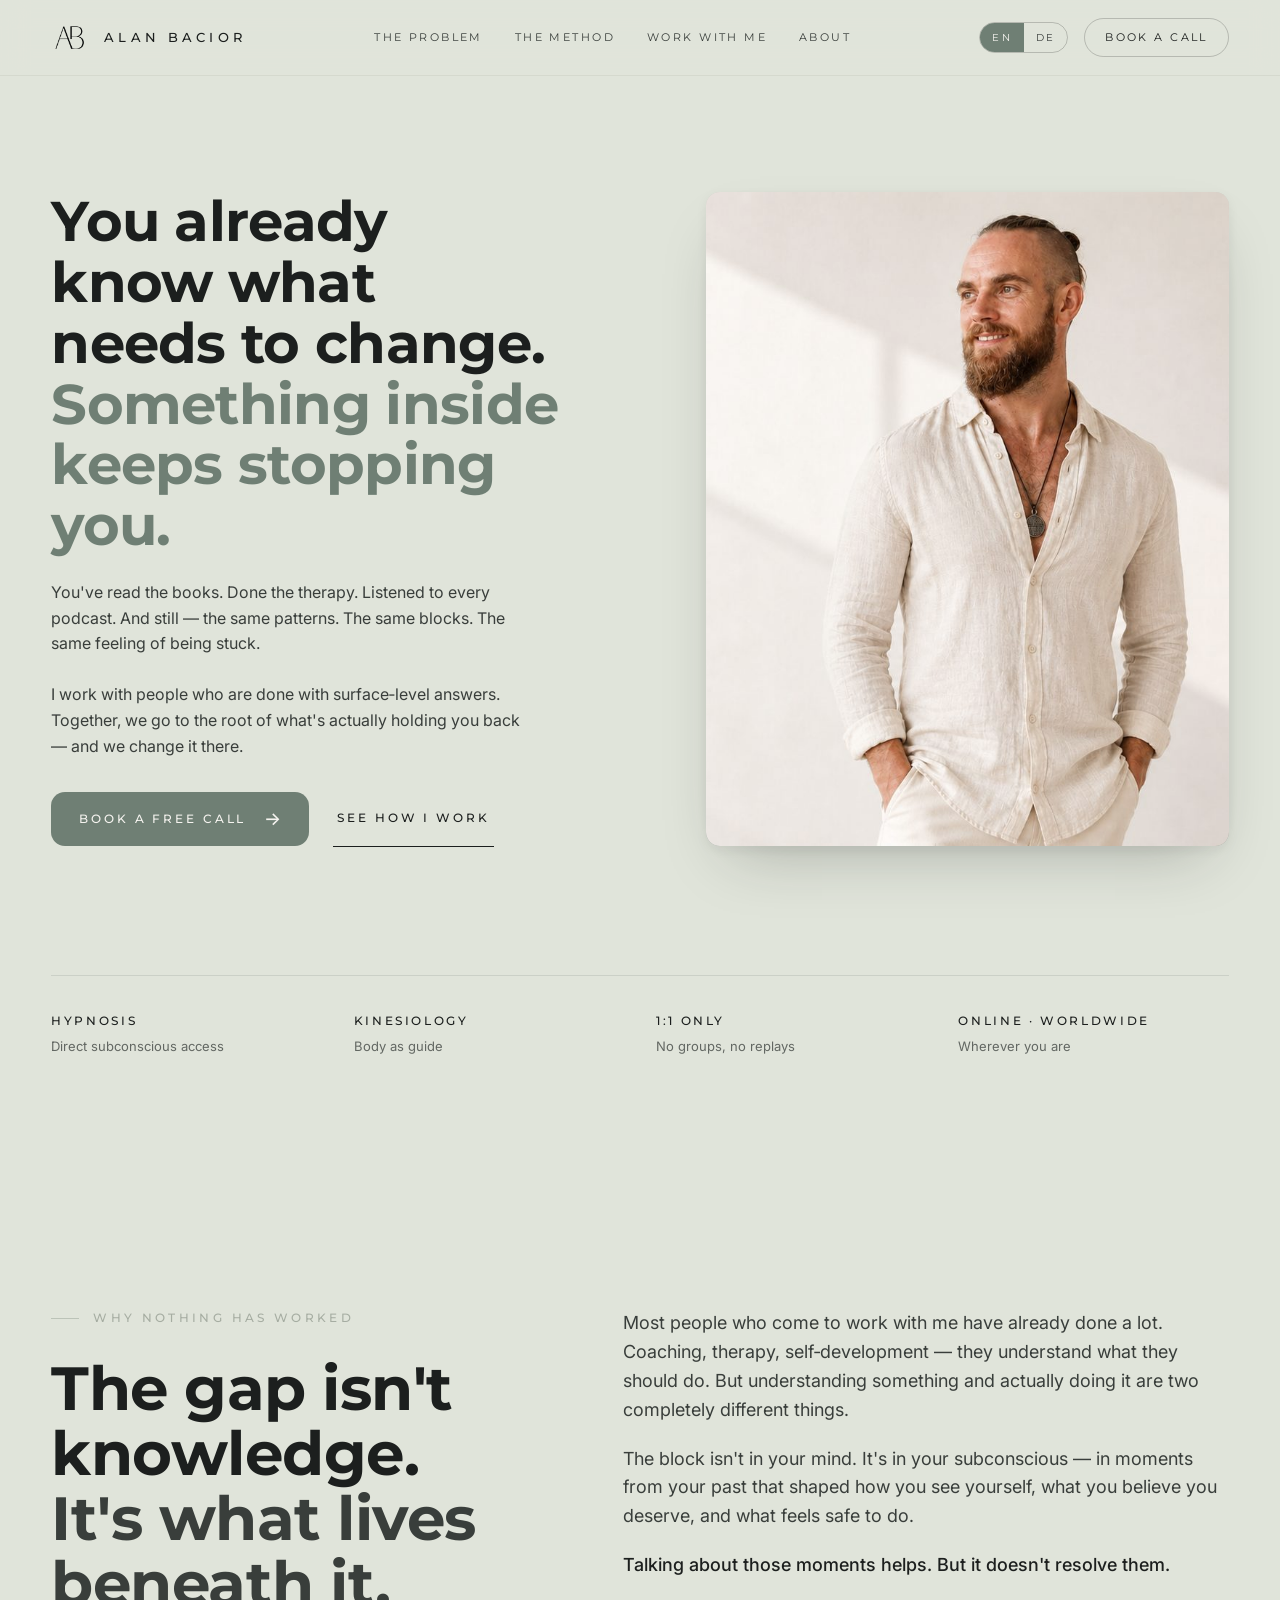
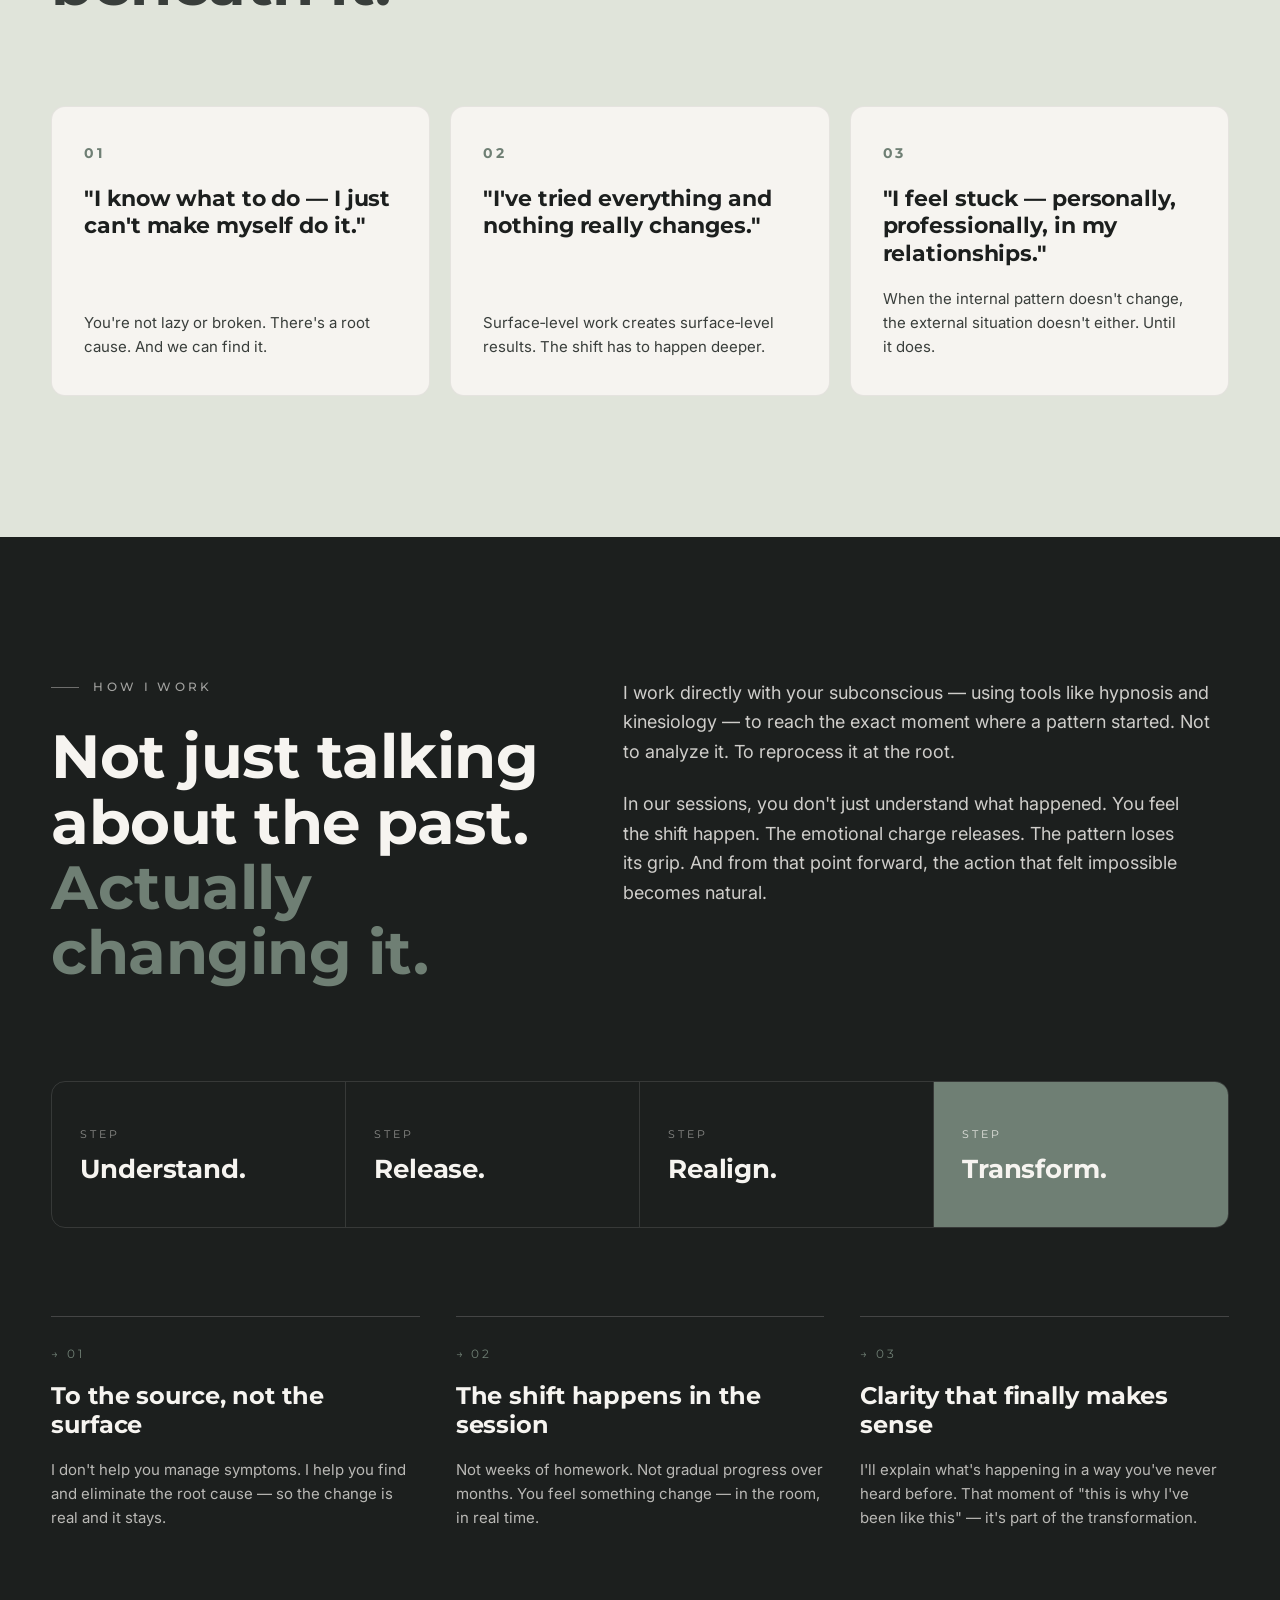
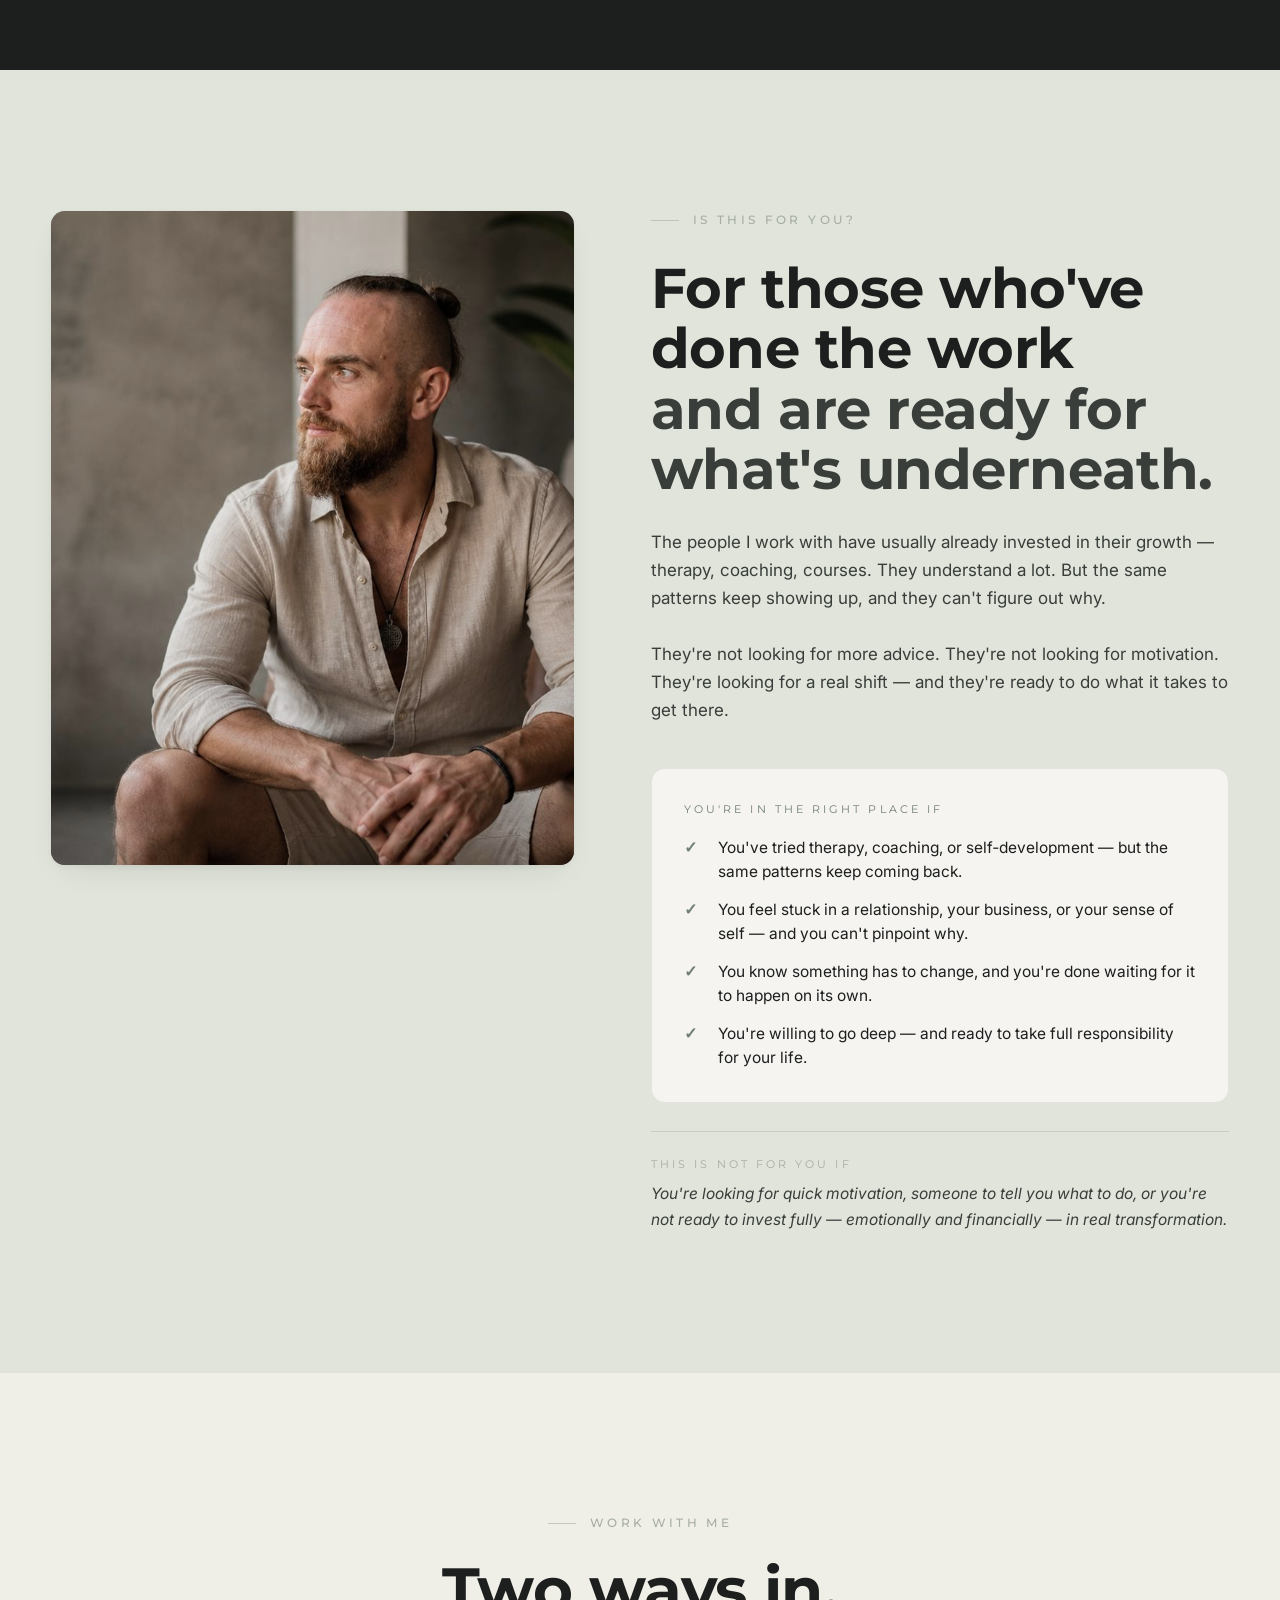
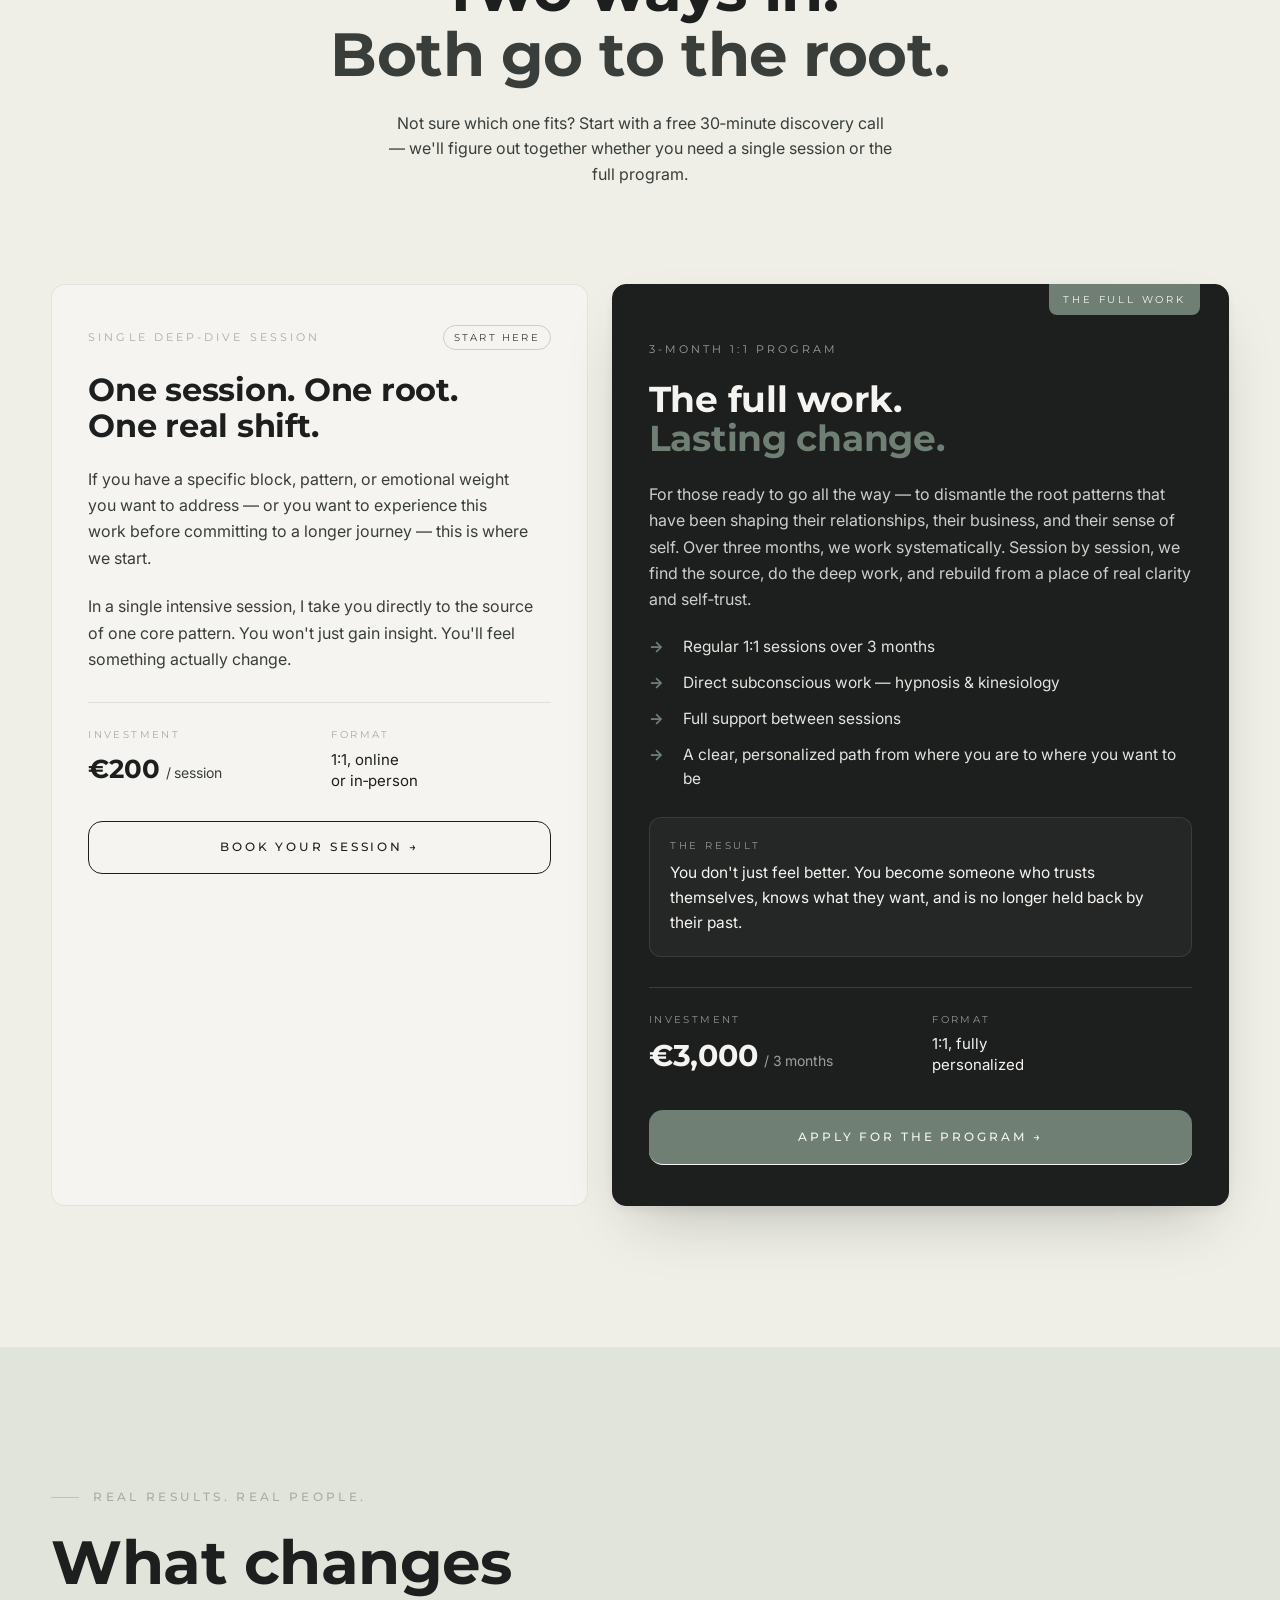
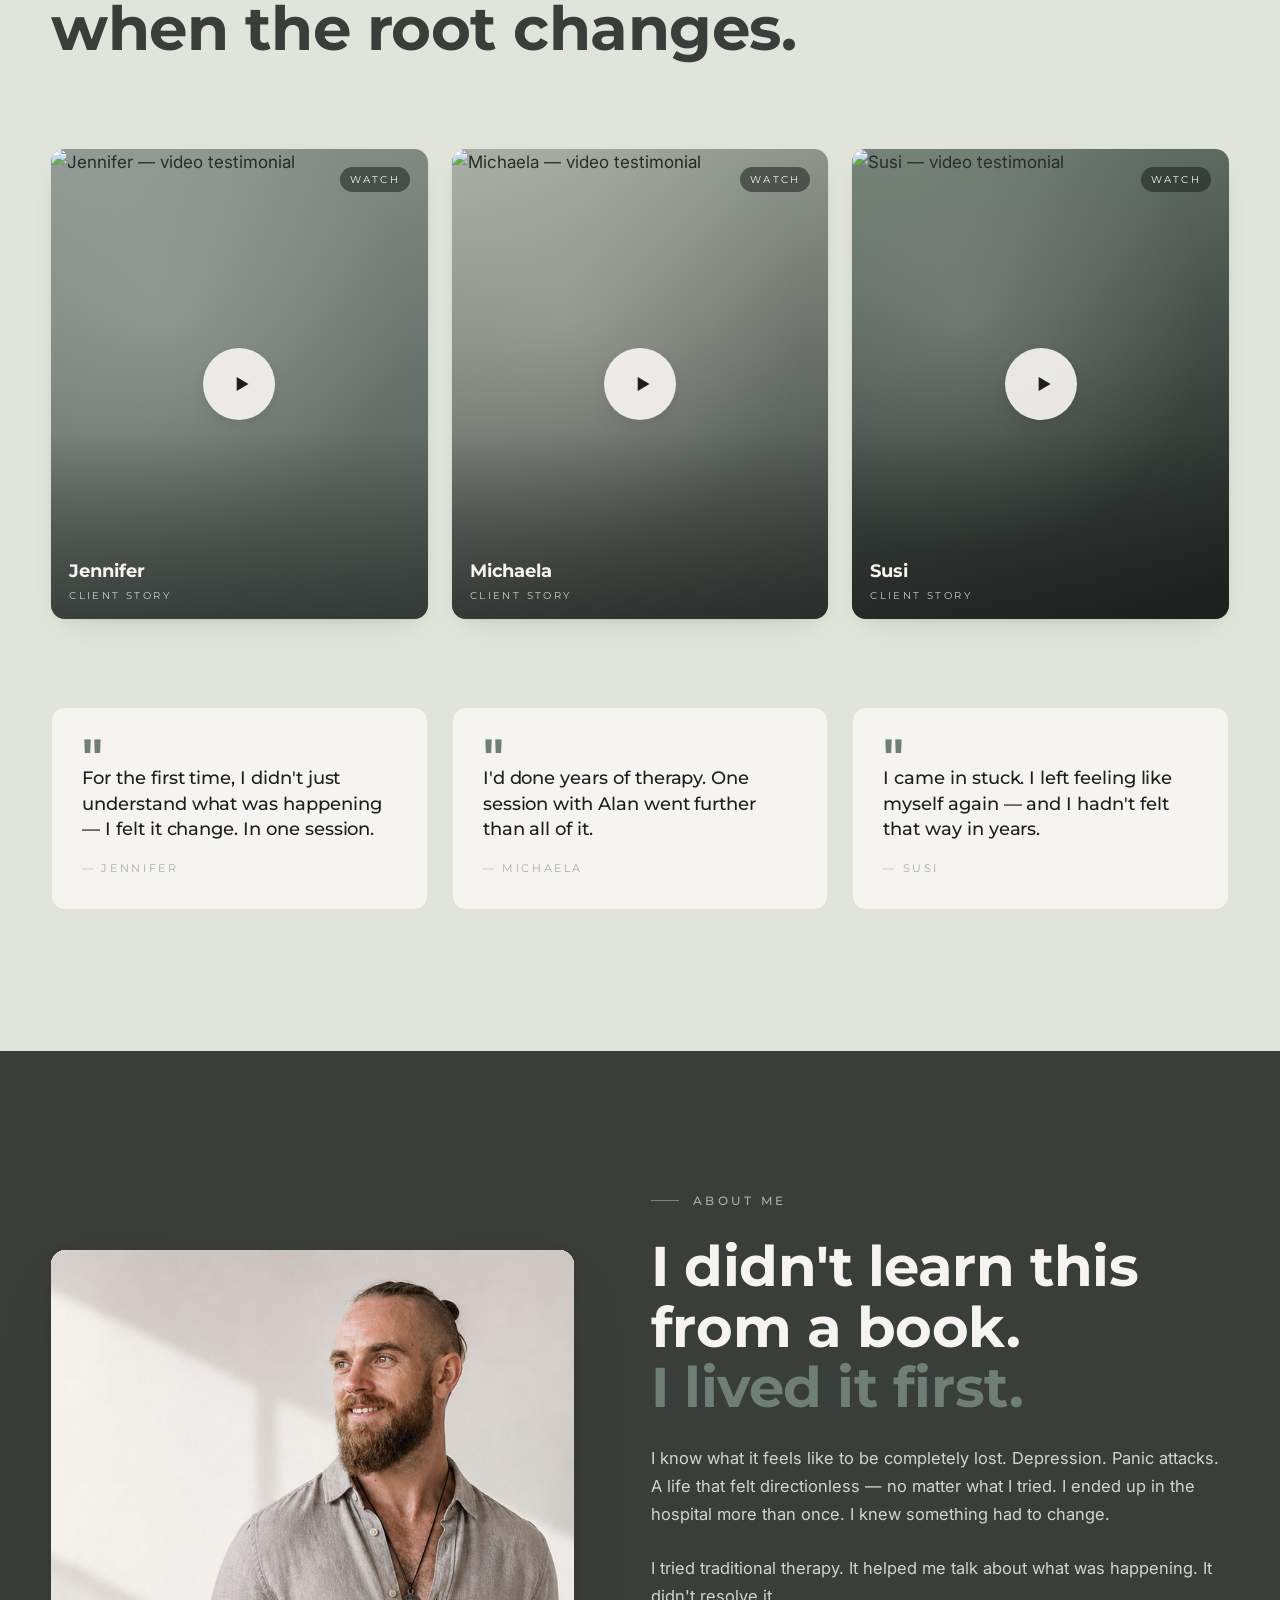
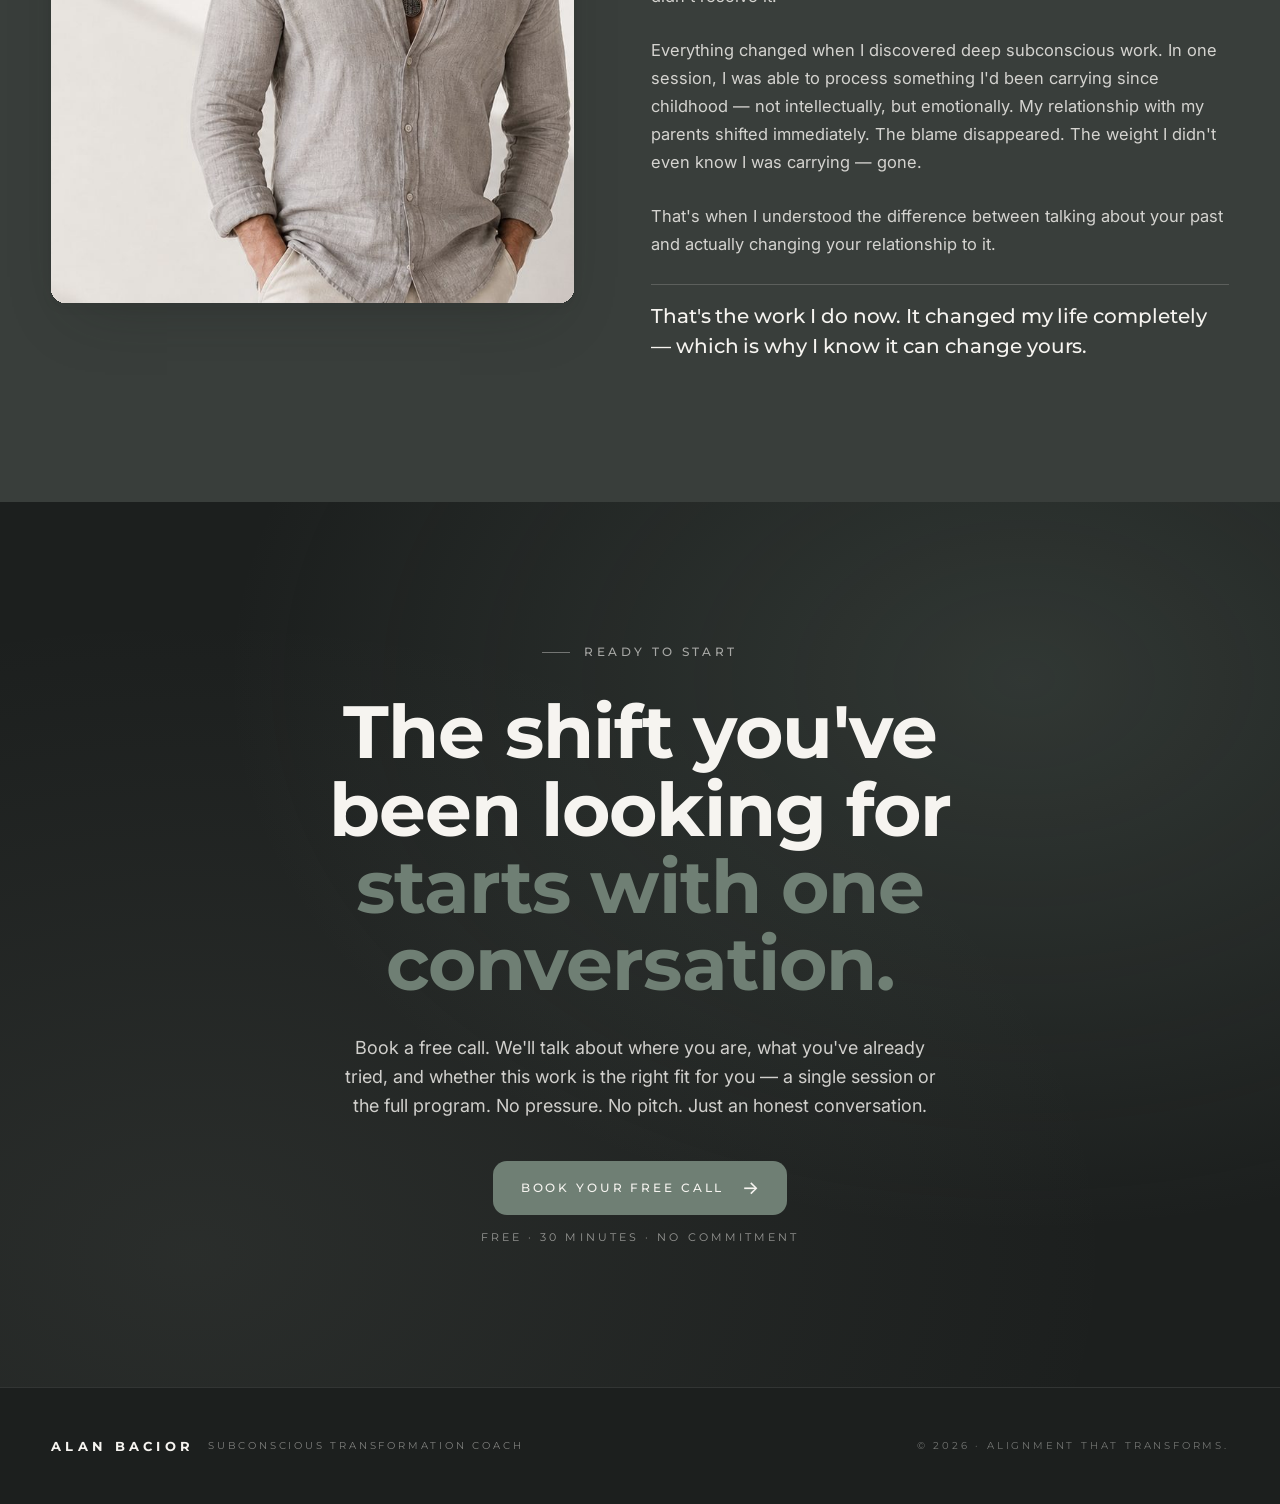
==== index.html @ 5c7761fe "Install and configure Vercel Web Analytics ## Vercel Web Analytics Implementation  Successfully inst" ====
<!DOCTYPE html>
<html lang="en">
<head>
  <meta charset="UTF-8" />
  <meta name="viewport" content="width=device-width, initial-scale=1.0" />
  <title data-i18n="meta.title">Alan Bacior — Subconscious Transformation Coach</title>
  <meta name="description" content="You already know what needs to change. Something inside keeps stopping you. I work directly with the subconscious — hypnosis and kinesiology — to go to the root of what's holding you back, and change it there." />

  <!-- Open Graph / social sharing -->
  <meta property="og:type" content="website" />
  <meta property="og:title" content="Alan Bacior — Subconscious Transformation Coach" />
  <meta property="og:description" content="Not just talking about the past. Actually changing it. 1:1 subconscious transformation work. Book a free 30-minute call." />
  <meta property="og:image" content="assets/alan-portrait.jpg" />
  <meta name="twitter:card" content="summary_large_image" />

  <!-- Vercel Web Analytics -->
  <script>
    window.va = window.va || function () { (window.vaq = window.vaq || []).push(arguments); };
  </script>
  <script defer src="/_vercel/insights/script.js"></script>

  <link rel="icon" href="assets/logo-ab-black.png" />
  <link rel="preconnect" href="https://fonts.googleapis.com" />
  <link rel="preconnect" href="https://fonts.gstatic.com" crossorigin />
  <link href="https://fonts.googleapis.com/css2?family=Inter:wght@400&family=Montserrat:wght@500;700&display=swap" rel="stylesheet" />
  <link rel="stylesheet" href="styles/colors_and_type.css" />

  <style>
    *, *::before, *::after { box-sizing: border-box; }
    body { margin: 0; }
    img { display: block; max-width: 100%; }

    /* CTAs ------------------------------------------------------- */
    .cta-primary {
      display: inline-flex; align-items: center; gap: 18px;
      font-family: var(--font-sub); font-weight: 500; font-size: 12px;
      letter-spacing: 0.24em; text-transform: uppercase;
      color: var(--c-ivory); background: var(--c-mist-green);
      border: 0; border-radius: 14px; padding: 18px 28px; cursor: pointer;
      text-decoration: none;
      transition: background 180ms var(--ease-soft), transform 90ms;
    }
    .cta-primary:hover { background: var(--c-mist-green-700); opacity: 1; }
    .cta-primary .arrow {
      font-family: var(--font-body); letter-spacing: 0; font-size: 18px;
      line-height: 1; transition: transform 220ms var(--ease-soft);
    }
    .cta-primary:hover .arrow { transform: translateX(3px); }

    .cta-ghost {
      font-family: var(--font-sub); font-weight: 500; font-size: 12px;
      letter-spacing: 0.24em; text-transform: uppercase;
      color: var(--c-charcoal); background: transparent; border: 0;
      padding: 18px 4px; cursor: pointer;
      border-bottom: 1px solid var(--c-charcoal); text-decoration: none;
    }
    .cta-ghost.dark { color: var(--c-ivory); border-bottom-color: var(--c-ivory); }

    .cta-outline {
      font-family: var(--font-sub); font-weight: 500; font-size: 12px;
      letter-spacing: 0.24em; text-transform: uppercase;
      color: var(--c-charcoal); text-decoration: none;
      border: 1px solid var(--c-charcoal); border-radius: 14px;
      padding: 16px 22px; text-align: center; margin-top: 8px;
      transition: background 180ms var(--ease-soft);
    }
    .cta-outline:hover { background: var(--c-charcoal); color: var(--c-ivory); opacity: 1; }

    .cta-filled {
      font-family: var(--font-sub); font-weight: 500; font-size: 12px;
      letter-spacing: 0.24em; text-transform: uppercase;
      color: var(--c-ivory); text-decoration: none; background: var(--c-mist-green);
      border-radius: 14px; padding: 18px 22px; text-align: center; margin-top: 8px;
      transition: background 180ms var(--ease-soft);
    }
    .cta-filled:hover { background: var(--c-mist-green-700); opacity: 1; }

    a.nav-link, a.header-book { transition: opacity 180ms var(--ease-soft); }
    a.nav-link:hover, a.header-book:hover { opacity: 0.66; }

    /* Language switch ------------------------------------------- */
    .lang-switch {
      display: inline-flex; align-items: center;
      border: 1px solid rgba(28,31,30,0.22); border-radius: 999px;
      overflow: hidden;
    }
    .lang-switch button {
      font-family: var(--font-sub); font-size: 10px; letter-spacing: 0.22em;
      text-transform: uppercase; color: var(--c-graphite);
      background: transparent; border: 0; padding: 8px 12px; cursor: pointer;
      transition: background 160ms var(--ease-soft), color 160ms var(--ease-soft);
    }
    .lang-switch button[aria-pressed="true"] {
      background: var(--c-mist-green); color: var(--c-ivory);
    }

    .eyebrow-line {
      font-family: var(--font-sub); font-weight: 500; font-size: 12px;
      letter-spacing: 0.28em; text-transform: uppercase;
      display: inline-flex; align-items: center; gap: 14px;
      color: var(--c-sage-gray);
    }
    .eyebrow-line.dark { color: rgba(246,244,240,0.62); }
    .eyebrow-line::before {
      content: ""; display: inline-block; width: 28px; height: 1px;
      background: currentColor; opacity: 0.6;
    }

    /* Grids — responsive ---------------------------------------- */
    .hero-grid   { display: grid; grid-template-columns: 1.05fr 0.95fr; gap: clamp(40px,6vw,96px); align-items: center; }
    .split-grid  { display: grid; grid-template-columns: 0.9fr 1.1fr;  gap: clamp(40px,6vw,96px); align-items: start; }
    .who-grid    { display: grid; grid-template-columns: 0.95fr 1.05fr; gap: clamp(40px,6vw,96px); align-items: start; }
    .about-grid  { display: grid; grid-template-columns: 0.95fr 1.05fr; gap: clamp(40px,6vw,96px); align-items: center; }
    .offers-grid { display: grid; grid-template-columns: 1fr 1.15fr;    gap: 24px; align-items: stretch; }
    .cols-3      { display: grid; grid-template-columns: repeat(3,1fr);  gap: 24px; }
    .cols-3.tight{ gap: 20px; }
    .method-diffs{ display: grid; grid-template-columns: repeat(3,1fr);  gap: 36px; }
    .step-row    { display: grid; grid-template-columns: repeat(4,1fr);  gap: 0; }
    .trust-grid  { display: grid; grid-template-columns: repeat(4,1fr);  gap: 32px; align-items: start; }

    @media (max-width: 960px) {
      .hero-grid, .split-grid, .who-grid, .about-grid, .offers-grid { grid-template-columns: 1fr; }
      .who-sticky { position: static !important; }
      .main-nav { display: none !important; }
    }
    @media (max-width: 720px) {
      .cols-3, .method-diffs, .step-row, .trust-grid { grid-template-columns: 1fr 1fr; }
      .step-row > div { border-right: none !important; border-bottom: 1px solid rgba(246,244,240,0.12); }
    }
    @media (max-width: 480px) {
      .cols-3, .method-diffs, .trust-grid { grid-template-columns: 1fr; }
      .header-book { display: none !important; }
    }
  </style>
</head>
<body>
  <div id="root">

    <!-- ============================ HEADER ============================ -->
    <header style="position:sticky; top:0; z-index:50; backdrop-filter:blur(14px); -webkit-backdrop-filter:blur(14px); background:rgba(224,228,218,0.78); border-bottom:1px solid rgba(28,31,30,0.06);">
      <div style="display:flex; align-items:center; justify-content:space-between; max-width:1280px; margin:0 auto; padding:18px clamp(20px,4vw,72px);">
        <a href="#top" style="display:flex; align-items:center; gap:14px; text-decoration:none; border:0;">
          <img src="assets/logo-ab-black.png" alt="AB" style="height:26px; width:auto;" />
          <span style="font-family:var(--font-display); font-weight:500; font-size:13px; letter-spacing:0.32em; color:var(--c-charcoal); text-transform:uppercase;">Alan Bacior</span>
        </a>
        <nav class="main-nav" style="display:flex; align-items:center; gap:32px;">
          <a class="nav-link" data-i18n="nav.problem" href="#problem" style="font-family:var(--font-sub); font-size:11px; letter-spacing:0.22em; text-transform:uppercase; color:var(--c-graphite); text-decoration:none; border:0;">The problem</a>
          <a class="nav-link" data-i18n="nav.method" href="#method" style="font-family:var(--font-sub); font-size:11px; letter-spacing:0.22em; text-transform:uppercase; color:var(--c-graphite); text-decoration:none; border:0;">The method</a>
          <a class="nav-link" data-i18n="nav.work" href="#offers" style="font-family:var(--font-sub); font-size:11px; letter-spacing:0.22em; text-transform:uppercase; color:var(--c-graphite); text-decoration:none; border:0;">Work with me</a>
          <a class="nav-link" data-i18n="nav.about" href="#about" style="font-family:var(--font-sub); font-size:11px; letter-spacing:0.22em; text-transform:uppercase; color:var(--c-graphite); text-decoration:none; border:0;">About</a>
        </nav>
        <div style="display:flex; align-items:center; gap:16px;">
          <div class="lang-switch" role="group" aria-label="Language">
            <button type="button" data-lang="en" aria-pressed="true">EN</button>
            <button type="button" data-lang="de" aria-pressed="false">DE</button>
          </div>
          <a class="header-book" data-i18n="header.book" href="https://calendly.com/alanbacior/1-1-mentoring-free-call?month=2026-05" target="_blank" rel="noopener noreferrer" style="font-family:var(--font-sub); font-size:11px; letter-spacing:0.22em; text-transform:uppercase; color:var(--c-charcoal); background:transparent; border:1px solid rgba(28,31,30,0.22); border-radius:999px; padding:10px 20px; text-decoration:none;">Book a call</a>
        </div>
      </div>
    </header>

    <!-- ============================ HERO ============================ -->
    <section id="top" style="background:var(--c-sand); padding:clamp(64px,9vw,128px) clamp(20px,4vw,72px) clamp(64px,9vw,112px);">
      <div class="hero-grid" style="max-width:1280px; margin:0 auto;">
        <div style="display:flex; flex-direction:column; gap:24px;">
          <h1 class="hero" data-i18n="hero.h1" style="font-family:var(--font-display); font-weight:700; font-size:clamp(34px,4.4vw,60px); line-height:1.08; letter-spacing:-0.012em; color:var(--c-charcoal); margin:0; text-wrap:balance;">
            You already know what needs to change.<br />
            <span style="color:var(--c-mist-green);">Something inside keeps stopping you.</span>
          </h1>
          <p data-i18n="hero.body" style="font-family:var(--font-body); font-size:16px; line-height:1.6; color:var(--c-graphite); max-width:480px; margin:0;">
            You've read the books. Done the therapy. Listened to every podcast. And still — the same patterns. The same blocks. The same feeling of being stuck.<br /><br />
            I work with people who are done with surface‑level answers. Together, we go to the root of what's actually holding you back — and we change it there.
          </p>
          <div style="display:flex; gap:24px; align-items:center; flex-wrap:wrap; margin-top:8px;">
            <a class="cta-primary" href="https://calendly.com/alanbacior/1-1-mentoring-free-call?month=2026-05" target="_blank" rel="noopener noreferrer"><span data-i18n="hero.cta1">Book a free call</span> <span class="arrow">→</span></a>
            <a class="cta-ghost" data-i18n="hero.cta2" href="#method">See how I work</a>
          </div>
        </div>
        <div style="position:relative;">
          <div style="position:relative; width:100%; aspect-ratio:4 / 5; border-radius:14px; overflow:hidden; background:linear-gradient(180deg,#C9CDC6 0%, #8E9890 100%); box-shadow:var(--shadow-3);">
            <img src="assets/alan-portrait.jpg" alt="Alan Bacior" style="width:100%; height:100%; object-fit:cover; object-position:82% 22%; filter:saturate(0.92);" />
          </div>
        </div>
      </div>

      <!-- Trust strip -->
      <div class="trust-grid" style="max-width:1280px; margin:clamp(72px,10vw,128px) auto 0; padding-top:36px; border-top:1px solid rgba(28,31,30,0.10);">
        <div style="display:flex; flex-direction:column; gap:6px;">
          <span data-i18n="trust.1.l" style="font-family:var(--font-sub); font-weight:500; font-size:12px; letter-spacing:0.22em; text-transform:uppercase; color:var(--c-charcoal);">Hypnosis</span>
          <span data-i18n="trust.1.s" style="font-family:var(--font-body); font-size:13px; color:var(--c-graphite); opacity:0.75;">Direct subconscious access</span>
        </div>
        <div style="display:flex; flex-direction:column; gap:6px;">
          <span data-i18n="trust.2.l" style="font-family:var(--font-sub); font-weight:500; font-size:12px; letter-spacing:0.22em; text-transform:uppercase; color:var(--c-charcoal);">Kinesiology</span>
          <span data-i18n="trust.2.s" style="font-family:var(--font-body); font-size:13px; color:var(--c-graphite); opacity:0.75;">Body as guide</span>
        </div>
        <div style="display:flex; flex-direction:column; gap:6px;">
          <span data-i18n="trust.3.l" style="font-family:var(--font-sub); font-weight:500; font-size:12px; letter-spacing:0.22em; text-transform:uppercase; color:var(--c-charcoal);">1:1 only</span>
          <span data-i18n="trust.3.s" style="font-family:var(--font-body); font-size:13px; color:var(--c-graphite); opacity:0.75;">No groups, no replays</span>
        </div>
        <div style="display:flex; flex-direction:column; gap:6px;">
          <span data-i18n="trust.4.l" style="font-family:var(--font-sub); font-weight:500; font-size:12px; letter-spacing:0.22em; text-transform:uppercase; color:var(--c-charcoal);">Online · worldwide</span>
          <span data-i18n="trust.4.s" style="font-family:var(--font-body); font-size:13px; color:var(--c-graphite); opacity:0.75;">Wherever you are</span>
        </div>
      </div>
    </section>

    <!-- ============================ PROBLEM ============================ -->
    <section id="problem" style="background:var(--c-sand); padding:clamp(72px,11vw,144px) clamp(20px,4vw,72px);">
      <div style="max-width:1280px; margin:0 auto;">
        <div class="split-grid" style="margin-bottom:clamp(48px,7vw,96px);">
          <div style="display:flex; flex-direction:column; gap:28px;">
            <span class="eyebrow-line" data-i18n="problem.eyebrow">Why nothing has worked</span>
            <h2 data-i18n="problem.h2" style="font-family:var(--font-display); font-weight:700; font-size:clamp(34px,4.8vw,64px); line-height:1.06; letter-spacing:-0.008em; margin:0; color:var(--c-charcoal); text-wrap:balance;">
              The gap isn't knowledge.<br />
              <span style="color:var(--c-graphite);">It's what lives beneath it.</span>
            </h2>
          </div>
          <div style="display:flex; flex-direction:column; gap:20px;">
            <p data-i18n="problem.p1" style="font-family:var(--font-body); font-size:18px; line-height:1.6; color:var(--c-graphite); margin:0; max-width:58ch;">Most people who come to work with me have already done a lot. Coaching, therapy, self‑development — they understand what they should do. But understanding something and actually doing it are two completely different things.</p>
            <p data-i18n="problem.p2" style="font-family:var(--font-body); font-size:18px; line-height:1.6; color:var(--c-graphite); margin:0; max-width:58ch;">The block isn't in your mind. It's in your subconscious — in moments from your past that shaped how you see yourself, what you believe you deserve, and what feels safe to do.</p>
            <p data-i18n="problem.p3" style="font-family:var(--font-body); font-size:18px; line-height:1.6; color:var(--c-charcoal); font-weight:500; margin:0; max-width:58ch;">Talking about those moments helps. But it doesn't resolve them.</p>
          </div>
        </div>

        <div class="cols-3 tight">
          <article style="background:var(--c-ivory); border:1px solid rgba(28,31,30,0.08); border-radius:14px; padding:36px 32px; display:flex; flex-direction:column; gap:20px; min-height:280px;">
            <div style="font-family:var(--font-display); font-weight:700; font-size:14px; letter-spacing:0.18em; color:var(--c-mist-green);">01</div>
            <h3 data-i18n="problem.c1.t" style="font-family:var(--font-display); font-weight:700; font-size:22px; line-height:1.25; letter-spacing:-0.005em; color:var(--c-charcoal); margin:0;">"I know what to do — I just can't make myself do it."</h3>
            <p data-i18n="problem.c1.b" style="font-family:var(--font-body); font-size:15px; line-height:1.6; color:var(--c-graphite); margin:0; margin-top:auto;">You're not lazy or broken. There's a root cause. And we can find it.</p>
          </article>
          <article style="background:var(--c-ivory); border:1px solid rgba(28,31,30,0.08); border-radius:14px; padding:36px 32px; display:flex; flex-direction:column; gap:20px; min-height:280px;">
            <div style="font-family:var(--font-display); font-weight:700; font-size:14px; letter-spacing:0.18em; color:var(--c-mist-green);">02</div>
            <h3 data-i18n="problem.c2.t" style="font-family:var(--font-display); font-weight:700; font-size:22px; line-height:1.25; letter-spacing:-0.005em; color:var(--c-charcoal); margin:0;">"I've tried everything and nothing really changes."</h3>
            <p data-i18n="problem.c2.b" style="font-family:var(--font-body); font-size:15px; line-height:1.6; color:var(--c-graphite); margin:0; margin-top:auto;">Surface‑level work creates surface‑level results. The shift has to happen deeper.</p>
          </article>
          <article style="background:var(--c-ivory); border:1px solid rgba(28,31,30,0.08); border-radius:14px; padding:36px 32px; display:flex; flex-direction:column; gap:20px; min-height:280px;">
            <div style="font-family:var(--font-display); font-weight:700; font-size:14px; letter-spacing:0.18em; color:var(--c-mist-green);">03</div>
            <h3 data-i18n="problem.c3.t" style="font-family:var(--font-display); font-weight:700; font-size:22px; line-height:1.25; letter-spacing:-0.005em; color:var(--c-charcoal); margin:0;">"I feel stuck — personally, professionally, in my relationships."</h3>
            <p data-i18n="problem.c3.b" style="font-family:var(--font-body); font-size:15px; line-height:1.6; color:var(--c-graphite); margin:0; margin-top:auto;">When the internal pattern doesn't change, the external situation doesn't either. Until it does.</p>
          </article>
        </div>
      </div>
    </section>

    <!-- ============================ METHOD (dark) ============================ -->
    <section id="method" style="background:var(--c-charcoal); color:var(--c-ivory); padding:clamp(72px,11vw,144px) clamp(20px,4vw,72px);">
      <div style="max-width:1280px; margin:0 auto;">
        <div class="split-grid" style="margin-bottom:clamp(56px,8vw,96px);">
          <div style="display:flex; flex-direction:column; gap:28px;">
            <span class="eyebrow-line dark" data-i18n="method.eyebrow">How I work</span>
            <h2 data-i18n="method.h2" style="font-family:var(--font-display); font-weight:700; font-size:clamp(34px,4.8vw,64px); line-height:1.06; letter-spacing:-0.008em; margin:0; color:var(--c-ivory); text-wrap:balance;">
              Not just talking<br />about the past.<br />
              <span style="color:var(--c-mist-green);">Actually changing it.</span>
            </h2>
          </div>
          <div style="display:flex; flex-direction:column; gap:22px;">
            <p data-i18n="method.p1" style="font-family:var(--font-body); font-size:18px; line-height:1.65; color:rgba(246,244,240,0.82); margin:0; max-width:58ch;">I work directly with your subconscious — using tools like hypnosis and kinesiology — to reach the exact moment where a pattern started. Not to analyze it. To reprocess it at the root.</p>
            <p data-i18n="method.p2" style="font-family:var(--font-body); font-size:18px; line-height:1.65; color:rgba(246,244,240,0.82); margin:0; max-width:58ch;">In our sessions, you don't just understand what happened. You feel the shift happen. The emotional charge releases. The pattern loses its grip. And from that point forward, the action that felt impossible becomes natural.</p>
          </div>
        </div>

        <!-- Process diagram -->
        <div class="step-row" style="border:1px solid rgba(246,244,240,0.12); border-radius:14px; overflow:hidden; margin-bottom:clamp(56px,8vw,88px);">
          <div style="padding:44px 28px; background:transparent; color:var(--c-ivory); border-right:1px solid rgba(246,244,240,0.12); display:flex; flex-direction:column; gap:12px;">
            <span data-i18n="method.step" style="font-family:var(--font-sub); font-size:11px; letter-spacing:0.28em; text-transform:uppercase; opacity:0.5;">Step</span><span style="display:none"> </span>
            <span data-i18n="method.s1" style="font-family:var(--font-display); font-weight:700; font-size:26px; letter-spacing:-0.005em; line-height:1.1;">Understand.</span>
          </div>
          <div style="padding:44px 28px; background:transparent; color:var(--c-ivory); border-right:1px solid rgba(246,244,240,0.12); display:flex; flex-direction:column; gap:12px;">
            <span data-i18n="method.step" style="font-family:var(--font-sub); font-size:11px; letter-spacing:0.28em; text-transform:uppercase; opacity:0.5;">Step</span>
            <span data-i18n="method.s2" style="font-family:var(--font-display); font-weight:700; font-size:26px; letter-spacing:-0.005em; line-height:1.1;">Release.</span>
          </div>
          <div style="padding:44px 28px; background:transparent; color:var(--c-ivory); border-right:1px solid rgba(246,244,240,0.12); display:flex; flex-direction:column; gap:12px;">
            <span data-i18n="method.step" style="font-family:var(--font-sub); font-size:11px; letter-spacing:0.28em; text-transform:uppercase; opacity:0.5;">Step</span>
            <span data-i18n="method.s3" style="font-family:var(--font-display); font-weight:700; font-size:26px; letter-spacing:-0.005em; line-height:1.1;">Realign.</span>
          </div>
          <div style="padding:44px 28px; background:var(--c-mist-green); color:var(--c-ivory); display:flex; flex-direction:column; gap:12px;">
            <span data-i18n="method.step" style="font-family:var(--font-sub); font-size:11px; letter-spacing:0.28em; text-transform:uppercase; opacity:0.85;">Step</span>
            <span data-i18n="method.s4" style="font-family:var(--font-display); font-weight:700; font-size:26px; letter-spacing:-0.005em; line-height:1.1;">Transform.</span>
          </div>
        </div>

        <!-- Differentiators -->
        <div class="method-diffs">
          <div style="display:flex; flex-direction:column; gap:18px; padding-top:28px; border-top:1px solid rgba(246,244,240,0.18);">
            <div style="font-family:var(--font-sub); font-size:12px; letter-spacing:0.24em; text-transform:uppercase; color:var(--c-mist-green);">→ 01</div>
            <h3 data-i18n="method.d1.t" style="font-family:var(--font-display); font-weight:700; font-size:24px; line-height:1.2; letter-spacing:-0.005em; color:var(--c-ivory); margin:0;">To the source, not the surface</h3>
            <p data-i18n="method.d1.b" style="font-family:var(--font-body); font-size:15px; line-height:1.6; color:rgba(246,244,240,0.72); margin:0;">I don't help you manage symptoms. I help you find and eliminate the root cause — so the change is real and it stays.</p>
          </div>
          <div style="display:flex; flex-direction:column; gap:18px; padding-top:28px; border-top:1px solid rgba(246,244,240,0.18);">
            <div style="font-family:var(--font-sub); font-size:12px; letter-spacing:0.24em; text-transform:uppercase; color:var(--c-mist-green);">→ 02</div>
            <h3 data-i18n="method.d2.t" style="font-family:var(--font-display); font-weight:700; font-size:24px; line-height:1.2; letter-spacing:-0.005em; color:var(--c-ivory); margin:0;">The shift happens in the session</h3>
            <p data-i18n="method.d2.b" style="font-family:var(--font-body); font-size:15px; line-height:1.6; color:rgba(246,244,240,0.72); margin:0;">Not weeks of homework. Not gradual progress over months. You feel something change — in the room, in real time.</p>
          </div>
          <div style="display:flex; flex-direction:column; gap:18px; padding-top:28px; border-top:1px solid rgba(246,244,240,0.18);">
            <div style="font-family:var(--font-sub); font-size:12px; letter-spacing:0.24em; text-transform:uppercase; color:var(--c-mist-green);">→ 03</div>
            <h3 data-i18n="method.d3.t" style="font-family:var(--font-display); font-weight:700; font-size:24px; line-height:1.2; letter-spacing:-0.005em; color:var(--c-ivory); margin:0;">Clarity that finally makes sense</h3>
            <p data-i18n="method.d3.b" style="font-family:var(--font-body); font-size:15px; line-height:1.6; color:rgba(246,244,240,0.72); margin:0;">I'll explain what's happening in a way you've never heard before. That moment of "this is why I've been like this" — it's part of the transformation.</p>
          </div>
        </div>
      </div>
    </section>

    <!-- ============================ WHO ============================ -->
    <section id="who" style="background:var(--c-sand); padding:clamp(72px,11vw,144px) clamp(20px,4vw,72px);">
      <div style="max-width:1280px; margin:0 auto;">
        <div class="who-grid">
          <div class="who-sticky" style="position:sticky; top:100px; border-radius:14px; overflow:hidden; aspect-ratio:4 / 5; background:linear-gradient(180deg,#A6ADA2, #4E5853); box-shadow:var(--shadow-2);">
            <img src="assets/alan-seated.jpg" alt="" style="width:100%; height:100%; object-fit:cover; object-position:72% 45%; filter:saturate(0.85);" />
          </div>
          <div style="display:flex; flex-direction:column; gap:28px;">
            <span class="eyebrow-line" data-i18n="who.eyebrow">Is this for you?</span>
            <h2 data-i18n="who.h2" style="font-family:var(--font-display); font-weight:700; font-size:clamp(32px,4.4vw,56px); line-height:1.08; letter-spacing:-0.008em; margin:0; color:var(--c-charcoal); text-wrap:balance;">
              For those who've done the work<br />
              <span style="color:var(--c-graphite);">and are ready for what's underneath.</span>
            </h2>
            <p data-i18n="who.p1" style="font-family:var(--font-body); font-size:17px; line-height:1.65; color:var(--c-graphite); margin:0; max-width:58ch;">The people I work with have usually already invested in their growth — therapy, coaching, courses. They understand a lot. But the same patterns keep showing up, and they can't figure out why.</p>
            <p data-i18n="who.p2" style="font-family:var(--font-body); font-size:17px; line-height:1.65; color:var(--c-graphite); margin:0; max-width:58ch;">They're not looking for more advice. They're not looking for motivation. They're looking for a real shift — and they're ready to do what it takes to get there.</p>

            <div style="margin-top:16px; padding:32px; background:var(--c-ivory); border:1px solid rgba(28,31,30,0.08); border-radius:14px;">
              <div data-i18n="who.yes.title" style="font-family:var(--font-sub); font-size:11px; letter-spacing:0.28em; text-transform:uppercase; color:var(--c-mist-green); margin-bottom:18px;">You're in the right place if</div>
              <ul style="margin:0; padding:0; list-style:none; display:flex; flex-direction:column; gap:14px;">
                <li style="display:grid; grid-template-columns:20px 1fr; gap:14px; font-family:var(--font-body); font-size:15.5px; line-height:1.55; color:var(--c-charcoal);"><span style="color:var(--c-mist-green); font-weight:700; font-family:var(--font-display); font-size:16px; line-height:1.55;">✓</span><span data-i18n="who.yes.1">You've tried therapy, coaching, or self‑development — but the same patterns keep coming back.</span></li>
                <li style="display:grid; grid-template-columns:20px 1fr; gap:14px; font-family:var(--font-body); font-size:15.5px; line-height:1.55; color:var(--c-charcoal);"><span style="color:var(--c-mist-green); font-weight:700; font-family:var(--font-display); font-size:16px; line-height:1.55;">✓</span><span data-i18n="who.yes.2">You feel stuck in a relationship, your business, or your sense of self — and you can't pinpoint why.</span></li>
                <li style="display:grid; grid-template-columns:20px 1fr; gap:14px; font-family:var(--font-body); font-size:15.5px; line-height:1.55; color:var(--c-charcoal);"><span style="color:var(--c-mist-green); font-weight:700; font-family:var(--font-display); font-size:16px; line-height:1.55;">✓</span><span data-i18n="who.yes.3">You know something has to change, and you're done waiting for it to happen on its own.</span></li>
                <li style="display:grid; grid-template-columns:20px 1fr; gap:14px; font-family:var(--font-body); font-size:15.5px; line-height:1.55; color:var(--c-charcoal);"><span style="color:var(--c-mist-green); font-weight:700; font-family:var(--font-display); font-size:16px; line-height:1.55;">✓</span><span data-i18n="who.yes.4">You're willing to go deep — and ready to take full responsibility for your life.</span></li>
              </ul>
            </div>

            <div style="padding-top:24px; border-top:1px solid rgba(28,31,30,0.12); display:flex; flex-direction:column; gap:8px;">
              <div data-i18n="who.no.title" style="font-family:var(--font-sub); font-size:11px; letter-spacing:0.28em; text-transform:uppercase; color:var(--c-sage-gray);">This is not for you if</div>
              <p data-i18n="who.no.body" style="font-family:var(--font-body); font-size:15.5px; line-height:1.65; color:var(--c-graphite); margin:0; font-style:italic; max-width:58ch;">You're looking for quick motivation, someone to tell you what to do, or you're not ready to invest fully — emotionally and financially — in real transformation.</p>
            </div>
          </div>
        </div>
      </div>
    </section>

    <!-- ============================ OFFERS ============================ -->
    <section id="offers" style="background:var(--c-sand-200); padding:clamp(72px,11vw,144px) clamp(20px,4vw,72px);">
      <div style="max-width:1280px; margin:0 auto;">
        <div style="display:flex; flex-direction:column; gap:24px; align-items:center; text-align:center; margin-bottom:clamp(56px,8vw,96px);">
          <span class="eyebrow-line" data-i18n="offers.eyebrow">Work with me</span>
          <h2 data-i18n="offers.h2" style="font-family:var(--font-display); font-weight:700; font-size:clamp(34px,4.8vw,64px); line-height:1.06; letter-spacing:-0.008em; margin:0; color:var(--c-charcoal); max-width:18ch; text-wrap:balance;">
            Two ways in.<br />
            <span style="color:var(--c-graphite);">Both go to the root.</span>
          </h2>
          <p data-i18n="offers.intro" style="font-family:var(--font-body); font-size:16px; line-height:1.6; color:var(--c-graphite); margin:0; max-width:54ch;">Not sure which one fits? Start with a free 30‑minute discovery call — we'll figure out together whether you need a single session or the full program.</p>
        </div>

        <div class="offers-grid">
          <!-- Single session -->
          <article style="background:var(--c-ivory); border:1px solid rgba(28,31,30,0.08); border-radius:14px; padding:40px 36px; display:flex; flex-direction:column; gap:22px;">
            <div style="display:flex; align-items:center; justify-content:space-between;">
              <span data-i18n="single.label" style="font-family:var(--font-sub); font-size:11px; letter-spacing:0.28em; text-transform:uppercase; color:var(--c-sage-gray);">Single deep‑dive session</span>
              <span data-i18n="single.badge" style="font-family:var(--font-sub); font-size:10px; letter-spacing:0.22em; text-transform:uppercase; color:var(--c-graphite); border:1px solid rgba(28,31,30,0.18); padding:4px 10px; border-radius:999px;">Start here</span>
            </div>
            <h3 data-i18n="single.h3" style="font-family:var(--font-display); font-weight:700; font-size:32px; line-height:1.12; letter-spacing:-0.008em; color:var(--c-charcoal); margin:0; text-wrap:balance;">One session. One root.<br />One real shift.</h3>
            <p data-i18n="single.p1" style="font-family:var(--font-body); font-size:16px; line-height:1.65; color:var(--c-graphite); margin:0;">If you have a specific block, pattern, or emotional weight you want to address — or you want to experience this work before committing to a longer journey — this is where we start.</p>
            <p data-i18n="single.p2" style="font-family:var(--font-body); font-size:16px; line-height:1.65; color:var(--c-graphite); margin:0;">In a single intensive session, I take you directly to the source of one core pattern. You won't just gain insight. You'll feel something actually change.</p>
            <dl style="padding:24px 0 0; border-top:1px solid rgba(28,31,30,0.10); display:grid; grid-template-columns:1fr 1fr; gap:24px; margin:0; margin-top:8px;">
              <div>
                <dt data-i18n="label.invest" style="font-family:var(--font-sub); font-size:10px; letter-spacing:0.24em; text-transform:uppercase; color:var(--c-sage-gray); margin-bottom:6px;">Investment</dt>
                <dd style="margin:0; font-family:var(--font-display); font-weight:700; font-size:26px; letter-spacing:-0.005em; color:var(--c-charcoal);">€200<span data-i18n="unit.session" style="font-family:var(--font-body); font-weight:400; font-size:14px; color:var(--c-graphite); margin-left:6px;">/ session</span></dd>
              </div>
              <div>
                <dt data-i18n="label.format" style="font-family:var(--font-sub); font-size:10px; letter-spacing:0.24em; text-transform:uppercase; color:var(--c-sage-gray); margin-bottom:6px;">Format</dt>
                <dd data-i18n="single.format" style="margin:0; font-family:var(--font-body); font-size:15px; color:var(--c-charcoal); line-height:1.4;">1:1, online<br />or in‑person</dd>
              </div>
            </dl>
            <a class="cta-outline" data-i18n="single.cta" href="https://calendly.com/alanbacior/1-1-mentoring-free-call?month=2026-05" target="_blank" rel="noopener noreferrer">Book your session →</a>
          </article>

          <!-- 3-month program (featured) -->
          <article style="background:var(--c-charcoal); color:var(--c-ivory); border:1px solid var(--c-charcoal); border-radius:14px; padding:40px 36px; display:flex; flex-direction:column; gap:22px; position:relative; box-shadow:var(--shadow-3);">
            <div data-i18n="prog.badge" style="position:absolute; top:-1px; right:28px; background:var(--c-mist-green); color:var(--c-ivory); font-family:var(--font-sub); font-size:10px; letter-spacing:0.28em; text-transform:uppercase; padding:8px 14px; border-radius:0 0 8px 8px;">The full work</div>
            <div style="display:flex; align-items:center; justify-content:space-between; margin-top:16px;">
              <span data-i18n="prog.label" style="font-family:var(--font-sub); font-size:11px; letter-spacing:0.28em; text-transform:uppercase; color:rgba(246,244,240,0.6);">3‑Month 1:1 Program</span>
            </div>
            <h3 data-i18n="prog.h3" style="font-family:var(--font-display); font-weight:700; font-size:36px; line-height:1.1; letter-spacing:-0.008em; color:var(--c-ivory); margin:0; text-wrap:balance;">The full work.<br /><span style="color:var(--c-mist-green);">Lasting change.</span></h3>
            <p data-i18n="prog.p" style="font-family:var(--font-body); font-size:16px; line-height:1.65; color:rgba(246,244,240,0.82); margin:0;">For those ready to go all the way — to dismantle the root patterns that have been shaping their relationships, their business, and their sense of self. Over three months, we work systematically. Session by session, we find the source, do the deep work, and rebuild from a place of real clarity and self‑trust.</p>
            <ul style="margin:0; padding:0; list-style:none; display:flex; flex-direction:column; gap:12px;">
              <li style="display:grid; grid-template-columns:22px 1fr; gap:12px; font-family:var(--font-body); font-size:15.5px; line-height:1.55; color:rgba(246,244,240,0.92);"><span style="color:var(--c-mist-green); font-weight:700;">→</span><span data-i18n="prog.li1">Regular 1:1 sessions over 3 months</span></li>
              <li style="display:grid; grid-template-columns:22px 1fr; gap:12px; font-family:var(--font-body); font-size:15.5px; line-height:1.55; color:rgba(246,244,240,0.92);"><span style="color:var(--c-mist-green); font-weight:700;">→</span><span data-i18n="prog.li2">Direct subconscious work — hypnosis &amp; kinesiology</span></li>
              <li style="display:grid; grid-template-columns:22px 1fr; gap:12px; font-family:var(--font-body); font-size:15.5px; line-height:1.55; color:rgba(246,244,240,0.92);"><span style="color:var(--c-mist-green); font-weight:700;">→</span><span data-i18n="prog.li3">Full support between sessions</span></li>
              <li style="display:grid; grid-template-columns:22px 1fr; gap:12px; font-family:var(--font-body); font-size:15.5px; line-height:1.55; color:rgba(246,244,240,0.92);"><span style="color:var(--c-mist-green); font-weight:700;">→</span><span data-i18n="prog.li4">A clear, personalized path from where you are to where you want to be</span></li>
            </ul>
            <div style="padding:20px; background:rgba(246,244,240,0.04); border:1px solid rgba(246,244,240,0.10); border-radius:12px; margin-top:4px;">
              <div data-i18n="prog.result.title" style="font-family:var(--font-sub); font-size:10px; letter-spacing:0.28em; text-transform:uppercase; color:rgba(246,244,240,0.55); margin-bottom:8px;">The result</div>
              <p data-i18n="prog.result.body" style="margin:0; font-family:var(--font-body); font-size:15.5px; line-height:1.6; color:var(--c-ivory);">You don't just feel better. You become someone who trusts themselves, knows what they want, and is no longer held back by their past.</p>
            </div>
            <dl style="padding:24px 0 0; border-top:1px solid rgba(246,244,240,0.14); display:grid; grid-template-columns:1fr 1fr; gap:24px; margin:0; margin-top:8px;">
              <div>
                <dt data-i18n="label.invest" style="font-family:var(--font-sub); font-size:10px; letter-spacing:0.24em; text-transform:uppercase; color:rgba(246,244,240,0.55); margin-bottom:6px;">Investment</dt>
                <dd style="margin:0; font-family:var(--font-display); font-weight:700; font-size:30px; letter-spacing:-0.005em; color:var(--c-ivory);">€3,000<span data-i18n="unit.3mo" style="font-family:var(--font-body); font-weight:400; font-size:14px; color:rgba(246,244,240,0.6); margin-left:6px;">/ 3 months</span></dd>
              </div>
              <div>
                <dt data-i18n="label.format" style="font-family:var(--font-sub); font-size:10px; letter-spacing:0.24em; text-transform:uppercase; color:rgba(246,244,240,0.55); margin-bottom:6px;">Format</dt>
                <dd data-i18n="prog.format" style="margin:0; font-family:var(--font-body); font-size:15px; color:var(--c-ivory); line-height:1.4;">1:1, fully<br />personalized</dd>
              </div>
            </dl>
            <a class="cta-filled" data-i18n="prog.cta" href="https://calendly.com/alanbacior/1-1-mentoring-free-call?month=2026-05" target="_blank" rel="noopener noreferrer">Apply for the program →</a>
          </article>
        </div>
      </div>
    </section>

    <!-- ============================ TESTIMONIALS ============================ -->
    <section id="testimonials" style="background:var(--c-sand); padding:clamp(72px,11vw,144px) clamp(20px,4vw,72px);">
      <div style="max-width:1280px; margin:0 auto;">
        <div style="display:flex; flex-direction:column; gap:24px; margin-bottom:clamp(48px,7vw,88px); max-width:760px;">
          <span class="eyebrow-line" data-i18n="t.eyebrow">Real results. Real people.</span>
          <h2 data-i18n="t.h2" style="font-family:var(--font-display); font-weight:700; font-size:clamp(34px,4.8vw,64px); line-height:1.06; letter-spacing:-0.008em; margin:0; color:var(--c-charcoal); text-wrap:balance;">
            What changes<br />
            <span style="color:var(--c-graphite);">when the root changes.</span>
          </h2>
        </div>

        <div class="cols-3" style="margin-bottom:clamp(56px,8vw,88px);">
          <article>
            <a href="https://www.youtube.com/watch?v=Xy2tANoa4uA" target="_blank" rel="noopener noreferrer" style="position:relative; aspect-ratio:4 / 5; border-radius:14px; overflow:hidden; background:linear-gradient(160deg,#8E9890 0%,#4E5853 100%); box-shadow:var(--shadow-2); display:block; text-decoration:none; border:0;">
              <img src="https://images.unsplash.com/photo-1531123897727-8f129e1688ce?w=900&h=1100&fit=crop&crop=faces&auto=format&q=75" alt="Jennifer — video testimonial" style="position:absolute; inset:0; width:100%; height:100%; object-fit:cover; object-position:50% 25%;" />
              <div style="position:absolute; inset:0; background:radial-gradient(circle at 30% 35%, rgba(246,244,240,0.18), transparent 60%);"></div>
              <span style="position:absolute; top:50%; left:50%; transform:translate(-50%,-50%); width:72px; height:72px; border-radius:999px; background:rgba(246,244,240,0.92); color:var(--c-charcoal); display:flex; align-items:center; justify-content:center; padding-left:4px; box-shadow:var(--shadow-2);"><svg width="26" height="26" viewBox="0 0 24 24" fill="none"><path d="M8 5.5v13l11-6.5L8 5.5z" fill="currentColor"/></svg></span>
              <div data-i18n="t.watch" style="position:absolute; top:18px; right:18px; background:rgba(28,31,30,0.55); backdrop-filter:blur(10px); color:var(--c-ivory); padding:5px 10px; border-radius:999px; font-family:var(--font-sub); font-size:10px; letter-spacing:0.22em; text-transform:uppercase;">Watch</div>
              <div style="position:absolute; inset:auto 0 0 0; height:40%; background:linear-gradient(180deg, rgba(28,31,30,0) 0%, rgba(28,31,30,0.55) 100%); pointer-events:none;"></div>
              <div style="position:absolute; left:18px; bottom:16px; color:var(--c-ivory); display:flex; flex-direction:column; gap:2px;"><span style="font-family:var(--font-display); font-weight:700; font-size:18px; letter-spacing:-0.005em;">Jennifer</span><span data-i18n="t.role" style="font-family:var(--font-sub); font-size:10px; letter-spacing:0.24em; text-transform:uppercase; opacity:0.78;">Client story</span></div>
            </a>
          </article>
          <article>
            <a href="https://www.youtube.com/watch?v=CF3XPPq_bpc" target="_blank" rel="noopener noreferrer" style="position:relative; aspect-ratio:4 / 5; border-radius:14px; overflow:hidden; background:linear-gradient(160deg,#A6ADA2 0%,#393E3B 100%); box-shadow:var(--shadow-2); display:block; text-decoration:none; border:0;">
              <img src="https://images.unsplash.com/photo-1499887142886-791eca5918cd?w=900&h=1100&fit=crop&crop=faces&auto=format&q=75" alt="Michaela — video testimonial" style="position:absolute; inset:0; width:100%; height:100%; object-fit:cover; object-position:50% 25%;" />
              <div style="position:absolute; inset:0; background:radial-gradient(circle at 30% 35%, rgba(246,244,240,0.18), transparent 60%);"></div>
              <span style="position:absolute; top:50%; left:50%; transform:translate(-50%,-50%); width:72px; height:72px; border-radius:999px; background:rgba(246,244,240,0.92); color:var(--c-charcoal); display:flex; align-items:center; justify-content:center; padding-left:4px; box-shadow:var(--shadow-2);"><svg width="26" height="26" viewBox="0 0 24 24" fill="none"><path d="M8 5.5v13l11-6.5L8 5.5z" fill="currentColor"/></svg></span>
              <div data-i18n="t.watch" style="position:absolute; top:18px; right:18px; background:rgba(28,31,30,0.55); backdrop-filter:blur(10px); color:var(--c-ivory); padding:5px 10px; border-radius:999px; font-family:var(--font-sub); font-size:10px; letter-spacing:0.22em; text-transform:uppercase;">Watch</div>
              <div style="position:absolute; inset:auto 0 0 0; height:40%; background:linear-gradient(180deg, rgba(28,31,30,0) 0%, rgba(28,31,30,0.55) 100%); pointer-events:none;"></div>
              <div style="position:absolute; left:18px; bottom:16px; color:var(--c-ivory); display:flex; flex-direction:column; gap:2px;"><span style="font-family:var(--font-display); font-weight:700; font-size:18px; letter-spacing:-0.005em;">Michaela</span><span data-i18n="t.role" style="font-family:var(--font-sub); font-size:10px; letter-spacing:0.24em; text-transform:uppercase; opacity:0.78;">Client story</span></div>
            </a>
          </article>
          <article>
            <a href="https://www.youtube.com/watch?v=TRwkLgVtjoc" target="_blank" rel="noopener noreferrer" style="position:relative; aspect-ratio:4 / 5; border-radius:14px; overflow:hidden; background:linear-gradient(160deg,#6F7F74 0%,#1C1F1E 100%); box-shadow:var(--shadow-2); display:block; text-decoration:none; border:0;">
              <img src="https://images.unsplash.com/photo-1487412720507-e7ab37603c6f?w=900&h=1100&fit=crop&crop=faces&auto=format&q=75" alt="Susi — video testimonial" style="position:absolute; inset:0; width:100%; height:100%; object-fit:cover; object-position:50% 25%;" />
              <div style="position:absolute; inset:0; background:radial-gradient(circle at 30% 35%, rgba(246,244,240,0.18), transparent 60%);"></div>
              <span style="position:absolute; top:50%; left:50%; transform:translate(-50%,-50%); width:72px; height:72px; border-radius:999px; background:rgba(246,244,240,0.92); color:var(--c-charcoal); display:flex; align-items:center; justify-content:center; padding-left:4px; box-shadow:var(--shadow-2);"><svg width="26" height="26" viewBox="0 0 24 24" fill="none"><path d="M8 5.5v13l11-6.5L8 5.5z" fill="currentColor"/></svg></span>
              <div data-i18n="t.watch" style="position:absolute; top:18px; right:18px; background:rgba(28,31,30,0.55); backdrop-filter:blur(10px); color:var(--c-ivory); padding:5px 10px; border-radius:999px; font-family:var(--font-sub); font-size:10px; letter-spacing:0.22em; text-transform:uppercase;">Watch</div>
              <div style="position:absolute; inset:auto 0 0 0; height:40%; background:linear-gradient(180deg, rgba(28,31,30,0) 0%, rgba(28,31,30,0.55) 100%); pointer-events:none;"></div>
              <div style="position:absolute; left:18px; bottom:16px; color:var(--c-ivory); display:flex; flex-direction:column; gap:2px;"><span style="font-family:var(--font-display); font-weight:700; font-size:18px; letter-spacing:-0.005em;">Susi</span><span data-i18n="t.role" style="font-family:var(--font-sub); font-size:10px; letter-spacing:0.24em; text-transform:uppercase; opacity:0.78;">Client story</span></div>
            </a>
          </article>
        </div>

        <div class="cols-3">
          <figure style="margin:0; background:var(--c-ivory); border:1px solid rgba(28,31,30,0.08); border-radius:14px; padding:32px 30px; display:flex; flex-direction:column; gap:18px;">
            <div aria-hidden="true" style="font-family:var(--font-display); font-weight:700; font-size:48px; line-height:1; color:var(--c-mist-green); height:16px; margin-top:-8px;">"</div>
            <blockquote data-i18n="t.q1" style="margin:0; font-family:var(--font-display); font-weight:500; font-size:18px; line-height:1.4; letter-spacing:-0.003em; color:var(--c-charcoal);">For the first time, I didn't just understand what was happening — I felt it change. In one session.</blockquote>
            <figcaption style="margin-top:auto; font-family:var(--font-sub); font-size:11px; letter-spacing:0.24em; text-transform:uppercase; color:var(--c-sage-gray);">— Jennifer</figcaption>
          </figure>
          <figure style="margin:0; background:var(--c-ivory); border:1px solid rgba(28,31,30,0.08); border-radius:14px; padding:32px 30px; display:flex; flex-direction:column; gap:18px;">
            <div aria-hidden="true" style="font-family:var(--font-display); font-weight:700; font-size:48px; line-height:1; color:var(--c-mist-green); height:16px; margin-top:-8px;">"</div>
            <blockquote data-i18n="t.q2" style="margin:0; font-family:var(--font-display); font-weight:500; font-size:18px; line-height:1.4; letter-spacing:-0.003em; color:var(--c-charcoal);">I'd done years of therapy. One session with Alan went further than all of it.</blockquote>
            <figcaption style="margin-top:auto; font-family:var(--font-sub); font-size:11px; letter-spacing:0.24em; text-transform:uppercase; color:var(--c-sage-gray);">— Michaela</figcaption>
          </figure>
          <figure style="margin:0; background:var(--c-ivory); border:1px solid rgba(28,31,30,0.08); border-radius:14px; padding:32px 30px; display:flex; flex-direction:column; gap:18px;">
            <div aria-hidden="true" style="font-family:var(--font-display); font-weight:700; font-size:48px; line-height:1; color:var(--c-mist-green); height:16px; margin-top:-8px;">"</div>
            <blockquote data-i18n="t.q3" style="margin:0; font-family:var(--font-display); font-weight:500; font-size:18px; line-height:1.4; letter-spacing:-0.003em; color:var(--c-charcoal);">I came in stuck. I left feeling like myself again — and I hadn't felt that way in years.</blockquote>
            <figcaption style="margin-top:auto; font-family:var(--font-sub); font-size:11px; letter-spacing:0.24em; text-transform:uppercase; color:var(--c-sage-gray);">— Susi</figcaption>
          </figure>
        </div>
      </div>
    </section>

    <!-- ============================ ABOUT (graphite) ============================ -->
    <section id="about" style="background:var(--c-graphite); color:var(--c-ivory); padding:clamp(72px,11vw,144px) clamp(20px,4vw,72px);">
      <div style="max-width:1280px; margin:0 auto;">
        <div class="about-grid">
          <div style="border-radius:14px; overflow:hidden; aspect-ratio:4 / 5; background:linear-gradient(180deg,#4E5853,#1C1F1E); box-shadow:var(--shadow-3);">
            <img src="assets/alan-gray.jpg" alt="Alan Bacior" style="width:100%; height:100%; object-fit:cover; object-position:78% 40%; filter:saturate(0.88);" />
          </div>
          <div style="display:flex; flex-direction:column; gap:26px;">
            <span class="eyebrow-line dark" data-i18n="about.eyebrow">About me</span>
            <h2 data-i18n="about.h2" style="font-family:var(--font-display); font-weight:700; font-size:clamp(32px,4.4vw,56px); line-height:1.08; letter-spacing:-0.008em; margin:0; color:var(--c-ivory); text-wrap:balance;">
              I didn't learn this<br />from a book.<br />
              <span style="color:var(--c-mist-green);">I lived it first.</span>
            </h2>
            <p data-i18n="about.p1" style="font-family:var(--font-body); font-size:16.5px; line-height:1.7; color:rgba(246,244,240,0.82); margin:0; max-width:58ch;">I know what it feels like to be completely lost. Depression. Panic attacks. A life that felt directionless — no matter what I tried. I ended up in the hospital more than once. I knew something had to change.</p>
            <p data-i18n="about.p2" style="font-family:var(--font-body); font-size:16.5px; line-height:1.7; color:rgba(246,244,240,0.82); margin:0; max-width:58ch;">I tried traditional therapy. It helped me talk about what was happening. It didn't resolve it.</p>
            <p data-i18n="about.p3" style="font-family:var(--font-body); font-size:16.5px; line-height:1.7; color:rgba(246,244,240,0.82); margin:0; max-width:58ch;">Everything changed when I discovered deep subconscious work. In one session, I was able to process something I'd been carrying since childhood — not intellectually, but emotionally. My relationship with my parents shifted immediately. The blame disappeared. The weight I didn't even know I was carrying — gone.</p>
            <p data-i18n="about.p4" style="font-family:var(--font-body); font-size:16.5px; line-height:1.7; color:rgba(246,244,240,0.82); margin:0; max-width:58ch;">That's when I understood the difference between talking about your past and actually changing your relationship to it.</p>
            <p data-i18n="about.closing" style="font-family:var(--font-display); font-weight:500; font-size:20px; line-height:1.5; color:var(--c-ivory); margin:0; padding-top:16px; border-top:1px solid rgba(246,244,240,0.18); max-width:52ch; letter-spacing:-0.003em;">That's the work I do now. It changed my life completely — which is why I know it can change yours.</p>
          </div>
        </div>
      </div>
    </section>

    <!-- ============================ BOOKING ============================ -->
    <section id="book" style="background:var(--c-charcoal); color:var(--c-ivory); padding:clamp(72px,11vw,144px) clamp(20px,4vw,72px); position:relative; overflow:hidden;">
      <div aria-hidden="true" style="position:absolute; inset:0; background:radial-gradient(ellipse at 80% 20%, rgba(111,127,116,0.25), transparent 55%), radial-gradient(ellipse at 15% 85%, rgba(166,173,162,0.10), transparent 60%); pointer-events:none;"></div>
      <div style="max-width:980px; margin:0 auto; position:relative; display:flex; flex-direction:column; align-items:center; text-align:center; gap:32px;">
        <span class="eyebrow-line dark" data-i18n="book.eyebrow">Ready to start</span>
        <h2 data-i18n="book.h2" style="font-family:var(--font-display); font-weight:700; font-size:clamp(38px,5.8vw,80px); line-height:1.04; letter-spacing:-0.012em; margin:0; color:var(--c-ivory); text-wrap:balance;">
          The shift you've been looking for<br />
          <span style="color:var(--c-mist-green);">starts with one conversation.</span>
        </h2>
        <p data-i18n="book.body" style="font-family:var(--font-body); font-size:18px; line-height:1.6; color:rgba(246,244,240,0.82); margin:0; max-width:56ch;">Book a free call. We'll talk about where you are, what you've already tried, and whether this work is the right fit for you — a single session or the full program. No pressure. No pitch. Just an honest conversation.</p>
        <div style="display:flex; flex-direction:column; gap:14px; align-items:center; margin-top:8px;">
          <a class="cta-primary" href="https://calendly.com/alanbacior/1-1-mentoring-free-call?month=2026-05" target="_blank" rel="noopener noreferrer"><span data-i18n="book.cta">Book your free call</span> <span class="arrow">→</span></a>
          <span data-i18n="book.note" style="font-family:var(--font-sub); font-size:11px; letter-spacing:0.28em; text-transform:uppercase; color:rgba(246,244,240,0.55);">Free · 30 minutes · No commitment</span>
        </div>
      </div>
    </section>

    <!-- ============================ FOOTER ============================ -->
    <footer style="background:var(--c-charcoal); color:rgba(246,244,240,0.6); padding:48px clamp(20px,4vw,72px); border-top:1px solid rgba(246,244,240,0.10);">
      <div style="max-width:1280px; margin:0 auto; display:flex; align-items:center; justify-content:space-between; gap:24px; flex-wrap:wrap;">
        <div style="display:flex; align-items:center; gap:14px;">
          <span style="font-family:var(--font-display); font-weight:700; font-size:13px; letter-spacing:0.32em; color:var(--c-ivory); text-transform:uppercase;">Alan Bacior</span>
          <span data-i18n="footer.role" style="font-family:var(--font-sub); font-size:10px; letter-spacing:0.28em; color:rgba(246,244,240,0.45); text-transform:uppercase;">Subconscious Transformation Coach</span>
        </div>
        <span data-i18n="footer.copy" style="font-family:var(--font-sub); font-size:10px; letter-spacing:0.28em; color:rgba(246,244,240,0.4); text-transform:uppercase;">© 2026 · Alignment that transforms.</span>
      </div>
    </footer>

  </div>

  <script>
    const I18N = {
      en: {
        "meta.title": "Alan Bacior — Subconscious Transformation Coach",
        "nav.problem": "The problem", "nav.method": "The method", "nav.work": "Work with me", "nav.about": "About",
        "header.book": "Book a call",
        "hero.h1": "You already know what needs to change.<br><span style=\"color:var(--c-mist-green);\">Something inside keeps stopping you.</span>",
        "hero.body": "You've read the books. Done the therapy. Listened to every podcast. And still — the same patterns. The same blocks. The same feeling of being stuck.<br><br>I work with people who are done with surface‑level answers. Together, we go to the root of what's actually holding you back — and we change it there.",
        "hero.cta1": "Book a free call", "hero.cta2": "See how I work",
        "trust.1.l": "Hypnosis", "trust.1.s": "Direct subconscious access",
        "trust.2.l": "Kinesiology", "trust.2.s": "Body as guide",
        "trust.3.l": "1:1 only", "trust.3.s": "No groups, no replays",
        "trust.4.l": "Online · worldwide", "trust.4.s": "Wherever you are",
        "problem.eyebrow": "Why nothing has worked",
        "problem.h2": "The gap isn't knowledge.<br><span style=\"color:var(--c-graphite);\">It's what lives beneath it.</span>",
        "problem.p1": "Most people who come to work with me have already done a lot. Coaching, therapy, self‑development — they understand what they should do. But understanding something and actually doing it are two completely different things.",
        "problem.p2": "The block isn't in your mind. It's in your subconscious — in moments from your past that shaped how you see yourself, what you believe you deserve, and what feels safe to do.",
        "problem.p3": "Talking about those moments helps. But it doesn't resolve them.",
        "problem.c1.t": "\"I know what to do — I just can't make myself do it.\"", "problem.c1.b": "You're not lazy or broken. There's a root cause. And we can find it.",
        "problem.c2.t": "\"I've tried everything and nothing really changes.\"", "problem.c2.b": "Surface‑level work creates surface‑level results. The shift has to happen deeper.",
        "problem.c3.t": "\"I feel stuck — personally, professionally, in my relationships.\"", "problem.c3.b": "When the internal pattern doesn't change, the external situation doesn't either. Until it does.",
        "method.eyebrow": "How I work",
        "method.h2": "Not just talking<br>about the past.<br><span style=\"color:var(--c-mist-green);\">Actually changing it.</span>",
        "method.p1": "I work directly with your subconscious — using tools like hypnosis and kinesiology — to reach the exact moment where a pattern started. Not to analyze it. To reprocess it at the root.",
        "method.p2": "In our sessions, you don't just understand what happened. You feel the shift happen. The emotional charge releases. The pattern loses its grip. And from that point forward, the action that felt impossible becomes natural.",
        "method.step": "Step", "method.s1": "Understand.", "method.s2": "Release.", "method.s3": "Realign.", "method.s4": "Transform.",
        "method.d1.t": "To the source, not the surface", "method.d1.b": "I don't help you manage symptoms. I help you find and eliminate the root cause — so the change is real and it stays.",
        "method.d2.t": "The shift happens in the session", "method.d2.b": "Not weeks of homework. Not gradual progress over months. You feel something change — in the room, in real time.",
        "method.d3.t": "Clarity that finally makes sense", "method.d3.b": "I'll explain what's happening in a way you've never heard before. That moment of \"this is why I've been like this\" — it's part of the transformation.",
        "who.eyebrow": "Is this for you?",
        "who.h2": "For those who've done the work<br><span style=\"color:var(--c-graphite);\">and are ready for what's underneath.</span>",
        "who.p1": "The people I work with have usually already invested in their growth — therapy, coaching, courses. They understand a lot. But the same patterns keep showing up, and they can't figure out why.",
        "who.p2": "They're not looking for more advice. They're not looking for motivation. They're looking for a real shift — and they're ready to do what it takes to get there.",
        "who.yes.title": "You're in the right place if",
        "who.yes.1": "You've tried therapy, coaching, or self‑development — but the same patterns keep coming back.",
        "who.yes.2": "You feel stuck in a relationship, your business, or your sense of self — and you can't pinpoint why.",
        "who.yes.3": "You know something has to change, and you're done waiting for it to happen on its own.",
        "who.yes.4": "You're willing to go deep — and ready to take full responsibility for your life.",
        "who.no.title": "This is not for you if",
        "who.no.body": "You're looking for quick motivation, someone to tell you what to do, or you're not ready to invest fully — emotionally and financially — in real transformation.",
        "offers.eyebrow": "Work with me",
        "offers.h2": "Two ways in.<br><span style=\"color:var(--c-graphite);\">Both go to the root.</span>",
        "offers.intro": "Not sure which one fits? Start with a free 30‑minute discovery call — we'll figure out together whether you need a single session or the full program.",
        "single.label": "Single deep‑dive session", "single.badge": "Start here",
        "single.h3": "One session. One root.<br>One real shift.",
        "single.p1": "If you have a specific block, pattern, or emotional weight you want to address — or you want to experience this work before committing to a longer journey — this is where we start.",
        "single.p2": "In a single intensive session, I take you directly to the source of one core pattern. You won't just gain insight. You'll feel something actually change.",
        "single.format": "1:1, online<br>or in‑person", "single.cta": "Book your session →",
        "label.invest": "Investment", "label.format": "Format", "unit.session": "/ session", "unit.3mo": "/ 3 months",
        "prog.badge": "The full work", "prog.label": "3‑Month 1:1 Program",
        "prog.h3": "The full work.<br><span style=\"color:var(--c-mist-green);\">Lasting change.</span>",
        "prog.p": "For those ready to go all the way — to dismantle the root patterns that have been shaping their relationships, their business, and their sense of self. Over three months, we work systematically. Session by session, we find the source, do the deep work, and rebuild from a place of real clarity and self‑trust.",
        "prog.li1": "Regular 1:1 sessions over 3 months", "prog.li2": "Direct subconscious work — hypnosis & kinesiology", "prog.li3": "Full support between sessions", "prog.li4": "A clear, personalized path from where you are to where you want to be",
        "prog.result.title": "The result", "prog.result.body": "You don't just feel better. You become someone who trusts themselves, knows what they want, and is no longer held back by their past.",
        "prog.format": "1:1, fully<br>personalized", "prog.cta": "Apply for the program →",
        "t.eyebrow": "Real results. Real people.",
        "t.h2": "What changes<br><span style=\"color:var(--c-graphite);\">when the root changes.</span>",
        "t.role": "Client story", "t.watch": "Watch",
        "t.q1": "For the first time, I didn't just understand what was happening — I felt it change. In one session.",
        "t.q2": "I'd done years of therapy. One session with Alan went further than all of it.",
        "t.q3": "I came in stuck. I left feeling like myself again — and I hadn't felt that way in years.",
        "about.eyebrow": "About me",
        "about.h2": "I didn't learn this<br>from a book.<br><span style=\"color:var(--c-mist-green);\">I lived it first.</span>",
        "about.p1": "I know what it feels like to be completely lost. Depression. Panic attacks. A life that felt directionless — no matter what I tried. I ended up in the hospital more than once. I knew something had to change.",
        "about.p2": "I tried traditional therapy. It helped me talk about what was happening. It didn't resolve it.",
        "about.p3": "Everything changed when I discovered deep subconscious work. In one session, I was able to process something I'd been carrying since childhood — not intellectually, but emotionally. My relationship with my parents shifted immediately. The blame disappeared. The weight I didn't even know I was carrying — gone.",
        "about.p4": "That's when I understood the difference between talking about your past and actually changing your relationship to it.",
        "about.closing": "That's the work I do now. It changed my life completely — which is why I know it can change yours.",
        "book.eyebrow": "Ready to start",
        "book.h2": "The shift you've been looking for<br><span style=\"color:var(--c-mist-green);\">starts with one conversation.</span>",
        "book.body": "Book a free call. We'll talk about where you are, what you've already tried, and whether this work is the right fit for you — a single session or the full program. No pressure. No pitch. Just an honest conversation.",
        "book.cta": "Book your free call", "book.note": "Free · 30 minutes · No commitment",
        "footer.role": "Subconscious Transformation Coach", "footer.copy": "© 2026 · Alignment that transforms."
      },
      de: {
        "meta.title": "Alan Bacior — Coach für unterbewusste Transformation",
        "nav.problem": "Das Problem", "nav.method": "Die Methode", "nav.work": "Mit mir arbeiten", "nav.about": "Über mich",
        "header.book": "Termin buchen",
        "hero.h1": "Du weißt bereits, was sich ändern muss.<br><span style=\"color:var(--c-mist-green);\">Etwas in dir hält dich zurück.</span>",
        "hero.body": "Du hast die Bücher gelesen. Die Therapie gemacht. Jeden Podcast gehört. Und trotzdem — dieselben Muster. Dieselben Blockaden. Dasselbe Gefühl, festzustecken.<br><br>Ich arbeite mit Menschen, die genug von oberflächlichen Antworten haben. Gemeinsam gehen wir zur Wurzel dessen, was dich wirklich zurückhält — und verändern es dort.",
        "hero.cta1": "Kostenloses Gespräch buchen", "hero.cta2": "So arbeite ich",
        "trust.1.l": "Hypnose", "trust.1.s": "Direkter Zugang zum Unterbewusstsein",
        "trust.2.l": "Kinesiologie", "trust.2.s": "Der Körper als Wegweiser",
        "trust.3.l": "Nur 1:1", "trust.3.s": "Keine Gruppen, keine Aufzeichnungen",
        "trust.4.l": "Online · weltweit", "trust.4.s": "Wo immer du bist",
        "problem.eyebrow": "Warum bisher nichts funktioniert hat",
        "problem.h2": "Die Lücke ist nicht das Wissen.<br><span style=\"color:var(--c-graphite);\">Es ist das, was darunter liegt.</span>",
        "problem.p1": "Die meisten Menschen, die zu mir kommen, haben schon viel getan. Coaching, Therapie, Persönlichkeitsentwicklung — sie verstehen, was sie tun sollten. Aber etwas zu verstehen und es tatsächlich zu tun, sind zwei völlig verschiedene Dinge.",
        "problem.p2": "Die Blockade sitzt nicht im Kopf. Sie sitzt in deinem Unterbewusstsein — in Momenten aus deiner Vergangenheit, die geprägt haben, wie du dich siehst, was du glaubst zu verdienen und was sich sicher anfühlt.",
        "problem.p3": "Über diese Momente zu sprechen, hilft. Aber es löst sie nicht auf.",
        "problem.c1.t": "„Ich weiß, was zu tun ist — ich bringe mich nur nicht dazu.\"", "problem.c1.b": "Du bist nicht faul oder kaputt. Es gibt eine Ursache. Und wir können sie finden.",
        "problem.c2.t": "„Ich habe alles versucht und nichts ändert sich wirklich.\"", "problem.c2.b": "Oberflächliche Arbeit schafft oberflächliche Ergebnisse. Die Veränderung muss tiefer geschehen.",
        "problem.c3.t": "„Ich stecke fest — persönlich, beruflich, in meinen Beziehungen.\"", "problem.c3.b": "Solange sich das innere Muster nicht ändert, ändert sich auch die äußere Situation nicht. Bis sie es tut.",
        "method.eyebrow": "Wie ich arbeite",
        "method.h2": "Nicht nur über die<br>Vergangenheit reden.<br><span style=\"color:var(--c-mist-green);\">Sie wirklich verändern.</span>",
        "method.p1": "Ich arbeite direkt mit deinem Unterbewusstsein — mit Werkzeugen wie Hypnose und Kinesiologie — um genau den Moment zu erreichen, in dem ein Muster entstanden ist. Nicht um es zu analysieren. Um es an der Wurzel neu zu verarbeiten.",
        "method.p2": "In unseren Sitzungen verstehst du nicht nur, was geschehen ist. Du spürst, wie die Veränderung passiert. Die emotionale Ladung löst sich. Das Muster verliert seinen Griff. Und von da an wird das Handeln, das unmöglich schien, selbstverständlich.",
        "method.step": "Schritt", "method.s1": "Verstehen.", "method.s2": "Loslassen.", "method.s3": "Ausrichten.", "method.s4": "Transformieren.",
        "method.d1.t": "Zur Quelle, nicht an die Oberfläche", "method.d1.b": "Ich helfe dir nicht, Symptome zu verwalten. Ich helfe dir, die Ursache zu finden und aufzulösen — damit die Veränderung echt ist und bleibt.",
        "method.d2.t": "Die Veränderung passiert in der Sitzung", "method.d2.b": "Keine wochenlangen Hausaufgaben. Kein langsamer Fortschritt über Monate. Du spürst, wie sich etwas verändert — im Raum, in Echtzeit.",
        "method.d3.t": "Klarheit, die endlich Sinn ergibt", "method.d3.b": "Ich erkläre dir, was geschieht, auf eine Weise, die du noch nie gehört hast. Dieser Moment von „deshalb war ich so\" — er ist Teil der Transformation.",
        "who.eyebrow": "Ist das etwas für dich?",
        "who.h2": "Für alle, die die Arbeit getan haben<br><span style=\"color:var(--c-graphite);\">und bereit sind für das, was darunter liegt.</span>",
        "who.p1": "Die Menschen, mit denen ich arbeite, haben meist schon in ihr Wachstum investiert — Therapie, Coaching, Kurse. Sie verstehen viel. Aber dieselben Muster tauchen immer wieder auf, und sie wissen nicht, warum.",
        "who.p2": "Sie suchen keine weiteren Ratschläge. Sie suchen keine Motivation. Sie suchen eine echte Veränderung — und sind bereit zu tun, was nötig ist.",
        "who.yes.title": "Du bist hier richtig, wenn",
        "who.yes.1": "Du Therapie, Coaching oder Persönlichkeitsentwicklung versucht hast — aber dieselben Muster immer wieder zurückkehren.",
        "who.yes.2": "Du dich festgefahren fühlst — in einer Beziehung, deinem Business oder dir selbst — und nicht sagen kannst, warum.",
        "who.yes.3": "Du weißt, dass sich etwas ändern muss, und nicht länger warten willst, dass es von allein geschieht.",
        "who.yes.4": "Du bereit bist, in die Tiefe zu gehen — und volle Verantwortung für dein Leben zu übernehmen.",
        "who.no.title": "Das ist nichts für dich, wenn",
        "who.no.body": "Du schnelle Motivation suchst, jemanden, der dir sagt, was zu tun ist, oder nicht bereit bist, voll zu investieren — emotional und finanziell — in echte Transformation.",
        "offers.eyebrow": "Mit mir arbeiten",
        "offers.h2": "Zwei Wege hinein.<br><span style=\"color:var(--c-graphite);\">Beide gehen zur Wurzel.</span>",
        "offers.intro": "Nicht sicher, was passt? Beginne mit einem kostenlosen 30‑minütigen Kennenlerngespräch — gemeinsam finden wir heraus, ob du eine einzelne Sitzung oder das gesamte Programm brauchst.",
        "single.label": "Einzelne Tiefen‑Sitzung", "single.badge": "Hier starten",
        "single.h3": "Eine Sitzung. Eine Wurzel.<br>Eine echte Veränderung.",
        "single.p1": "Wenn du eine bestimmte Blockade, ein Muster oder ein emotionales Gewicht angehen willst — oder diese Arbeit erleben möchtest, bevor du dich auf einen längeren Weg einlässt — hier fangen wir an.",
        "single.p2": "In einer einzigen intensiven Sitzung führe ich dich direkt zur Quelle eines Kernmusters. Du gewinnst nicht nur Einsicht. Du spürst, wie sich wirklich etwas verändert.",
        "single.format": "1:1, online<br>oder vor Ort", "single.cta": "Sitzung buchen →",
        "label.invest": "Investition", "label.format": "Format", "unit.session": "/ Sitzung", "unit.3mo": "/ 3 Monate",
        "prog.badge": "Die ganze Arbeit", "prog.label": "3‑Monats‑1:1‑Programm",
        "prog.h3": "Die ganze Arbeit.<br><span style=\"color:var(--c-mist-green);\">Bleibende Veränderung.</span>",
        "prog.p": "Für alle, die den ganzen Weg gehen wollen — um die Wurzelmuster aufzulösen, die ihre Beziehungen, ihr Business und ihr Selbstbild geprägt haben. Über drei Monate arbeiten wir systematisch. Sitzung für Sitzung finden wir die Quelle, machen die Tiefenarbeit und bauen aus echter Klarheit und Selbstvertrauen neu auf.",
        "prog.li1": "Regelmäßige 1:1‑Sitzungen über 3 Monate", "prog.li2": "Direkte Arbeit mit dem Unterbewusstsein — Hypnose & Kinesiologie", "prog.li3": "Volle Begleitung zwischen den Sitzungen", "prog.li4": "Ein klarer, persönlicher Weg von dort, wo du bist, zu dort, wo du sein willst",
        "prog.result.title": "Das Ergebnis", "prog.result.body": "Du fühlst dich nicht nur besser. Du wirst zu jemandem, der sich selbst vertraut, weiß, was er will, und nicht länger von seiner Vergangenheit zurückgehalten wird.",
        "prog.format": "1:1, voll<br>individuell", "prog.cta": "Für das Programm bewerben →",
        "t.eyebrow": "Echte Ergebnisse. Echte Menschen.",
        "t.h2": "Was sich verändert,<br><span style=\"color:var(--c-graphite);\">wenn sich die Wurzel verändert.</span>",
        "t.role": "Kundengeschichte", "t.watch": "Ansehen",
        "t.q1": "Zum ersten Mal habe ich nicht nur verstanden, was passiert — ich habe gespürt, wie es sich verändert. In einer Sitzung.",
        "t.q2": "Ich hatte Jahre der Therapie hinter mir. Eine Sitzung mit Alan ging weiter als all das.",
        "t.q3": "Ich kam festgefahren. Ich ging wieder als ich selbst — und so hatte ich mich seit Jahren nicht gefühlt.",
        "about.eyebrow": "Über mich",
        "about.h2": "Ich habe das nicht<br>aus einem Buch gelernt.<br><span style=\"color:var(--c-mist-green);\">Ich habe es zuerst gelebt.</span>",
        "about.p1": "Ich weiß, wie es sich anfühlt, völlig verloren zu sein. Depression. Panikattacken. Ein Leben ohne Richtung — egal, was ich versuchte. Ich landete mehr als einmal im Krankenhaus. Ich wusste, dass sich etwas ändern musste.",
        "about.p2": "Ich versuchte klassische Therapie. Sie half mir, über das zu reden, was geschah. Sie löste es nicht.",
        "about.p3": "Alles änderte sich, als ich die tiefe Arbeit mit dem Unterbewusstsein entdeckte. In einer Sitzung konnte ich etwas verarbeiten, das ich seit meiner Kindheit mit mir trug — nicht intellektuell, sondern emotional. Mein Verhältnis zu meinen Eltern veränderte sich sofort. Die Schuldzuweisungen verschwanden. Das Gewicht, von dem ich nicht einmal wusste, dass ich es trug — weg.",
        "about.p4": "Da verstand ich den Unterschied zwischen über seine Vergangenheit zu reden und seine Beziehung zu ihr tatsächlich zu verändern.",
        "about.closing": "Das ist die Arbeit, die ich heute mache. Sie hat mein Leben völlig verändert — deshalb weiß ich, dass sie auch deins verändern kann.",
        "book.eyebrow": "Bereit anzufangen",
        "book.h2": "Die Veränderung, die du suchst,<br><span style=\"color:var(--c-mist-green);\">beginnt mit einem Gespräch.</span>",
        "book.body": "Buche ein kostenloses Gespräch. Wir sprechen darüber, wo du stehst, was du schon versucht hast und ob diese Arbeit zu dir passt — eine einzelne Sitzung oder das ganze Programm. Kein Druck. Kein Verkaufsgespräch. Nur ein ehrliches Gespräch.",
        "book.cta": "Kostenloses Gespräch buchen", "book.note": "Kostenlos · 30 Minuten · Unverbindlich",
        "footer.role": "Coach für unterbewusste Transformation", "footer.copy": "© 2026 · Ausrichtung, die transformiert."
      }
    };

    function applyLang(lang) {
      const dict = I18N[lang] || I18N.en;
      document.documentElement.lang = lang;
      document.querySelectorAll("[data-i18n]").forEach(function (el) {
        const key = el.getAttribute("data-i18n");
        if (dict[key] != null) el.innerHTML = dict[key];
      });
      document.querySelectorAll(".lang-switch button").forEach(function (b) {
        b.setAttribute("aria-pressed", b.getAttribute("data-lang") === lang ? "true" : "false");
      });
      try { localStorage.setItem("lang", lang); } catch (e) {}
    }

    (function init() {
      let lang;
      try { lang = localStorage.getItem("lang"); } catch (e) {}
      const params = new URLSearchParams(location.search);
      if (params.get("lang")) lang = params.get("lang");
      if (!lang) lang = (navigator.language || "en").toLowerCase().startsWith("de") ? "de" : "en";
      if (lang !== "de") lang = "en";
      applyLang(lang);
      document.querySelectorAll(".lang-switch button").forEach(function (b) {
        b.addEventListener("click", function () { applyLang(b.getAttribute("data-lang")); });
      });
    })();
  </script>
</body>
</html>
---- styles/colors_and_type.css ----
/* ============================================================
   ALAN BACIOR — COLORS & TYPE
   Subconscious Transformation Coach
   ============================================================ */

/* ---------- Fonts ---------- */
/* Loaded via Google Fonts (see <link> in index.html <head>).      */
/*   Montserrat Bold   700 — display headlines                    */
/*   Montserrat Medium 500 — eyebrows / subheads (UPPERCASE)      */
/*   Inter Regular     400 — body                                  */

:root {
  /* ---------- Brand palette (raw tokens) ---------- */
  --c-sand:        #E0E4DA;   /* warm neutral, default page bg */
  --c-ivory:       #F6F4F0;   /* lightest neutral, cards/elevated bg */
  --c-sage-gray:   #A6ADA2;   /* muted divider / secondary */
  --c-graphite:    #393E3B;   /* dark sections, body on light */
  --c-charcoal:    #1C1F1E;   /* near-black, headings, dark mode bg */
  --c-mist-green:  #6F7F74;   /* sole accent — buttons, pills, links */

  /* Extended supportive shades (derived, used sparingly) */
  --c-mist-green-700: #5A6960; /* hover/pressed mist green */
  --c-mist-green-200: #C7D0C9; /* subtle tinted backgrounds */
  --c-sand-200:       #EFEFE7; /* hairline-lighter than sand */
  --c-graphite-700:   #2A2E2C;
  --c-ivory-pressed:  #ECE9E2;

  /* ---------- Semantic — light mode (default) ---------- */
  --bg:        var(--c-sand);
  --bg-elev:   var(--c-ivory);
  --bg-sunken: var(--c-sand-200);

  --fg:        var(--c-charcoal);   /* primary text */
  --fg-muted:  var(--c-graphite);   /* secondary text, paragraphs */
  --fg-subtle: var(--c-sage-gray);  /* eyebrow / metadata */

  --border:        rgba(28, 31, 30, 0.10);
  --border-strong: rgba(28, 31, 30, 0.22);
  --divider:       var(--c-sage-gray);

  --accent:        var(--c-mist-green);
  --accent-hover:  var(--c-mist-green-700);
  --accent-soft:   var(--c-mist-green-200);
  --on-accent:     var(--c-ivory);

  /* ---------- Type scale ---------- */
  --font-display: "Montserrat", "Helvetica Neue", Arial, sans-serif;
  --font-sub:     "Montserrat", "Helvetica Neue", Arial, sans-serif;
  --font-body:    "Inter", "Helvetica Neue", Arial, sans-serif;

  /* Sizes – designed against generous whitespace, large headlines */
  --fs-display-1: clamp(56px, 8.5vw, 128px);
  --fs-display-2: clamp(40px, 6vw, 88px);
  --fs-h1:        clamp(34px, 4.4vw, 64px);
  --fs-h2:        clamp(26px, 3.2vw, 44px);
  --fs-h3:        22px;
  --fs-h4:        17px;
  --fs-eyebrow:   13px;
  --fs-body:      17px;
  --fs-small:     14px;
  --fs-micro:     12px;

  /* Tracking — letter-spacing is a SIGNATURE of this brand */
  --tr-eyebrow:    0.28em;   /* very airy, used for "SUBCONSCIOUS TRANSFORMATION COACH" */
  --tr-sub:        0.18em;
  --tr-display:    -0.005em;
  --tr-body:       0;

  --lh-display: 1.04;
  --lh-heading: 1.12;
  --lh-body:    1.55;

  /* ---------- Spacing scale (4pt-based) ---------- */
  --s-1:  4px;
  --s-2:  8px;
  --s-3:  12px;
  --s-4:  16px;
  --s-5:  24px;
  --s-6:  32px;
  --s-7:  48px;
  --s-8:  64px;
  --s-9:  96px;
  --s-10: 128px;
  --s-11: 192px;

  /* ---------- Radii ---------- */
  --r-xs:    4px;
  --r-sm:    8px;
  --r-md:    14px;   /* default card radius */
  --r-lg:    20px;
  --r-pill:  999px;

  /* ---------- Shadows (very restrained) ---------- */
  --shadow-1: 0 1px 2px rgba(28,31,30,0.04), 0 1px 1px rgba(28,31,30,0.03);
  --shadow-2: 0 12px 32px -16px rgba(28,31,30,0.18), 0 2px 6px rgba(28,31,30,0.04);
  --shadow-3: 0 28px 60px -24px rgba(28,31,30,0.28), 0 4px 12px rgba(28,31,30,0.06);

  /* ---------- Motion ---------- */
  --ease-soft:  cubic-bezier(0.22, 0.61, 0.36, 1);
  --ease-out:   cubic-bezier(0.16, 1, 0.3, 1);
  --dur-fast:   180ms;
  --dur-base:   320ms;
  --dur-slow:   620ms;

  /* ---------- Layout ---------- */
  --max-w:    1280px;
  --gutter:   clamp(20px, 4vw, 72px);
}

/* ---------- Dark / introspective mode ---------- */
:root[data-theme="dark"],
.theme-dark {
  --bg:        var(--c-charcoal);
  --bg-elev:   var(--c-graphite);
  --bg-sunken: #14171580;

  --fg:        var(--c-ivory);
  --fg-muted:  #C9CDC6;
  --fg-subtle: var(--c-sage-gray);

  --border:        rgba(246, 244, 240, 0.10);
  --border-strong: rgba(246, 244, 240, 0.20);
  --divider:       rgba(246, 244, 240, 0.18);

  --accent:        var(--c-mist-green);
  --accent-hover:  #84948A;
  --accent-soft:   rgba(111,127,116,0.22);
  --on-accent:     var(--c-ivory);
}

/* ============================================================
   Semantic base elements
   ============================================================ */
html, body {
  background: var(--bg);
  color: var(--fg);
  font-family: var(--font-body);
  font-size: var(--fs-body);
  line-height: var(--lh-body);
  -webkit-font-smoothing: antialiased;
  text-rendering: optimizeLegibility;
}

/* Display / hero — the headline driver of the brand */
.display-1, h1.hero {
  font-family: var(--font-display);
  font-weight: 700;
  font-size: var(--fs-display-1);
  line-height: var(--lh-display);
  letter-spacing: var(--tr-display);
  color: var(--fg);
  text-wrap: balance;
}
.display-2 {
  font-family: var(--font-display);
  font-weight: 700;
  font-size: var(--fs-display-2);
  line-height: var(--lh-display);
  letter-spacing: var(--tr-display);
  text-wrap: balance;
}

h1, .h1 {
  font-family: var(--font-display);
  font-weight: 700;
  font-size: var(--fs-h1);
  line-height: var(--lh-heading);
  letter-spacing: var(--tr-display);
  color: var(--fg);
  text-wrap: balance;
}
h2, .h2 {
  font-family: var(--font-display);
  font-weight: 700;
  font-size: var(--fs-h2);
  line-height: var(--lh-heading);
  letter-spacing: var(--tr-display);
  color: var(--fg);
  text-wrap: balance;
}
h3, .h3 {
  font-family: var(--font-sub);
  font-weight: 500;
  font-size: var(--fs-h3);
  line-height: 1.25;
  color: var(--fg);
}
h4, .h4 {
  font-family: var(--font-sub);
  font-weight: 500;
  font-size: var(--fs-h4);
  line-height: 1.3;
  color: var(--fg);
}

/* "ALIGNMENT THAT TRANSFORMS." style — airy uppercase subhead */
.eyebrow {
  font-family: var(--font-sub);
  font-weight: 400;
  font-size: var(--fs-eyebrow);
  letter-spacing: var(--tr-eyebrow);
  text-transform: uppercase;
  color: var(--fg-subtle);
}
.subhead {
  font-family: var(--font-sub);
  font-weight: 500;
  font-size: clamp(14px, 1.2vw, 18px);
  letter-spacing: var(--tr-sub);
  text-transform: uppercase;
  color: var(--fg-muted);
}

p, .body {
  font-family: var(--font-body);
  font-weight: 400;
  font-size: var(--fs-body);
  line-height: var(--lh-body);
  color: var(--fg-muted);
  text-wrap: pretty;
  max-width: 62ch;
}
.small  { font-size: var(--fs-small);  line-height: 1.5; }
.micro  { font-size: var(--fs-micro);  line-height: 1.5; }

a {
  color: var(--fg);
  text-decoration: none;
  border-bottom: 1px solid currentColor;
  transition: opacity var(--dur-fast) var(--ease-soft);
}
a:hover { opacity: 0.66; }

hr, .divider {
  border: 0;
  border-top: 1px solid var(--divider);
  margin: var(--s-6) 0;
}

/* Selection */
::selection { background: var(--c-mist-green); color: var(--c-ivory); }
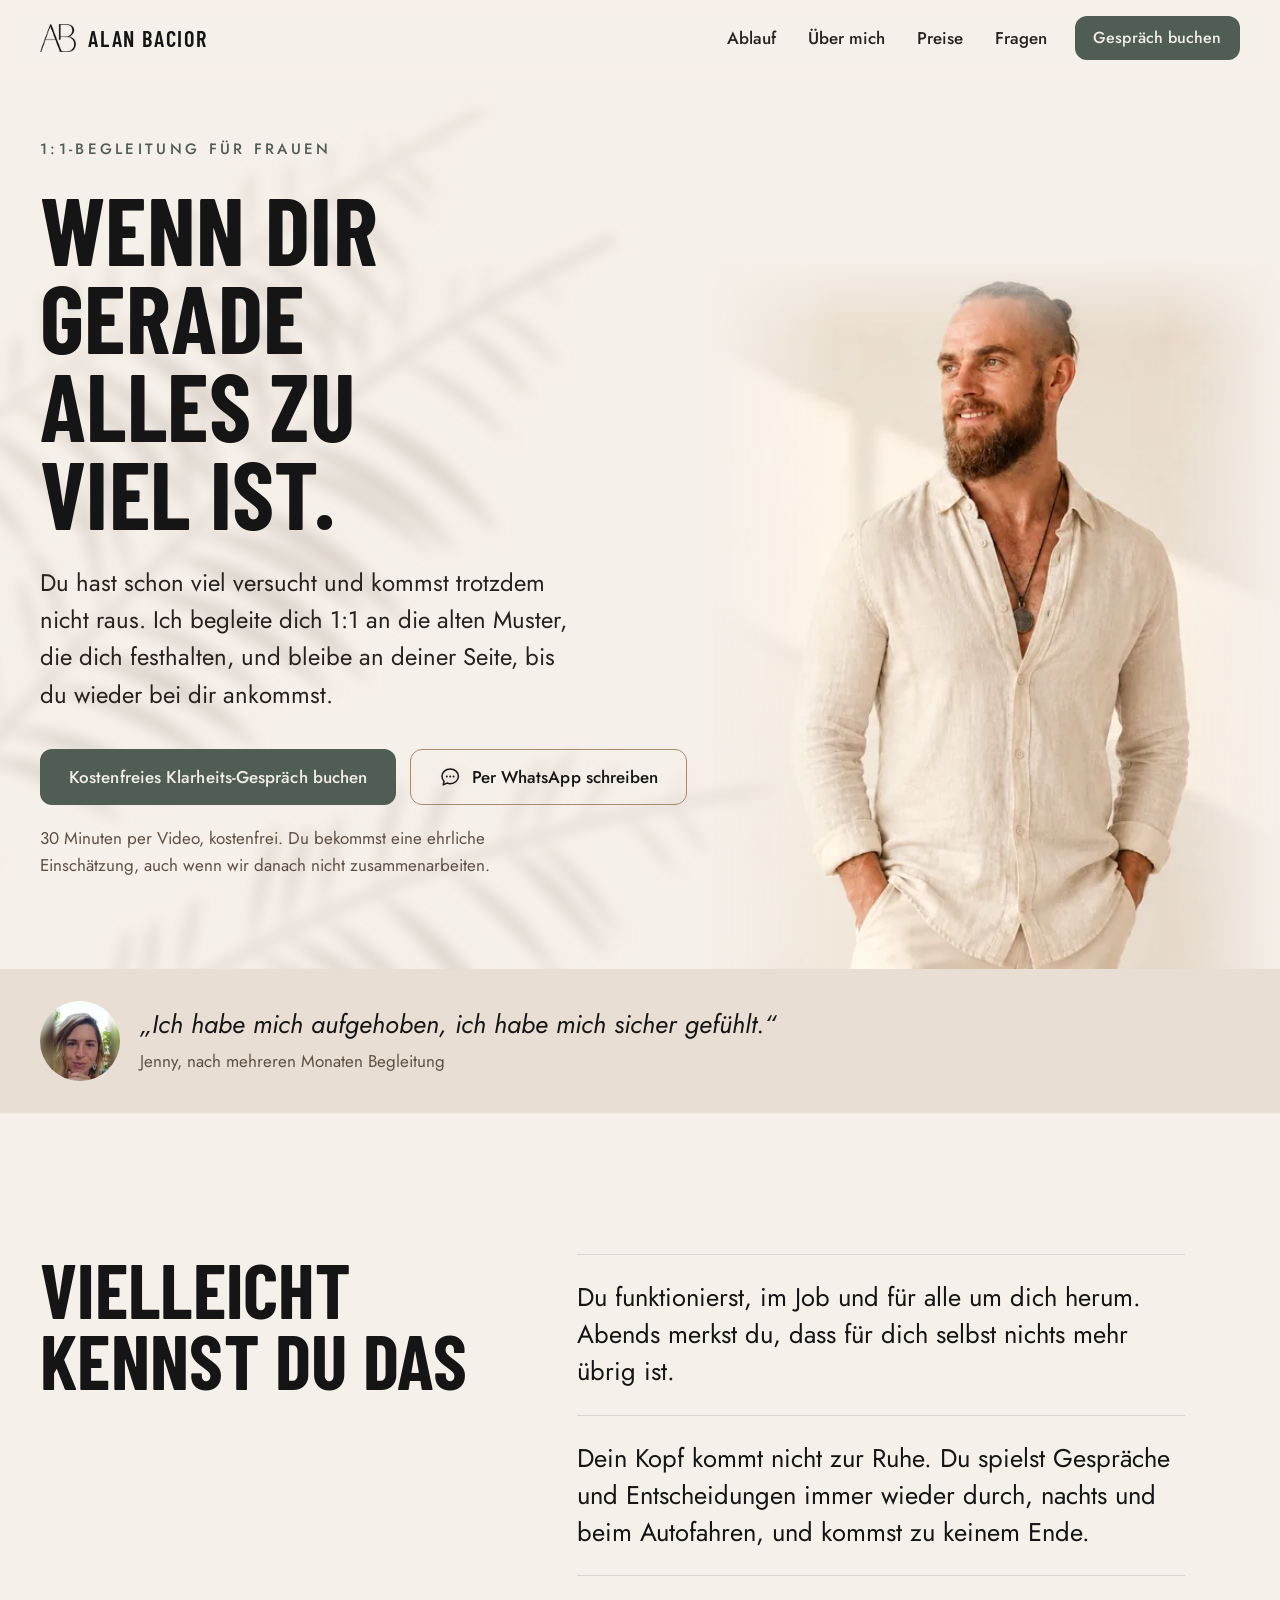
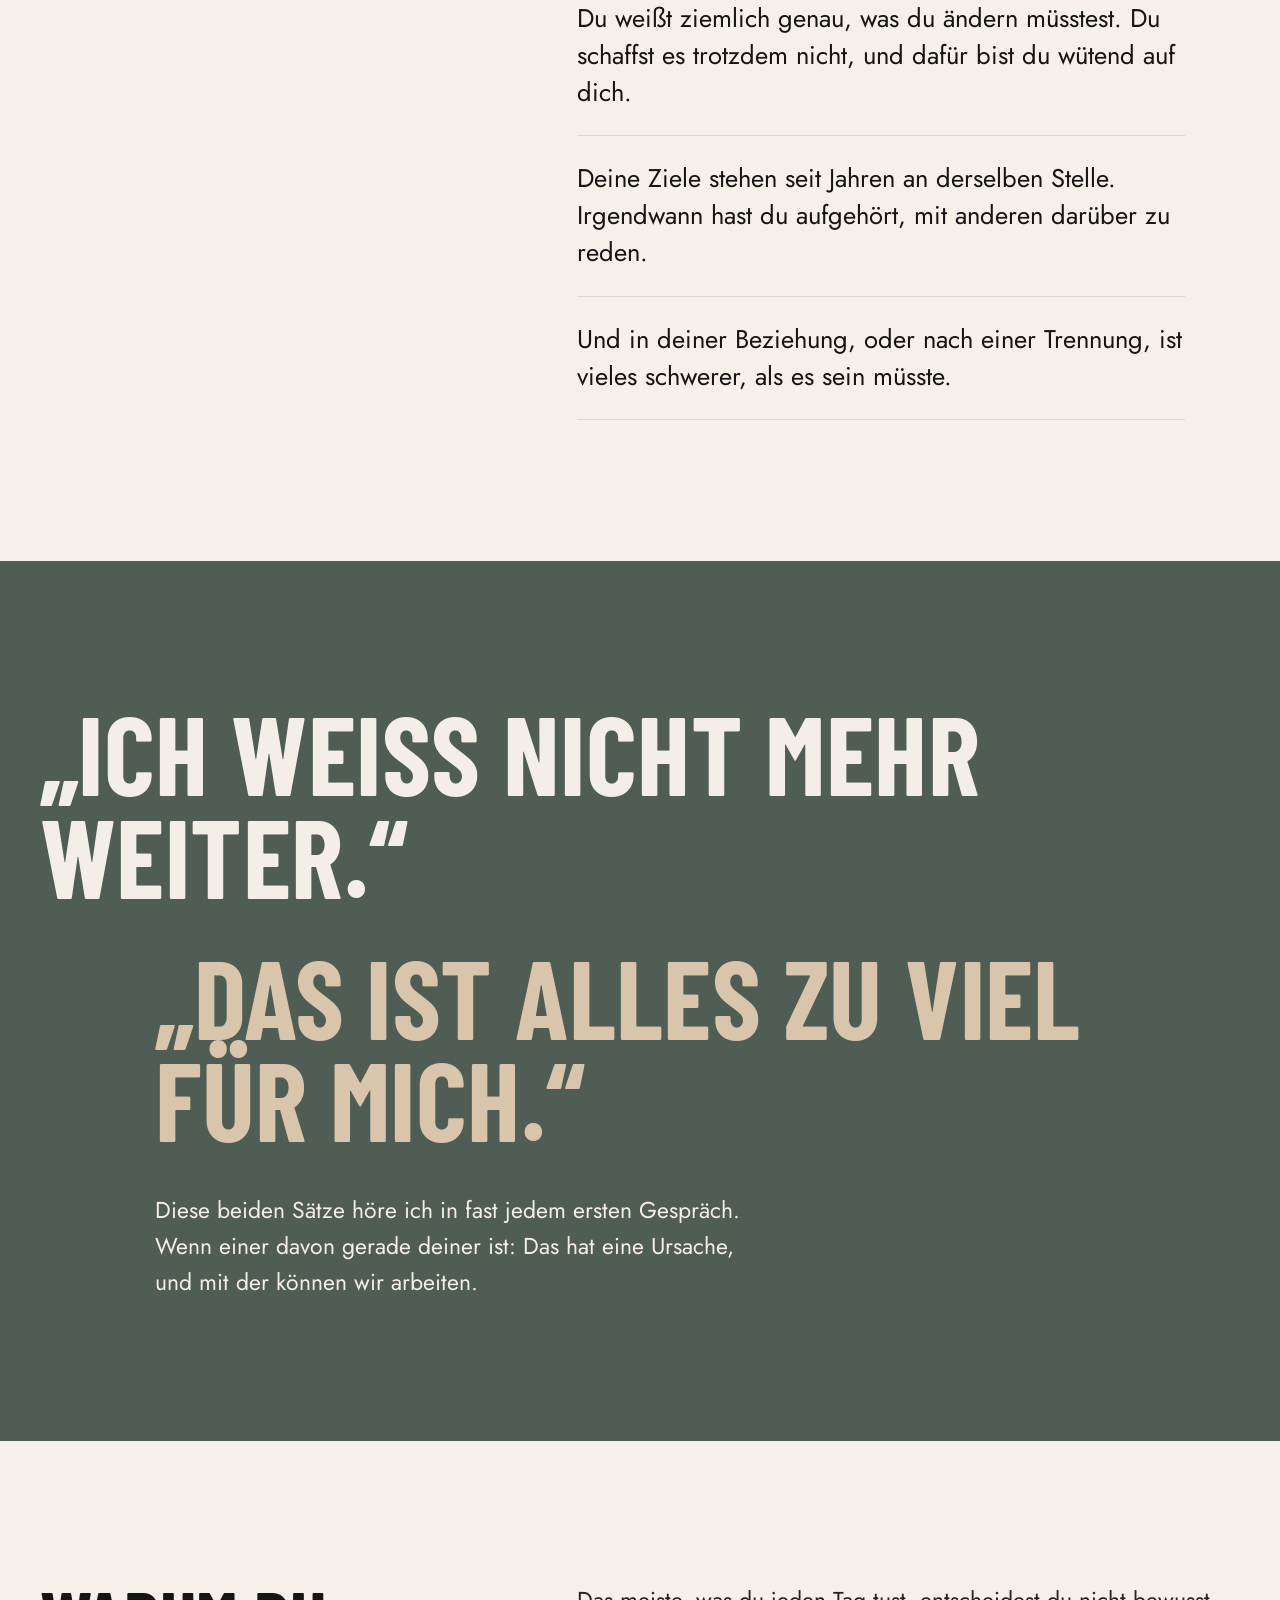
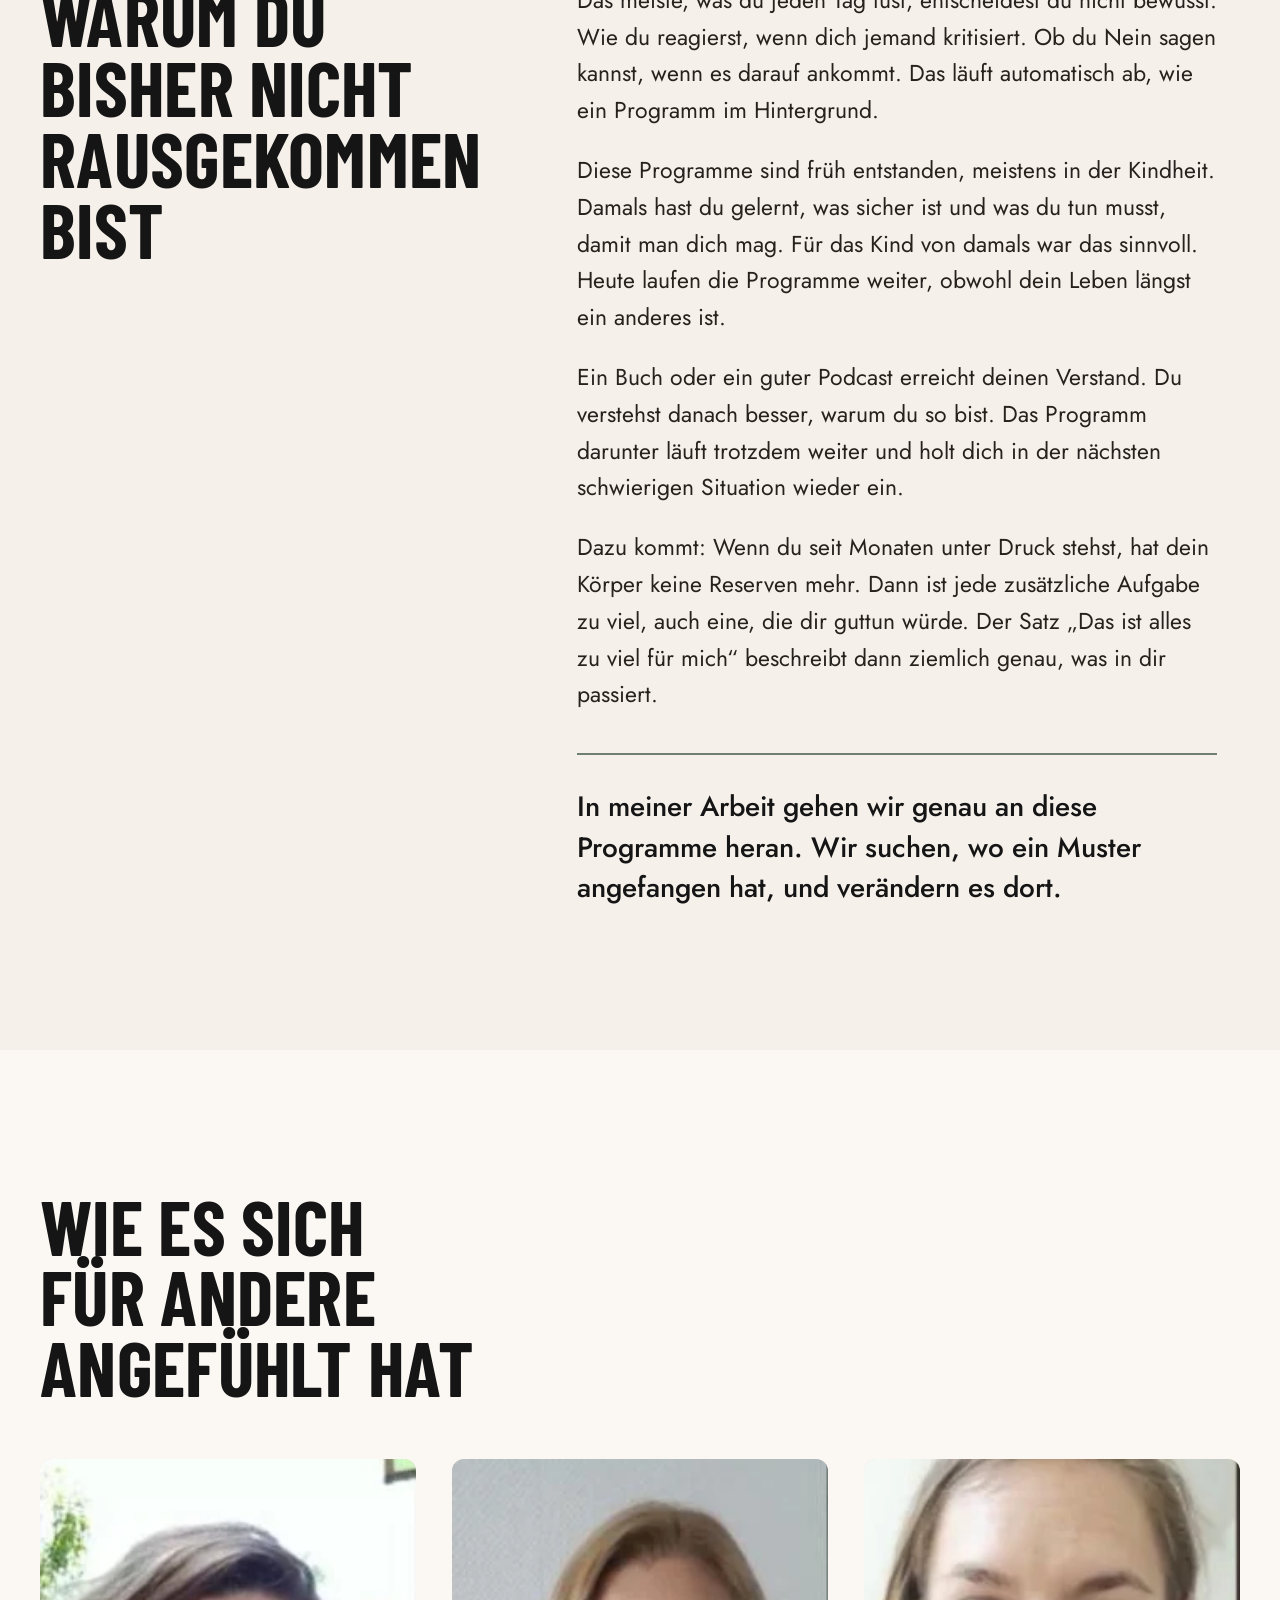
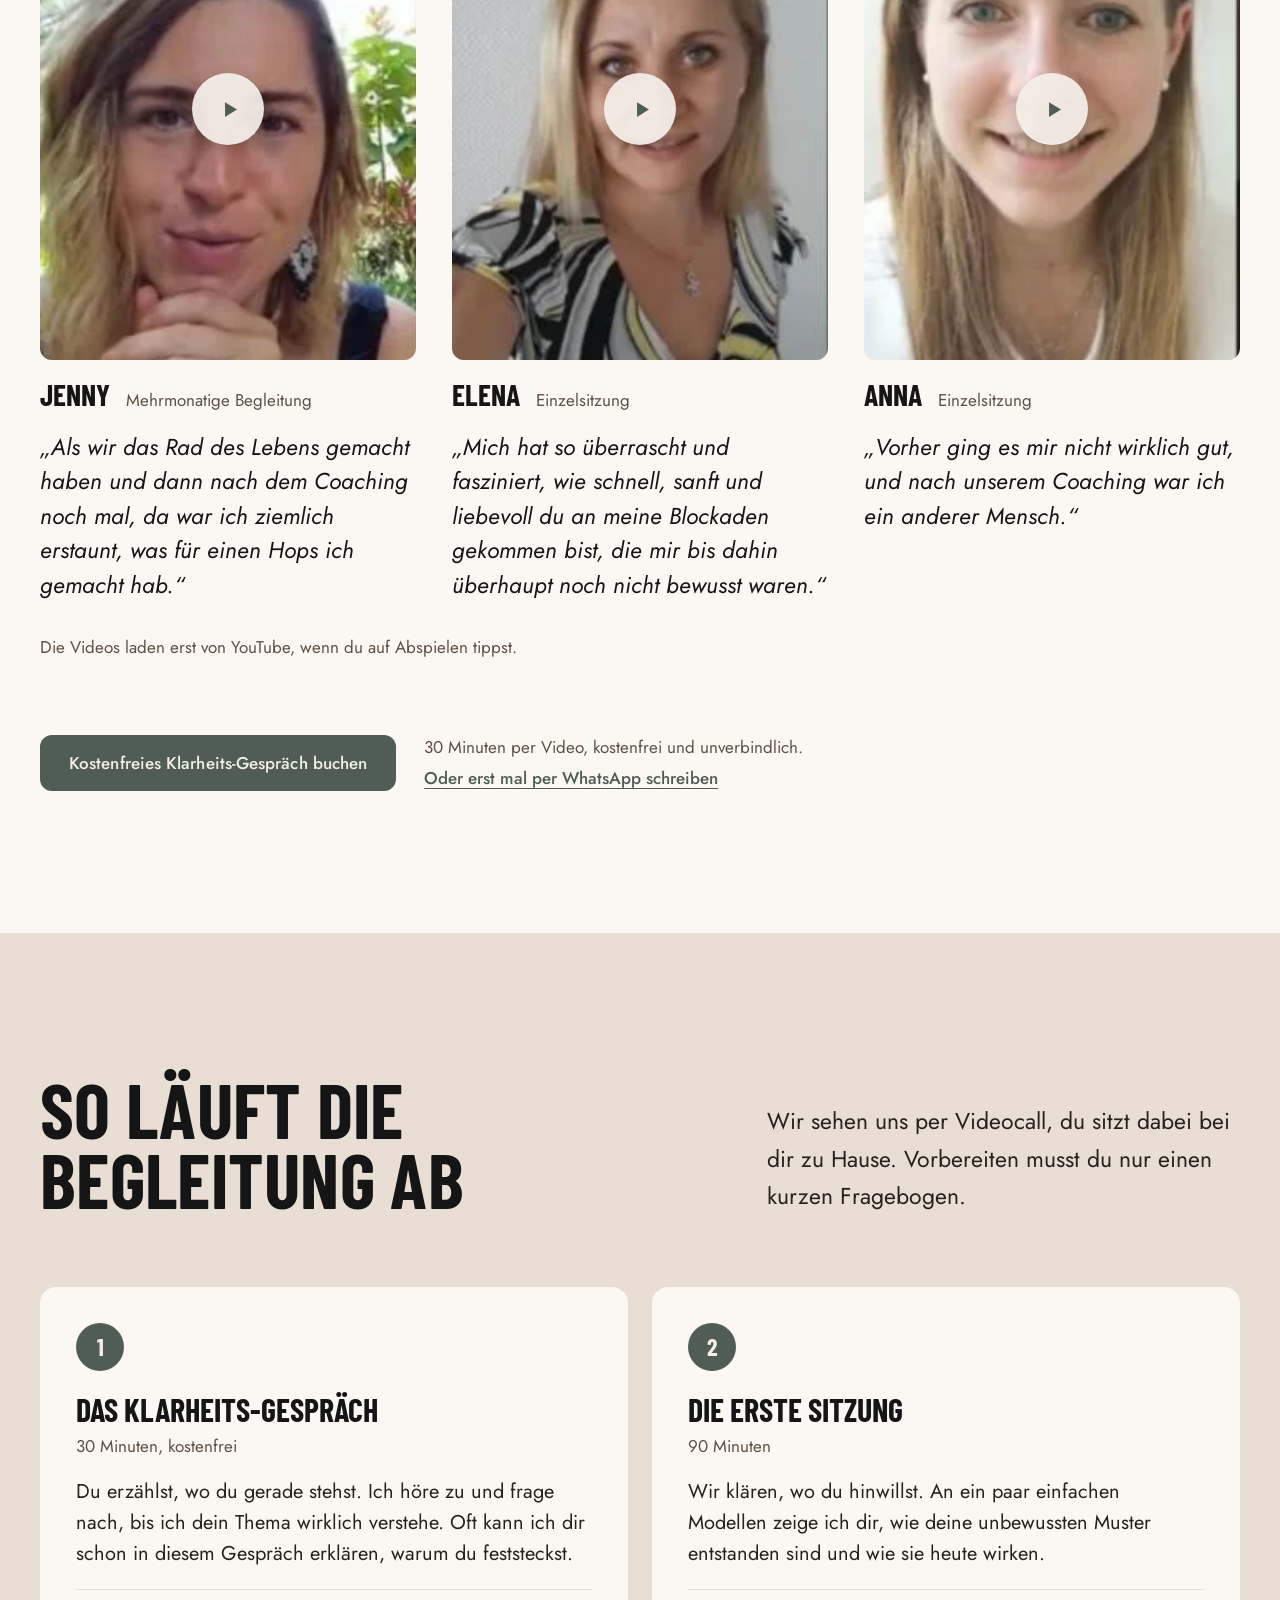
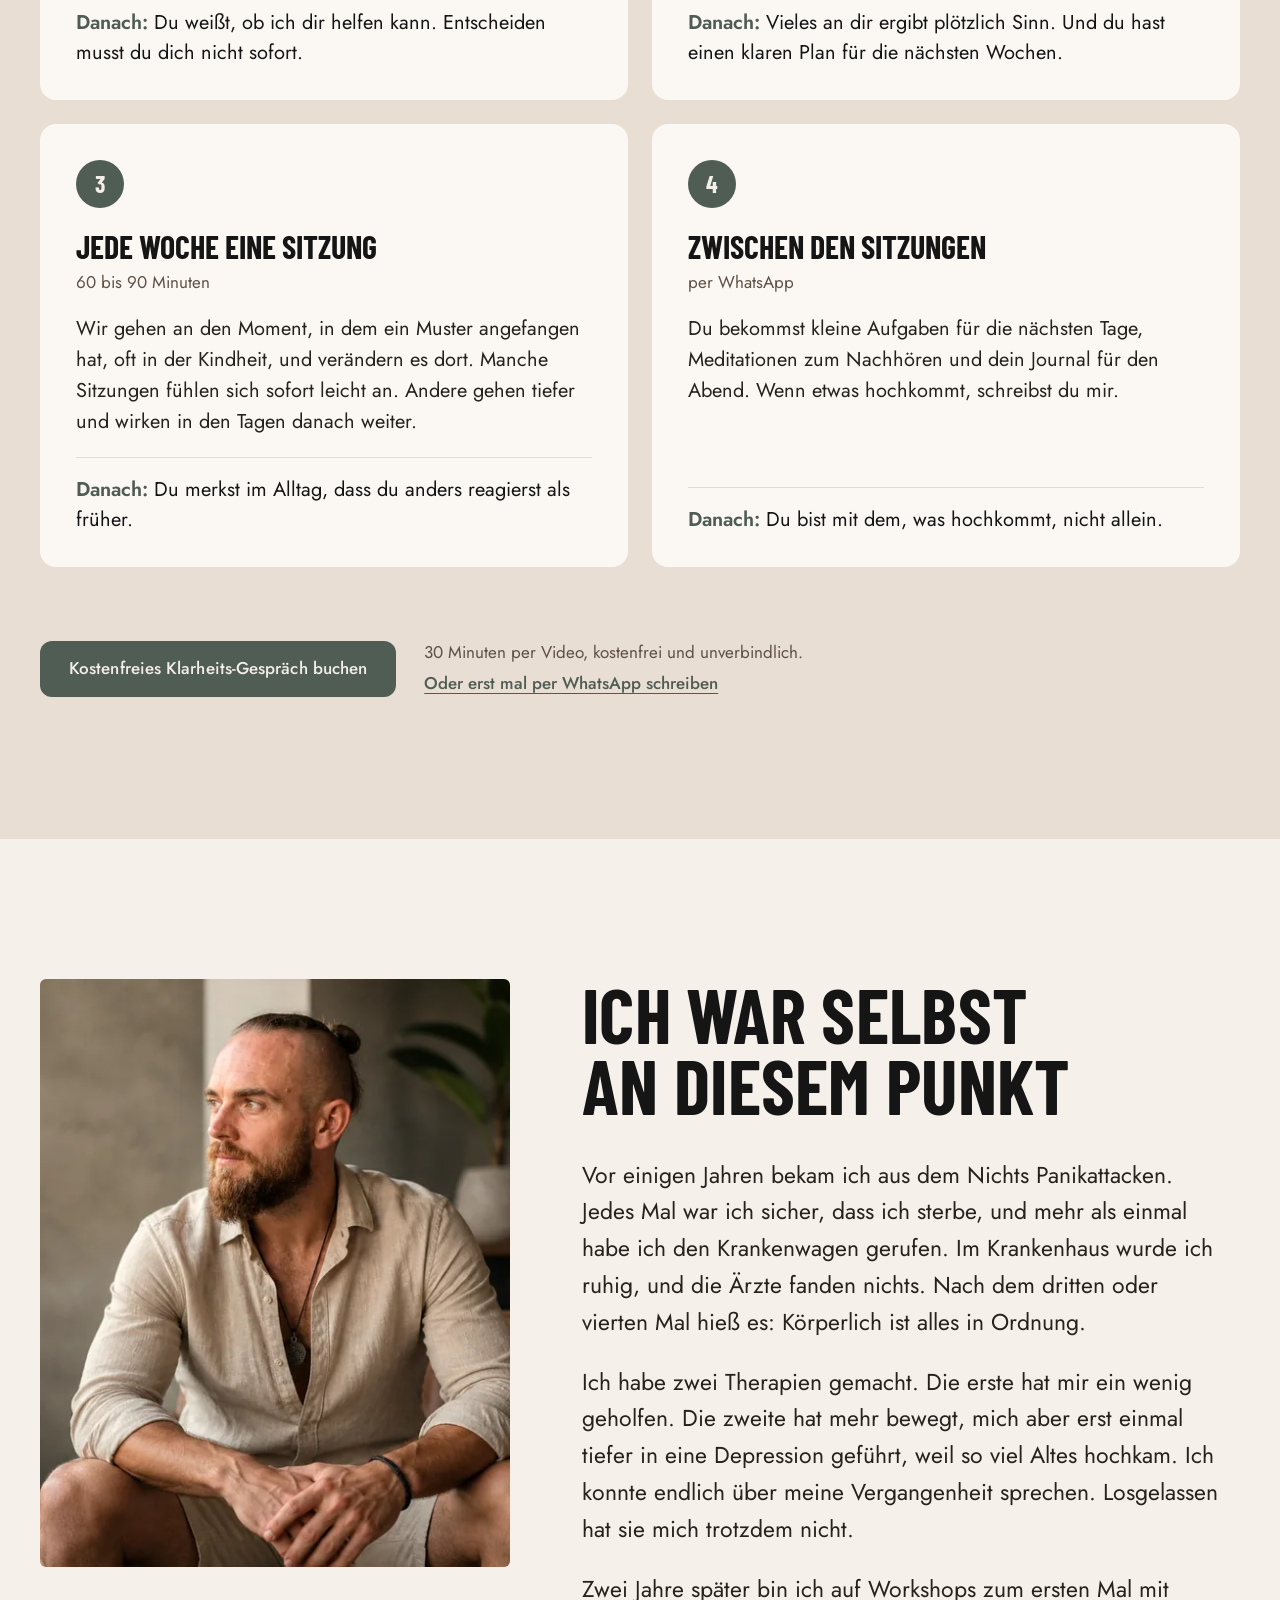
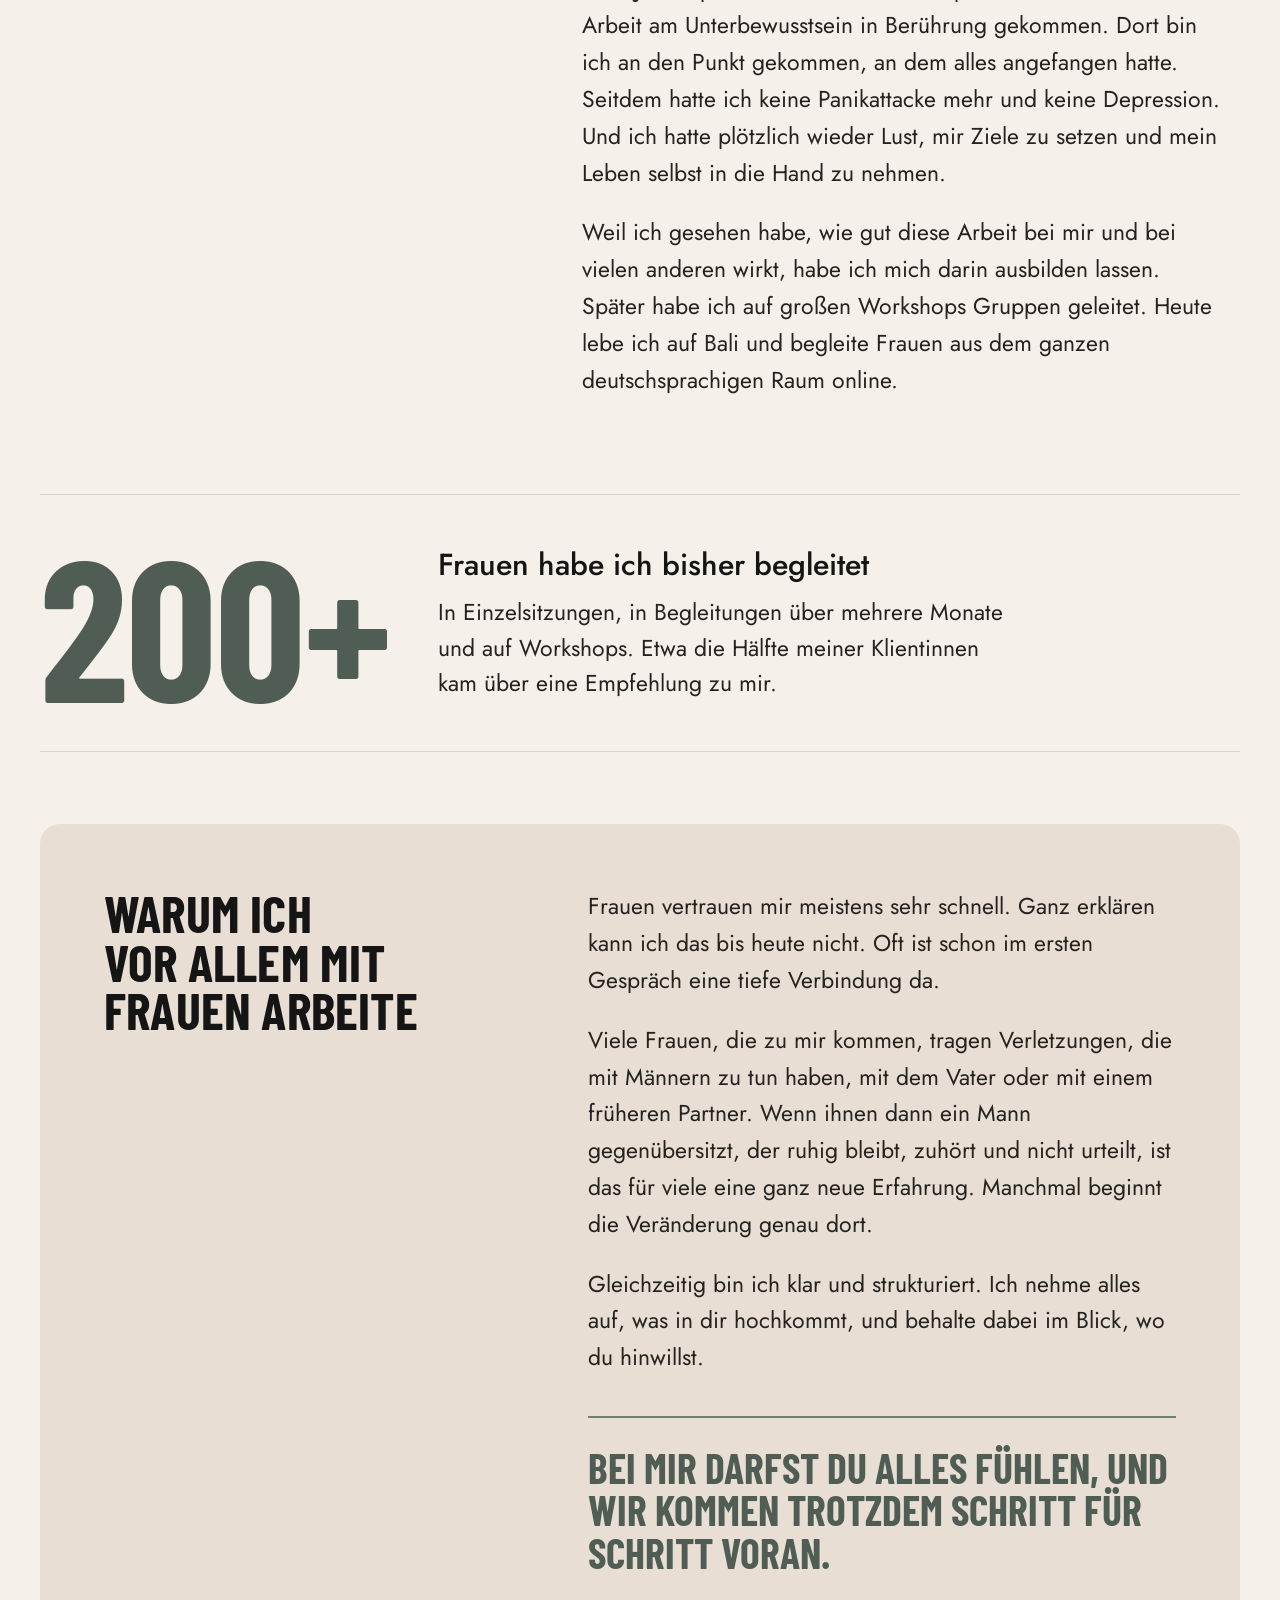
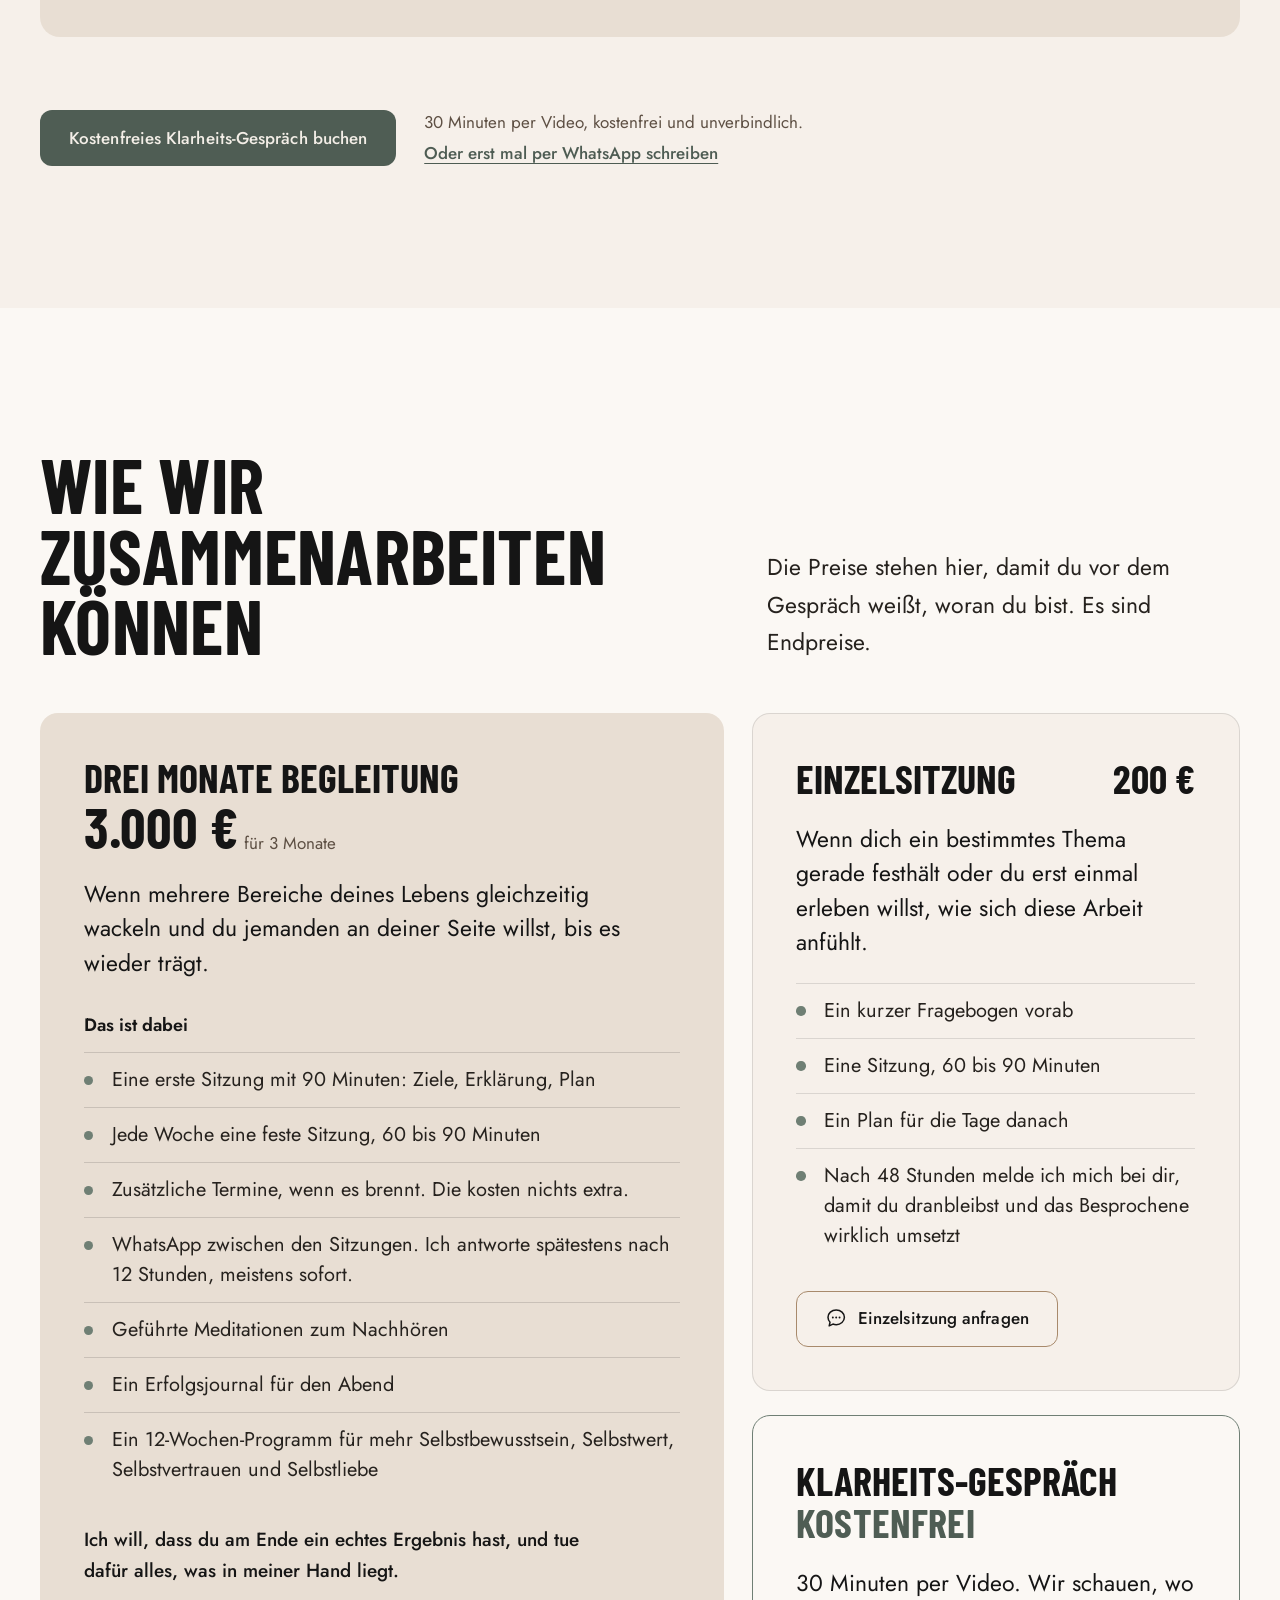
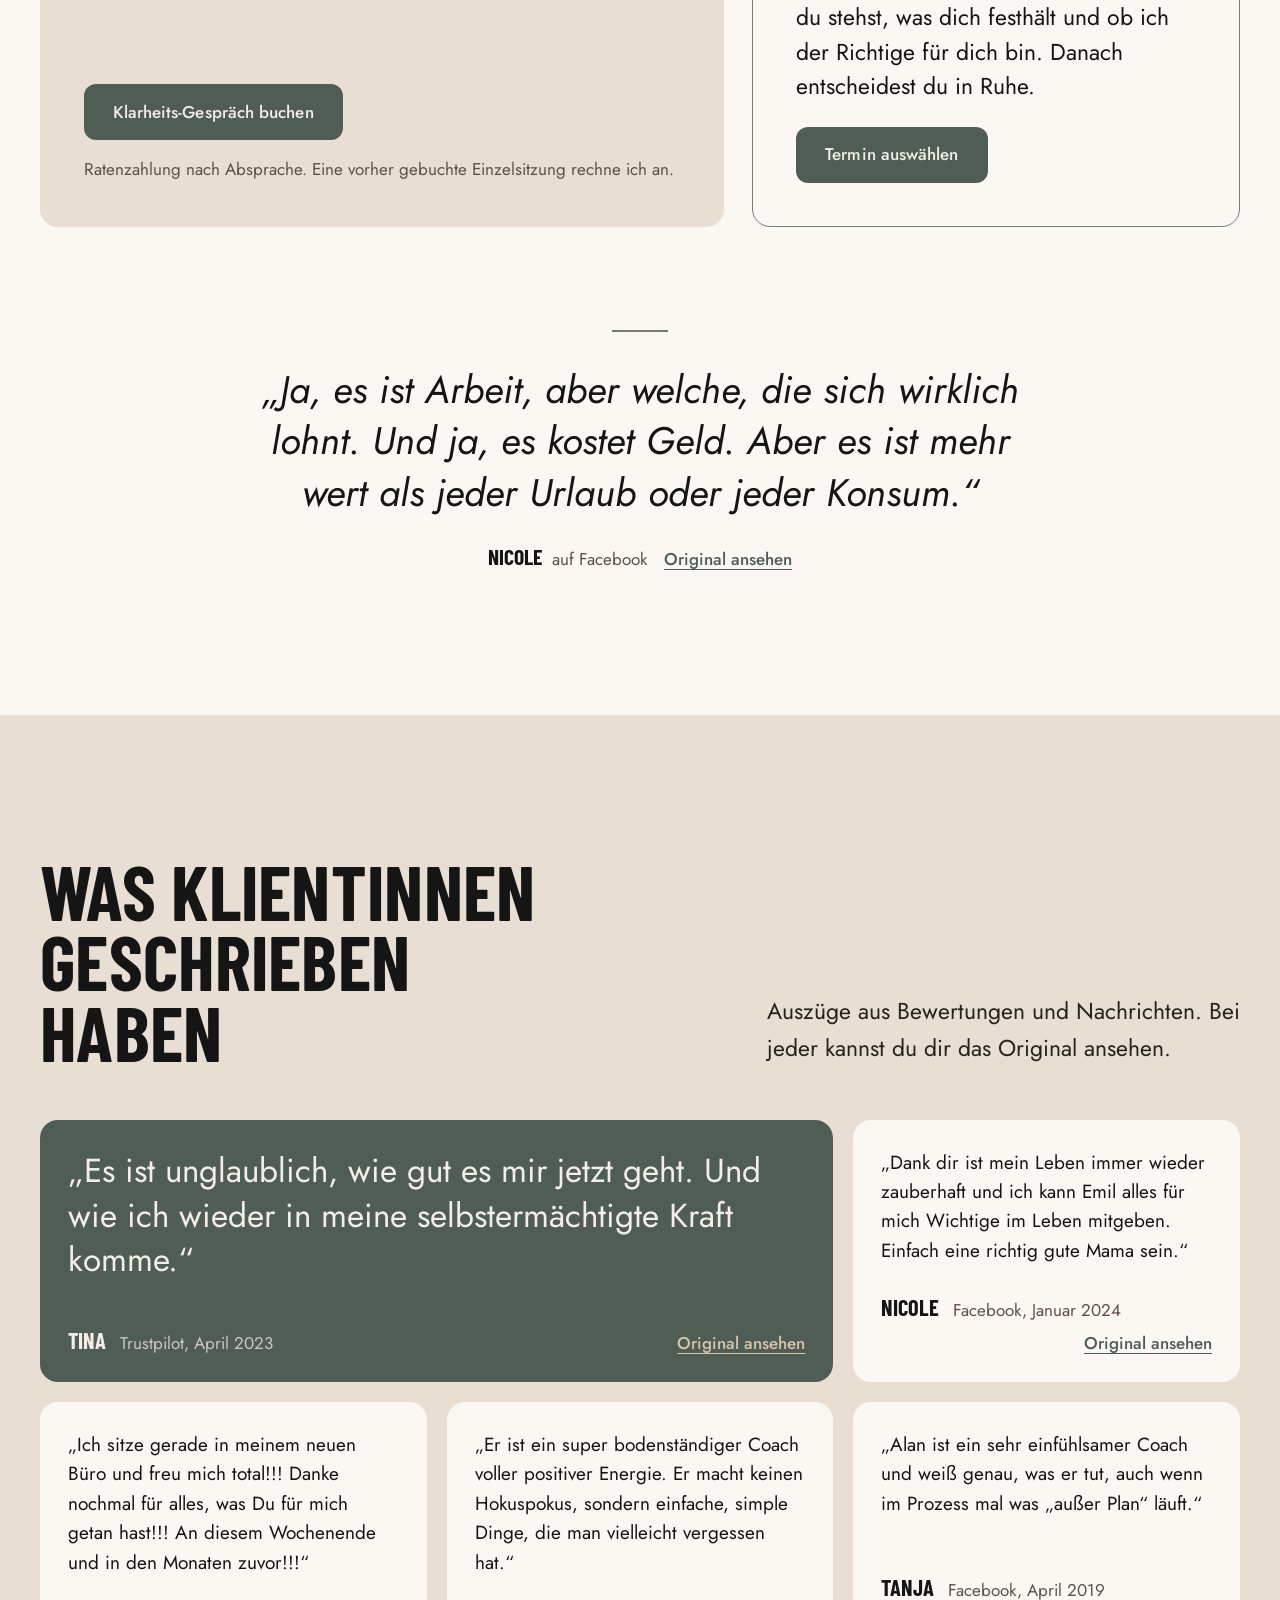
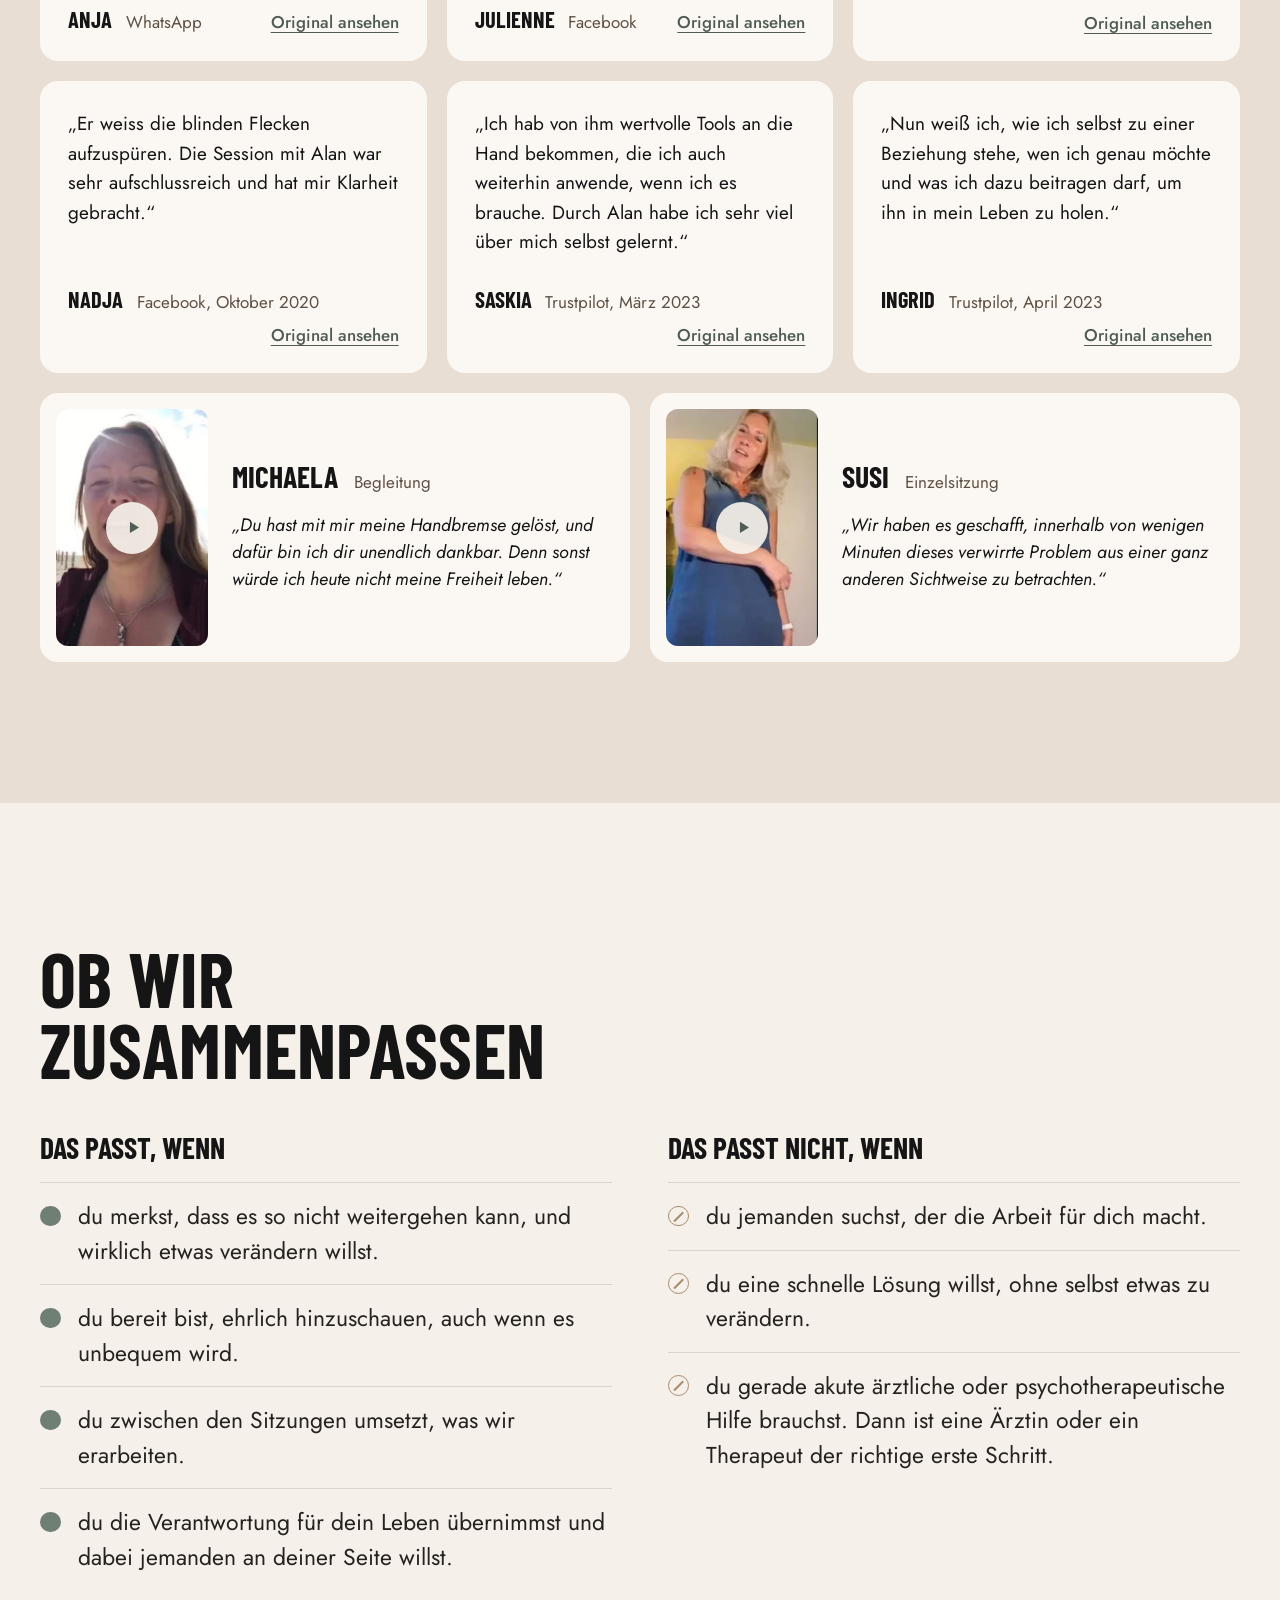
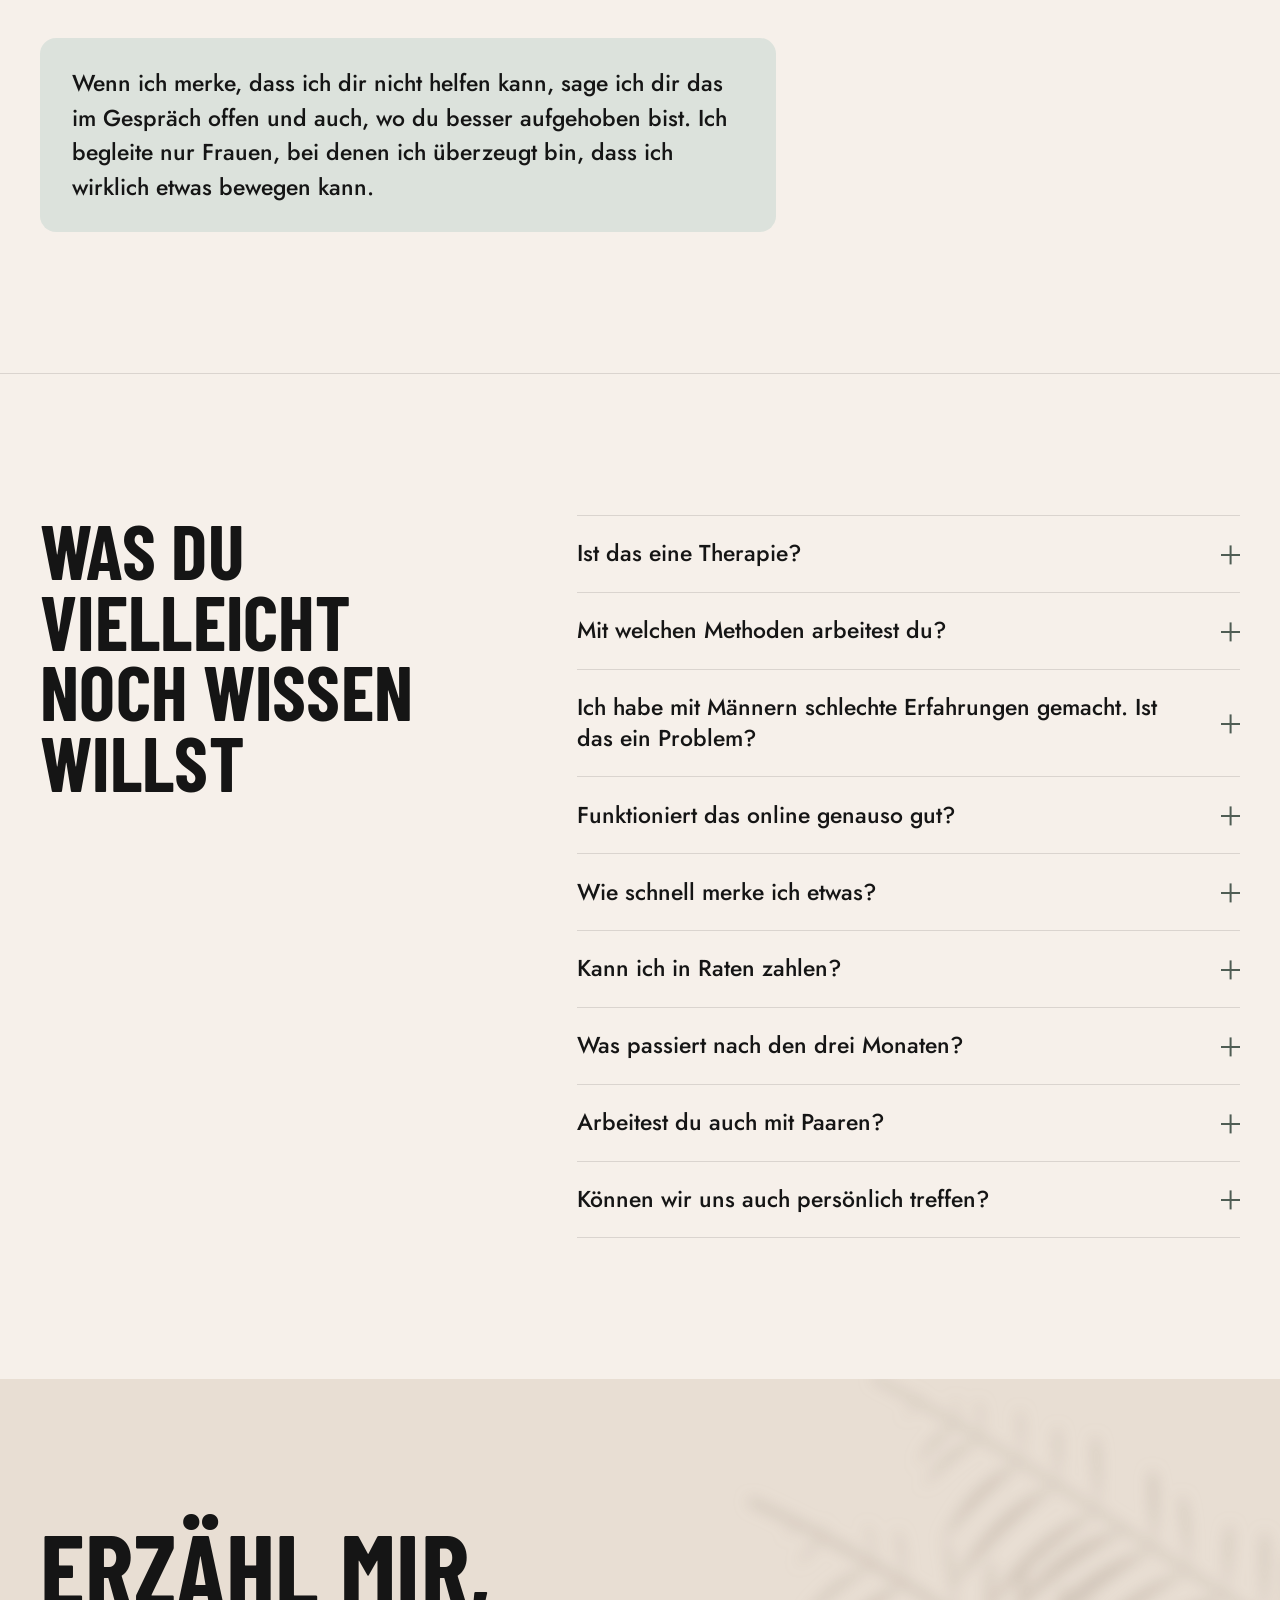
==== commit c9a4dd04: "Neue Landingpage 1:1-Begleitung (deutsch) Ersetzt die alte englische Seite durch die neue deutsche L" ====
--- a/index.html
+++ b/index.html
@@ -1,699 +1,570 @@
-<!DOCTYPE html>
-<html lang="en">
+<!doctype html>
+<html lang="de">
 <head>
-  <meta charset="UTF-8" />
-  <meta name="viewport" content="width=device-width, initial-scale=1.0" />
-  <title data-i18n="meta.title">Alan Bacior — Subconscious Transformation Coach</title>
-  <meta name="description" content="You already know what needs to change. Something inside keeps stopping you. I work directly with the subconscious — hypnosis and kinesiology — to go to the root of what's holding you back, and change it there." />
-
-  <!-- Open Graph / social sharing -->
-  <meta property="og:type" content="website" />
-  <meta property="og:title" content="Alan Bacior — Subconscious Transformation Coach" />
-  <meta property="og:description" content="Not just talking about the past. Actually changing it. 1:1 subconscious transformation work. Book a free 30-minute call." />
-  <meta property="og:image" content="assets/alan-portrait.jpg" />
-  <meta name="twitter:card" content="summary_large_image" />
-
-  <!-- Vercel Web Analytics -->
-  <script>
-    window.va = window.va || function () { (window.vaq = window.vaq || []).push(arguments); };
-  </script>
-  <script defer src="/_vercel/insights/script.js"></script>
-
-  <link rel="icon" href="assets/logo-ab-black.png" />
-  <link rel="preconnect" href="https://fonts.googleapis.com" />
-  <link rel="preconnect" href="https://fonts.gstatic.com" crossorigin />
-  <link href="https://fonts.googleapis.com/css2?family=Inter:wght@400&family=Montserrat:wght@500;700&display=swap" rel="stylesheet" />
-  <link rel="stylesheet" href="styles/colors_and_type.css" />
-
-  <style>
-    *, *::before, *::after { box-sizing: border-box; }
-    body { margin: 0; }
-    img { display: block; max-width: 100%; }
-
-    /* CTAs ------------------------------------------------------- */
-    .cta-primary {
-      display: inline-flex; align-items: center; gap: 18px;
-      font-family: var(--font-sub); font-weight: 500; font-size: 12px;
-      letter-spacing: 0.24em; text-transform: uppercase;
-      color: var(--c-ivory); background: var(--c-mist-green);
-      border: 0; border-radius: 14px; padding: 18px 28px; cursor: pointer;
-      text-decoration: none;
-      transition: background 180ms var(--ease-soft), transform 90ms;
-    }
-    .cta-primary:hover { background: var(--c-mist-green-700); opacity: 1; }
-    .cta-primary .arrow {
-      font-family: var(--font-body); letter-spacing: 0; font-size: 18px;
-      line-height: 1; transition: transform 220ms var(--ease-soft);
-    }
-    .cta-primary:hover .arrow { transform: translateX(3px); }
-
-    .cta-ghost {
-      font-family: var(--font-sub); font-weight: 500; font-size: 12px;
-      letter-spacing: 0.24em; text-transform: uppercase;
-      color: var(--c-charcoal); background: transparent; border: 0;
-      padding: 18px 4px; cursor: pointer;
-      border-bottom: 1px solid var(--c-charcoal); text-decoration: none;
-    }
-    .cta-ghost.dark { color: var(--c-ivory); border-bottom-color: var(--c-ivory); }
-
-    .cta-outline {
-      font-family: var(--font-sub); font-weight: 500; font-size: 12px;
-      letter-spacing: 0.24em; text-transform: uppercase;
-      color: var(--c-charcoal); text-decoration: none;
-      border: 1px solid var(--c-charcoal); border-radius: 14px;
-      padding: 16px 22px; text-align: center; margin-top: 8px;
-      transition: background 180ms var(--ease-soft);
-    }
-    .cta-outline:hover { background: var(--c-charcoal); color: var(--c-ivory); opacity: 1; }
-
-    .cta-filled {
-      font-family: var(--font-sub); font-weight: 500; font-size: 12px;
-      letter-spacing: 0.24em; text-transform: uppercase;
-      color: var(--c-ivory); text-decoration: none; background: var(--c-mist-green);
-      border-radius: 14px; padding: 18px 22px; text-align: center; margin-top: 8px;
-      transition: background 180ms var(--ease-soft);
-    }
-    .cta-filled:hover { background: var(--c-mist-green-700); opacity: 1; }
-
-    a.nav-link, a.header-book { transition: opacity 180ms var(--ease-soft); }
-    a.nav-link:hover, a.header-book:hover { opacity: 0.66; }
-
-    /* Language switch ------------------------------------------- */
-    .lang-switch {
-      display: inline-flex; align-items: center;
-      border: 1px solid rgba(28,31,30,0.22); border-radius: 999px;
-      overflow: hidden;
-    }
-    .lang-switch button {
-      font-family: var(--font-sub); font-size: 10px; letter-spacing: 0.22em;
-      text-transform: uppercase; color: var(--c-graphite);
-      background: transparent; border: 0; padding: 8px 12px; cursor: pointer;
-      transition: background 160ms var(--ease-soft), color 160ms var(--ease-soft);
-    }
-    .lang-switch button[aria-pressed="true"] {
-      background: var(--c-mist-green); color: var(--c-ivory);
-    }
-
-    .eyebrow-line {
-      font-family: var(--font-sub); font-weight: 500; font-size: 12px;
-      letter-spacing: 0.28em; text-transform: uppercase;
-      display: inline-flex; align-items: center; gap: 14px;
-      color: var(--c-sage-gray);
-    }
-    .eyebrow-line.dark { color: rgba(246,244,240,0.62); }
-    .eyebrow-line::before {
-      content: ""; display: inline-block; width: 28px; height: 1px;
-      background: currentColor; opacity: 0.6;
-    }
-
-    /* Grids — responsive ---------------------------------------- */
-    .hero-grid   { display: grid; grid-template-columns: 1.05fr 0.95fr; gap: clamp(40px,6vw,96px); align-items: center; }
-    .split-grid  { display: grid; grid-template-columns: 0.9fr 1.1fr;  gap: clamp(40px,6vw,96px); align-items: start; }
-    .who-grid    { display: grid; grid-template-columns: 0.95fr 1.05fr; gap: clamp(40px,6vw,96px); align-items: start; }
-    .about-grid  { display: grid; grid-template-columns: 0.95fr 1.05fr; gap: clamp(40px,6vw,96px); align-items: center; }
-    .offers-grid { display: grid; grid-template-columns: 1fr 1.15fr;    gap: 24px; align-items: stretch; }
-    .cols-3      { display: grid; grid-template-columns: repeat(3,1fr);  gap: 24px; }
-    .cols-3.tight{ gap: 20px; }
-    .method-diffs{ display: grid; grid-template-columns: repeat(3,1fr);  gap: 36px; }
-    .step-row    { display: grid; grid-template-columns: repeat(4,1fr);  gap: 0; }
-    .trust-grid  { display: grid; grid-template-columns: repeat(4,1fr);  gap: 32px; align-items: start; }
-
-    @media (max-width: 960px) {
-      .hero-grid, .split-grid, .who-grid, .about-grid, .offers-grid { grid-template-columns: 1fr; }
-      .who-sticky { position: static !important; }
-      .main-nav { display: none !important; }
-    }
-    @media (max-width: 720px) {
-      .cols-3, .method-diffs, .step-row, .trust-grid { grid-template-columns: 1fr 1fr; }
-      .step-row > div { border-right: none !important; border-bottom: 1px solid rgba(246,244,240,0.12); }
-    }
-    @media (max-width: 480px) {
-      .cols-3, .method-diffs, .trust-grid { grid-template-columns: 1fr; }
-      .header-book { display: none !important; }
-    }
-  </style>
+<meta charset="utf-8">
+<meta name="viewport" content="width=device-width, initial-scale=1">
+<title>Alan Bacior | Coach für Frauen in emotionalen Krisen</title>
+<meta name="description" content="Wenn dir gerade alles zu viel ist: 1:1-Begleitung für Frauen nach Trennungen, in Beziehungskrisen und unter Dauerbelastung. Online, mit Arbeit am Unterbewusstsein. Kostenfreies Klarheits-Gespräch.">
+<link rel="canonical" href="https://www.alanbacior.de/">
+<meta property="og:type" content="website">
+<meta property="og:title" content="Wenn dir gerade alles zu viel ist.">
+<meta property="og:description" content="1:1-Begleitung für Frauen in emotionalen Krisen. Online, im ganzen deutschsprachigen Raum. Kostenfreies Klarheits-Gespräch.">
+<meta property="og:url" content="https://www.alanbacior.de/">
+<meta property="og:image" content="https://www.alanbacior.de/assets/img/og-image.jpg">
+<meta property="og:locale" content="de_DE">
+<meta name="twitter:card" content="summary_large_image">
+<meta name="theme-color" content="#F6F0EA">
+<link rel="icon" type="image/png" sizes="32x32" href="assets/img/favicon-32.png">
+<link rel="apple-touch-icon" href="assets/img/apple-touch-icon.png">
+<link rel="preload" href="assets/fonts/barlow-condensed-latin-700-normal.woff2" as="font" type="font/woff2" crossorigin>
+<link rel="preload" href="assets/fonts/jost-latin-400-normal.woff2" as="font" type="font/woff2" crossorigin>
+<link rel="stylesheet" href="assets/styles.css?v=202610161206">
+<script type="application/ld+json">{"@context":"https://schema.org","@type":"Person","name":"Alan Bacior","jobTitle":"Coach","url":"https://www.alanbacior.de/","sameAs":["https://www.instagram.com/alanbacior/"]}</script>
 </head>
 <body>
-  <div id="root">
-
-    <!-- ============================ HEADER ============================ -->
-    <header style="position:sticky; top:0; z-index:50; backdrop-filter:blur(14px); -webkit-backdrop-filter:blur(14px); background:rgba(224,228,218,0.78); border-bottom:1px solid rgba(28,31,30,0.06);">
-      <div style="display:flex; align-items:center; justify-content:space-between; max-width:1280px; margin:0 auto; padding:18px clamp(20px,4vw,72px);">
-        <a href="#top" style="display:flex; align-items:center; gap:14px; text-decoration:none; border:0;">
-          <img src="assets/logo-ab-black.png" alt="AB" style="height:26px; width:auto;" />
-          <span style="font-family:var(--font-display); font-weight:500; font-size:13px; letter-spacing:0.32em; color:var(--c-charcoal); text-transform:uppercase;">Alan Bacior</span>
-        </a>
-        <nav class="main-nav" style="display:flex; align-items:center; gap:32px;">
-          <a class="nav-link" data-i18n="nav.problem" href="#problem" style="font-family:var(--font-sub); font-size:11px; letter-spacing:0.22em; text-transform:uppercase; color:var(--c-graphite); text-decoration:none; border:0;">The problem</a>
-          <a class="nav-link" data-i18n="nav.method" href="#method" style="font-family:var(--font-sub); font-size:11px; letter-spacing:0.22em; text-transform:uppercase; color:var(--c-graphite); text-decoration:none; border:0;">The method</a>
-          <a class="nav-link" data-i18n="nav.work" href="#offers" style="font-family:var(--font-sub); font-size:11px; letter-spacing:0.22em; text-transform:uppercase; color:var(--c-graphite); text-decoration:none; border:0;">Work with me</a>
-          <a class="nav-link" data-i18n="nav.about" href="#about" style="font-family:var(--font-sub); font-size:11px; letter-spacing:0.22em; text-transform:uppercase; color:var(--c-graphite); text-decoration:none; border:0;">About</a>
-        </nav>
-        <div style="display:flex; align-items:center; gap:16px;">
-          <div class="lang-switch" role="group" aria-label="Language">
-            <button type="button" data-lang="en" aria-pressed="true">EN</button>
-            <button type="button" data-lang="de" aria-pressed="false">DE</button>
+<a class="skip" href="#inhalt">Zum Inhalt springen</a>
+
+<header class="site-header">
+  <div class="wrap site-header__inner">
+    <a class="brand" href="#top" aria-label="Alan Bacior, zum Seitenanfang">
+      <img src="assets/img/logo-ab.png" alt="" width="38" height="30">
+      <span>Alan Bacior</span>
+    </a>
+    <nav class="site-nav" aria-label="Seitennavigation">
+      <ul>
+        <li><a href="#ablauf">Ablauf</a></li>
+        <li><a href="#ueber-mich">Über mich</a></li>
+        <li><a href="#preise">Preise</a></li>
+        <li><a href="#fragen">Fragen</a></li>
+      </ul>
+    </nav>
+    <a class="btn btn--small btn--primary" href="https://calendly.com/alanbacior/klarheits-coaching" target="_blank" rel="noopener">Gespräch buchen</a>
+  </div>
+</header>
+
+<main id="inhalt">
+
+<section class="hero" id="top" aria-labelledby="hero-title">
+  <div class="hero__light" aria-hidden="true"><svg class="palm" viewBox="0 0 800 1000" aria-hidden="true" focusable="false"><g fill="currentColor"><path d="M-60 800 C150 560 330 330 640 190" fill="none" stroke="currentColor" stroke-width="7" stroke-linecap="round"/><path d="M-6 738 Q-10 686 -21 681 Q-19 689 -6 738Z"/><path d="M-6 738 Q34 747 72 775 Q39 736 -6 738Z"/><path d="M51 672 Q46 605 29 599 Q33 609 51 672Z"/><path d="M51 672 Q120 691 187 734 Q132 665 51 672Z"/><path d="M74 646 Q67 570 50 562 Q55 573 74 646Z"/><path d="M74 646 Q155 665 232 714 Q167 637 74 646Z"/><path d="M110 605 Q104 513 86 503 Q90 517 110 605Z"/><path d="M110 605 Q198 628 282 687 Q211 601 110 605Z"/><path d="M138 575 Q124 484 96 478 Q106 491 138 575Z"/><path d="M138 575 Q226 605 314 664 Q243 571 138 575Z"/><path d="M168 542 Q164 428 141 415 Q143 432 168 542Z"/><path d="M168 542 Q252 566 332 626 Q264 543 168 542Z"/><path d="M196 513 Q181 408 151 400 Q162 415 196 513Z"/><path d="M196 513 Q291 546 385 616 Q309 515 196 513Z"/><path d="M228 481 Q217 378 194 368 Q201 383 228 481Z"/><path d="M228 481 Q321 526 418 603 Q344 490 228 481Z"/><path d="M249 461 Q252 352 236 339 Q232 354 249 461Z"/><path d="M249 461 Q333 487 416 543 Q348 456 249 461Z"/><path d="M277 435 Q267 336 244 326 Q251 340 277 435Z"/><path d="M277 435 Q365 479 457 554 Q387 445 277 435Z"/><path d="M320 396 Q324 301 308 290 Q303 303 320 396Z"/><path d="M320 396 Q399 425 476 485 Q412 401 320 396Z"/><path d="M341 378 Q345 283 335 270 Q330 284 341 378Z"/><path d="M341 378 Q417 418 498 483 Q438 387 341 378Z"/><path d="M382 346 Q383 258 371 247 Q369 259 382 346Z"/><path d="M382 346 Q456 392 537 465 Q478 363 382 346Z"/><path d="M410 324 Q414 255 406 246 Q402 256 410 324Z"/><path d="M441 302 Q452 237 452 228 Q442 236 441 302Z"/><path d="M441 302 Q494 329 547 379 Q505 314 441 302Z"/><path d="M490 270 Q499 224 499 217 Q491 222 490 270Z"/><path d="M490 270 Q526 298 567 340 Q540 283 490 270Z"/><path d="M519 252 Q528 217 529 212 Q522 216 519 252Z"/><path d="M519 252 Q557 274 596 312 Q566 263 519 252Z"/><path d="M568 225 Q571 212 571 210 Q569 211 568 225Z"/><path d="M568 225 Q581 237 596 253 Q586 232 568 225Z"/><path d="M593 212 Q595 204 595 203 Q594 204 593 212Z"/><path d="M593 212 Q600 217 608 225 Q603 215 593 212Z"/><path d="M-80 430 C120 340 290 190 520 70" fill="none" stroke="currentColor" stroke-width="5" stroke-linecap="round"/><path d="M-8 394 Q1 346 -0 343 Q-8 345 -8 394Z"/><path d="M-8 394 Q29 419 68 465 Q39 408 -8 394Z"/><path d="M11 384 Q20 337 19 334 Q11 335 11 384Z"/><path d="M11 384 Q52 422 102 481 Q71 404 11 384Z"/><path d="M48 363 Q60 308 62 305 Q51 306 48 363Z"/><path d="M48 363 Q99 403 158 472 Q117 385 48 363Z"/><path d="M84 342 Q93 282 89 279 Q80 281 84 342Z"/><path d="M84 342 Q143 379 206 450 Q159 361 84 342Z"/><path d="M117 321 Q122 241 114 238 Q109 242 117 321Z"/><path d="M117 321 Q183 365 254 446 Q202 344 117 321Z"/><path d="M140 306 Q146 223 140 219 Q133 223 140 306Z"/><path d="M140 306 Q208 351 283 433 Q229 328 140 306Z"/><path d="M177 282 Q181 215 173 212 Q169 215 177 282Z"/><path d="M177 282 Q247 326 325 404 Q270 298 177 282Z"/><path d="M213 258 Q224 188 222 184 Q212 186 213 258Z"/><path d="M213 258 Q273 292 336 359 Q288 274 213 258Z"/><path d="M247 236 Q256 163 250 159 Q241 162 247 236Z"/><path d="M247 236 Q314 278 388 354 Q334 254 247 236Z"/><path d="M274 218 Q328 247 387 302 Q344 226 274 218Z"/><path d="M302 200 Q310 129 306 126 Q298 128 302 200Z"/><path d="M302 200 Q356 236 415 302 Q371 219 302 200Z"/><path d="M341 174 Q347 119 342 117 Q337 119 341 174Z"/><path d="M341 174 Q390 210 444 273 Q406 193 341 174Z"/><path d="M376 152 Q382 103 379 100 Q374 102 376 152Z"/><path d="M376 152 Q413 182 456 231 Q427 167 376 152Z"/><path d="M415 129 Q421 94 420 92 Q414 93 415 129Z"/><path d="M415 129 Q443 145 473 176 Q451 135 415 129Z"/><path d="M439 115 Q443 90 442 89 Q438 90 439 115Z"/><path d="M439 115 Q458 130 480 155 Q465 122 439 115Z"/><path d="M476 93 Q479 83 480 83 Q477 83 476 93Z"/><path d="M476 93 Q483 100 491 109 Q486 97 476 93Z"/><path d="M40 1020 C250 860 480 740 790 700" fill="none" stroke="currentColor" stroke-width="6" stroke-linecap="round"/><path d="M98 977 Q104 933 101 921 Q95 933 98 977Z"/><path d="M98 977 Q139 996 180 1024 Q147 982 98 977Z"/><path d="M135 951 Q185 979 235 1020 Q195 965 135 951Z"/><path d="M177 924 Q193 849 193 828 Q178 847 177 924Z"/><path d="M207 905 Q221 840 217 821 Q204 838 207 905Z"/><path d="M207 905 Q264 941 325 986 Q280 917 207 905Z"/><path d="M237 887 Q257 819 258 799 Q241 816 237 887Z"/><path d="M237 887 Q290 931 350 986 Q308 911 237 887Z"/><path d="M275 866 Q331 912 393 972 Q349 892 275 866Z"/><path d="M303 851 Q329 759 334 731 Q311 754 303 851Z"/><path d="M303 851 Q369 893 436 953 Q384 873 303 851Z"/><path d="M333 836 Q359 757 363 733 Q340 751 333 836Z"/><path d="M333 836 Q403 885 477 952 Q422 862 333 836Z"/><path d="M369 819 Q389 746 390 724 Q372 742 369 819Z"/><path d="M369 819 Q431 877 500 955 Q451 858 369 819Z"/><path d="M420 797 Q444 715 448 691 Q427 711 420 797Z"/><path d="M420 797 Q480 860 551 942 Q504 839 420 797Z"/><path d="M459 782 Q490 704 500 680 Q473 697 459 782Z"/><path d="M484 772 Q538 819 596 881 Q554 802 484 772Z"/><path d="M538 754 Q569 690 583 671 Q556 683 538 754Z"/><path d="M538 754 Q585 801 640 861 Q603 784 538 754Z"/><path d="M567 746 Q597 682 609 663 Q584 675 567 746Z"/><path d="M567 746 Q607 788 653 844 Q621 776 567 746Z"/><path d="M611 734 Q637 689 650 676 Q627 683 611 734Z"/><path d="M651 724 Q675 750 703 784 Q684 742 651 724Z"/><path d="M694 715 Q706 693 712 686 Q701 690 694 715Z"/><path d="M694 715 Q711 738 732 767 Q719 732 694 715Z"/><path d="M755 705 Q760 697 763 694 Q758 695 755 705Z"/><path d="M755 705 Q760 714 768 724 Q764 711 755 705Z"/></g></svg></div>
+  <div class="wrap hero__grid">
+    <div class="hero__copy">
+      <p class="kicker">1:1-Begleitung für Frauen</p>
+      <h1 id="hero-title" class="display hero__title">Wenn dir gerade alles zu viel ist.</h1>
+      <p class="hero__lead">Du hast schon viel versucht und kommst trotzdem nicht raus. Ich begleite dich 1:1 an die alten Muster, die dich festhalten, und bleibe an deiner Seite, bis du wieder bei dir ankommst.</p>
+      <div class="actions" id="hero-actions">
+        <a class="btn btn--primary" href="https://calendly.com/alanbacior/klarheits-coaching" target="_blank" rel="noopener">Kostenfreies Klarheits-Gespräch buchen</a>
+        <a class="btn btn--line" href="https://wa.me/6285337014244?text=Hallo%20Alan%2C%20ich%20habe%20deine%20Seite%20gelesen%20und%20m%C3%B6chte%20dir%20kurz%20schreiben%2C%20worum%20es%20bei%20mir%20geht%3A%20" target="_blank" rel="noopener"><svg class="icon" viewBox="0 0 24 24" aria-hidden="true" focusable="false"><path d="M12 3.2c-4.9 0-8.8 3.5-8.8 7.9 0 2 .8 3.8 2.2 5.2l-.9 3.9 4-1.9c1.1.4 2.3.6 3.5.6 4.9 0 8.8-3.5 8.8-7.8S16.9 3.2 12 3.2Z" fill="none" stroke="currentColor" stroke-width="1.6" stroke-linejoin="round"/><circle cx="8.4" cy="11.2" r="1.05" fill="currentColor"/><circle cx="12" cy="11.2" r="1.05" fill="currentColor"/><circle cx="15.6" cy="11.2" r="1.05" fill="currentColor"/></svg><span>Per WhatsApp schreiben</span></a>
+      </div>
+      <p class="hero__note">30 Minuten per Video, kostenfrei. Du bekommst eine ehrliche Einschätzung, auch wenn wir danach nicht zusammenarbeiten.</p>
+    </div>
+    <figure class="hero__photo">
+      <picture>
+  <source type="image/webp" srcset="assets/img/alan-hero-752.webp 752w, assets/img/alan-hero-520.webp 520w" sizes="(min-width: 960px) 40vw, 92vw">
+  <img src="assets/img/alan-hero-752.jpg" srcset="assets/img/alan-hero-752.jpg 752w, assets/img/alan-hero-520.jpg 520w" sizes="(min-width: 960px) 40vw, 92vw" alt="Alan Bacior in einem hellen Leinenhemd vor einer sonnigen Wand" width="752" height="941" fetchpriority="high">
+</picture>
+    </figure>
+  </div>
+  <div class="hero__band">
+    <div class="wrap hero__band-inner">
+      <picture><source type="image/webp" srcset="assets/img/avatar-jenny.webp"><img class="avatar avatar--quote" src="assets/img/avatar-jenny.jpg" alt="" width="80" height="80" loading="lazy"></picture>
+      <blockquote class="hero__quote">
+        <p>„Ich habe mich aufgehoben, ich habe mich sicher gefühlt.“</p>
+        <footer>Jenny, nach mehreren Monaten Begleitung</footer>
+      </blockquote>
+    </div>
+  </div>
+</section>
+
+<section class="section recognize" aria-labelledby="recognize-title">
+  <div class="wrap recognize__grid">
+    <h2 id="recognize-title" class="display h2 recognize__title">Vielleicht kennst du das</h2>
+    <div class="recognize__scenes">
+      <p>Du funktionierst, im Job und für alle um dich herum. Abends merkst du, dass für dich selbst nichts mehr übrig ist.</p>
+      <p>Dein Kopf kommt nicht zur Ruhe. Du spielst Gespräche und Entscheidungen immer wieder durch, nachts und beim Autofahren, und kommst zu keinem Ende.</p>
+      <p>Du weißt ziemlich genau, was du ändern müsstest. Du schaffst es trotzdem nicht, und dafür bist du wütend auf dich.</p>
+      <p>Deine Ziele stehen seit Jahren an derselben Stelle. Irgendwann hast du aufgehört, mit anderen darüber zu reden.</p>
+      <p>Und in deiner Beziehung, oder nach einer Trennung, ist vieles schwerer, als es sein müsste.</p>
+    </div>
+  </div>
+</section>
+
+<section class="voices" aria-label="Sätze aus Erstgesprächen">
+  <div class="wrap">
+    <ul class="voices__list">
+      <li class="display">„Ich weiß nicht mehr weiter.“</li>
+      <li class="display">„Das ist alles zu viel für mich.“</li>
+    </ul>
+    <p class="voices__caption">Diese beiden Sätze höre ich in fast jedem ersten Gespräch. Wenn einer davon gerade deiner ist: Das hat eine Ursache, und mit der können wir arbeiten.</p>
+  </div>
+</section>
+
+<section class="section why" aria-labelledby="why-title">
+  <div class="wrap why__grid">
+    <h2 id="why-title" class="display h2 why__title">Warum du bisher nicht rausgekommen bist</h2>
+    <div class="prose prose--large">
+      <p>Das meiste, was du jeden Tag tust, entscheidest du nicht bewusst. Wie du reagierst, wenn dich jemand kritisiert. Ob du Nein sagen kannst, wenn es darauf ankommt. Das läuft automatisch ab, wie ein Programm im Hintergrund.</p>
+      <p>Diese Programme sind früh entstanden, meistens in der Kindheit. Damals hast du gelernt, was sicher ist und was du tun musst, damit man dich mag. Für das Kind von damals war das sinnvoll. Heute laufen die Programme weiter, obwohl dein Leben längst ein anderes ist.</p>
+      <p>Ein Buch oder ein guter Podcast erreicht deinen Verstand. Du verstehst danach besser, warum du so bist. Das Programm darunter läuft trotzdem weiter und holt dich in der nächsten schwierigen Situation wieder ein.</p>
+      <p>Dazu kommt: Wenn du seit Monaten unter Druck stehst, hat dein Körper keine Reserven mehr. Dann ist jede zusätzliche Aufgabe zu viel, auch eine, die dir guttun würde. Der Satz „Das ist alles zu viel für mich“ beschreibt dann ziemlich genau, was in dir passiert.</p>
+      <p class="why__pull">In meiner Arbeit gehen wir genau an diese Programme heran. Wir suchen, wo ein Muster angefangen hat, und verändern es dort.</p>
+    </div>
+  </div>
+</section>
+
+<section class="section stories" id="stimmen" aria-labelledby="stories-title">
+  <div class="wrap">
+    <h2 id="stories-title" class="display h2">Wie es sich für andere angefühlt hat</h2>
+    <div class="stories__grid">
+      <figure class="video ">
+  <div class="video__frame" data-youtube="Xy2tANoa4uA" data-title="Jenny">
+    <button type="button" class="video__play" aria-label="Video von Jenny abspielen">
+      <picture>
+        <source type="image/webp" srcset="assets/img/video-jenny.webp">
+        <img src="assets/img/video-jenny.jpg" alt="" width="225" height="412" loading="lazy" decoding="async">
+      </picture>
+      <span class="video__icon" aria-hidden="true"><svg viewBox="0 0 24 24"><path d="M8 5.5v13l10.5-6.5Z"/></svg></span>
+    </button>
+  </div>
+  <figcaption>
+    <span class="video__name">Jenny</span>
+    <span class="video__context">Mehrmonatige Begleitung</span>
+    <blockquote class="video__quote"><p>„Als wir das Rad des Lebens gemacht haben und dann nach dem Coaching noch mal, da war ich ziemlich erstaunt, was für einen Hops ich gemacht hab.“</p></blockquote>
+  </figcaption>
+</figure>
+      <figure class="video ">
+  <div class="video__frame" data-youtube="6TKc7YQZlsw" data-title="Elena">
+    <button type="button" class="video__play" aria-label="Video von Elena abspielen">
+      <picture>
+        <source type="image/webp" srcset="assets/img/video-elena.webp">
+        <img src="assets/img/video-elena.jpg" alt="" width="225" height="412" loading="lazy" decoding="async">
+      </picture>
+      <span class="video__icon" aria-hidden="true"><svg viewBox="0 0 24 24"><path d="M8 5.5v13l10.5-6.5Z"/></svg></span>
+    </button>
+  </div>
+  <figcaption>
+    <span class="video__name">Elena</span>
+    <span class="video__context">Einzelsitzung</span>
+    <blockquote class="video__quote"><p>„Mich hat so überrascht und fasziniert, wie schnell, sanft und liebevoll du an meine Blockaden gekommen bist, die mir bis dahin überhaupt noch nicht bewusst waren.“</p></blockquote>
+  </figcaption>
+</figure>
+      <figure class="video ">
+  <div class="video__frame" data-youtube="O-VVq5M_AC4" data-title="Anna">
+    <button type="button" class="video__play" aria-label="Video von Anna abspielen">
+      <picture>
+        <source type="image/webp" srcset="assets/img/video-anna.webp">
+        <img src="assets/img/video-anna.jpg" alt="" width="225" height="412" loading="lazy" decoding="async">
+      </picture>
+      <span class="video__icon" aria-hidden="true"><svg viewBox="0 0 24 24"><path d="M8 5.5v13l10.5-6.5Z"/></svg></span>
+    </button>
+  </div>
+  <figcaption>
+    <span class="video__name">Anna</span>
+    <span class="video__context">Einzelsitzung</span>
+    <blockquote class="video__quote"><p>„Vorher ging es mir nicht wirklich gut, und nach unserem Coaching war ich ein anderer Mensch.“</p></blockquote>
+  </figcaption>
+</figure>
+    </div>
+    <p class="fine">Die Videos laden erst von YouTube, wenn du auf Abspielen tippst.</p>
+    <div class="cta-row ">
+  <a class="btn btn--primary" href="https://calendly.com/alanbacior/klarheits-coaching" target="_blank" rel="noopener">Kostenfreies Klarheits-Gespräch buchen</a>
+  <p class="cta-row__side"><span>30 Minuten per Video, kostenfrei und unverbindlich.</span> <a class="textlink" href="https://wa.me/6285337014244?text=Hallo%20Alan%2C%20ich%20habe%20deine%20Seite%20gelesen%20und%20m%C3%B6chte%20dir%20kurz%20schreiben%2C%20worum%20es%20bei%20mir%20geht%3A%20" target="_blank" rel="noopener">Oder erst mal per WhatsApp schreiben</a></p>
+</div>
+  </div>
+</section>
+
+<section class="section process" id="ablauf" aria-labelledby="process-title">
+  <div class="wrap">
+    <div class="process__head">
+      <h2 id="process-title" class="display h2">So läuft die Begleitung ab</h2>
+      <p>Wir sehen uns per Videocall, du sitzt dabei bei dir zu Hause. Vorbereiten musst du nur einen kurzen Fragebogen.</p>
+    </div>
+    <ol class="steps">
+      <li class="step">
+        <span class="step__no" aria-hidden="true">1</span>
+        <h3 class="step__title">Das Klarheits-Gespräch</h3>
+        <p class="step__meta">30 Minuten, kostenfrei</p>
+        <p class="step__text">Du erzählst, wo du gerade stehst. Ich höre zu und frage nach, bis ich dein Thema wirklich verstehe. Oft kann ich dir schon in diesem Gespräch erklären, warum du feststeckst.</p>
+        <p class="step__after"><strong>Danach:</strong> Du weißt, ob ich dir helfen kann. Entscheiden musst du dich nicht sofort.</p>
+      </li>
+      <li class="step">
+        <span class="step__no" aria-hidden="true">2</span>
+        <h3 class="step__title">Die erste Sitzung</h3>
+        <p class="step__meta">90 Minuten</p>
+        <p class="step__text">Wir klären, wo du hinwillst. An ein paar einfachen Modellen zeige ich dir, wie deine unbewussten Muster entstanden sind und wie sie heute wirken.</p>
+        <p class="step__after"><strong>Danach:</strong> Vieles an dir ergibt plötzlich Sinn. Und du hast einen klaren Plan für die nächsten Wochen.</p>
+      </li>
+      <li class="step">
+        <span class="step__no" aria-hidden="true">3</span>
+        <h3 class="step__title">Jede Woche eine Sitzung</h3>
+        <p class="step__meta">60 bis 90 Minuten</p>
+        <p class="step__text">Wir gehen an den Moment, in dem ein Muster angefangen hat, oft in der Kindheit, und verändern es dort. Manche Sitzungen fühlen sich sofort leicht an. Andere gehen tiefer und wirken in den Tagen danach weiter.</p>
+        <p class="step__after"><strong>Danach:</strong> Du merkst im Alltag, dass du anders reagierst als früher.</p>
+      </li>
+      <li class="step">
+        <span class="step__no" aria-hidden="true">4</span>
+        <h3 class="step__title">Zwischen den Sitzungen</h3>
+        <p class="step__meta">per WhatsApp</p>
+        <p class="step__text">Du bekommst kleine Aufgaben für die nächsten Tage, Meditationen zum Nachhören und dein Journal für den Abend. Wenn etwas hochkommt, schreibst du mir.</p>
+        <p class="step__after"><strong>Danach:</strong> Du bist mit dem, was hochkommt, nicht allein.</p>
+      </li>
+    </ol>
+    <div class="cta-row cta-row--on-sand">
+  <a class="btn btn--primary" href="https://calendly.com/alanbacior/klarheits-coaching" target="_blank" rel="noopener">Kostenfreies Klarheits-Gespräch buchen</a>
+  <p class="cta-row__side"><span>30 Minuten per Video, kostenfrei und unverbindlich.</span> <a class="textlink" href="https://wa.me/6285337014244?text=Hallo%20Alan%2C%20ich%20habe%20deine%20Seite%20gelesen%20und%20m%C3%B6chte%20dir%20kurz%20schreiben%2C%20worum%20es%20bei%20mir%20geht%3A%20" target="_blank" rel="noopener">Oder erst mal per WhatsApp schreiben</a></p>
+</div>
+  </div>
+</section>
+
+<section class="section about" id="ueber-mich" aria-labelledby="about-title">
+  <div class="wrap about__grid">
+    <figure class="about__photo">
+      <picture>
+  <source type="image/webp" srcset="assets/img/alan-about-720.webp 720w, assets/img/alan-about-480.webp 480w" sizes="(min-width: 960px) 36vw, 92vw">
+  <img src="assets/img/alan-about-720.jpg" srcset="assets/img/alan-about-720.jpg 720w, assets/img/alan-about-480.jpg 480w" sizes="(min-width: 960px) 36vw, 92vw" alt="Alan Bacior sitzt in einem ruhigen Raum und schaut aus dem Fenster" width="720" height="900" loading="lazy" decoding="async">
+</picture>
+    </figure>
+    <div class="about__text">
+      <h2 id="about-title" class="display h2">Ich war selbst an diesem Punkt</h2>
+      <div class="prose prose--large">
+        <p>Vor einigen Jahren bekam ich aus dem Nichts Panikattacken. Jedes Mal war ich sicher, dass ich sterbe, und mehr als einmal habe ich den Krankenwagen gerufen. Im Krankenhaus wurde ich ruhig, und die Ärzte fanden nichts. Nach dem dritten oder vierten Mal hieß es: Körperlich ist alles in Ordnung.</p>
+        <p>Ich habe zwei Therapien gemacht. Die erste hat mir ein wenig geholfen. Die zweite hat mehr bewegt, mich aber erst einmal tiefer in eine Depression geführt, weil so viel Altes hochkam. Ich konnte endlich über meine Vergangenheit sprechen. Losgelassen hat sie mich trotzdem nicht.</p>
+        <p>Zwei Jahre später bin ich auf Workshops zum ersten Mal mit Arbeit am Unterbewusstsein in Berührung gekommen. Dort bin ich an den Punkt gekommen, an dem alles angefangen hatte. Seitdem hatte ich keine Panikattacke mehr und keine Depression. Und ich hatte plötzlich wieder Lust, mir Ziele zu setzen und mein Leben selbst in die Hand zu nehmen.</p>
+        <p>Weil ich gesehen habe, wie gut diese Arbeit bei mir und bei vielen anderen wirkt, habe ich mich darin ausbilden lassen. Später habe ich auf großen Workshops Gruppen geleitet. Heute lebe ich auf Bali und begleite Frauen aus dem ganzen deutschsprachigen Raum online.</p>
+      </div>
+    </div>
+  </div>
+  <div class="wrap">
+    <div class="stat">
+      <p class="stat__number display" aria-hidden="true">200+</p>
+      <div class="stat__text">
+        <h3 class="stat__label"><span class="sr-only">200+ </span>Frauen habe ich bisher begleitet</h3>
+        <p>In Einzelsitzungen, in Begleitungen über mehrere Monate und auf Workshops. Etwa die Hälfte meiner Klientinnen kam über eine Empfehlung zu mir.</p>
+      </div>
+    </div>
+    <div class="women">
+      <h3 class="women__title display">Warum ich vor allem mit Frauen arbeite</h3>
+      <div class="women__text prose prose--large">
+        <p>Frauen vertrauen mir meistens sehr schnell. Ganz erklären kann ich das bis heute nicht. Oft ist schon im ersten Gespräch eine tiefe Verbindung da.</p>
+        <p>Viele Frauen, die zu mir kommen, tragen Verletzungen, die mit Männern zu tun haben, mit dem Vater oder mit einem früheren Partner. Wenn ihnen dann ein Mann gegenübersitzt, der ruhig bleibt, zuhört und nicht urteilt, ist das für viele eine ganz neue Erfahrung. Manchmal beginnt die Veränderung genau dort.</p>
+        <p>Gleichzeitig bin ich klar und strukturiert. Ich nehme alles auf, was in dir hochkommt, und behalte dabei im Blick, wo du hinwillst.</p>
+      </div>
+      <p class="women__close">Bei mir darfst du alles fühlen, und wir kommen trotzdem Schritt für Schritt voran.</p>
+    </div>
+    <div class="cta-row ">
+  <a class="btn btn--primary" href="https://calendly.com/alanbacior/klarheits-coaching" target="_blank" rel="noopener">Kostenfreies Klarheits-Gespräch buchen</a>
+  <p class="cta-row__side"><span>30 Minuten per Video, kostenfrei und unverbindlich.</span> <a class="textlink" href="https://wa.me/6285337014244?text=Hallo%20Alan%2C%20ich%20habe%20deine%20Seite%20gelesen%20und%20m%C3%B6chte%20dir%20kurz%20schreiben%2C%20worum%20es%20bei%20mir%20geht%3A%20" target="_blank" rel="noopener">Oder erst mal per WhatsApp schreiben</a></p>
+</div>
+  </div>
+</section>
+
+<section class="section offers" id="preise" aria-labelledby="offers-title">
+  <div class="wrap">
+    <div class="offers__head">
+      <h2 id="offers-title" class="display h2">Wie wir zusammenarbeiten können</h2>
+      <p>Die Preise stehen hier, damit du vor dem Gespräch weißt, woran du bist. Es sind Endpreise.</p>
+    </div>
+    <div class="offers__grid">
+      <article class="offer offer--main" aria-labelledby="offer-main">
+        <div class="offer__top">
+          <h3 id="offer-main" class="offer__name">Drei Monate Begleitung</h3>
+          <p class="offer__price"><span class="display">3.000 €</span> <span class="offer__per">für 3 Monate</span></p>
+        </div>
+        <p class="offer__for">Wenn mehrere Bereiche deines Lebens gleichzeitig wackeln und du jemanden an deiner Seite willst, bis es wieder trägt.</p>
+        <h4 class="offer__inc-title">Das ist dabei</h4>
+        <ul class="offer__list">
+          <li>Eine erste Sitzung mit 90 Minuten: Ziele, Erklärung, Plan</li>
+          <li>Jede Woche eine feste Sitzung, 60 bis 90 Minuten</li>
+          <li>Zusätzliche Termine, wenn es brennt. Die kosten nichts extra.</li>
+          <li>WhatsApp zwischen den Sitzungen. Ich antworte spätestens nach 12 Stunden, meistens sofort.</li>
+          <li>Geführte Meditationen zum Nachhören</li>
+          <li>Ein Erfolgsjournal für den Abend</li>
+          <li>Ein 12-Wochen-Programm für mehr Selbstbewusstsein, Selbstwert, Selbstvertrauen und Selbstliebe</li>
+        </ul>
+        <p class="offer__promise">Ich will, dass du am Ende ein echtes Ergebnis hast, und tue dafür alles, was in meiner Hand liegt.</p>
+        <div class="offer__foot">
+          <a class="btn btn--primary" href="https://calendly.com/alanbacior/klarheits-coaching" target="_blank" rel="noopener">Klarheits-Gespräch buchen</a>
+          <p class="offer__terms">Ratenzahlung nach Absprache. Eine vorher gebuchte Einzelsitzung rechne ich an.</p>
+        </div>
+      </article>
+      <div class="offers__side">
+        <article class="offer offer--single" aria-labelledby="offer-single">
+          <div class="offer__top">
+            <h3 id="offer-single" class="offer__name">Einzelsitzung</h3>
+            <p class="offer__price"><span class="display">200 €</span></p>
           </div>
-          <a class="header-book" data-i18n="header.book" href="https://calendly.com/alanbacior/1-1-mentoring-free-call?month=2026-05" target="_blank" rel="noopener noreferrer" style="font-family:var(--font-sub); font-size:11px; letter-spacing:0.22em; text-transform:uppercase; color:var(--c-charcoal); background:transparent; border:1px solid rgba(28,31,30,0.22); border-radius:999px; padding:10px 20px; text-decoration:none;">Book a call</a>
-        </div>
-      </div>
-    </header>
-
-    <!-- ============================ HERO ============================ -->
-    <section id="top" style="background:var(--c-sand); padding:clamp(64px,9vw,128px) clamp(20px,4vw,72px) clamp(64px,9vw,112px);">
-      <div class="hero-grid" style="max-width:1280px; margin:0 auto;">
-        <div style="display:flex; flex-direction:column; gap:24px;">
-          <h1 class="hero" data-i18n="hero.h1" style="font-family:var(--font-display); font-weight:700; font-size:clamp(34px,4.4vw,60px); line-height:1.08; letter-spacing:-0.012em; color:var(--c-charcoal); margin:0; text-wrap:balance;">
-            You already know what needs to change.<br />
-            <span style="color:var(--c-mist-green);">Something inside keeps stopping you.</span>
-          </h1>
-          <p data-i18n="hero.body" style="font-family:var(--font-body); font-size:16px; line-height:1.6; color:var(--c-graphite); max-width:480px; margin:0;">
-            You've read the books. Done the therapy. Listened to every podcast. And still — the same patterns. The same blocks. The same feeling of being stuck.<br /><br />
-            I work with people who are done with surface‑level answers. Together, we go to the root of what's actually holding you back — and we change it there.
-          </p>
-          <div style="display:flex; gap:24px; align-items:center; flex-wrap:wrap; margin-top:8px;">
-            <a class="cta-primary" href="https://calendly.com/alanbacior/1-1-mentoring-free-call?month=2026-05" target="_blank" rel="noopener noreferrer"><span data-i18n="hero.cta1">Book a free call</span> <span class="arrow">→</span></a>
-            <a class="cta-ghost" data-i18n="hero.cta2" href="#method">See how I work</a>
+          <p class="offer__for">Wenn dich ein bestimmtes Thema gerade festhält oder du erst einmal erleben willst, wie sich diese Arbeit anfühlt.</p>
+          <ul class="offer__list">
+            <li>Ein kurzer Fragebogen vorab</li>
+            <li>Eine Sitzung, 60 bis 90 Minuten</li>
+            <li>Ein Plan für die Tage danach</li>
+            <li>Nach 48 Stunden melde ich mich bei dir, damit du dranbleibst und das Besprochene wirklich umsetzt</li>
+          </ul>
+          <a class="btn btn--line" href="https://wa.me/6285337014244?text=Hallo%20Alan%2C%20ich%20interessiere%20mich%20f%C3%BCr%20eine%20Einzelsitzung.%20Es%20geht%20um%20Folgendes%3A%20" target="_blank" rel="noopener"><svg class="icon" viewBox="0 0 24 24" aria-hidden="true" focusable="false"><path d="M12 3.2c-4.9 0-8.8 3.5-8.8 7.9 0 2 .8 3.8 2.2 5.2l-.9 3.9 4-1.9c1.1.4 2.3.6 3.5.6 4.9 0 8.8-3.5 8.8-7.8S16.9 3.2 12 3.2Z" fill="none" stroke="currentColor" stroke-width="1.6" stroke-linejoin="round"/><circle cx="8.4" cy="11.2" r="1.05" fill="currentColor"/><circle cx="12" cy="11.2" r="1.05" fill="currentColor"/><circle cx="15.6" cy="11.2" r="1.05" fill="currentColor"/></svg><span>Einzelsitzung anfragen</span></a>
+        </article>
+        <article class="offer offer--call" aria-labelledby="offer-call">
+          <div class="offer__top">
+            <h3 id="offer-call" class="offer__name">Klarheits-Gespräch</h3>
+            <p class="offer__price"><span class="display">kostenfrei</span></p>
           </div>
-        </div>
-        <div style="position:relative;">
-          <div style="position:relative; width:100%; aspect-ratio:4 / 5; border-radius:14px; overflow:hidden; background:linear-gradient(180deg,#C9CDC6 0%, #8E9890 100%); box-shadow:var(--shadow-3);">
-            <img src="assets/alan-portrait.jpg" alt="Alan Bacior" style="width:100%; height:100%; object-fit:cover; object-position:82% 22%; filter:saturate(0.92);" />
-          </div>
-        </div>
-      </div>
-
-      <!-- Trust strip -->
-      <div class="trust-grid" style="max-width:1280px; margin:clamp(72px,10vw,128px) auto 0; padding-top:36px; border-top:1px solid rgba(28,31,30,0.10);">
-        <div style="display:flex; flex-direction:column; gap:6px;">
-          <span data-i18n="trust.1.l" style="font-family:var(--font-sub); font-weight:500; font-size:12px; letter-spacing:0.22em; text-transform:uppercase; color:var(--c-charcoal);">Hypnosis</span>
-          <span data-i18n="trust.1.s" style="font-family:var(--font-body); font-size:13px; color:var(--c-graphite); opacity:0.75;">Direct subconscious access</span>
-        </div>
-        <div style="display:flex; flex-direction:column; gap:6px;">
-          <span data-i18n="trust.2.l" style="font-family:var(--font-sub); font-weight:500; font-size:12px; letter-spacing:0.22em; text-transform:uppercase; color:var(--c-charcoal);">Kinesiology</span>
-          <span data-i18n="trust.2.s" style="font-family:var(--font-body); font-size:13px; color:var(--c-graphite); opacity:0.75;">Body as guide</span>
-        </div>
-        <div style="display:flex; flex-direction:column; gap:6px;">
-          <span data-i18n="trust.3.l" style="font-family:var(--font-sub); font-weight:500; font-size:12px; letter-spacing:0.22em; text-transform:uppercase; color:var(--c-charcoal);">1:1 only</span>
-          <span data-i18n="trust.3.s" style="font-family:var(--font-body); font-size:13px; color:var(--c-graphite); opacity:0.75;">No groups, no replays</span>
-        </div>
-        <div style="display:flex; flex-direction:column; gap:6px;">
-          <span data-i18n="trust.4.l" style="font-family:var(--font-sub); font-weight:500; font-size:12px; letter-spacing:0.22em; text-transform:uppercase; color:var(--c-charcoal);">Online · worldwide</span>
-          <span data-i18n="trust.4.s" style="font-family:var(--font-body); font-size:13px; color:var(--c-graphite); opacity:0.75;">Wherever you are</span>
-        </div>
-      </div>
-    </section>
-
-    <!-- ============================ PROBLEM ============================ -->
-    <section id="problem" style="background:var(--c-sand); padding:clamp(72px,11vw,144px) clamp(20px,4vw,72px);">
-      <div style="max-width:1280px; margin:0 auto;">
-        <div class="split-grid" style="margin-bottom:clamp(48px,7vw,96px);">
-          <div style="display:flex; flex-direction:column; gap:28px;">
-            <span class="eyebrow-line" data-i18n="problem.eyebrow">Why nothing has worked</span>
-            <h2 data-i18n="problem.h2" style="font-family:var(--font-display); font-weight:700; font-size:clamp(34px,4.8vw,64px); line-height:1.06; letter-spacing:-0.008em; margin:0; color:var(--c-charcoal); text-wrap:balance;">
-              The gap isn't knowledge.<br />
-              <span style="color:var(--c-graphite);">It's what lives beneath it.</span>
-            </h2>
-          </div>
-          <div style="display:flex; flex-direction:column; gap:20px;">
-            <p data-i18n="problem.p1" style="font-family:var(--font-body); font-size:18px; line-height:1.6; color:var(--c-graphite); margin:0; max-width:58ch;">Most people who come to work with me have already done a lot. Coaching, therapy, self‑development — they understand what they should do. But understanding something and actually doing it are two completely different things.</p>
-            <p data-i18n="problem.p2" style="font-family:var(--font-body); font-size:18px; line-height:1.6; color:var(--c-graphite); margin:0; max-width:58ch;">The block isn't in your mind. It's in your subconscious — in moments from your past that shaped how you see yourself, what you believe you deserve, and what feels safe to do.</p>
-            <p data-i18n="problem.p3" style="font-family:var(--font-body); font-size:18px; line-height:1.6; color:var(--c-charcoal); font-weight:500; margin:0; max-width:58ch;">Talking about those moments helps. But it doesn't resolve them.</p>
-          </div>
-        </div>
-
-        <div class="cols-3 tight">
-          <article style="background:var(--c-ivory); border:1px solid rgba(28,31,30,0.08); border-radius:14px; padding:36px 32px; display:flex; flex-direction:column; gap:20px; min-height:280px;">
-            <div style="font-family:var(--font-display); font-weight:700; font-size:14px; letter-spacing:0.18em; color:var(--c-mist-green);">01</div>
-            <h3 data-i18n="problem.c1.t" style="font-family:var(--font-display); font-weight:700; font-size:22px; line-height:1.25; letter-spacing:-0.005em; color:var(--c-charcoal); margin:0;">"I know what to do — I just can't make myself do it."</h3>
-            <p data-i18n="problem.c1.b" style="font-family:var(--font-body); font-size:15px; line-height:1.6; color:var(--c-graphite); margin:0; margin-top:auto;">You're not lazy or broken. There's a root cause. And we can find it.</p>
-          </article>
-          <article style="background:var(--c-ivory); border:1px solid rgba(28,31,30,0.08); border-radius:14px; padding:36px 32px; display:flex; flex-direction:column; gap:20px; min-height:280px;">
-            <div style="font-family:var(--font-display); font-weight:700; font-size:14px; letter-spacing:0.18em; color:var(--c-mist-green);">02</div>
-            <h3 data-i18n="problem.c2.t" style="font-family:var(--font-display); font-weight:700; font-size:22px; line-height:1.25; letter-spacing:-0.005em; color:var(--c-charcoal); margin:0;">"I've tried everything and nothing really changes."</h3>
-            <p data-i18n="problem.c2.b" style="font-family:var(--font-body); font-size:15px; line-height:1.6; color:var(--c-graphite); margin:0; margin-top:auto;">Surface‑level work creates surface‑level results. The shift has to happen deeper.</p>
-          </article>
-          <article style="background:var(--c-ivory); border:1px solid rgba(28,31,30,0.08); border-radius:14px; padding:36px 32px; display:flex; flex-direction:column; gap:20px; min-height:280px;">
-            <div style="font-family:var(--font-display); font-weight:700; font-size:14px; letter-spacing:0.18em; color:var(--c-mist-green);">03</div>
-            <h3 data-i18n="problem.c3.t" style="font-family:var(--font-display); font-weight:700; font-size:22px; line-height:1.25; letter-spacing:-0.005em; color:var(--c-charcoal); margin:0;">"I feel stuck — personally, professionally, in my relationships."</h3>
-            <p data-i18n="problem.c3.b" style="font-family:var(--font-body); font-size:15px; line-height:1.6; color:var(--c-graphite); margin:0; margin-top:auto;">When the internal pattern doesn't change, the external situation doesn't either. Until it does.</p>
-          </article>
-        </div>
-      </div>
-    </section>
-
-    <!-- ============================ METHOD (dark) ============================ -->
-    <section id="method" style="background:var(--c-charcoal); color:var(--c-ivory); padding:clamp(72px,11vw,144px) clamp(20px,4vw,72px);">
-      <div style="max-width:1280px; margin:0 auto;">
-        <div class="split-grid" style="margin-bottom:clamp(56px,8vw,96px);">
-          <div style="display:flex; flex-direction:column; gap:28px;">
-            <span class="eyebrow-line dark" data-i18n="method.eyebrow">How I work</span>
-            <h2 data-i18n="method.h2" style="font-family:var(--font-display); font-weight:700; font-size:clamp(34px,4.8vw,64px); line-height:1.06; letter-spacing:-0.008em; margin:0; color:var(--c-ivory); text-wrap:balance;">
-              Not just talking<br />about the past.<br />
-              <span style="color:var(--c-mist-green);">Actually changing it.</span>
-            </h2>
-          </div>
-          <div style="display:flex; flex-direction:column; gap:22px;">
-            <p data-i18n="method.p1" style="font-family:var(--font-body); font-size:18px; line-height:1.65; color:rgba(246,244,240,0.82); margin:0; max-width:58ch;">I work directly with your subconscious — using tools like hypnosis and kinesiology — to reach the exact moment where a pattern started. Not to analyze it. To reprocess it at the root.</p>
-            <p data-i18n="method.p2" style="font-family:var(--font-body); font-size:18px; line-height:1.65; color:rgba(246,244,240,0.82); margin:0; max-width:58ch;">In our sessions, you don't just understand what happened. You feel the shift happen. The emotional charge releases. The pattern loses its grip. And from that point forward, the action that felt impossible becomes natural.</p>
-          </div>
-        </div>
-
-        <!-- Process diagram -->
-        <div class="step-row" style="border:1px solid rgba(246,244,240,0.12); border-radius:14px; overflow:hidden; margin-bottom:clamp(56px,8vw,88px);">
-          <div style="padding:44px 28px; background:transparent; color:var(--c-ivory); border-right:1px solid rgba(246,244,240,0.12); display:flex; flex-direction:column; gap:12px;">
-            <span data-i18n="method.step" style="font-family:var(--font-sub); font-size:11px; letter-spacing:0.28em; text-transform:uppercase; opacity:0.5;">Step</span><span style="display:none"> </span>
-            <span data-i18n="method.s1" style="font-family:var(--font-display); font-weight:700; font-size:26px; letter-spacing:-0.005em; line-height:1.1;">Understand.</span>
-          </div>
-          <div style="padding:44px 28px; background:transparent; color:var(--c-ivory); border-right:1px solid rgba(246,244,240,0.12); display:flex; flex-direction:column; gap:12px;">
-            <span data-i18n="method.step" style="font-family:var(--font-sub); font-size:11px; letter-spacing:0.28em; text-transform:uppercase; opacity:0.5;">Step</span>
-            <span data-i18n="method.s2" style="font-family:var(--font-display); font-weight:700; font-size:26px; letter-spacing:-0.005em; line-height:1.1;">Release.</span>
-          </div>
-          <div style="padding:44px 28px; background:transparent; color:var(--c-ivory); border-right:1px solid rgba(246,244,240,0.12); display:flex; flex-direction:column; gap:12px;">
-            <span data-i18n="method.step" style="font-family:var(--font-sub); font-size:11px; letter-spacing:0.28em; text-transform:uppercase; opacity:0.5;">Step</span>
-            <span data-i18n="method.s3" style="font-family:var(--font-display); font-weight:700; font-size:26px; letter-spacing:-0.005em; line-height:1.1;">Realign.</span>
-          </div>
-          <div style="padding:44px 28px; background:var(--c-mist-green); color:var(--c-ivory); display:flex; flex-direction:column; gap:12px;">
-            <span data-i18n="method.step" style="font-family:var(--font-sub); font-size:11px; letter-spacing:0.28em; text-transform:uppercase; opacity:0.85;">Step</span>
-            <span data-i18n="method.s4" style="font-family:var(--font-display); font-weight:700; font-size:26px; letter-spacing:-0.005em; line-height:1.1;">Transform.</span>
-          </div>
-        </div>
-
-        <!-- Differentiators -->
-        <div class="method-diffs">
-          <div style="display:flex; flex-direction:column; gap:18px; padding-top:28px; border-top:1px solid rgba(246,244,240,0.18);">
-            <div style="font-family:var(--font-sub); font-size:12px; letter-spacing:0.24em; text-transform:uppercase; color:var(--c-mist-green);">→ 01</div>
-            <h3 data-i18n="method.d1.t" style="font-family:var(--font-display); font-weight:700; font-size:24px; line-height:1.2; letter-spacing:-0.005em; color:var(--c-ivory); margin:0;">To the source, not the surface</h3>
-            <p data-i18n="method.d1.b" style="font-family:var(--font-body); font-size:15px; line-height:1.6; color:rgba(246,244,240,0.72); margin:0;">I don't help you manage symptoms. I help you find and eliminate the root cause — so the change is real and it stays.</p>
-          </div>
-          <div style="display:flex; flex-direction:column; gap:18px; padding-top:28px; border-top:1px solid rgba(246,244,240,0.18);">
-            <div style="font-family:var(--font-sub); font-size:12px; letter-spacing:0.24em; text-transform:uppercase; color:var(--c-mist-green);">→ 02</div>
-            <h3 data-i18n="method.d2.t" style="font-family:var(--font-display); font-weight:700; font-size:24px; line-height:1.2; letter-spacing:-0.005em; color:var(--c-ivory); margin:0;">The shift happens in the session</h3>
-            <p data-i18n="method.d2.b" style="font-family:var(--font-body); font-size:15px; line-height:1.6; color:rgba(246,244,240,0.72); margin:0;">Not weeks of homework. Not gradual progress over months. You feel something change — in the room, in real time.</p>
-          </div>
-          <div style="display:flex; flex-direction:column; gap:18px; padding-top:28px; border-top:1px solid rgba(246,244,240,0.18);">
-            <div style="font-family:var(--font-sub); font-size:12px; letter-spacing:0.24em; text-transform:uppercase; color:var(--c-mist-green);">→ 03</div>
-            <h3 data-i18n="method.d3.t" style="font-family:var(--font-display); font-weight:700; font-size:24px; line-height:1.2; letter-spacing:-0.005em; color:var(--c-ivory); margin:0;">Clarity that finally makes sense</h3>
-            <p data-i18n="method.d3.b" style="font-family:var(--font-body); font-size:15px; line-height:1.6; color:rgba(246,244,240,0.72); margin:0;">I'll explain what's happening in a way you've never heard before. That moment of "this is why I've been like this" — it's part of the transformation.</p>
-          </div>
-        </div>
-      </div>
-    </section>
-
-    <!-- ============================ WHO ============================ -->
-    <section id="who" style="background:var(--c-sand); padding:clamp(72px,11vw,144px) clamp(20px,4vw,72px);">
-      <div style="max-width:1280px; margin:0 auto;">
-        <div class="who-grid">
-          <div class="who-sticky" style="position:sticky; top:100px; border-radius:14px; overflow:hidden; aspect-ratio:4 / 5; background:linear-gradient(180deg,#A6ADA2, #4E5853); box-shadow:var(--shadow-2);">
-            <img src="assets/alan-seated.jpg" alt="" style="width:100%; height:100%; object-fit:cover; object-position:72% 45%; filter:saturate(0.85);" />
-          </div>
-          <div style="display:flex; flex-direction:column; gap:28px;">
-            <span class="eyebrow-line" data-i18n="who.eyebrow">Is this for you?</span>
-            <h2 data-i18n="who.h2" style="font-family:var(--font-display); font-weight:700; font-size:clamp(32px,4.4vw,56px); line-height:1.08; letter-spacing:-0.008em; margin:0; color:var(--c-charcoal); text-wrap:balance;">
-              For those who've done the work<br />
-              <span style="color:var(--c-graphite);">and are ready for what's underneath.</span>
-            </h2>
-            <p data-i18n="who.p1" style="font-family:var(--font-body); font-size:17px; line-height:1.65; color:var(--c-graphite); margin:0; max-width:58ch;">The people I work with have usually already invested in their growth — therapy, coaching, courses. They understand a lot. But the same patterns keep showing up, and they can't figure out why.</p>
-            <p data-i18n="who.p2" style="font-family:var(--font-body); font-size:17px; line-height:1.65; color:var(--c-graphite); margin:0; max-width:58ch;">They're not looking for more advice. They're not looking for motivation. They're looking for a real shift — and they're ready to do what it takes to get there.</p>
-
-            <div style="margin-top:16px; padding:32px; background:var(--c-ivory); border:1px solid rgba(28,31,30,0.08); border-radius:14px;">
-              <div data-i18n="who.yes.title" style="font-family:var(--font-sub); font-size:11px; letter-spacing:0.28em; text-transform:uppercase; color:var(--c-mist-green); margin-bottom:18px;">You're in the right place if</div>
-              <ul style="margin:0; padding:0; list-style:none; display:flex; flex-direction:column; gap:14px;">
-                <li style="display:grid; grid-template-columns:20px 1fr; gap:14px; font-family:var(--font-body); font-size:15.5px; line-height:1.55; color:var(--c-charcoal);"><span style="color:var(--c-mist-green); font-weight:700; font-family:var(--font-display); font-size:16px; line-height:1.55;">✓</span><span data-i18n="who.yes.1">You've tried therapy, coaching, or self‑development — but the same patterns keep coming back.</span></li>
-                <li style="display:grid; grid-template-columns:20px 1fr; gap:14px; font-family:var(--font-body); font-size:15.5px; line-height:1.55; color:var(--c-charcoal);"><span style="color:var(--c-mist-green); font-weight:700; font-family:var(--font-display); font-size:16px; line-height:1.55;">✓</span><span data-i18n="who.yes.2">You feel stuck in a relationship, your business, or your sense of self — and you can't pinpoint why.</span></li>
-                <li style="display:grid; grid-template-columns:20px 1fr; gap:14px; font-family:var(--font-body); font-size:15.5px; line-height:1.55; color:var(--c-charcoal);"><span style="color:var(--c-mist-green); font-weight:700; font-family:var(--font-display); font-size:16px; line-height:1.55;">✓</span><span data-i18n="who.yes.3">You know something has to change, and you're done waiting for it to happen on its own.</span></li>
-                <li style="display:grid; grid-template-columns:20px 1fr; gap:14px; font-family:var(--font-body); font-size:15.5px; line-height:1.55; color:var(--c-charcoal);"><span style="color:var(--c-mist-green); font-weight:700; font-family:var(--font-display); font-size:16px; line-height:1.55;">✓</span><span data-i18n="who.yes.4">You're willing to go deep — and ready to take full responsibility for your life.</span></li>
-              </ul>
-            </div>
-
-            <div style="padding-top:24px; border-top:1px solid rgba(28,31,30,0.12); display:flex; flex-direction:column; gap:8px;">
-              <div data-i18n="who.no.title" style="font-family:var(--font-sub); font-size:11px; letter-spacing:0.28em; text-transform:uppercase; color:var(--c-sage-gray);">This is not for you if</div>
-              <p data-i18n="who.no.body" style="font-family:var(--font-body); font-size:15.5px; line-height:1.65; color:var(--c-graphite); margin:0; font-style:italic; max-width:58ch;">You're looking for quick motivation, someone to tell you what to do, or you're not ready to invest fully — emotionally and financially — in real transformation.</p>
-            </div>
-          </div>
-        </div>
-      </div>
-    </section>
-
-    <!-- ============================ OFFERS ============================ -->
-    <section id="offers" style="background:var(--c-sand-200); padding:clamp(72px,11vw,144px) clamp(20px,4vw,72px);">
-      <div style="max-width:1280px; margin:0 auto;">
-        <div style="display:flex; flex-direction:column; gap:24px; align-items:center; text-align:center; margin-bottom:clamp(56px,8vw,96px);">
-          <span class="eyebrow-line" data-i18n="offers.eyebrow">Work with me</span>
-          <h2 data-i18n="offers.h2" style="font-family:var(--font-display); font-weight:700; font-size:clamp(34px,4.8vw,64px); line-height:1.06; letter-spacing:-0.008em; margin:0; color:var(--c-charcoal); max-width:18ch; text-wrap:balance;">
-            Two ways in.<br />
-            <span style="color:var(--c-graphite);">Both go to the root.</span>
-          </h2>
-          <p data-i18n="offers.intro" style="font-family:var(--font-body); font-size:16px; line-height:1.6; color:var(--c-graphite); margin:0; max-width:54ch;">Not sure which one fits? Start with a free 30‑minute discovery call — we'll figure out together whether you need a single session or the full program.</p>
-        </div>
-
-        <div class="offers-grid">
-          <!-- Single session -->
-          <article style="background:var(--c-ivory); border:1px solid rgba(28,31,30,0.08); border-radius:14px; padding:40px 36px; display:flex; flex-direction:column; gap:22px;">
-            <div style="display:flex; align-items:center; justify-content:space-between;">
-              <span data-i18n="single.label" style="font-family:var(--font-sub); font-size:11px; letter-spacing:0.28em; text-transform:uppercase; color:var(--c-sage-gray);">Single deep‑dive session</span>
-              <span data-i18n="single.badge" style="font-family:var(--font-sub); font-size:10px; letter-spacing:0.22em; text-transform:uppercase; color:var(--c-graphite); border:1px solid rgba(28,31,30,0.18); padding:4px 10px; border-radius:999px;">Start here</span>
-            </div>
-            <h3 data-i18n="single.h3" style="font-family:var(--font-display); font-weight:700; font-size:32px; line-height:1.12; letter-spacing:-0.008em; color:var(--c-charcoal); margin:0; text-wrap:balance;">One session. One root.<br />One real shift.</h3>
-            <p data-i18n="single.p1" style="font-family:var(--font-body); font-size:16px; line-height:1.65; color:var(--c-graphite); margin:0;">If you have a specific block, pattern, or emotional weight you want to address — or you want to experience this work before committing to a longer journey — this is where we start.</p>
-            <p data-i18n="single.p2" style="font-family:var(--font-body); font-size:16px; line-height:1.65; color:var(--c-graphite); margin:0;">In a single intensive session, I take you directly to the source of one core pattern. You won't just gain insight. You'll feel something actually change.</p>
-            <dl style="padding:24px 0 0; border-top:1px solid rgba(28,31,30,0.10); display:grid; grid-template-columns:1fr 1fr; gap:24px; margin:0; margin-top:8px;">
-              <div>
-                <dt data-i18n="label.invest" style="font-family:var(--font-sub); font-size:10px; letter-spacing:0.24em; text-transform:uppercase; color:var(--c-sage-gray); margin-bottom:6px;">Investment</dt>
-                <dd style="margin:0; font-family:var(--font-display); font-weight:700; font-size:26px; letter-spacing:-0.005em; color:var(--c-charcoal);">€200<span data-i18n="unit.session" style="font-family:var(--font-body); font-weight:400; font-size:14px; color:var(--c-graphite); margin-left:6px;">/ session</span></dd>
-              </div>
-              <div>
-                <dt data-i18n="label.format" style="font-family:var(--font-sub); font-size:10px; letter-spacing:0.24em; text-transform:uppercase; color:var(--c-sage-gray); margin-bottom:6px;">Format</dt>
-                <dd data-i18n="single.format" style="margin:0; font-family:var(--font-body); font-size:15px; color:var(--c-charcoal); line-height:1.4;">1:1, online<br />or in‑person</dd>
-              </div>
-            </dl>
-            <a class="cta-outline" data-i18n="single.cta" href="https://calendly.com/alanbacior/1-1-mentoring-free-call?month=2026-05" target="_blank" rel="noopener noreferrer">Book your session →</a>
-          </article>
-
-          <!-- 3-month program (featured) -->
-          <article style="background:var(--c-charcoal); color:var(--c-ivory); border:1px solid var(--c-charcoal); border-radius:14px; padding:40px 36px; display:flex; flex-direction:column; gap:22px; position:relative; box-shadow:var(--shadow-3);">
-            <div data-i18n="prog.badge" style="position:absolute; top:-1px; right:28px; background:var(--c-mist-green); color:var(--c-ivory); font-family:var(--font-sub); font-size:10px; letter-spacing:0.28em; text-transform:uppercase; padding:8px 14px; border-radius:0 0 8px 8px;">The full work</div>
-            <div style="display:flex; align-items:center; justify-content:space-between; margin-top:16px;">
-              <span data-i18n="prog.label" style="font-family:var(--font-sub); font-size:11px; letter-spacing:0.28em; text-transform:uppercase; color:rgba(246,244,240,0.6);">3‑Month 1:1 Program</span>
-            </div>
-            <h3 data-i18n="prog.h3" style="font-family:var(--font-display); font-weight:700; font-size:36px; line-height:1.1; letter-spacing:-0.008em; color:var(--c-ivory); margin:0; text-wrap:balance;">The full work.<br /><span style="color:var(--c-mist-green);">Lasting change.</span></h3>
-            <p data-i18n="prog.p" style="font-family:var(--font-body); font-size:16px; line-height:1.65; color:rgba(246,244,240,0.82); margin:0;">For those ready to go all the way — to dismantle the root patterns that have been shaping their relationships, their business, and their sense of self. Over three months, we work systematically. Session by session, we find the source, do the deep work, and rebuild from a place of real clarity and self‑trust.</p>
-            <ul style="margin:0; padding:0; list-style:none; display:flex; flex-direction:column; gap:12px;">
-              <li style="display:grid; grid-template-columns:22px 1fr; gap:12px; font-family:var(--font-body); font-size:15.5px; line-height:1.55; color:rgba(246,244,240,0.92);"><span style="color:var(--c-mist-green); font-weight:700;">→</span><span data-i18n="prog.li1">Regular 1:1 sessions over 3 months</span></li>
-              <li style="display:grid; grid-template-columns:22px 1fr; gap:12px; font-family:var(--font-body); font-size:15.5px; line-height:1.55; color:rgba(246,244,240,0.92);"><span style="color:var(--c-mist-green); font-weight:700;">→</span><span data-i18n="prog.li2">Direct subconscious work — hypnosis &amp; kinesiology</span></li>
-              <li style="display:grid; grid-template-columns:22px 1fr; gap:12px; font-family:var(--font-body); font-size:15.5px; line-height:1.55; color:rgba(246,244,240,0.92);"><span style="color:var(--c-mist-green); font-weight:700;">→</span><span data-i18n="prog.li3">Full support between sessions</span></li>
-              <li style="display:grid; grid-template-columns:22px 1fr; gap:12px; font-family:var(--font-body); font-size:15.5px; line-height:1.55; color:rgba(246,244,240,0.92);"><span style="color:var(--c-mist-green); font-weight:700;">→</span><span data-i18n="prog.li4">A clear, personalized path from where you are to where you want to be</span></li>
-            </ul>
-            <div style="padding:20px; background:rgba(246,244,240,0.04); border:1px solid rgba(246,244,240,0.10); border-radius:12px; margin-top:4px;">
-              <div data-i18n="prog.result.title" style="font-family:var(--font-sub); font-size:10px; letter-spacing:0.28em; text-transform:uppercase; color:rgba(246,244,240,0.55); margin-bottom:8px;">The result</div>
-              <p data-i18n="prog.result.body" style="margin:0; font-family:var(--font-body); font-size:15.5px; line-height:1.6; color:var(--c-ivory);">You don't just feel better. You become someone who trusts themselves, knows what they want, and is no longer held back by their past.</p>
-            </div>
-            <dl style="padding:24px 0 0; border-top:1px solid rgba(246,244,240,0.14); display:grid; grid-template-columns:1fr 1fr; gap:24px; margin:0; margin-top:8px;">
-              <div>
-                <dt data-i18n="label.invest" style="font-family:var(--font-sub); font-size:10px; letter-spacing:0.24em; text-transform:uppercase; color:rgba(246,244,240,0.55); margin-bottom:6px;">Investment</dt>
-                <dd style="margin:0; font-family:var(--font-display); font-weight:700; font-size:30px; letter-spacing:-0.005em; color:var(--c-ivory);">€3,000<span data-i18n="unit.3mo" style="font-family:var(--font-body); font-weight:400; font-size:14px; color:rgba(246,244,240,0.6); margin-left:6px;">/ 3 months</span></dd>
-              </div>
-              <div>
-                <dt data-i18n="label.format" style="font-family:var(--font-sub); font-size:10px; letter-spacing:0.24em; text-transform:uppercase; color:rgba(246,244,240,0.55); margin-bottom:6px;">Format</dt>
-                <dd data-i18n="prog.format" style="margin:0; font-family:var(--font-body); font-size:15px; color:var(--c-ivory); line-height:1.4;">1:1, fully<br />personalized</dd>
-              </div>
-            </dl>
-            <a class="cta-filled" data-i18n="prog.cta" href="https://calendly.com/alanbacior/1-1-mentoring-free-call?month=2026-05" target="_blank" rel="noopener noreferrer">Apply for the program →</a>
-          </article>
-        </div>
-      </div>
-    </section>
-
-    <!-- ============================ TESTIMONIALS ============================ -->
-    <section id="testimonials" style="background:var(--c-sand); padding:clamp(72px,11vw,144px) clamp(20px,4vw,72px);">
-      <div style="max-width:1280px; margin:0 auto;">
-        <div style="display:flex; flex-direction:column; gap:24px; margin-bottom:clamp(48px,7vw,88px); max-width:760px;">
-          <span class="eyebrow-line" data-i18n="t.eyebrow">Real results. Real people.</span>
-          <h2 data-i18n="t.h2" style="font-family:var(--font-display); font-weight:700; font-size:clamp(34px,4.8vw,64px); line-height:1.06; letter-spacing:-0.008em; margin:0; color:var(--c-charcoal); text-wrap:balance;">
-            What changes<br />
-            <span style="color:var(--c-graphite);">when the root changes.</span>
-          </h2>
-        </div>
-
-        <div class="cols-3" style="margin-bottom:clamp(56px,8vw,88px);">
-          <article>
-            <a href="https://www.youtube.com/watch?v=Xy2tANoa4uA" target="_blank" rel="noopener noreferrer" style="position:relative; aspect-ratio:4 / 5; border-radius:14px; overflow:hidden; background:linear-gradient(160deg,#8E9890 0%,#4E5853 100%); box-shadow:var(--shadow-2); display:block; text-decoration:none; border:0;">
-              <img src="https://images.unsplash.com/photo-1531123897727-8f129e1688ce?w=900&h=1100&fit=crop&crop=faces&auto=format&q=75" alt="Jennifer — video testimonial" style="position:absolute; inset:0; width:100%; height:100%; object-fit:cover; object-position:50% 25%;" />
-              <div style="position:absolute; inset:0; background:radial-gradient(circle at 30% 35%, rgba(246,244,240,0.18), transparent 60%);"></div>
-              <span style="position:absolute; top:50%; left:50%; transform:translate(-50%,-50%); width:72px; height:72px; border-radius:999px; background:rgba(246,244,240,0.92); color:var(--c-charcoal); display:flex; align-items:center; justify-content:center; padding-left:4px; box-shadow:var(--shadow-2);"><svg width="26" height="26" viewBox="0 0 24 24" fill="none"><path d="M8 5.5v13l11-6.5L8 5.5z" fill="currentColor"/></svg></span>
-              <div data-i18n="t.watch" style="position:absolute; top:18px; right:18px; background:rgba(28,31,30,0.55); backdrop-filter:blur(10px); color:var(--c-ivory); padding:5px 10px; border-radius:999px; font-family:var(--font-sub); font-size:10px; letter-spacing:0.22em; text-transform:uppercase;">Watch</div>
-              <div style="position:absolute; inset:auto 0 0 0; height:40%; background:linear-gradient(180deg, rgba(28,31,30,0) 0%, rgba(28,31,30,0.55) 100%); pointer-events:none;"></div>
-              <div style="position:absolute; left:18px; bottom:16px; color:var(--c-ivory); display:flex; flex-direction:column; gap:2px;"><span style="font-family:var(--font-display); font-weight:700; font-size:18px; letter-spacing:-0.005em;">Jennifer</span><span data-i18n="t.role" style="font-family:var(--font-sub); font-size:10px; letter-spacing:0.24em; text-transform:uppercase; opacity:0.78;">Client story</span></div>
-            </a>
-          </article>
-          <article>
-            <a href="https://www.youtube.com/watch?v=CF3XPPq_bpc" target="_blank" rel="noopener noreferrer" style="position:relative; aspect-ratio:4 / 5; border-radius:14px; overflow:hidden; background:linear-gradient(160deg,#A6ADA2 0%,#393E3B 100%); box-shadow:var(--shadow-2); display:block; text-decoration:none; border:0;">
-              <img src="https://images.unsplash.com/photo-1499887142886-791eca5918cd?w=900&h=1100&fit=crop&crop=faces&auto=format&q=75" alt="Michaela — video testimonial" style="position:absolute; inset:0; width:100%; height:100%; object-fit:cover; object-position:50% 25%;" />
-              <div style="position:absolute; inset:0; background:radial-gradient(circle at 30% 35%, rgba(246,244,240,0.18), transparent 60%);"></div>
-              <span style="position:absolute; top:50%; left:50%; transform:translate(-50%,-50%); width:72px; height:72px; border-radius:999px; background:rgba(246,244,240,0.92); color:var(--c-charcoal); display:flex; align-items:center; justify-content:center; padding-left:4px; box-shadow:var(--shadow-2);"><svg width="26" height="26" viewBox="0 0 24 24" fill="none"><path d="M8 5.5v13l11-6.5L8 5.5z" fill="currentColor"/></svg></span>
-              <div data-i18n="t.watch" style="position:absolute; top:18px; right:18px; background:rgba(28,31,30,0.55); backdrop-filter:blur(10px); color:var(--c-ivory); padding:5px 10px; border-radius:999px; font-family:var(--font-sub); font-size:10px; letter-spacing:0.22em; text-transform:uppercase;">Watch</div>
-              <div style="position:absolute; inset:auto 0 0 0; height:40%; background:linear-gradient(180deg, rgba(28,31,30,0) 0%, rgba(28,31,30,0.55) 100%); pointer-events:none;"></div>
-              <div style="position:absolute; left:18px; bottom:16px; color:var(--c-ivory); display:flex; flex-direction:column; gap:2px;"><span style="font-family:var(--font-display); font-weight:700; font-size:18px; letter-spacing:-0.005em;">Michaela</span><span data-i18n="t.role" style="font-family:var(--font-sub); font-size:10px; letter-spacing:0.24em; text-transform:uppercase; opacity:0.78;">Client story</span></div>
-            </a>
-          </article>
-          <article>
-            <a href="https://www.youtube.com/watch?v=TRwkLgVtjoc" target="_blank" rel="noopener noreferrer" style="position:relative; aspect-ratio:4 / 5; border-radius:14px; overflow:hidden; background:linear-gradient(160deg,#6F7F74 0%,#1C1F1E 100%); box-shadow:var(--shadow-2); display:block; text-decoration:none; border:0;">
-              <img src="https://images.unsplash.com/photo-1487412720507-e7ab37603c6f?w=900&h=1100&fit=crop&crop=faces&auto=format&q=75" alt="Susi — video testimonial" style="position:absolute; inset:0; width:100%; height:100%; object-fit:cover; object-position:50% 25%;" />
-              <div style="position:absolute; inset:0; background:radial-gradient(circle at 30% 35%, rgba(246,244,240,0.18), transparent 60%);"></div>
-              <span style="position:absolute; top:50%; left:50%; transform:translate(-50%,-50%); width:72px; height:72px; border-radius:999px; background:rgba(246,244,240,0.92); color:var(--c-charcoal); display:flex; align-items:center; justify-content:center; padding-left:4px; box-shadow:var(--shadow-2);"><svg width="26" height="26" viewBox="0 0 24 24" fill="none"><path d="M8 5.5v13l11-6.5L8 5.5z" fill="currentColor"/></svg></span>
-              <div data-i18n="t.watch" style="position:absolute; top:18px; right:18px; background:rgba(28,31,30,0.55); backdrop-filter:blur(10px); color:var(--c-ivory); padding:5px 10px; border-radius:999px; font-family:var(--font-sub); font-size:10px; letter-spacing:0.22em; text-transform:uppercase;">Watch</div>
-              <div style="position:absolute; inset:auto 0 0 0; height:40%; background:linear-gradient(180deg, rgba(28,31,30,0) 0%, rgba(28,31,30,0.55) 100%); pointer-events:none;"></div>
-              <div style="position:absolute; left:18px; bottom:16px; color:var(--c-ivory); display:flex; flex-direction:column; gap:2px;"><span style="font-family:var(--font-display); font-weight:700; font-size:18px; letter-spacing:-0.005em;">Susi</span><span data-i18n="t.role" style="font-family:var(--font-sub); font-size:10px; letter-spacing:0.24em; text-transform:uppercase; opacity:0.78;">Client story</span></div>
-            </a>
-          </article>
-        </div>
-
-        <div class="cols-3">
-          <figure style="margin:0; background:var(--c-ivory); border:1px solid rgba(28,31,30,0.08); border-radius:14px; padding:32px 30px; display:flex; flex-direction:column; gap:18px;">
-            <div aria-hidden="true" style="font-family:var(--font-display); font-weight:700; font-size:48px; line-height:1; color:var(--c-mist-green); height:16px; margin-top:-8px;">"</div>
-            <blockquote data-i18n="t.q1" style="margin:0; font-family:var(--font-display); font-weight:500; font-size:18px; line-height:1.4; letter-spacing:-0.003em; color:var(--c-charcoal);">For the first time, I didn't just understand what was happening — I felt it change. In one session.</blockquote>
-            <figcaption style="margin-top:auto; font-family:var(--font-sub); font-size:11px; letter-spacing:0.24em; text-transform:uppercase; color:var(--c-sage-gray);">— Jennifer</figcaption>
-          </figure>
-          <figure style="margin:0; background:var(--c-ivory); border:1px solid rgba(28,31,30,0.08); border-radius:14px; padding:32px 30px; display:flex; flex-direction:column; gap:18px;">
-            <div aria-hidden="true" style="font-family:var(--font-display); font-weight:700; font-size:48px; line-height:1; color:var(--c-mist-green); height:16px; margin-top:-8px;">"</div>
-            <blockquote data-i18n="t.q2" style="margin:0; font-family:var(--font-display); font-weight:500; font-size:18px; line-height:1.4; letter-spacing:-0.003em; color:var(--c-charcoal);">I'd done years of therapy. One session with Alan went further than all of it.</blockquote>
-            <figcaption style="margin-top:auto; font-family:var(--font-sub); font-size:11px; letter-spacing:0.24em; text-transform:uppercase; color:var(--c-sage-gray);">— Michaela</figcaption>
-          </figure>
-          <figure style="margin:0; background:var(--c-ivory); border:1px solid rgba(28,31,30,0.08); border-radius:14px; padding:32px 30px; display:flex; flex-direction:column; gap:18px;">
-            <div aria-hidden="true" style="font-family:var(--font-display); font-weight:700; font-size:48px; line-height:1; color:var(--c-mist-green); height:16px; margin-top:-8px;">"</div>
-            <blockquote data-i18n="t.q3" style="margin:0; font-family:var(--font-display); font-weight:500; font-size:18px; line-height:1.4; letter-spacing:-0.003em; color:var(--c-charcoal);">I came in stuck. I left feeling like myself again — and I hadn't felt that way in years.</blockquote>
-            <figcaption style="margin-top:auto; font-family:var(--font-sub); font-size:11px; letter-spacing:0.24em; text-transform:uppercase; color:var(--c-sage-gray);">— Susi</figcaption>
-          </figure>
-        </div>
-      </div>
-    </section>
-
-    <!-- ============================ ABOUT (graphite) ============================ -->
-    <section id="about" style="background:var(--c-graphite); color:var(--c-ivory); padding:clamp(72px,11vw,144px) clamp(20px,4vw,72px);">
-      <div style="max-width:1280px; margin:0 auto;">
-        <div class="about-grid">
-          <div style="border-radius:14px; overflow:hidden; aspect-ratio:4 / 5; background:linear-gradient(180deg,#4E5853,#1C1F1E); box-shadow:var(--shadow-3);">
-            <img src="assets/alan-gray.jpg" alt="Alan Bacior" style="width:100%; height:100%; object-fit:cover; object-position:78% 40%; filter:saturate(0.88);" />
-          </div>
-          <div style="display:flex; flex-direction:column; gap:26px;">
-            <span class="eyebrow-line dark" data-i18n="about.eyebrow">About me</span>
-            <h2 data-i18n="about.h2" style="font-family:var(--font-display); font-weight:700; font-size:clamp(32px,4.4vw,56px); line-height:1.08; letter-spacing:-0.008em; margin:0; color:var(--c-ivory); text-wrap:balance;">
-              I didn't learn this<br />from a book.<br />
-              <span style="color:var(--c-mist-green);">I lived it first.</span>
-            </h2>
-            <p data-i18n="about.p1" style="font-family:var(--font-body); font-size:16.5px; line-height:1.7; color:rgba(246,244,240,0.82); margin:0; max-width:58ch;">I know what it feels like to be completely lost. Depression. Panic attacks. A life that felt directionless — no matter what I tried. I ended up in the hospital more than once. I knew something had to change.</p>
-            <p data-i18n="about.p2" style="font-family:var(--font-body); font-size:16.5px; line-height:1.7; color:rgba(246,244,240,0.82); margin:0; max-width:58ch;">I tried traditional therapy. It helped me talk about what was happening. It didn't resolve it.</p>
-            <p data-i18n="about.p3" style="font-family:var(--font-body); font-size:16.5px; line-height:1.7; color:rgba(246,244,240,0.82); margin:0; max-width:58ch;">Everything changed when I discovered deep subconscious work. In one session, I was able to process something I'd been carrying since childhood — not intellectually, but emotionally. My relationship with my parents shifted immediately. The blame disappeared. The weight I didn't even know I was carrying — gone.</p>
-            <p data-i18n="about.p4" style="font-family:var(--font-body); font-size:16.5px; line-height:1.7; color:rgba(246,244,240,0.82); margin:0; max-width:58ch;">That's when I understood the difference between talking about your past and actually changing your relationship to it.</p>
-            <p data-i18n="about.closing" style="font-family:var(--font-display); font-weight:500; font-size:20px; line-height:1.5; color:var(--c-ivory); margin:0; padding-top:16px; border-top:1px solid rgba(246,244,240,0.18); max-width:52ch; letter-spacing:-0.003em;">That's the work I do now. It changed my life completely — which is why I know it can change yours.</p>
-          </div>
-        </div>
-      </div>
-    </section>
-
-    <!-- ============================ BOOKING ============================ -->
-    <section id="book" style="background:var(--c-charcoal); color:var(--c-ivory); padding:clamp(72px,11vw,144px) clamp(20px,4vw,72px); position:relative; overflow:hidden;">
-      <div aria-hidden="true" style="position:absolute; inset:0; background:radial-gradient(ellipse at 80% 20%, rgba(111,127,116,0.25), transparent 55%), radial-gradient(ellipse at 15% 85%, rgba(166,173,162,0.10), transparent 60%); pointer-events:none;"></div>
-      <div style="max-width:980px; margin:0 auto; position:relative; display:flex; flex-direction:column; align-items:center; text-align:center; gap:32px;">
-        <span class="eyebrow-line dark" data-i18n="book.eyebrow">Ready to start</span>
-        <h2 data-i18n="book.h2" style="font-family:var(--font-display); font-weight:700; font-size:clamp(38px,5.8vw,80px); line-height:1.04; letter-spacing:-0.012em; margin:0; color:var(--c-ivory); text-wrap:balance;">
-          The shift you've been looking for<br />
-          <span style="color:var(--c-mist-green);">starts with one conversation.</span>
-        </h2>
-        <p data-i18n="book.body" style="font-family:var(--font-body); font-size:18px; line-height:1.6; color:rgba(246,244,240,0.82); margin:0; max-width:56ch;">Book a free call. We'll talk about where you are, what you've already tried, and whether this work is the right fit for you — a single session or the full program. No pressure. No pitch. Just an honest conversation.</p>
-        <div style="display:flex; flex-direction:column; gap:14px; align-items:center; margin-top:8px;">
-          <a class="cta-primary" href="https://calendly.com/alanbacior/1-1-mentoring-free-call?month=2026-05" target="_blank" rel="noopener noreferrer"><span data-i18n="book.cta">Book your free call</span> <span class="arrow">→</span></a>
-          <span data-i18n="book.note" style="font-family:var(--font-sub); font-size:11px; letter-spacing:0.28em; text-transform:uppercase; color:rgba(246,244,240,0.55);">Free · 30 minutes · No commitment</span>
-        </div>
-      </div>
-    </section>
-
-    <!-- ============================ FOOTER ============================ -->
-    <footer style="background:var(--c-charcoal); color:rgba(246,244,240,0.6); padding:48px clamp(20px,4vw,72px); border-top:1px solid rgba(246,244,240,0.10);">
-      <div style="max-width:1280px; margin:0 auto; display:flex; align-items:center; justify-content:space-between; gap:24px; flex-wrap:wrap;">
-        <div style="display:flex; align-items:center; gap:14px;">
-          <span style="font-family:var(--font-display); font-weight:700; font-size:13px; letter-spacing:0.32em; color:var(--c-ivory); text-transform:uppercase;">Alan Bacior</span>
-          <span data-i18n="footer.role" style="font-family:var(--font-sub); font-size:10px; letter-spacing:0.28em; color:rgba(246,244,240,0.45); text-transform:uppercase;">Subconscious Transformation Coach</span>
-        </div>
-        <span data-i18n="footer.copy" style="font-family:var(--font-sub); font-size:10px; letter-spacing:0.28em; color:rgba(246,244,240,0.4); text-transform:uppercase;">© 2026 · Alignment that transforms.</span>
-      </div>
-    </footer>
-
-  </div>
-
-  <script>
-    const I18N = {
-      en: {
-        "meta.title": "Alan Bacior — Subconscious Transformation Coach",
-        "nav.problem": "The problem", "nav.method": "The method", "nav.work": "Work with me", "nav.about": "About",
-        "header.book": "Book a call",
-        "hero.h1": "You already know what needs to change.<br><span style=\"color:var(--c-mist-green);\">Something inside keeps stopping you.</span>",
-        "hero.body": "You've read the books. Done the therapy. Listened to every podcast. And still — the same patterns. The same blocks. The same feeling of being stuck.<br><br>I work with people who are done with surface‑level answers. Together, we go to the root of what's actually holding you back — and we change it there.",
-        "hero.cta1": "Book a free call", "hero.cta2": "See how I work",
-        "trust.1.l": "Hypnosis", "trust.1.s": "Direct subconscious access",
-        "trust.2.l": "Kinesiology", "trust.2.s": "Body as guide",
-        "trust.3.l": "1:1 only", "trust.3.s": "No groups, no replays",
-        "trust.4.l": "Online · worldwide", "trust.4.s": "Wherever you are",
-        "problem.eyebrow": "Why nothing has worked",
-        "problem.h2": "The gap isn't knowledge.<br><span style=\"color:var(--c-graphite);\">It's what lives beneath it.</span>",
-        "problem.p1": "Most people who come to work with me have already done a lot. Coaching, therapy, self‑development — they understand what they should do. But understanding something and actually doing it are two completely different things.",
-        "problem.p2": "The block isn't in your mind. It's in your subconscious — in moments from your past that shaped how you see yourself, what you believe you deserve, and what feels safe to do.",
-        "problem.p3": "Talking about those moments helps. But it doesn't resolve them.",
-        "problem.c1.t": "\"I know what to do — I just can't make myself do it.\"", "problem.c1.b": "You're not lazy or broken. There's a root cause. And we can find it.",
-        "problem.c2.t": "\"I've tried everything and nothing really changes.\"", "problem.c2.b": "Surface‑level work creates surface‑level results. The shift has to happen deeper.",
-        "problem.c3.t": "\"I feel stuck — personally, professionally, in my relationships.\"", "problem.c3.b": "When the internal pattern doesn't change, the external situation doesn't either. Until it does.",
-        "method.eyebrow": "How I work",
-        "method.h2": "Not just talking<br>about the past.<br><span style=\"color:var(--c-mist-green);\">Actually changing it.</span>",
-        "method.p1": "I work directly with your subconscious — using tools like hypnosis and kinesiology — to reach the exact moment where a pattern started. Not to analyze it. To reprocess it at the root.",
-        "method.p2": "In our sessions, you don't just understand what happened. You feel the shift happen. The emotional charge releases. The pattern loses its grip. And from that point forward, the action that felt impossible becomes natural.",
-        "method.step": "Step", "method.s1": "Understand.", "method.s2": "Release.", "method.s3": "Realign.", "method.s4": "Transform.",
-        "method.d1.t": "To the source, not the surface", "method.d1.b": "I don't help you manage symptoms. I help you find and eliminate the root cause — so the change is real and it stays.",
-        "method.d2.t": "The shift happens in the session", "method.d2.b": "Not weeks of homework. Not gradual progress over months. You feel something change — in the room, in real time.",
-        "method.d3.t": "Clarity that finally makes sense", "method.d3.b": "I'll explain what's happening in a way you've never heard before. That moment of \"this is why I've been like this\" — it's part of the transformation.",
-        "who.eyebrow": "Is this for you?",
-        "who.h2": "For those who've done the work<br><span style=\"color:var(--c-graphite);\">and are ready for what's underneath.</span>",
-        "who.p1": "The people I work with have usually already invested in their growth — therapy, coaching, courses. They understand a lot. But the same patterns keep showing up, and they can't figure out why.",
-        "who.p2": "They're not looking for more advice. They're not looking for motivation. They're looking for a real shift — and they're ready to do what it takes to get there.",
-        "who.yes.title": "You're in the right place if",
-        "who.yes.1": "You've tried therapy, coaching, or self‑development — but the same patterns keep coming back.",
-        "who.yes.2": "You feel stuck in a relationship, your business, or your sense of self — and you can't pinpoint why.",
-        "who.yes.3": "You know something has to change, and you're done waiting for it to happen on its own.",
-        "who.yes.4": "You're willing to go deep — and ready to take full responsibility for your life.",
-        "who.no.title": "This is not for you if",
-        "who.no.body": "You're looking for quick motivation, someone to tell you what to do, or you're not ready to invest fully — emotionally and financially — in real transformation.",
-        "offers.eyebrow": "Work with me",
-        "offers.h2": "Two ways in.<br><span style=\"color:var(--c-graphite);\">Both go to the root.</span>",
-        "offers.intro": "Not sure which one fits? Start with a free 30‑minute discovery call — we'll figure out together whether you need a single session or the full program.",
-        "single.label": "Single deep‑dive session", "single.badge": "Start here",
-        "single.h3": "One session. One root.<br>One real shift.",
-        "single.p1": "If you have a specific block, pattern, or emotional weight you want to address — or you want to experience this work before committing to a longer journey — this is where we start.",
-        "single.p2": "In a single intensive session, I take you directly to the source of one core pattern. You won't just gain insight. You'll feel something actually change.",
-        "single.format": "1:1, online<br>or in‑person", "single.cta": "Book your session →",
-        "label.invest": "Investment", "label.format": "Format", "unit.session": "/ session", "unit.3mo": "/ 3 months",
-        "prog.badge": "The full work", "prog.label": "3‑Month 1:1 Program",
-        "prog.h3": "The full work.<br><span style=\"color:var(--c-mist-green);\">Lasting change.</span>",
-        "prog.p": "For those ready to go all the way — to dismantle the root patterns that have been shaping their relationships, their business, and their sense of self. Over three months, we work systematically. Session by session, we find the source, do the deep work, and rebuild from a place of real clarity and self‑trust.",
-        "prog.li1": "Regular 1:1 sessions over 3 months", "prog.li2": "Direct subconscious work — hypnosis & kinesiology", "prog.li3": "Full support between sessions", "prog.li4": "A clear, personalized path from where you are to where you want to be",
-        "prog.result.title": "The result", "prog.result.body": "You don't just feel better. You become someone who trusts themselves, knows what they want, and is no longer held back by their past.",
-        "prog.format": "1:1, fully<br>personalized", "prog.cta": "Apply for the program →",
-        "t.eyebrow": "Real results. Real people.",
-        "t.h2": "What changes<br><span style=\"color:var(--c-graphite);\">when the root changes.</span>",
-        "t.role": "Client story", "t.watch": "Watch",
-        "t.q1": "For the first time, I didn't just understand what was happening — I felt it change. In one session.",
-        "t.q2": "I'd done years of therapy. One session with Alan went further than all of it.",
-        "t.q3": "I came in stuck. I left feeling like myself again — and I hadn't felt that way in years.",
-        "about.eyebrow": "About me",
-        "about.h2": "I didn't learn this<br>from a book.<br><span style=\"color:var(--c-mist-green);\">I lived it first.</span>",
-        "about.p1": "I know what it feels like to be completely lost. Depression. Panic attacks. A life that felt directionless — no matter what I tried. I ended up in the hospital more than once. I knew something had to change.",
-        "about.p2": "I tried traditional therapy. It helped me talk about what was happening. It didn't resolve it.",
-        "about.p3": "Everything changed when I discovered deep subconscious work. In one session, I was able to process something I'd been carrying since childhood — not intellectually, but emotionally. My relationship with my parents shifted immediately. The blame disappeared. The weight I didn't even know I was carrying — gone.",
-        "about.p4": "That's when I understood the difference between talking about your past and actually changing your relationship to it.",
-        "about.closing": "That's the work I do now. It changed my life completely — which is why I know it can change yours.",
-        "book.eyebrow": "Ready to start",
-        "book.h2": "The shift you've been looking for<br><span style=\"color:var(--c-mist-green);\">starts with one conversation.</span>",
-        "book.body": "Book a free call. We'll talk about where you are, what you've already tried, and whether this work is the right fit for you — a single session or the full program. No pressure. No pitch. Just an honest conversation.",
-        "book.cta": "Book your free call", "book.note": "Free · 30 minutes · No commitment",
-        "footer.role": "Subconscious Transformation Coach", "footer.copy": "© 2026 · Alignment that transforms."
-      },
-      de: {
-        "meta.title": "Alan Bacior — Coach für unterbewusste Transformation",
-        "nav.problem": "Das Problem", "nav.method": "Die Methode", "nav.work": "Mit mir arbeiten", "nav.about": "Über mich",
-        "header.book": "Termin buchen",
-        "hero.h1": "Du weißt bereits, was sich ändern muss.<br><span style=\"color:var(--c-mist-green);\">Etwas in dir hält dich zurück.</span>",
-        "hero.body": "Du hast die Bücher gelesen. Die Therapie gemacht. Jeden Podcast gehört. Und trotzdem — dieselben Muster. Dieselben Blockaden. Dasselbe Gefühl, festzustecken.<br><br>Ich arbeite mit Menschen, die genug von oberflächlichen Antworten haben. Gemeinsam gehen wir zur Wurzel dessen, was dich wirklich zurückhält — und verändern es dort.",
-        "hero.cta1": "Kostenloses Gespräch buchen", "hero.cta2": "So arbeite ich",
-        "trust.1.l": "Hypnose", "trust.1.s": "Direkter Zugang zum Unterbewusstsein",
-        "trust.2.l": "Kinesiologie", "trust.2.s": "Der Körper als Wegweiser",
-        "trust.3.l": "Nur 1:1", "trust.3.s": "Keine Gruppen, keine Aufzeichnungen",
-        "trust.4.l": "Online · weltweit", "trust.4.s": "Wo immer du bist",
-        "problem.eyebrow": "Warum bisher nichts funktioniert hat",
-        "problem.h2": "Die Lücke ist nicht das Wissen.<br><span style=\"color:var(--c-graphite);\">Es ist das, was darunter liegt.</span>",
-        "problem.p1": "Die meisten Menschen, die zu mir kommen, haben schon viel getan. Coaching, Therapie, Persönlichkeitsentwicklung — sie verstehen, was sie tun sollten. Aber etwas zu verstehen und es tatsächlich zu tun, sind zwei völlig verschiedene Dinge.",
-        "problem.p2": "Die Blockade sitzt nicht im Kopf. Sie sitzt in deinem Unterbewusstsein — in Momenten aus deiner Vergangenheit, die geprägt haben, wie du dich siehst, was du glaubst zu verdienen und was sich sicher anfühlt.",
-        "problem.p3": "Über diese Momente zu sprechen, hilft. Aber es löst sie nicht auf.",
-        "problem.c1.t": "„Ich weiß, was zu tun ist — ich bringe mich nur nicht dazu.\"", "problem.c1.b": "Du bist nicht faul oder kaputt. Es gibt eine Ursache. Und wir können sie finden.",
-        "problem.c2.t": "„Ich habe alles versucht und nichts ändert sich wirklich.\"", "problem.c2.b": "Oberflächliche Arbeit schafft oberflächliche Ergebnisse. Die Veränderung muss tiefer geschehen.",
-        "problem.c3.t": "„Ich stecke fest — persönlich, beruflich, in meinen Beziehungen.\"", "problem.c3.b": "Solange sich das innere Muster nicht ändert, ändert sich auch die äußere Situation nicht. Bis sie es tut.",
-        "method.eyebrow": "Wie ich arbeite",
-        "method.h2": "Nicht nur über die<br>Vergangenheit reden.<br><span style=\"color:var(--c-mist-green);\">Sie wirklich verändern.</span>",
-        "method.p1": "Ich arbeite direkt mit deinem Unterbewusstsein — mit Werkzeugen wie Hypnose und Kinesiologie — um genau den Moment zu erreichen, in dem ein Muster entstanden ist. Nicht um es zu analysieren. Um es an der Wurzel neu zu verarbeiten.",
-        "method.p2": "In unseren Sitzungen verstehst du nicht nur, was geschehen ist. Du spürst, wie die Veränderung passiert. Die emotionale Ladung löst sich. Das Muster verliert seinen Griff. Und von da an wird das Handeln, das unmöglich schien, selbstverständlich.",
-        "method.step": "Schritt", "method.s1": "Verstehen.", "method.s2": "Loslassen.", "method.s3": "Ausrichten.", "method.s4": "Transformieren.",
-        "method.d1.t": "Zur Quelle, nicht an die Oberfläche", "method.d1.b": "Ich helfe dir nicht, Symptome zu verwalten. Ich helfe dir, die Ursache zu finden und aufzulösen — damit die Veränderung echt ist und bleibt.",
-        "method.d2.t": "Die Veränderung passiert in der Sitzung", "method.d2.b": "Keine wochenlangen Hausaufgaben. Kein langsamer Fortschritt über Monate. Du spürst, wie sich etwas verändert — im Raum, in Echtzeit.",
-        "method.d3.t": "Klarheit, die endlich Sinn ergibt", "method.d3.b": "Ich erkläre dir, was geschieht, auf eine Weise, die du noch nie gehört hast. Dieser Moment von „deshalb war ich so\" — er ist Teil der Transformation.",
-        "who.eyebrow": "Ist das etwas für dich?",
-        "who.h2": "Für alle, die die Arbeit getan haben<br><span style=\"color:var(--c-graphite);\">und bereit sind für das, was darunter liegt.</span>",
-        "who.p1": "Die Menschen, mit denen ich arbeite, haben meist schon in ihr Wachstum investiert — Therapie, Coaching, Kurse. Sie verstehen viel. Aber dieselben Muster tauchen immer wieder auf, und sie wissen nicht, warum.",
-        "who.p2": "Sie suchen keine weiteren Ratschläge. Sie suchen keine Motivation. Sie suchen eine echte Veränderung — und sind bereit zu tun, was nötig ist.",
-        "who.yes.title": "Du bist hier richtig, wenn",
-        "who.yes.1": "Du Therapie, Coaching oder Persönlichkeitsentwicklung versucht hast — aber dieselben Muster immer wieder zurückkehren.",
-        "who.yes.2": "Du dich festgefahren fühlst — in einer Beziehung, deinem Business oder dir selbst — und nicht sagen kannst, warum.",
-        "who.yes.3": "Du weißt, dass sich etwas ändern muss, und nicht länger warten willst, dass es von allein geschieht.",
-        "who.yes.4": "Du bereit bist, in die Tiefe zu gehen — und volle Verantwortung für dein Leben zu übernehmen.",
-        "who.no.title": "Das ist nichts für dich, wenn",
-        "who.no.body": "Du schnelle Motivation suchst, jemanden, der dir sagt, was zu tun ist, oder nicht bereit bist, voll zu investieren — emotional und finanziell — in echte Transformation.",
-        "offers.eyebrow": "Mit mir arbeiten",
-        "offers.h2": "Zwei Wege hinein.<br><span style=\"color:var(--c-graphite);\">Beide gehen zur Wurzel.</span>",
-        "offers.intro": "Nicht sicher, was passt? Beginne mit einem kostenlosen 30‑minütigen Kennenlerngespräch — gemeinsam finden wir heraus, ob du eine einzelne Sitzung oder das gesamte Programm brauchst.",
-        "single.label": "Einzelne Tiefen‑Sitzung", "single.badge": "Hier starten",
-        "single.h3": "Eine Sitzung. Eine Wurzel.<br>Eine echte Veränderung.",
-        "single.p1": "Wenn du eine bestimmte Blockade, ein Muster oder ein emotionales Gewicht angehen willst — oder diese Arbeit erleben möchtest, bevor du dich auf einen längeren Weg einlässt — hier fangen wir an.",
-        "single.p2": "In einer einzigen intensiven Sitzung führe ich dich direkt zur Quelle eines Kernmusters. Du gewinnst nicht nur Einsicht. Du spürst, wie sich wirklich etwas verändert.",
-        "single.format": "1:1, online<br>oder vor Ort", "single.cta": "Sitzung buchen →",
-        "label.invest": "Investition", "label.format": "Format", "unit.session": "/ Sitzung", "unit.3mo": "/ 3 Monate",
-        "prog.badge": "Die ganze Arbeit", "prog.label": "3‑Monats‑1:1‑Programm",
-        "prog.h3": "Die ganze Arbeit.<br><span style=\"color:var(--c-mist-green);\">Bleibende Veränderung.</span>",
-        "prog.p": "Für alle, die den ganzen Weg gehen wollen — um die Wurzelmuster aufzulösen, die ihre Beziehungen, ihr Business und ihr Selbstbild geprägt haben. Über drei Monate arbeiten wir systematisch. Sitzung für Sitzung finden wir die Quelle, machen die Tiefenarbeit und bauen aus echter Klarheit und Selbstvertrauen neu auf.",
-        "prog.li1": "Regelmäßige 1:1‑Sitzungen über 3 Monate", "prog.li2": "Direkte Arbeit mit dem Unterbewusstsein — Hypnose & Kinesiologie", "prog.li3": "Volle Begleitung zwischen den Sitzungen", "prog.li4": "Ein klarer, persönlicher Weg von dort, wo du bist, zu dort, wo du sein willst",
-        "prog.result.title": "Das Ergebnis", "prog.result.body": "Du fühlst dich nicht nur besser. Du wirst zu jemandem, der sich selbst vertraut, weiß, was er will, und nicht länger von seiner Vergangenheit zurückgehalten wird.",
-        "prog.format": "1:1, voll<br>individuell", "prog.cta": "Für das Programm bewerben →",
-        "t.eyebrow": "Echte Ergebnisse. Echte Menschen.",
-        "t.h2": "Was sich verändert,<br><span style=\"color:var(--c-graphite);\">wenn sich die Wurzel verändert.</span>",
-        "t.role": "Kundengeschichte", "t.watch": "Ansehen",
-        "t.q1": "Zum ersten Mal habe ich nicht nur verstanden, was passiert — ich habe gespürt, wie es sich verändert. In einer Sitzung.",
-        "t.q2": "Ich hatte Jahre der Therapie hinter mir. Eine Sitzung mit Alan ging weiter als all das.",
-        "t.q3": "Ich kam festgefahren. Ich ging wieder als ich selbst — und so hatte ich mich seit Jahren nicht gefühlt.",
-        "about.eyebrow": "Über mich",
-        "about.h2": "Ich habe das nicht<br>aus einem Buch gelernt.<br><span style=\"color:var(--c-mist-green);\">Ich habe es zuerst gelebt.</span>",
-        "about.p1": "Ich weiß, wie es sich anfühlt, völlig verloren zu sein. Depression. Panikattacken. Ein Leben ohne Richtung — egal, was ich versuchte. Ich landete mehr als einmal im Krankenhaus. Ich wusste, dass sich etwas ändern musste.",
-        "about.p2": "Ich versuchte klassische Therapie. Sie half mir, über das zu reden, was geschah. Sie löste es nicht.",
-        "about.p3": "Alles änderte sich, als ich die tiefe Arbeit mit dem Unterbewusstsein entdeckte. In einer Sitzung konnte ich etwas verarbeiten, das ich seit meiner Kindheit mit mir trug — nicht intellektuell, sondern emotional. Mein Verhältnis zu meinen Eltern veränderte sich sofort. Die Schuldzuweisungen verschwanden. Das Gewicht, von dem ich nicht einmal wusste, dass ich es trug — weg.",
-        "about.p4": "Da verstand ich den Unterschied zwischen über seine Vergangenheit zu reden und seine Beziehung zu ihr tatsächlich zu verändern.",
-        "about.closing": "Das ist die Arbeit, die ich heute mache. Sie hat mein Leben völlig verändert — deshalb weiß ich, dass sie auch deins verändern kann.",
-        "book.eyebrow": "Bereit anzufangen",
-        "book.h2": "Die Veränderung, die du suchst,<br><span style=\"color:var(--c-mist-green);\">beginnt mit einem Gespräch.</span>",
-        "book.body": "Buche ein kostenloses Gespräch. Wir sprechen darüber, wo du stehst, was du schon versucht hast und ob diese Arbeit zu dir passt — eine einzelne Sitzung oder das ganze Programm. Kein Druck. Kein Verkaufsgespräch. Nur ein ehrliches Gespräch.",
-        "book.cta": "Kostenloses Gespräch buchen", "book.note": "Kostenlos · 30 Minuten · Unverbindlich",
-        "footer.role": "Coach für unterbewusste Transformation", "footer.copy": "© 2026 · Ausrichtung, die transformiert."
-      }
-    };
-
-    function applyLang(lang) {
-      const dict = I18N[lang] || I18N.en;
-      document.documentElement.lang = lang;
-      document.querySelectorAll("[data-i18n]").forEach(function (el) {
-        const key = el.getAttribute("data-i18n");
-        if (dict[key] != null) el.innerHTML = dict[key];
-      });
-      document.querySelectorAll(".lang-switch button").forEach(function (b) {
-        b.setAttribute("aria-pressed", b.getAttribute("data-lang") === lang ? "true" : "false");
-      });
-      try { localStorage.setItem("lang", lang); } catch (e) {}
-    }
-
-    (function init() {
-      let lang;
-      try { lang = localStorage.getItem("lang"); } catch (e) {}
-      const params = new URLSearchParams(location.search);
-      if (params.get("lang")) lang = params.get("lang");
-      if (!lang) lang = (navigator.language || "en").toLowerCase().startsWith("de") ? "de" : "en";
-      if (lang !== "de") lang = "en";
-      applyLang(lang);
-      document.querySelectorAll(".lang-switch button").forEach(function (b) {
-        b.addEventListener("click", function () { applyLang(b.getAttribute("data-lang")); });
-      });
-    })();
-  </script>
+          <p class="offer__for">30 Minuten per Video. Wir schauen, wo du stehst, was dich festhält und ob ich der Richtige für dich bin. Danach entscheidest du in Ruhe.</p>
+          <a class="btn btn--primary" href="https://calendly.com/alanbacior/klarheits-coaching" target="_blank" rel="noopener">Termin auswählen</a>
+        </article>
+      </div>
+    </div>
+    <figure class="big-quote">
+      <blockquote><p>„Ja, es ist Arbeit, aber welche, die sich wirklich lohnt. Und ja, es kostet Geld. Aber es ist mehr wert als jeder Urlaub oder jeder Konsum.“</p></blockquote>
+      <figcaption><span class="big-quote__name">Nicole</span> <span>auf Facebook</span> <button type="button" class="linkbtn" data-original="assets/img/review-nicole.jpg" data-w="668" data-h="414" data-name="Nicole">Original ansehen</button></figcaption>
+    </figure>
+  </div>
+</section>
+
+<section class="section reviews" id="erfahrungen" aria-labelledby="reviews-title">
+  <div class="wrap">
+    <div class="reviews__head">
+      <h2 id="reviews-title" class="display h2">Was Klientinnen geschrieben haben</h2>
+      <p>Auszüge aus Bewertungen und Nachrichten. Bei jeder kannst du dir das Original ansehen.</p>
+    </div>
+    <div class="reviews__grid">
+      <figure class="review review--featured">
+        <blockquote><p>„Es ist unglaublich, wie gut es mir jetzt geht. Und wie ich wieder in meine selbstermächtigte Kraft komme.“</p></blockquote>
+        <figcaption>
+          <span class="review__name">Tina</span>
+          <span class="review__meta">Trustpilot, April 2023</span>
+          <button type="button" class="linkbtn" data-original="assets/img/review-tina.jpg" data-w="707" data-h="372" data-name="Tina">Original ansehen</button>
+        </figcaption>
+      </figure>
+      <figure class="review">
+        <blockquote><p>„Dank dir ist mein Leben immer wieder zauberhaft und ich kann Emil alles für mich Wichtige im Leben mitgeben. Einfach eine richtig gute Mama sein.“</p></blockquote>
+        <figcaption>
+          <span class="review__name">Nicole</span>
+          <span class="review__meta">Facebook, Januar 2024</span>
+          <button type="button" class="linkbtn" data-original="assets/img/review-nicole.jpg" data-w="668" data-h="414" data-name="Nicole">Original ansehen</button>
+        </figcaption>
+      </figure>
+      <figure class="review">
+        <blockquote><p>„Ich sitze gerade in meinem neuen Büro und freu mich total!!! Danke nochmal für alles, was Du für mich getan hast!!! An diesem Wochenende und in den Monaten zuvor!!!“</p></blockquote>
+        <figcaption>
+          <span class="review__name">Anja</span>
+          <span class="review__meta">WhatsApp</span>
+          <button type="button" class="linkbtn" data-original="assets/img/review-anja.jpg" data-w="431" data-h="212" data-name="Anja">Original ansehen</button>
+        </figcaption>
+      </figure>
+      <figure class="review">
+        <blockquote><p>„Er ist ein super bodenständiger Coach voller positiver Energie. Er macht keinen Hokuspokus, sondern einfache, simple Dinge, die man vielleicht vergessen hat.“</p></blockquote>
+        <figcaption>
+          <span class="review__name">Julienne</span>
+          <span class="review__meta">Facebook</span>
+          <button type="button" class="linkbtn" data-original="assets/img/review-julienne.jpg" data-w="477" data-h="273" data-name="Julienne">Original ansehen</button>
+        </figcaption>
+      </figure>
+      <figure class="review">
+        <blockquote><p>„Alan ist ein sehr einfühlsamer Coach und weiß genau, was er tut, auch wenn im Prozess mal was „außer Plan“ läuft.“</p></blockquote>
+        <figcaption>
+          <span class="review__name">Tanja</span>
+          <span class="review__meta">Facebook, April 2019</span>
+          <button type="button" class="linkbtn" data-original="assets/img/review-tanja.jpg" data-w="694" data-h="205" data-name="Tanja">Original ansehen</button>
+        </figcaption>
+      </figure>
+      <figure class="review">
+        <blockquote><p>„Er weiss die blinden Flecken aufzuspüren. Die Session mit Alan war sehr aufschlussreich und hat mir Klarheit gebracht.“</p></blockquote>
+        <figcaption>
+          <span class="review__name">Nadja</span>
+          <span class="review__meta">Facebook, Oktober 2020</span>
+          <button type="button" class="linkbtn" data-original="assets/img/review-nadja.jpg" data-w="689" data-h="167" data-name="Nadja">Original ansehen</button>
+        </figcaption>
+      </figure>
+      <figure class="review">
+        <blockquote><p>„Ich hab von ihm wertvolle Tools an die Hand bekommen, die ich auch weiterhin anwende, wenn ich es brauche. Durch Alan habe ich sehr viel über mich selbst gelernt.“</p></blockquote>
+        <figcaption>
+          <span class="review__name">Saskia</span>
+          <span class="review__meta">Trustpilot, März 2023</span>
+          <button type="button" class="linkbtn" data-original="assets/img/review-saskia.jpg" data-w="657" data-h="372" data-name="Saskia">Original ansehen</button>
+        </figcaption>
+      </figure>
+      <figure class="review">
+        <blockquote><p>„Nun weiß ich, wie ich selbst zu einer Beziehung stehe, wen ich genau möchte und was ich dazu beitragen darf, um ihn in mein Leben zu holen.“</p></blockquote>
+        <figcaption>
+          <span class="review__name">Ingrid</span>
+          <span class="review__meta">Trustpilot, April 2023</span>
+          <button type="button" class="linkbtn" data-original="assets/img/review-ingrid.jpg" data-w="707" data-h="399" data-name="Ingrid">Original ansehen</button>
+        </figcaption>
+      </figure>
+    </div>
+    <div class="reviews__videos">
+      <figure class="video video--row">
+  <div class="video__frame" data-youtube="CF3XPPq_bpc" data-title="Michaela">
+    <button type="button" class="video__play" aria-label="Video von Michaela abspielen">
+      <picture>
+        <source type="image/webp" srcset="assets/img/video-michaela.webp">
+        <img src="assets/img/video-michaela.jpg" alt="" width="225" height="412" loading="lazy" decoding="async">
+      </picture>
+      <span class="video__icon" aria-hidden="true"><svg viewBox="0 0 24 24"><path d="M8 5.5v13l10.5-6.5Z"/></svg></span>
+    </button>
+  </div>
+  <figcaption>
+    <span class="video__name">Michaela</span>
+    <span class="video__context">Begleitung</span>
+    <blockquote class="video__quote"><p>„Du hast mit mir meine Handbremse gelöst, und dafür bin ich dir unendlich dankbar. Denn sonst würde ich heute nicht meine Freiheit leben.“</p></blockquote>
+  </figcaption>
+</figure>
+      <figure class="video video--row">
+  <div class="video__frame" data-youtube="TRwkLgVtjoc" data-title="Susi">
+    <button type="button" class="video__play" aria-label="Video von Susi abspielen">
+      <picture>
+        <source type="image/webp" srcset="assets/img/video-susi.webp">
+        <img src="assets/img/video-susi.jpg" alt="" width="225" height="412" loading="lazy" decoding="async">
+      </picture>
+      <span class="video__icon" aria-hidden="true"><svg viewBox="0 0 24 24"><path d="M8 5.5v13l10.5-6.5Z"/></svg></span>
+    </button>
+  </div>
+  <figcaption>
+    <span class="video__name">Susi</span>
+    <span class="video__context">Einzelsitzung</span>
+    <blockquote class="video__quote"><p>„Wir haben es geschafft, innerhalb von wenigen Minuten dieses verwirrte Problem aus einer ganz anderen Sichtweise zu betrachten.“</p></blockquote>
+  </figcaption>
+</figure>
+    </div>
+  </div>
+</section>
+
+<section class="section fit" aria-labelledby="fit-title">
+  <div class="wrap">
+    <h2 id="fit-title" class="display h2">Ob wir zusammenpassen</h2>
+    <div class="fit__grid">
+      <div class="fit__col fit__col--yes">
+        <h3>Das passt, wenn</h3>
+        <ul>
+          <li>du merkst, dass es so nicht weitergehen kann, und wirklich etwas verändern willst.</li>
+          <li>du bereit bist, ehrlich hinzuschauen, auch wenn es unbequem wird.</li>
+          <li>du zwischen den Sitzungen umsetzt, was wir erarbeiten.</li>
+          <li>du die Verantwortung für dein Leben übernimmst und dabei jemanden an deiner Seite willst.</li>
+        </ul>
+      </div>
+      <div class="fit__col fit__col--no">
+        <h3>Das passt nicht, wenn</h3>
+        <ul>
+          <li>du jemanden suchst, der die Arbeit für dich macht.</li>
+          <li>du eine schnelle Lösung willst, ohne selbst etwas zu verändern.</li>
+          <li>du gerade akute ärztliche oder psychotherapeutische Hilfe brauchst. Dann ist eine Ärztin oder ein Therapeut der richtige erste Schritt.</li>
+        </ul>
+      </div>
+    </div>
+    <p class="fit__note">Wenn ich merke, dass ich dir nicht helfen kann, sage ich dir das im Gespräch offen und auch, wo du besser aufgehoben bist. Ich begleite nur Frauen, bei denen ich überzeugt bin, dass ich wirklich etwas bewegen kann.</p>
+  </div>
+</section>
+
+<section class="section faq" id="fragen" aria-labelledby="faq-title">
+  <div class="wrap faq__grid">
+    <h2 id="faq-title" class="display h2">Was du vielleicht noch wissen willst</h2>
+    <div class="faq__list">
+      <details class="qa">
+        <summary><span>Ist das eine Therapie?</span><span class="qa__sign" aria-hidden="true"></span></summary>
+        <div class="qa__body">
+          <p>Nein. Ich bin Coach, kein Psychotherapeut, kein Psychologe und kein Heilpraktiker. Meine Arbeit ersetzt keine Psychotherapie und keine ärztliche Behandlung.</p>
+          <p>Ich begleite Menschen, die in ihrem Leben feststecken und etwas verändern wollen. Wenn ich merke, dass du etwas anderes brauchst, sage ich dir das.</p>
+        </div>
+      </details>
+      <details class="qa">
+        <summary><span>Mit welchen Methoden arbeitest du?</span><span class="qa__sign" aria-hidden="true"></span></summary>
+        <div class="qa__body">
+          <p>Mit Hypnose, Kinesiologie, NLP und weiteren Techniken aus der Arbeit mit dem Unterbewusstsein. Damit lösen wir alte Glaubenssätze und Muster auf oder geben ihnen eine neue Bedeutung. Und wir verankern das, was du stattdessen erleben willst.</p>
+          <p>Welche Methode wir wann nutzen, richte ich nach dir und deinem Thema.</p>
+        </div>
+      </details>
+      <details class="qa">
+        <summary><span>Ich habe mit Männern schlechte Erfahrungen gemacht. Ist das ein Problem?</span><span class="qa__sign" aria-hidden="true"></span></summary>
+        <div class="qa__body">
+          <p>So geht es vielen Frauen, die zu mir kommen. Im Klarheits-Gespräch merkst du schnell, ob du dich bei mir sicher fühlst. Wenn nicht, ist das völlig in Ordnung, und du schuldest mir keine Erklärung.</p>
+        </div>
+      </details>
+      <details class="qa">
+        <summary><span>Funktioniert das online genauso gut?</span><span class="qa__sign" aria-hidden="true"></span></summary>
+        <div class="qa__body">
+          <p>Ja. Viele finden es sogar leichter, weil sie in ihrer gewohnten Umgebung schneller zur Ruhe kommen. Du brauchst nur einen ruhigen Raum und eine stabile Internetverbindung.</p>
+        </div>
+      </details>
+      <details class="qa">
+        <summary><span>Wie schnell merke ich etwas?</span><span class="qa__sign" aria-hidden="true"></span></summary>
+        <div class="qa__body">
+          <p>Nach meiner Erfahrung merken die meisten schon nach der ersten Sitzung einen deutlichen Unterschied. Damit die Veränderung im Alltag hält, braucht es mehrere Sitzungen und Begleitung dazwischen. Deshalb empfehle ich die drei Monate.</p>
+        </div>
+      </details>
+      <details class="qa">
+        <summary><span>Kann ich in Raten zahlen?</span><span class="qa__sign" aria-hidden="true"></span></summary>
+        <div class="qa__body">
+          <p>Ja. Wir finden im Gespräch eine Lösung, die für dich passt. Ich bin auch offen dafür, ein kleineres Paket zu schnüren.</p>
+        </div>
+      </details>
+      <details class="qa">
+        <summary><span>Was passiert nach den drei Monaten?</span><span class="qa__sign" aria-hidden="true"></span></summary>
+        <div class="qa__body">
+          <p>Wenn du weitermachen möchtest, kannst du auch längere Zeiträume buchen. Dafür gibt es einen Rabatt. Eine Klientin habe ich fast zwei Jahre begleitet.</p>
+        </div>
+      </details>
+      <details class="qa">
+        <summary><span>Arbeitest du auch mit Paaren?</span><span class="qa__sign" aria-hidden="true"></span></summary>
+        <div class="qa__body">
+          <p>Ja. Wenn eure Beziehung wackelt, arbeiten wir in gemeinsamen Sitzungen und in Einzelsitzungen mit jedem von euch.</p>
+          <p><a class="textlink" href="https://wa.me/6285337014244?text=Hallo%20Alan%2C%20wir%20interessieren%20uns%20f%C3%BCr%20Paarsitzungen.%20" target="_blank" rel="noopener">Paarsitzungen per WhatsApp anfragen</a></p>
+        </div>
+      </details>
+      <details class="qa">
+        <summary><span>Können wir uns auch persönlich treffen?</span><span class="qa__sign" aria-hidden="true"></span></summary>
+        <div class="qa__body">
+          <p>Wenn du auf Bali bist, gern. Ich kann auch zu dir kommen, egal wo du lebst. Das ist dann deutlich aufwendiger und entsprechend teurer. Sprich mich einfach darauf an.</p>
+        </div>
+      </details>
+    </div>
+  </div>
+</section>
+
+<section class="final" id="kontakt" aria-labelledby="final-title">
+  <div class="final__light" aria-hidden="true"><svg class="palm" viewBox="0 0 800 1000" aria-hidden="true" focusable="false"><g fill="currentColor"><path d="M-60 800 C150 560 330 330 640 190" fill="none" stroke="currentColor" stroke-width="7" stroke-linecap="round"/><path d="M-6 738 Q-10 686 -21 681 Q-19 689 -6 738Z"/><path d="M-6 738 Q34 747 72 775 Q39 736 -6 738Z"/><path d="M51 672 Q46 605 29 599 Q33 609 51 672Z"/><path d="M51 672 Q120 691 187 734 Q132 665 51 672Z"/><path d="M74 646 Q67 570 50 562 Q55 573 74 646Z"/><path d="M74 646 Q155 665 232 714 Q167 637 74 646Z"/><path d="M110 605 Q104 513 86 503 Q90 517 110 605Z"/><path d="M110 605 Q198 628 282 687 Q211 601 110 605Z"/><path d="M138 575 Q124 484 96 478 Q106 491 138 575Z"/><path d="M138 575 Q226 605 314 664 Q243 571 138 575Z"/><path d="M168 542 Q164 428 141 415 Q143 432 168 542Z"/><path d="M168 542 Q252 566 332 626 Q264 543 168 542Z"/><path d="M196 513 Q181 408 151 400 Q162 415 196 513Z"/><path d="M196 513 Q291 546 385 616 Q309 515 196 513Z"/><path d="M228 481 Q217 378 194 368 Q201 383 228 481Z"/><path d="M228 481 Q321 526 418 603 Q344 490 228 481Z"/><path d="M249 461 Q252 352 236 339 Q232 354 249 461Z"/><path d="M249 461 Q333 487 416 543 Q348 456 249 461Z"/><path d="M277 435 Q267 336 244 326 Q251 340 277 435Z"/><path d="M277 435 Q365 479 457 554 Q387 445 277 435Z"/><path d="M320 396 Q324 301 308 290 Q303 303 320 396Z"/><path d="M320 396 Q399 425 476 485 Q412 401 320 396Z"/><path d="M341 378 Q345 283 335 270 Q330 284 341 378Z"/><path d="M341 378 Q417 418 498 483 Q438 387 341 378Z"/><path d="M382 346 Q383 258 371 247 Q369 259 382 346Z"/><path d="M382 346 Q456 392 537 465 Q478 363 382 346Z"/><path d="M410 324 Q414 255 406 246 Q402 256 410 324Z"/><path d="M441 302 Q452 237 452 228 Q442 236 441 302Z"/><path d="M441 302 Q494 329 547 379 Q505 314 441 302Z"/><path d="M490 270 Q499 224 499 217 Q491 222 490 270Z"/><path d="M490 270 Q526 298 567 340 Q540 283 490 270Z"/><path d="M519 252 Q528 217 529 212 Q522 216 519 252Z"/><path d="M519 252 Q557 274 596 312 Q566 263 519 252Z"/><path d="M568 225 Q571 212 571 210 Q569 211 568 225Z"/><path d="M568 225 Q581 237 596 253 Q586 232 568 225Z"/><path d="M593 212 Q595 204 595 203 Q594 204 593 212Z"/><path d="M593 212 Q600 217 608 225 Q603 215 593 212Z"/><path d="M-80 430 C120 340 290 190 520 70" fill="none" stroke="currentColor" stroke-width="5" stroke-linecap="round"/><path d="M-8 394 Q1 346 -0 343 Q-8 345 -8 394Z"/><path d="M-8 394 Q29 419 68 465 Q39 408 -8 394Z"/><path d="M11 384 Q20 337 19 334 Q11 335 11 384Z"/><path d="M11 384 Q52 422 102 481 Q71 404 11 384Z"/><path d="M48 363 Q60 308 62 305 Q51 306 48 363Z"/><path d="M48 363 Q99 403 158 472 Q117 385 48 363Z"/><path d="M84 342 Q93 282 89 279 Q80 281 84 342Z"/><path d="M84 342 Q143 379 206 450 Q159 361 84 342Z"/><path d="M117 321 Q122 241 114 238 Q109 242 117 321Z"/><path d="M117 321 Q183 365 254 446 Q202 344 117 321Z"/><path d="M140 306 Q146 223 140 219 Q133 223 140 306Z"/><path d="M140 306 Q208 351 283 433 Q229 328 140 306Z"/><path d="M177 282 Q181 215 173 212 Q169 215 177 282Z"/><path d="M177 282 Q247 326 325 404 Q270 298 177 282Z"/><path d="M213 258 Q224 188 222 184 Q212 186 213 258Z"/><path d="M213 258 Q273 292 336 359 Q288 274 213 258Z"/><path d="M247 236 Q256 163 250 159 Q241 162 247 236Z"/><path d="M247 236 Q314 278 388 354 Q334 254 247 236Z"/><path d="M274 218 Q328 247 387 302 Q344 226 274 218Z"/><path d="M302 200 Q310 129 306 126 Q298 128 302 200Z"/><path d="M302 200 Q356 236 415 302 Q371 219 302 200Z"/><path d="M341 174 Q347 119 342 117 Q337 119 341 174Z"/><path d="M341 174 Q390 210 444 273 Q406 193 341 174Z"/><path d="M376 152 Q382 103 379 100 Q374 102 376 152Z"/><path d="M376 152 Q413 182 456 231 Q427 167 376 152Z"/><path d="M415 129 Q421 94 420 92 Q414 93 415 129Z"/><path d="M415 129 Q443 145 473 176 Q451 135 415 129Z"/><path d="M439 115 Q443 90 442 89 Q438 90 439 115Z"/><path d="M439 115 Q458 130 480 155 Q465 122 439 115Z"/><path d="M476 93 Q479 83 480 83 Q477 83 476 93Z"/><path d="M476 93 Q483 100 491 109 Q486 97 476 93Z"/><path d="M40 1020 C250 860 480 740 790 700" fill="none" stroke="currentColor" stroke-width="6" stroke-linecap="round"/><path d="M98 977 Q104 933 101 921 Q95 933 98 977Z"/><path d="M98 977 Q139 996 180 1024 Q147 982 98 977Z"/><path d="M135 951 Q185 979 235 1020 Q195 965 135 951Z"/><path d="M177 924 Q193 849 193 828 Q178 847 177 924Z"/><path d="M207 905 Q221 840 217 821 Q204 838 207 905Z"/><path d="M207 905 Q264 941 325 986 Q280 917 207 905Z"/><path d="M237 887 Q257 819 258 799 Q241 816 237 887Z"/><path d="M237 887 Q290 931 350 986 Q308 911 237 887Z"/><path d="M275 866 Q331 912 393 972 Q349 892 275 866Z"/><path d="M303 851 Q329 759 334 731 Q311 754 303 851Z"/><path d="M303 851 Q369 893 436 953 Q384 873 303 851Z"/><path d="M333 836 Q359 757 363 733 Q340 751 333 836Z"/><path d="M333 836 Q403 885 477 952 Q422 862 333 836Z"/><path d="M369 819 Q389 746 390 724 Q372 742 369 819Z"/><path d="M369 819 Q431 877 500 955 Q451 858 369 819Z"/><path d="M420 797 Q444 715 448 691 Q427 711 420 797Z"/><path d="M420 797 Q480 860 551 942 Q504 839 420 797Z"/><path d="M459 782 Q490 704 500 680 Q473 697 459 782Z"/><path d="M484 772 Q538 819 596 881 Q554 802 484 772Z"/><path d="M538 754 Q569 690 583 671 Q556 683 538 754Z"/><path d="M538 754 Q585 801 640 861 Q603 784 538 754Z"/><path d="M567 746 Q597 682 609 663 Q584 675 567 746Z"/><path d="M567 746 Q607 788 653 844 Q621 776 567 746Z"/><path d="M611 734 Q637 689 650 676 Q627 683 611 734Z"/><path d="M651 724 Q675 750 703 784 Q684 742 651 724Z"/><path d="M694 715 Q706 693 712 686 Q701 690 694 715Z"/><path d="M694 715 Q711 738 732 767 Q719 732 694 715Z"/><path d="M755 705 Q760 697 763 694 Q758 695 755 705Z"/><path d="M755 705 Q760 714 768 724 Q764 711 755 705Z"/></g></svg></div>
+  <div class="wrap final__inner">
+    <div class="final__main">
+      <h2 id="final-title" class="display final__title">Erzähl mir, wo du gerade stehst.</h2>
+      <p class="final__text">Buch dir ein kostenfreies Klarheits-Gespräch. Du erzählst, ich höre zu, und am Ende weißt du, ob ich dir helfen kann.</p>
+      <div class="final__cta">
+        <a class="btn btn--primary btn--big" href="https://calendly.com/alanbacior/klarheits-coaching" target="_blank" rel="noopener">Kostenfreies Klarheits-Gespräch buchen</a>
+        <p class="final__note">30 Minuten per Video, kostenfrei und unverbindlich.</p>
+      </div>
+    </div>
+    <div class="final__wa">
+      <picture>
+        <source type="image/webp" srcset="assets/img/alan-avatar-160.webp">
+        <img class="avatar avatar--alan" src="assets/img/alan-avatar-160.jpg" alt="Alan Bacior" width="72" height="72" loading="lazy">
+      </picture>
+      <div>
+        <p>Wenn dir ein Gespräch gerade zu viel ist, schreib mir auf WhatsApp. Ich antworte dir selbst.</p>
+        <a class="btn btn--line" href="https://wa.me/6285337014244?text=Hallo%20Alan%2C%20ich%20habe%20deine%20Seite%20gelesen%20und%20m%C3%B6chte%20dir%20kurz%20schreiben%2C%20worum%20es%20bei%20mir%20geht%3A%20" target="_blank" rel="noopener"><svg class="icon" viewBox="0 0 24 24" aria-hidden="true" focusable="false"><path d="M12 3.2c-4.9 0-8.8 3.5-8.8 7.9 0 2 .8 3.8 2.2 5.2l-.9 3.9 4-1.9c1.1.4 2.3.6 3.5.6 4.9 0 8.8-3.5 8.8-7.8S16.9 3.2 12 3.2Z" fill="none" stroke="currentColor" stroke-width="1.6" stroke-linejoin="round"/><circle cx="8.4" cy="11.2" r="1.05" fill="currentColor"/><circle cx="12" cy="11.2" r="1.05" fill="currentColor"/><circle cx="15.6" cy="11.2" r="1.05" fill="currentColor"/></svg><span>Per WhatsApp schreiben</span></a>
+      </div>
+    </div>
+  </div>
+</section>
+
+</main>
+
+<footer class="site-footer">
+  <div class="wrap site-footer__inner">
+    <img src="assets/img/logo-ab.png" alt="" width="38" height="30">
+    <p>© 2026 Alan Bacior Coaching</p>
+    <nav aria-label="Rechtliches"><a href="impressum.html">Impressum</a><a href="datenschutz.html">Datenschutz</a></nav>
+    <p class="site-footer__note">Mein Coaching ersetzt keine Psychotherapie und keine ärztliche Behandlung.</p>
+  </div>
+</footer>
+
+<div class="mobile-bar" id="mobile-bar" hidden>
+  <a class="btn btn--primary" href="https://calendly.com/alanbacior/klarheits-coaching" target="_blank" rel="noopener">Klarheits-Gespräch buchen</a>
+  <a class="btn btn--line btn--icon" href="https://wa.me/6285337014244?text=Hallo%20Alan%2C%20ich%20habe%20deine%20Seite%20gelesen%20und%20m%C3%B6chte%20dir%20kurz%20schreiben%2C%20worum%20es%20bei%20mir%20geht%3A%20" target="_blank" rel="noopener" aria-label="Per WhatsApp schreiben"><svg class="icon" viewBox="0 0 24 24" aria-hidden="true" focusable="false"><path d="M12 3.2c-4.9 0-8.8 3.5-8.8 7.9 0 2 .8 3.8 2.2 5.2l-.9 3.9 4-1.9c1.1.4 2.3.6 3.5.6 4.9 0 8.8-3.5 8.8-7.8S16.9 3.2 12 3.2Z" fill="none" stroke="currentColor" stroke-width="1.6" stroke-linejoin="round"/><circle cx="8.4" cy="11.2" r="1.05" fill="currentColor"/><circle cx="12" cy="11.2" r="1.05" fill="currentColor"/><circle cx="15.6" cy="11.2" r="1.05" fill="currentColor"/></svg></a>
+</div>
+
+<dialog class="original" id="original" aria-labelledby="original-title">
+  <form method="dialog"><button class="original__close" aria-label="Schließen">×</button></form>
+  <p class="original__title" id="original-title"></p>
+  <img id="original-img" alt="">
+</dialog>
+
+<script>window.__ORIGINAL_OF = "Originalbeitrag von {name}";</script>
+<script src="assets/main.js?v=202610161206" defer></script>
 </body>
-</html>
+</html>
--- a/assets/styles.css
+++ b/assets/styles.css
@@ -0,0 +1,476 @@
+/* Alan Bacior · Landingpage 1:1-Begleitung · v2
+   Leinen, Sand und Taupe aus der Designvorlage, Salbeigrün aus der alten Seite als Akzent.
+   Layout: großzügige, linksbündige Abschnitte, wechselnde Flächen (Leinen, Papier, Sand, ein dunkler Salbei-Abschnitt). */
+
+@font-face { font-family: "Barlow Condensed"; src: url("fonts/barlow-condensed-latin-600-normal.woff2") format("woff2"); font-weight: 600; font-display: swap; }
+@font-face { font-family: "Barlow Condensed"; src: url("fonts/barlow-condensed-latin-700-normal.woff2") format("woff2"); font-weight: 700; font-display: swap; }
+@font-face { font-family: "Jost"; src: url("fonts/jost-latin-400-normal.woff2") format("woff2"); font-weight: 400; font-display: swap; }
+@font-face { font-family: "Jost"; src: url("fonts/jost-latin-400-italic.woff2") format("woff2"); font-weight: 400; font-style: italic; font-display: swap; }
+@font-face { font-family: "Jost"; src: url("fonts/jost-latin-500-normal.woff2") format("woff2"); font-weight: 500; font-display: swap; }
+@font-face { font-family: "Jost"; src: url("fonts/jost-latin-600-normal.woff2") format("woff2"); font-weight: 600; font-display: swap; }
+
+:root {
+  /* Flächen */
+  --linen: #F6F0EA;
+  --paper: #FBF8F4;
+  --sand: #E8DED3;
+  --sand-deep: #DDD0C2;
+  /* Text */
+  --ink: #151515;
+  --ink-soft: #26221E;
+  --muted: #5E5044;
+  /* Akzente */
+  --taupe: #A88A6C;
+  --sage: #6F7F74;
+  --sage-ink: #4E5C53;
+  --sage-deep: #4F5D54;
+  --sage-deeper: #414D45;
+  --sage-mist: #DCE2DC;
+  --on-sage: #F3EEE7;
+  --line: rgba(21, 21, 21, 0.12);
+
+  --display: "Barlow Condensed", "Arial Narrow", "Helvetica Neue", sans-serif;
+  --text: "Jost", "Avenir Next", "Helvetica Neue", Arial, sans-serif;
+
+  /* Schriftskala */
+  --fs-body: 1.125rem;
+  --fs-large: 1.25rem;
+  --fs-lead: 1.3125rem;
+  --fs-small: 1rem;
+
+  --wrap: 1200px;
+  --gutter: clamp(1rem, 4vw, 2.5rem);
+  --section: clamp(5rem, 11vw, 9.5rem);
+  --radius: 12px;
+}
+@media (min-width: 900px) {
+  :root { --fs-body: 1.25rem; --fs-large: 1.4375rem; --fs-lead: 1.5rem; --fs-small: 1.0625rem; }
+}
+
+*, *::before, *::after { box-sizing: border-box; }
+html { -webkit-text-size-adjust: 100%; scroll-behavior: smooth; scroll-padding-top: 5.5rem; }
+body {
+  margin: 0;
+  background: var(--linen);
+  color: var(--ink-soft);
+  font-family: var(--text);
+  font-size: var(--fs-body);
+  line-height: 1.62;
+  font-kerning: normal;
+  -webkit-font-smoothing: antialiased;
+  overflow-x: hidden;
+}
+img { display: block; max-width: 100%; height: auto; }
+p { margin: 0 0 1em; }
+h1, h2, h3, h4 { margin: 0; color: var(--ink); text-wrap: balance; }
+a { color: inherit; }
+button { font: inherit; }
+:focus-visible { outline: 3px solid var(--sage); outline-offset: 3px; border-radius: 4px; }
+.sr-only { position: absolute; width: 1px; height: 1px; overflow: hidden; clip: rect(0 0 0 0); white-space: nowrap; }
+
+.wrap { width: 100%; max-width: calc(var(--wrap) + 2 * var(--gutter)); margin: 0 auto; padding: 0 var(--gutter); }
+.section { padding: var(--section) 0; position: relative; }
+
+.skip { position: absolute; left: -999px; top: 0; background: var(--ink); color: var(--linen); padding: .75rem 1rem; z-index: 100; }
+.skip:focus { left: 1rem; top: 1rem; }
+
+/* Typografie */
+.display {
+  font-family: var(--display);
+  font-weight: 700;
+  text-transform: uppercase;
+  letter-spacing: 0.004em;
+  line-height: 0.93;
+  color: var(--ink);
+}
+.h2 { font-size: clamp(2.6rem, 6.2vw, 4.75rem); max-width: 15ch; }
+.kicker {
+  font-weight: 500;
+  font-size: 0.9375rem;
+  letter-spacing: 0.22em;
+  text-transform: uppercase;
+  color: var(--sage-ink);
+  margin-bottom: 1.4rem;
+}
+.prose { max-width: 40rem; }
+.prose--large { font-size: var(--fs-large); line-height: 1.6; }
+.prose p:last-child { margin-bottom: 0; }
+.fine { font-size: var(--fs-small); color: var(--muted); margin-top: 2rem; }
+
+/* Buttons */
+.btn {
+  display: inline-flex; align-items: center; justify-content: center; gap: .65rem;
+  min-height: 3.5rem; padding: .95rem 1.75rem;
+  border-radius: var(--radius); border: 1.5px solid transparent;
+  font-family: var(--text); font-weight: 500; font-size: 1.0625rem; line-height: 1.2; letter-spacing: .005em;
+  text-decoration: none; text-align: center; cursor: pointer;
+  transition: background-color .2s ease, color .2s ease, border-color .2s ease;
+}
+.btn--primary { background: var(--sage-deep); color: var(--on-sage); }
+.btn--primary:hover { background: var(--sage-deeper); }
+.btn--line { border-color: var(--taupe); color: var(--ink); background: transparent; }
+.btn--line:hover { background: rgba(168, 138, 108, 0.14); }
+.btn--small { min-height: 2.75rem; padding: .55rem 1.1rem; font-size: 1rem; }
+.btn--big { min-height: 4rem; padding: 1.1rem 2.25rem; font-size: 1.125rem; }
+.btn--icon { padding: .85rem; width: 3.5rem; }
+.icon { width: 1.4rem; height: 1.4rem; flex: none; }
+.actions { display: flex; flex-wrap: wrap; gap: .85rem; }
+.linkbtn, .textlink {
+  background: none; border: 0; padding: 0; cursor: pointer;
+  color: var(--sage-ink); font-size: var(--fs-small); font-weight: 500;
+  text-decoration: underline; text-decoration-thickness: 1px; text-underline-offset: 4px;
+}
+.linkbtn:hover, .textlink:hover { color: var(--ink); }
+
+/* Buchungszeile zwischen den Abschnitten */
+.cta-row { display: flex; flex-wrap: wrap; align-items: center; gap: 1rem 1.75rem; margin-top: clamp(3rem, 6vw, 4.5rem); }
+.cta-row__side { margin: 0; display: grid; gap: .2rem; font-size: var(--fs-small); color: var(--muted); }
+
+/* Kopfzeile */
+.site-header {
+  position: sticky; top: 0; z-index: 30;
+  background: rgba(246, 240, 234, 0.88);
+  -webkit-backdrop-filter: blur(10px); backdrop-filter: blur(10px);
+  border-bottom: 1px solid transparent;
+  transition: border-color .2s ease;
+}
+.site-header.is-scrolled { border-bottom-color: var(--line); }
+.site-header__inner { display: flex; align-items: center; gap: 1.75rem; min-height: 4.75rem; }
+.brand { display: flex; align-items: center; gap: .75rem; text-decoration: none; color: var(--ink); margin-right: auto; }
+.brand img { width: 36px; height: auto; }
+.brand span { font-family: var(--display); font-weight: 600; font-size: 1.4rem; letter-spacing: .08em; text-transform: uppercase; }
+.site-nav ul { list-style: none; display: flex; gap: 2rem; margin: 0; padding: 0; }
+.site-nav a { text-decoration: none; font-size: 1.0625rem; font-weight: 500; color: var(--ink-soft); }
+.site-nav a:hover { color: var(--ink); text-decoration: underline; text-underline-offset: 5px; }
+@media (max-width: 900px) { .site-nav { display: none; } }
+@media (max-width: 420px) { .brand span { display: none; } }
+
+/* Licht durch Palmen */
+.hero__light, .final__light { position: absolute; pointer-events: none; color: #6f5c4a; opacity: .17; mix-blend-mode: multiply; }
+.palm { width: 100%; height: auto; filter: blur(7px); transform-origin: 0% 80%; }
+@media (prefers-reduced-motion: no-preference) {
+  .palm { animation: sway 13s ease-in-out infinite alternate; }
+}
+@keyframes sway {
+  from { transform: rotate(-1.4deg) translate3d(0, 0, 0); }
+  to   { transform: rotate(1.6deg) translate3d(6px, -4px, 0); }
+}
+
+/* Hero */
+.hero { position: relative; overflow: hidden; }
+.hero__light { left: -6%; top: -4%; width: min(70vw, 860px); }
+.hero__grid { position: relative; display: grid; gap: 2rem; padding-top: clamp(1.75rem, 5vw, 3.75rem); }
+.hero__copy { position: relative; z-index: 2; padding-bottom: 1rem; }
+.hero__title { font-size: clamp(3.1rem, 12.6vw, 6.8rem); max-width: 9ch; margin-bottom: 1.75rem; }
+.hero__lead { font-size: var(--fs-lead); line-height: 1.55; max-width: 34rem; color: var(--ink-soft); margin-bottom: 2.25rem; }
+.hero__note { font-size: var(--fs-small); color: var(--muted); max-width: 32rem; margin: 1.25rem 0 0; }
+.hero__photo { position: relative; margin: 0; align-self: end; }
+.hero__photo img {
+  width: 100%;
+  -webkit-mask-image: linear-gradient(to right, transparent 0, #000 22%, #000 80%, transparent 100%), linear-gradient(to bottom, transparent 0, #000 12%);
+  -webkit-mask-composite: source-in; mask-composite: intersect;
+  mask-image: linear-gradient(to right, transparent 0, #000 22%, #000 80%, transparent 100%), linear-gradient(to bottom, transparent 0, #000 12%);
+}
+.hero__band { background: var(--sand); position: relative; z-index: 3; }
+.hero__band-inner { display: flex; align-items: center; gap: 1.25rem; padding-top: 2rem; padding-bottom: 2rem; }
+.avatar { width: 56px; height: 56px; border-radius: 50%; object-fit: cover; object-position: 50% 25%; flex: none; }
+.avatar--quote { width: 80px; height: 80px; object-position: 50% 50%; }
+.hero__quote { margin: 0; }
+.hero__quote p { margin: 0; font-size: clamp(1.25rem, 2vw, 1.625rem); line-height: 1.4; font-style: italic; color: var(--ink); }
+.hero__quote footer { font-size: var(--fs-small); color: var(--muted); margin-top: .35rem; }
+
+@media (min-width: 960px) {
+  .hero__grid { grid-template-columns: minmax(0, 7fr) minmax(0, 5fr); gap: 0; align-items: end; }
+  .hero__copy { padding-bottom: clamp(3rem, 7vw, 6rem); align-self: center; }
+  .hero__title { font-size: clamp(3.1rem, 7.4vw, 6.8rem); }
+  .hero__photo { margin-left: -6%; margin-right: calc(-1 * var(--gutter)); }
+}
+@media (max-width: 959px) {
+  .hero__photo { max-width: 460px; margin: 0 auto; width: 100%; }
+}
+
+/* Wiedererkennen */
+.recognize__grid { display: grid; gap: 2.5rem; }
+.recognize__scenes p {
+  font-size: clamp(1.25rem, 2vw, 1.625rem); line-height: 1.45; color: var(--ink);
+  padding: 1.5rem 0; margin: 0; border-top: 1px solid var(--line);
+  max-width: 38rem;
+}
+.recognize__scenes p:last-child { border-bottom: 1px solid var(--line); }
+@media (min-width: 960px) {
+  .recognize__grid { grid-template-columns: 5fr 7fr; gap: 4rem; align-items: start; }
+  .recognize__title { position: sticky; top: 8rem; }
+}
+
+/* Die zwei Sätze */
+.voices { background: var(--sage-deep); color: var(--on-sage); padding: var(--section) 0; }
+.voices__list { list-style: none; margin: 0 0 2.75rem; padding: 0; display: grid; gap: .35em; font-size: clamp(2.75rem, 8.6vw, 7rem); }
+.voices__list li { color: var(--on-sage); }
+.voices__list li:nth-child(2) { padding-left: clamp(0rem, 9vw, 9rem); color: #D9C4AC; }
+.voices__caption { margin: 0; max-width: 38rem; font-size: var(--fs-large); line-height: 1.55; color: var(--on-sage); }
+@media (min-width: 960px) { .voices__caption { margin-left: clamp(0rem, 9vw, 9rem); } }
+
+/* Warum */
+.why__grid { display: grid; gap: 2.5rem; }
+.why__pull {
+  margin-top: 2.5rem !important; padding-top: 2rem; border-top: 2px solid var(--sage);
+  font-size: clamp(1.375rem, 2.2vw, 1.75rem); line-height: 1.45; color: var(--ink); font-weight: 500;
+}
+@media (min-width: 960px) {
+  .why__grid { grid-template-columns: 5fr 7fr; gap: 4rem; align-items: start; }
+  .why__title { position: sticky; top: 8rem; }
+}
+
+/* Videos */
+.stories { background: var(--paper); }
+.stories__grid { display: grid; gap: 2.5rem; margin-top: 3.5rem; }
+@media (min-width: 720px) { .stories__grid { grid-template-columns: repeat(3, 1fr); gap: 2.25rem; } }
+.video { margin: 0; }
+.video__frame { position: relative; aspect-ratio: 3 / 4; border-radius: var(--radius); overflow: hidden; background: var(--sand); }
+.video__frame iframe { position: absolute; inset: 0; width: 100%; height: 100%; border: 0; }
+.video__play { position: absolute; inset: 0; padding: 0; border: 0; background: none; cursor: pointer; width: 100%; display: block; }
+.video__play picture { display: block; width: 100%; height: 100%; }
+.video__play img { width: 100%; height: 100%; object-fit: cover; object-position: 50% 22%; transition: transform .5s ease; }
+.video__play:hover img { transform: scale(1.03); }
+.video__icon {
+  position: absolute; left: 50%; top: 50%; transform: translate(-50%, -50%);
+  width: 4.5rem; height: 4.5rem; border-radius: 50%; background: rgba(246, 240, 234, .92);
+  display: grid; place-items: center; box-shadow: 0 10px 26px -12px rgba(40, 30, 20, .6);
+}
+.video__icon svg { width: 1.7rem; height: 1.7rem; fill: var(--sage-deep); margin-left: 3px; }
+.video figcaption { padding-top: 1.25rem; }
+.video__name { display: inline-block; font-family: var(--display); font-weight: 700; text-transform: uppercase; font-size: 1.85rem; line-height: 1; color: var(--ink); margin-right: .65rem; }
+.video__context { font-size: var(--fs-small); color: var(--muted); }
+.video__quote { margin: .85rem 0 0; }
+.video__quote p { margin: 0; font-style: italic; font-size: var(--fs-large); line-height: 1.5; color: var(--ink); }
+@media (max-width: 719px) {
+  .stories__grid { gap: 1rem; margin-top: 2rem; }
+  .stories__grid .video { display: grid; grid-template-columns: 7.5rem 1fr; gap: 1rem; align-items: center; }
+  .stories__grid .video__frame { aspect-ratio: 9 / 14; }
+  .stories__grid .video figcaption { padding: 0; }
+  .video__icon { width: 3rem; height: 3rem; }
+  .video__icon svg { width: 1.2rem; height: 1.2rem; }
+  .video__quote p { font-size: 1.0625rem; }
+  .video__name { font-size: 1.4rem; }
+}
+
+/* Ablauf */
+.process { background: var(--sand); }
+.process__head { display: grid; gap: 1.5rem; margin-bottom: clamp(3rem, 6vw, 4.5rem); }
+.process__head p { max-width: 32rem; margin: 0; font-size: var(--fs-large); }
+@media (min-width: 960px) { .process__head { grid-template-columns: 7fr 5fr; align-items: end; gap: 4rem; } }
+.steps { list-style: none; margin: 0; padding: 0; display: grid; gap: 1.25rem; counter-reset: none; }
+.step {
+  position: relative; background: var(--paper); border-radius: 16px;
+  padding: 1.75rem 1.6rem 1.6rem; display: flex; flex-direction: column;
+}
+.step__no {
+  width: 3rem; height: 3rem; border-radius: 50%; background: var(--sage-deep); color: var(--on-sage);
+  display: grid; place-items: center; font-family: var(--display); font-weight: 700; font-size: 1.5rem; line-height: 1;
+  margin-bottom: 1.4rem;
+}
+.step__title { font-family: var(--display); font-weight: 700; text-transform: uppercase; font-size: 1.75rem; line-height: 1; margin-bottom: .45rem; }
+.step__meta { font-size: var(--fs-small); color: var(--muted); margin-bottom: 1rem; }
+.step__text { font-size: 1.125rem; line-height: 1.55; margin-bottom: 1.25rem; }
+.step__after { margin: auto 0 0; padding-top: 1.1rem; border-top: 1px solid var(--line); font-size: 1.125rem; line-height: 1.5; color: var(--ink); }
+.step__after strong { color: var(--sage-ink); font-weight: 600; }
+@media (min-width: 720px) { .steps { grid-template-columns: repeat(2, 1fr); gap: 1.5rem; } }
+@media (min-width: 900px) {
+  .step { padding: 2.25rem 2.25rem 2rem; }
+  .step__text, .step__after { font-size: var(--fs-body); }
+  .step__title { font-size: 2rem; }
+}
+.cta-row--on-sand .cta-row__side { color: var(--muted); }
+
+/* Über mich */
+.about__grid { display: grid; gap: 3rem; }
+.about__photo { margin: 0; }
+.about__photo img { border-radius: 6px; width: 100%; }
+.about__text .h2 { margin-bottom: 2.25rem; }
+@media (min-width: 960px) {
+  .about__grid { grid-template-columns: 5fr 7fr; gap: 4.5rem; align-items: start; }
+  .about__photo { position: sticky; top: 7rem; }
+}
+@media (max-width: 959px) { .about__photo { max-width: 460px; } }
+/* 200+ in Über mich */
+.stat {
+  margin-top: clamp(4rem, 8vw, 6rem); display: grid; gap: 1rem 3rem; align-items: center;
+  padding: clamp(2rem, 4vw, 3rem) 0; border-top: 1px solid var(--line); border-bottom: 1px solid var(--line);
+}
+.stat__number { margin: 0; font-size: clamp(6rem, 18vw, 12.5rem); line-height: .8; color: var(--sage-deep); letter-spacing: -0.01em; }
+.stat__label { font-family: var(--text); font-weight: 500; font-size: clamp(1.4rem, 2.4vw, 1.9rem); line-height: 1.25; margin-bottom: .75rem; }
+.stat__text p { margin: 0; font-size: var(--fs-large); line-height: 1.55; max-width: 36rem; }
+@media (min-width: 900px) { .stat { grid-template-columns: auto 1fr; } }
+.women {
+  margin-top: clamp(3rem, 6vw, 4.5rem); background: var(--sand); border-radius: 20px;
+  padding: clamp(2rem, 5vw, 4rem); display: grid; gap: 2rem;
+}
+.women__title { font-size: clamp(2.1rem, 4.4vw, 3.25rem); max-width: 14ch; }
+.women__close {
+  margin: 0; padding-top: 1.75rem; border-top: 2px solid var(--sage);
+  font-family: var(--display); font-weight: 700; text-transform: uppercase; font-size: clamp(1.75rem, 3.4vw, 2.6rem); line-height: 1.02; color: var(--sage-deep);
+}
+@media (min-width: 960px) {
+  .women { grid-template-columns: 5fr 7fr; gap: 2.5rem 4rem; }
+  .women__close { grid-column: 2; }
+}
+
+/* Angebote */
+.offers { background: var(--paper); }
+.offers__head { display: grid; gap: 1.25rem; margin-bottom: 3.25rem; }
+.offers__head p { max-width: 30rem; margin: 0; font-size: var(--fs-large); }
+@media (min-width: 960px) { .offers__head { grid-template-columns: 7fr 5fr; align-items: end; gap: 4rem; } }
+.offers__grid { display: grid; gap: 1.5rem; }
+@media (min-width: 960px) { .offers__grid { grid-template-columns: 7fr 5fr; gap: 1.75rem; } }
+.offer { border-radius: 18px; padding: clamp(1.75rem, 3.4vw, 2.75rem); display: flex; flex-direction: column; }
+.offer--main { background: var(--sand); }
+.offer--single { background: var(--linen); border: 1px solid var(--line); }
+.offer--call { border: 1.5px solid var(--sage); background: var(--paper); }
+.offers__side { display: grid; gap: 1.5rem; align-content: start; }
+.offer__top { display: flex; flex-wrap: wrap; align-items: baseline; justify-content: space-between; gap: .25rem 1rem; margin-bottom: 1.1rem; }
+.offer__name { font-family: var(--display); font-weight: 700; text-transform: uppercase; font-size: clamp(1.9rem, 3.2vw, 2.5rem); line-height: 1; }
+.offer__price { margin: 0; color: var(--ink); }
+.offer__price .display { font-size: clamp(2.5rem, 4.4vw, 3.6rem); }
+.offer--single .offer__price .display, .offer--call .offer__price .display { font-size: 2.5rem; }
+.offer--call .offer__price .display { color: var(--sage-deep); }
+.offer__per { font-size: var(--fs-small); color: var(--muted); }
+.offer__for { color: var(--ink); max-width: 36rem; font-size: var(--fs-large); line-height: 1.5; }
+.offer__inc-title { font-family: var(--text); font-weight: 600; font-size: 1.125rem; margin: .5rem 0 .75rem; }
+.offer__list { list-style: none; padding: 0; margin: 0 0 1.75rem; }
+.offer__list li { position: relative; padding: .75rem 0 .75rem 1.75rem; border-top: 1px solid rgba(21,21,21,.12); font-size: var(--fs-body); line-height: 1.5; }
+.offer__list li::before { content: ""; position: absolute; left: 0; top: 1.4rem; width: .6rem; height: .6rem; border-radius: 50%; background: var(--sage); }
+.offer--main .offer__list li { border-top-color: rgba(21,21,21,.15); }
+.offer__promise { font-weight: 500; color: var(--ink); max-width: 34rem; font-size: 1.1875rem; }
+.offer__foot { margin-top: auto; display: grid; gap: 1rem; justify-items: start; }
+.offer__terms { font-size: var(--fs-small); color: var(--muted); margin: 0; }
+.offer .btn { align-self: flex-start; }
+
+.big-quote { margin: clamp(4rem, 8vw, 6.5rem) auto 0; max-width: 54rem; text-align: center; position: relative; }
+.big-quote::before { content: ""; display: block; width: 3.5rem; height: 2px; background: var(--sage); margin: 0 auto 2rem; }
+.big-quote blockquote { margin: 0; }
+.big-quote p { font-size: clamp(1.625rem, 3.2vw, 2.4rem); line-height: 1.35; font-style: italic; color: var(--ink); margin: 0 0 1.25rem; text-wrap: balance; }
+.big-quote figcaption { font-size: var(--fs-small); color: var(--muted); display: flex; justify-content: center; flex-wrap: wrap; gap: .4rem .6rem; align-items: baseline; }
+.big-quote figcaption .linkbtn { margin-left: .5rem; }
+.big-quote__name { font-family: var(--display); font-weight: 700; text-transform: uppercase; font-size: 1.35rem; color: var(--ink); }
+
+/* Erfahrungen */
+.reviews { background: var(--sand); }
+.reviews__head { display: grid; gap: 1.25rem; margin-bottom: 3.25rem; }
+.reviews__head p { max-width: 30rem; margin: 0; font-size: var(--fs-large); }
+@media (min-width: 960px) { .reviews__head { grid-template-columns: 7fr 5fr; align-items: end; gap: 4rem; } }
+.reviews__grid { display: grid; gap: 1.25rem; }
+@media (min-width: 720px) { .reviews__grid { grid-template-columns: repeat(2, 1fr); } .review--featured { grid-column: 1 / -1; } }
+@media (min-width: 1100px) { .reviews__grid { grid-template-columns: repeat(3, 1fr); } .review--featured { grid-column: span 2; } }
+.review { background: var(--paper); border-radius: 18px; padding: 1.75rem 1.75rem 1.5rem; margin: 0; display: flex; flex-direction: column; }
+.review blockquote { margin: 0 0 1.5rem; }
+.review blockquote p { margin: 0; font-size: 1.1875rem; line-height: 1.55; color: var(--ink); }
+.review--featured { background: var(--sage-deep); }
+.review--featured blockquote p { font-family: var(--text); font-size: clamp(1.5rem, 2.6vw, 2.1rem); line-height: 1.35; color: var(--on-sage); }
+.review--featured .review__name { color: var(--on-sage); }
+.review--featured .review__meta { color: rgba(243,238,231,.75); }
+.review--featured .linkbtn { color: #D9C4AC; }
+.review figcaption { margin-top: auto; display: flex; flex-wrap: wrap; align-items: baseline; gap: .3rem .85rem; }
+.review__name { font-family: var(--display); font-weight: 700; text-transform: uppercase; font-size: 1.4rem; color: var(--ink); }
+.review__meta { font-size: var(--fs-small); color: var(--muted); }
+.review .linkbtn { margin-left: auto; }
+.reviews__videos { display: grid; gap: 1.25rem; margin-top: 1.25rem; }
+@media (min-width: 720px) { .reviews__videos { grid-template-columns: 1fr 1fr; } }
+.video--row { display: grid; grid-template-columns: minmax(0, 9.5rem) 1fr; gap: 1.5rem; background: var(--paper); border-radius: 18px; padding: 1rem; align-items: center; }
+.video--row .video__frame { aspect-ratio: 9 / 14; }
+.video--row .video__icon { width: 3.25rem; height: 3.25rem; }
+.video--row .video__icon svg { width: 1.3rem; height: 1.3rem; }
+.video--row figcaption { padding: 0 .5rem 0 0; }
+.video--row .video__quote p { font-size: 1.125rem; }
+@media (max-width: 719px) { .video--row { grid-template-columns: 7.5rem 1fr; padding: .75rem; gap: 1rem; } }
+
+/* Passt / passt nicht */
+.fit__grid { display: grid; gap: 2.5rem; margin-top: 3rem; }
+@media (min-width: 860px) { .fit__grid { grid-template-columns: 1fr 1fr; gap: 3.5rem; } }
+.fit__col h3 { font-family: var(--display); font-weight: 700; text-transform: uppercase; font-size: 1.85rem; line-height: 1; margin-bottom: 1.25rem; }
+.fit__col ul { list-style: none; margin: 0; padding: 0; }
+.fit__col li { position: relative; padding: 1rem 0 1rem 2.4rem; border-top: 1px solid var(--line); font-size: var(--fs-large); line-height: 1.5; }
+.fit__col li::before { content: ""; position: absolute; left: 0; top: 1.4rem; width: 1.3rem; height: 1.3rem; border-radius: 50%; }
+.fit__col--yes li::before { background: var(--sage); }
+.fit__col--no li::before { border: 1.5px solid var(--taupe); }
+.fit__col--no li::after { content: ""; position: absolute; left: .25rem; top: 2.02rem; width: .8rem; height: 1.5px; background: var(--taupe); transform: rotate(-45deg); }
+.fit__note {
+  margin: 3rem 0 0; max-width: 46rem; padding: 1.75rem 2rem; background: var(--sage-mist); border-radius: 16px;
+  font-size: var(--fs-large); line-height: 1.5; font-weight: 500; color: var(--ink);
+}
+
+/* Fragen */
+.faq { padding-top: 0; }
+.faq__grid { display: grid; gap: 2.5rem; border-top: 1px solid var(--line); padding-top: var(--section); }
+@media (min-width: 960px) { .faq__grid { grid-template-columns: 5fr 7fr; gap: 4rem; align-items: start; } .faq__grid .h2 { position: sticky; top: 8rem; } }
+.qa { border-bottom: 1px solid var(--line); }
+.qa:first-child { border-top: 1px solid var(--line); }
+.qa summary {
+  list-style: none; cursor: pointer; display: flex; align-items: center; justify-content: space-between; gap: 1.5rem;
+  padding: 1.4rem 0; font-weight: 500; font-size: var(--fs-large); line-height: 1.35; color: var(--ink);
+}
+.qa summary::-webkit-details-marker { display: none; }
+.qa summary:hover { color: var(--sage-ink); }
+.qa__sign { position: relative; width: 1.2rem; height: 1.2rem; flex: none; }
+.qa__sign::before, .qa__sign::after { content: ""; position: absolute; left: 0; top: 50%; width: 100%; height: 2px; background: var(--sage-deep); transition: transform .25s ease; }
+.qa__sign::after { transform: rotate(90deg); }
+.qa[open] .qa__sign::after { transform: rotate(0deg); }
+.qa__body { padding: 0 0 1.75rem; max-width: 40rem; font-size: var(--fs-body); }
+.qa__body p:last-child { margin-bottom: 0; }
+
+/* Abschluss */
+.final { position: relative; overflow: hidden; background: var(--sand); padding: var(--section) 0; }
+.final__light { right: -10%; bottom: -14%; width: min(72vw, 820px); transform: scaleX(-1); }
+.final__inner { position: relative; z-index: 2; display: grid; gap: 3rem; }
+.final__title { font-size: clamp(2.9rem, 8vw, 6.4rem); max-width: 12ch; margin-bottom: 1.75rem; }
+.final__text { font-size: var(--fs-lead); line-height: 1.5; max-width: 32rem; color: var(--ink); }
+.final__cta { display: grid; gap: .9rem; justify-items: start; margin-top: 2.25rem; }
+.final__note { margin: 0; font-size: var(--fs-small); color: var(--muted); }
+.final__wa { display: flex; gap: 1.25rem; align-items: flex-start; max-width: 32rem; padding: 1.75rem; background: var(--paper); border-radius: 18px; }
+.final__wa p { margin: 0 0 1.1rem; color: var(--ink); font-size: var(--fs-large); line-height: 1.5; }
+.final__wa picture, .hero__band-inner picture { flex: none; }
+.avatar--alan { width: 72px; height: 72px; }
+@media (min-width: 1040px) {
+  .final__inner { grid-template-columns: 7fr 5fr; align-items: end; gap: 4rem; }
+  .final__wa { margin-bottom: .5rem; }
+}
+@media (max-width: 480px) {
+  .final__wa { padding: 1.25rem; gap: .9rem; }
+  .final__wa .avatar--alan { width: 52px; height: 52px; }
+  .final__wa .btn { padding-left: 1.1rem; padding-right: 1.1rem; }
+}
+
+/* Fußzeile */
+.site-footer { padding: 2.75rem 0 7.5rem; font-size: 1rem; color: var(--muted); }
+.site-footer__inner { display: flex; flex-wrap: wrap; align-items: center; gap: .75rem 2rem; }
+.site-footer img { width: 32px; height: auto; opacity: .85; }
+.site-footer p { margin: 0; }
+.site-footer nav { display: flex; gap: 1.5rem; }
+.site-footer__note { flex-basis: 100%; }
+@media (min-width: 720px) { .site-footer { padding-bottom: 2.75rem; } }
+
+/* Fester Balken unten auf dem Handy */
+.mobile-bar {
+  position: fixed; left: 0; right: 0; bottom: 0; z-index: 40;
+  display: flex; gap: .6rem; padding: .7rem var(--gutter) calc(.7rem + env(safe-area-inset-bottom, 0px));
+  background: rgba(251, 248, 244, 0.96); border-top: 1px solid var(--line);
+  transform: translateY(110%); transition: transform .3s ease;
+}
+.mobile-bar .btn--primary { flex: 1; }
+.mobile-bar.is-visible { transform: translateY(0); }
+@media (min-width: 720px) { .mobile-bar { display: none !important; } }
+
+/* Original-Ansicht */
+.original { border: 0; border-radius: 16px; padding: 1.5rem; max-width: min(780px, 94vw); width: 100%; background: var(--paper); color: var(--ink); }
+.original::backdrop { background: rgba(21, 21, 21, .55); }
+.original__close { position: absolute; right: .6rem; top: .35rem; background: none; border: 0; font-size: 2.1rem; line-height: 1; cursor: pointer; color: var(--ink); padding: .25rem .6rem; }
+.original__title { font-family: var(--display); font-weight: 700; text-transform: uppercase; font-size: 1.4rem; margin: 0 2.75rem 1rem 0; }
+.original img { width: 100%; height: auto; border-radius: 8px; border: 1px solid var(--line); }
+
+/* Rechtstexte */
+.legal { padding-top: 1rem; }
+.legal .h2 { margin-bottom: 2rem; }
+
+@media (prefers-reduced-motion: reduce) {
+  html { scroll-behavior: auto; }
+  *, *::before, *::after { transition: none !important; animation: none !important; }
+}
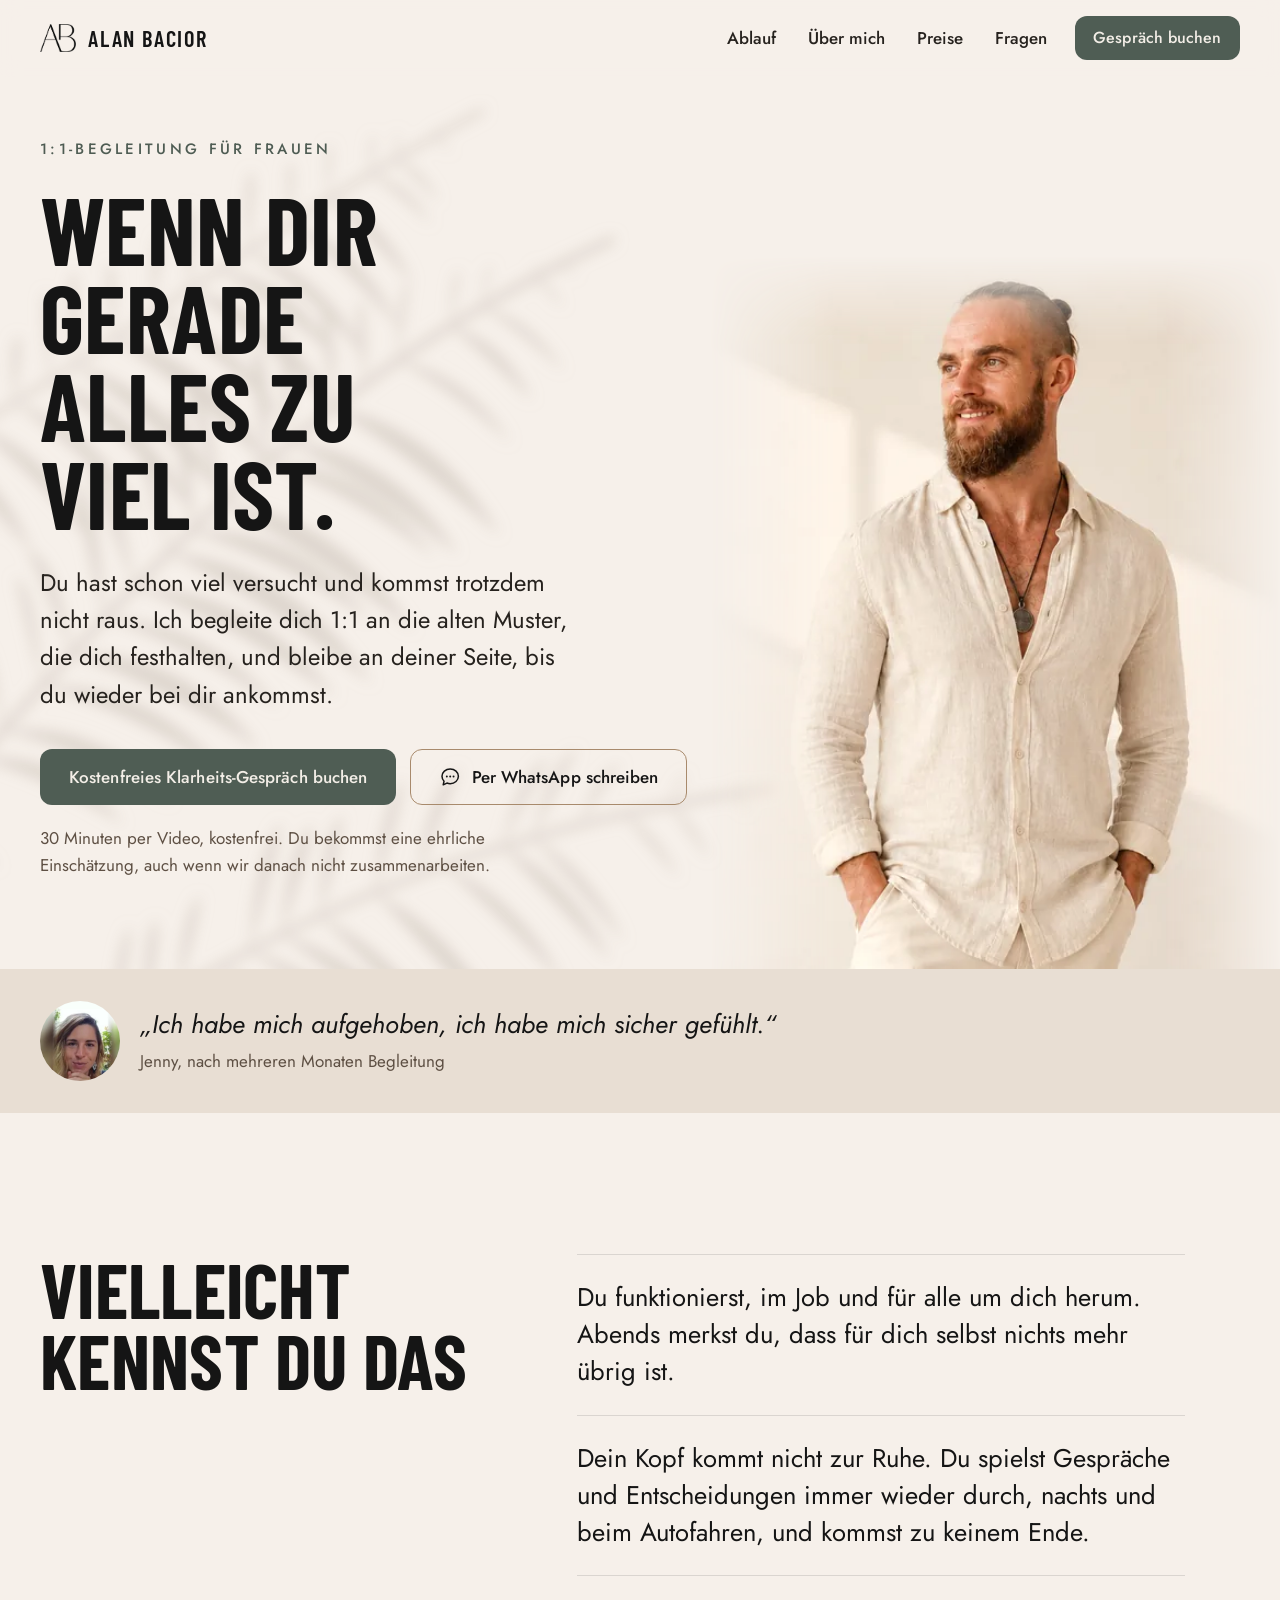
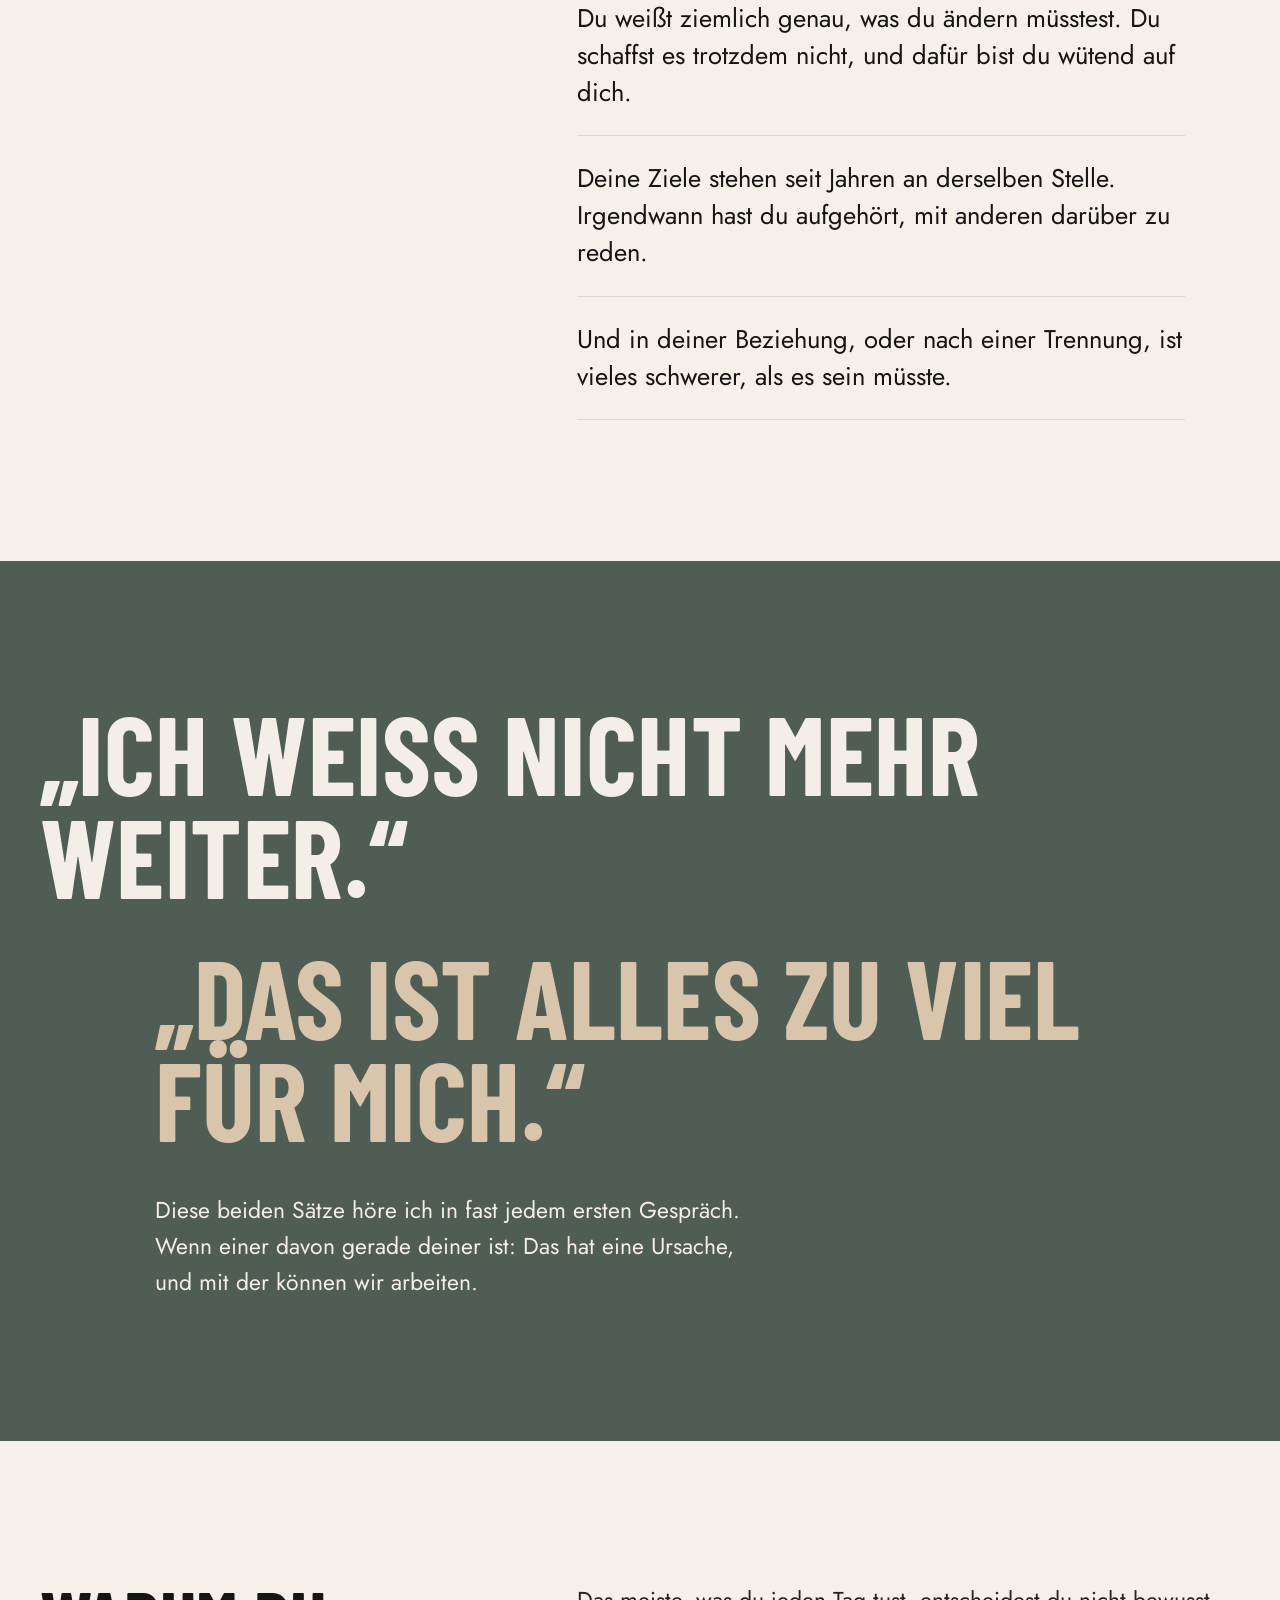
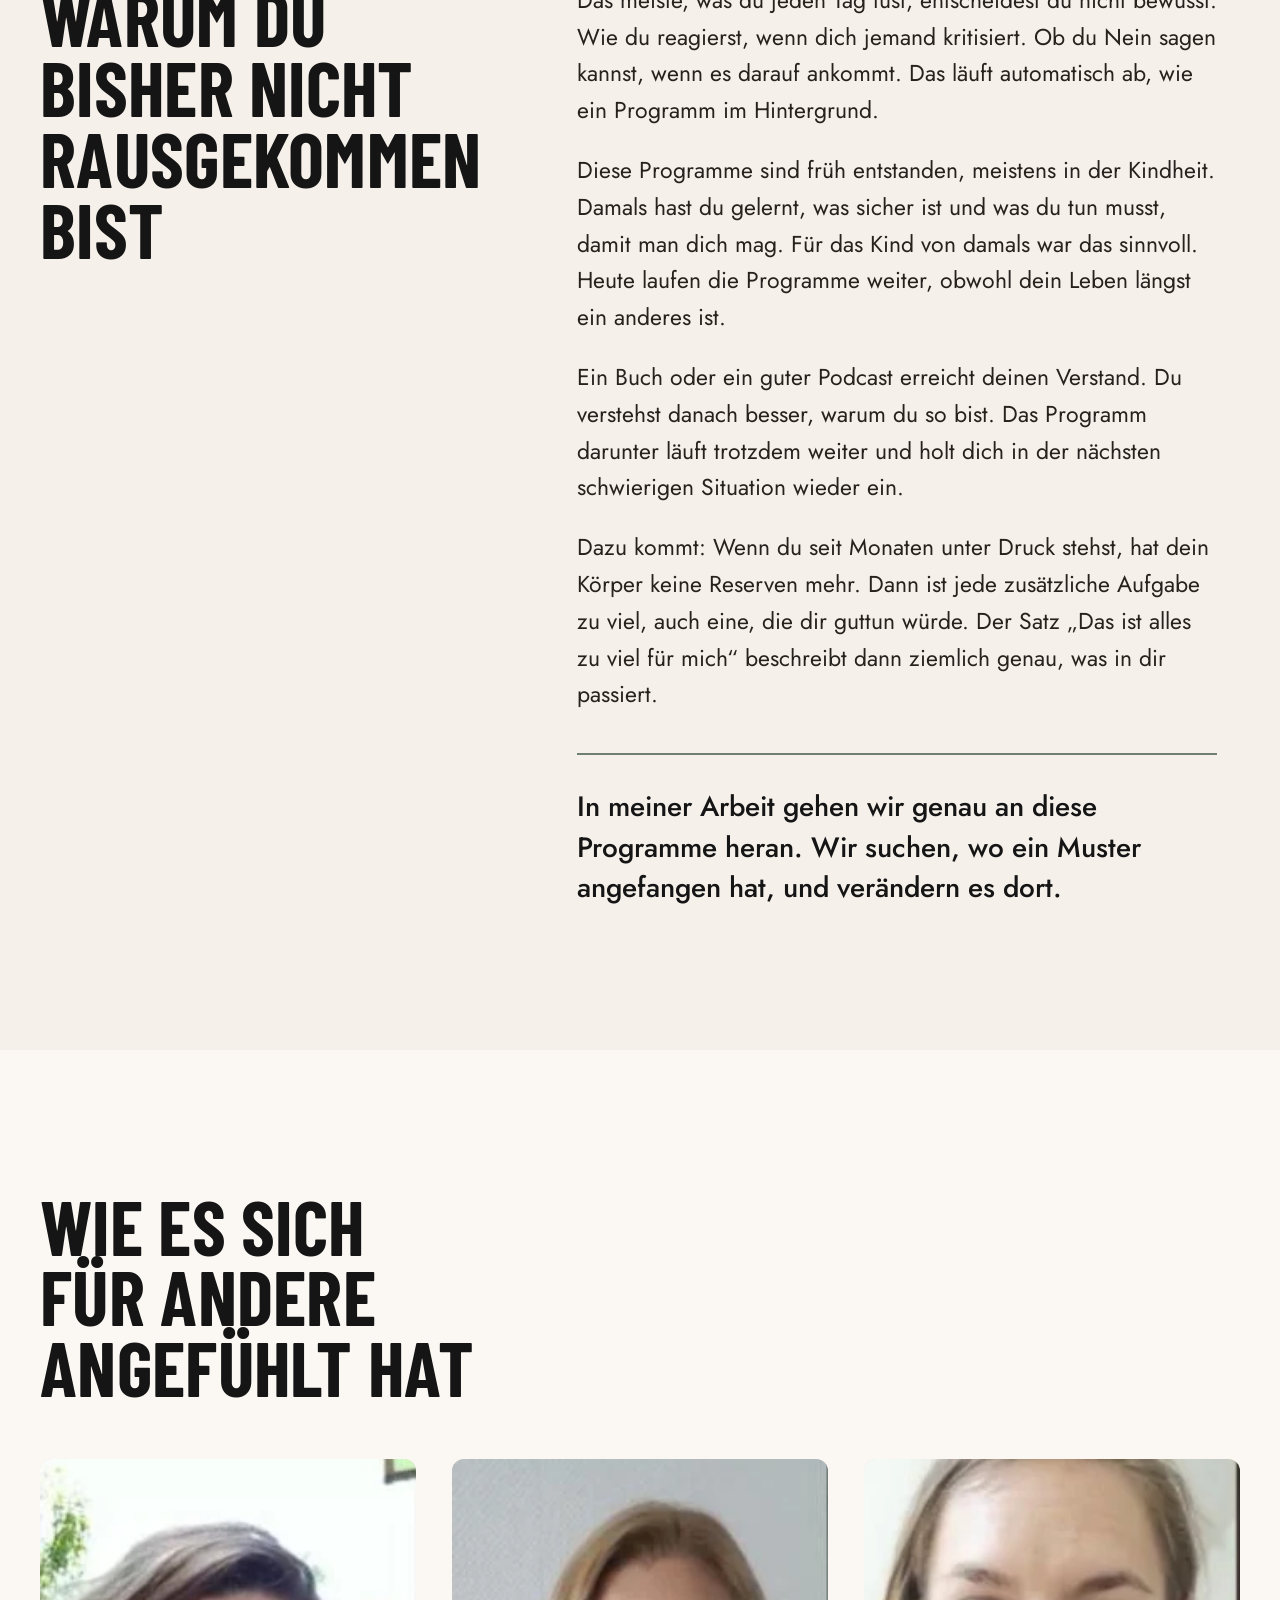
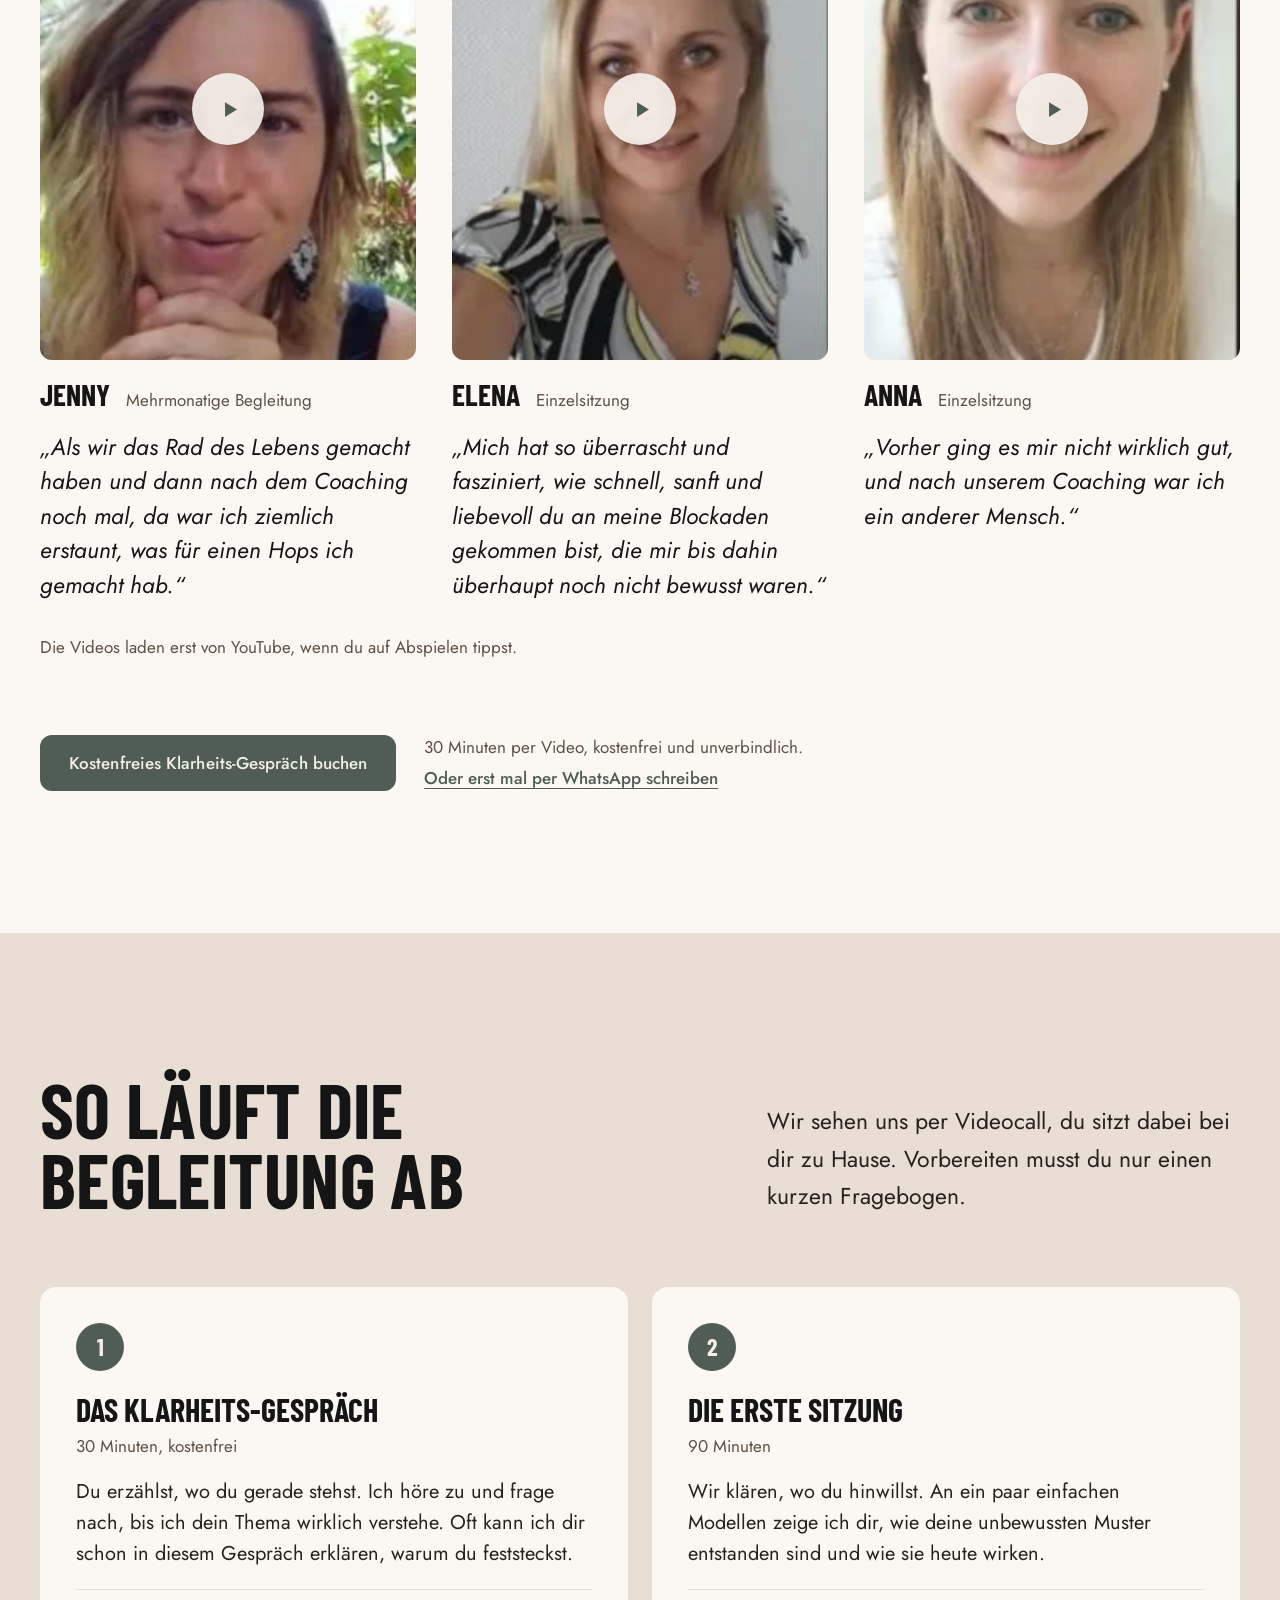
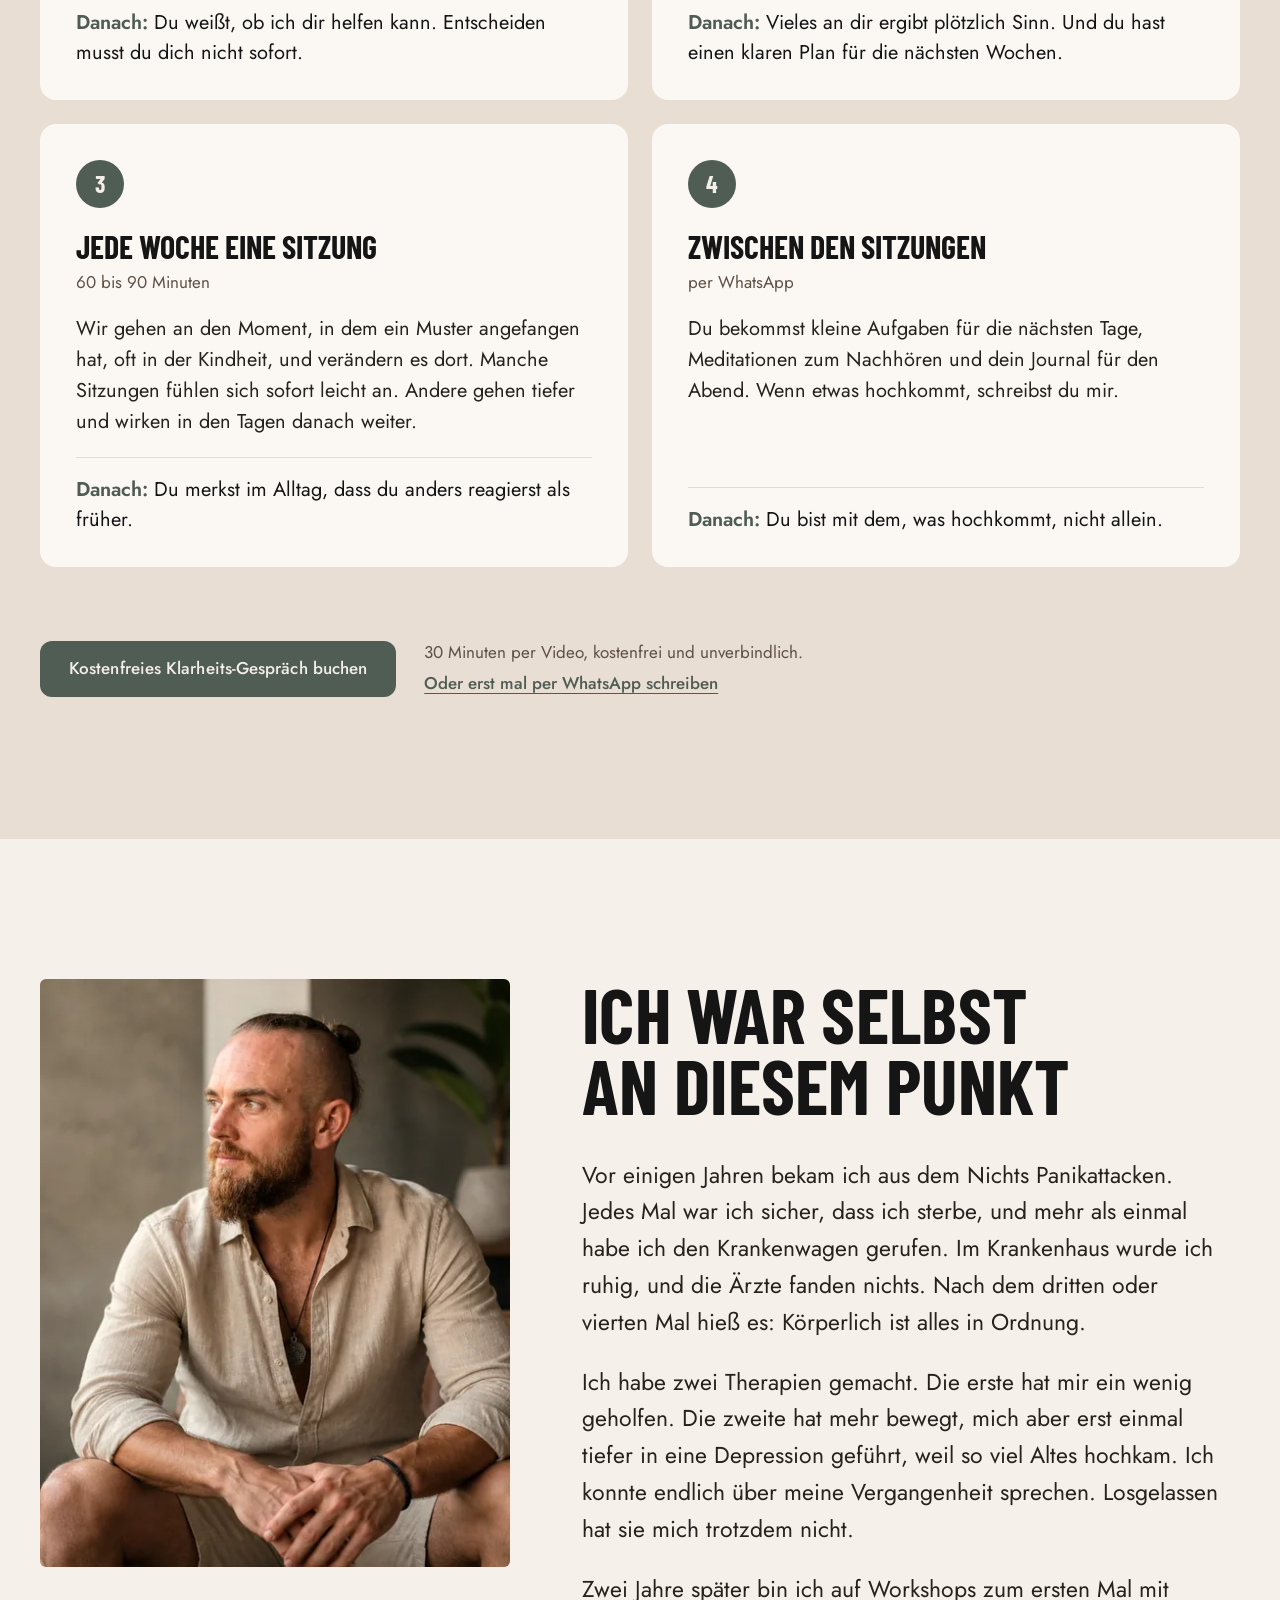
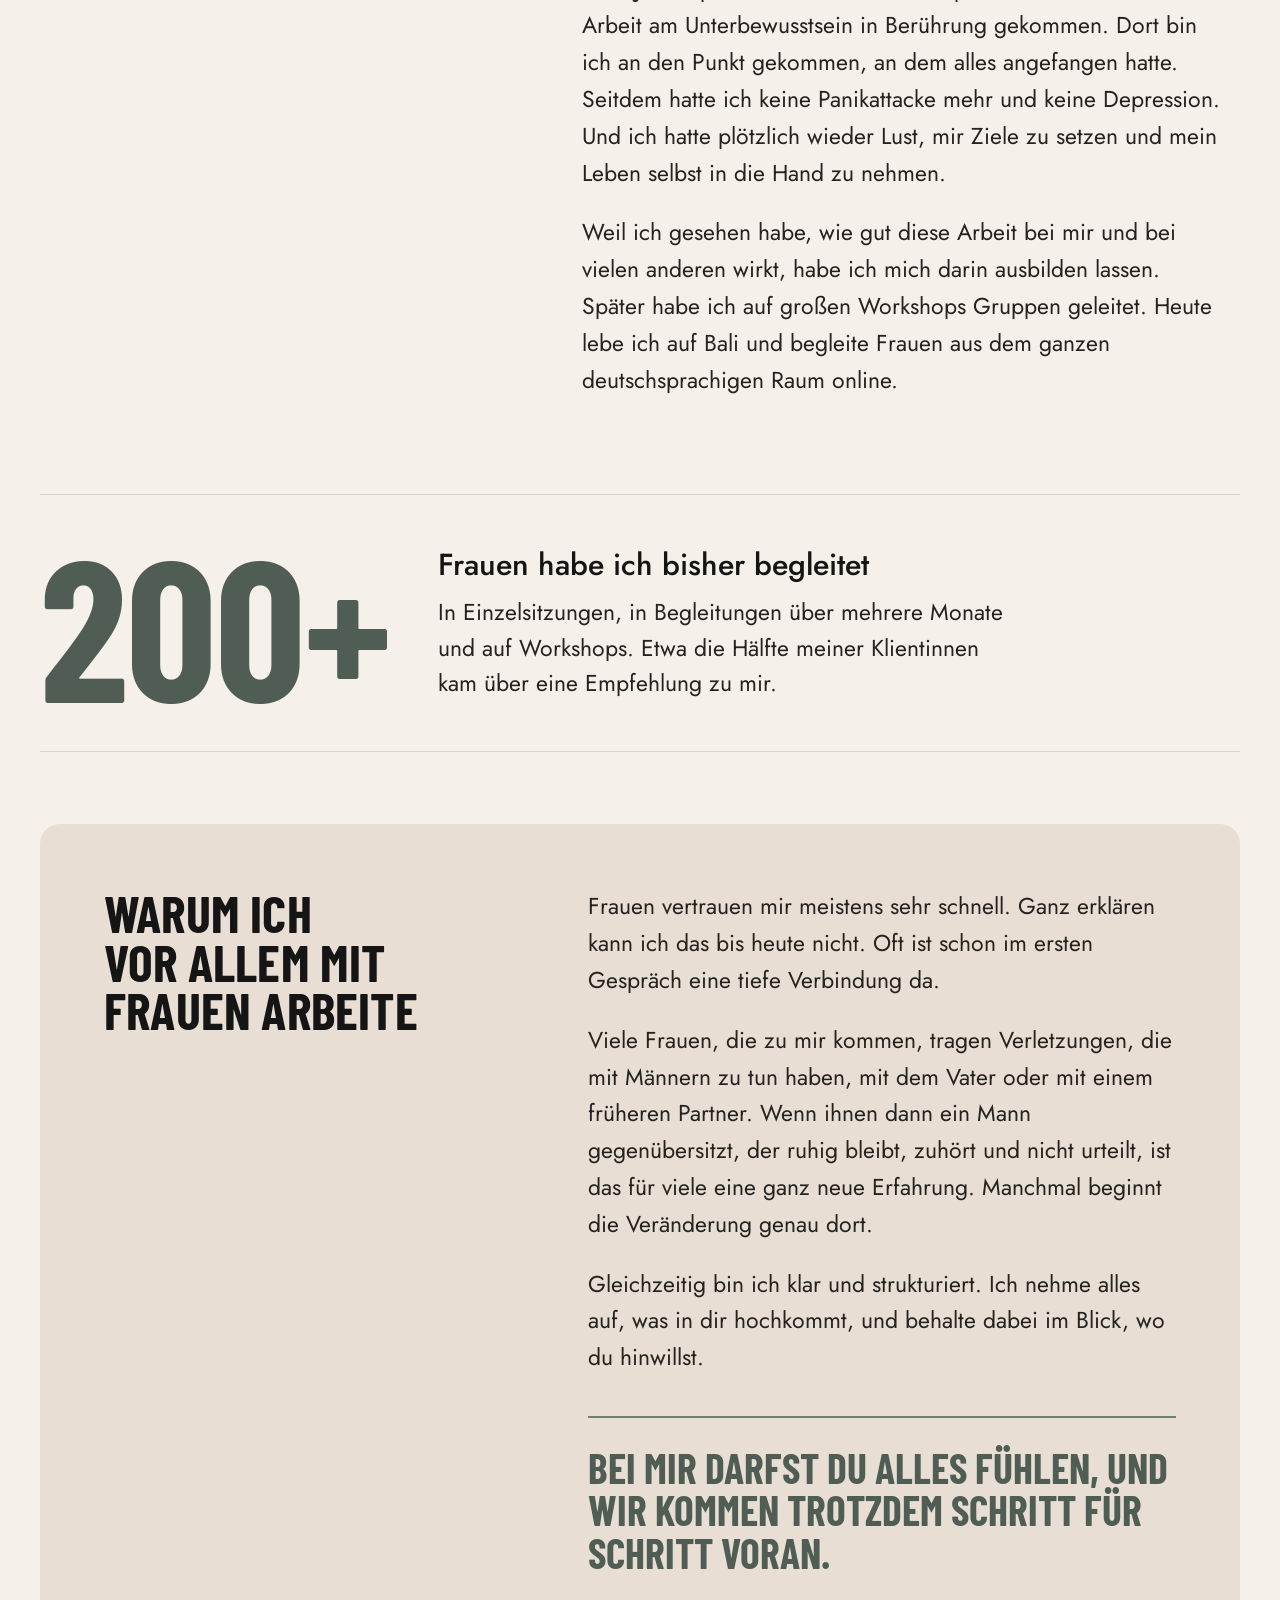
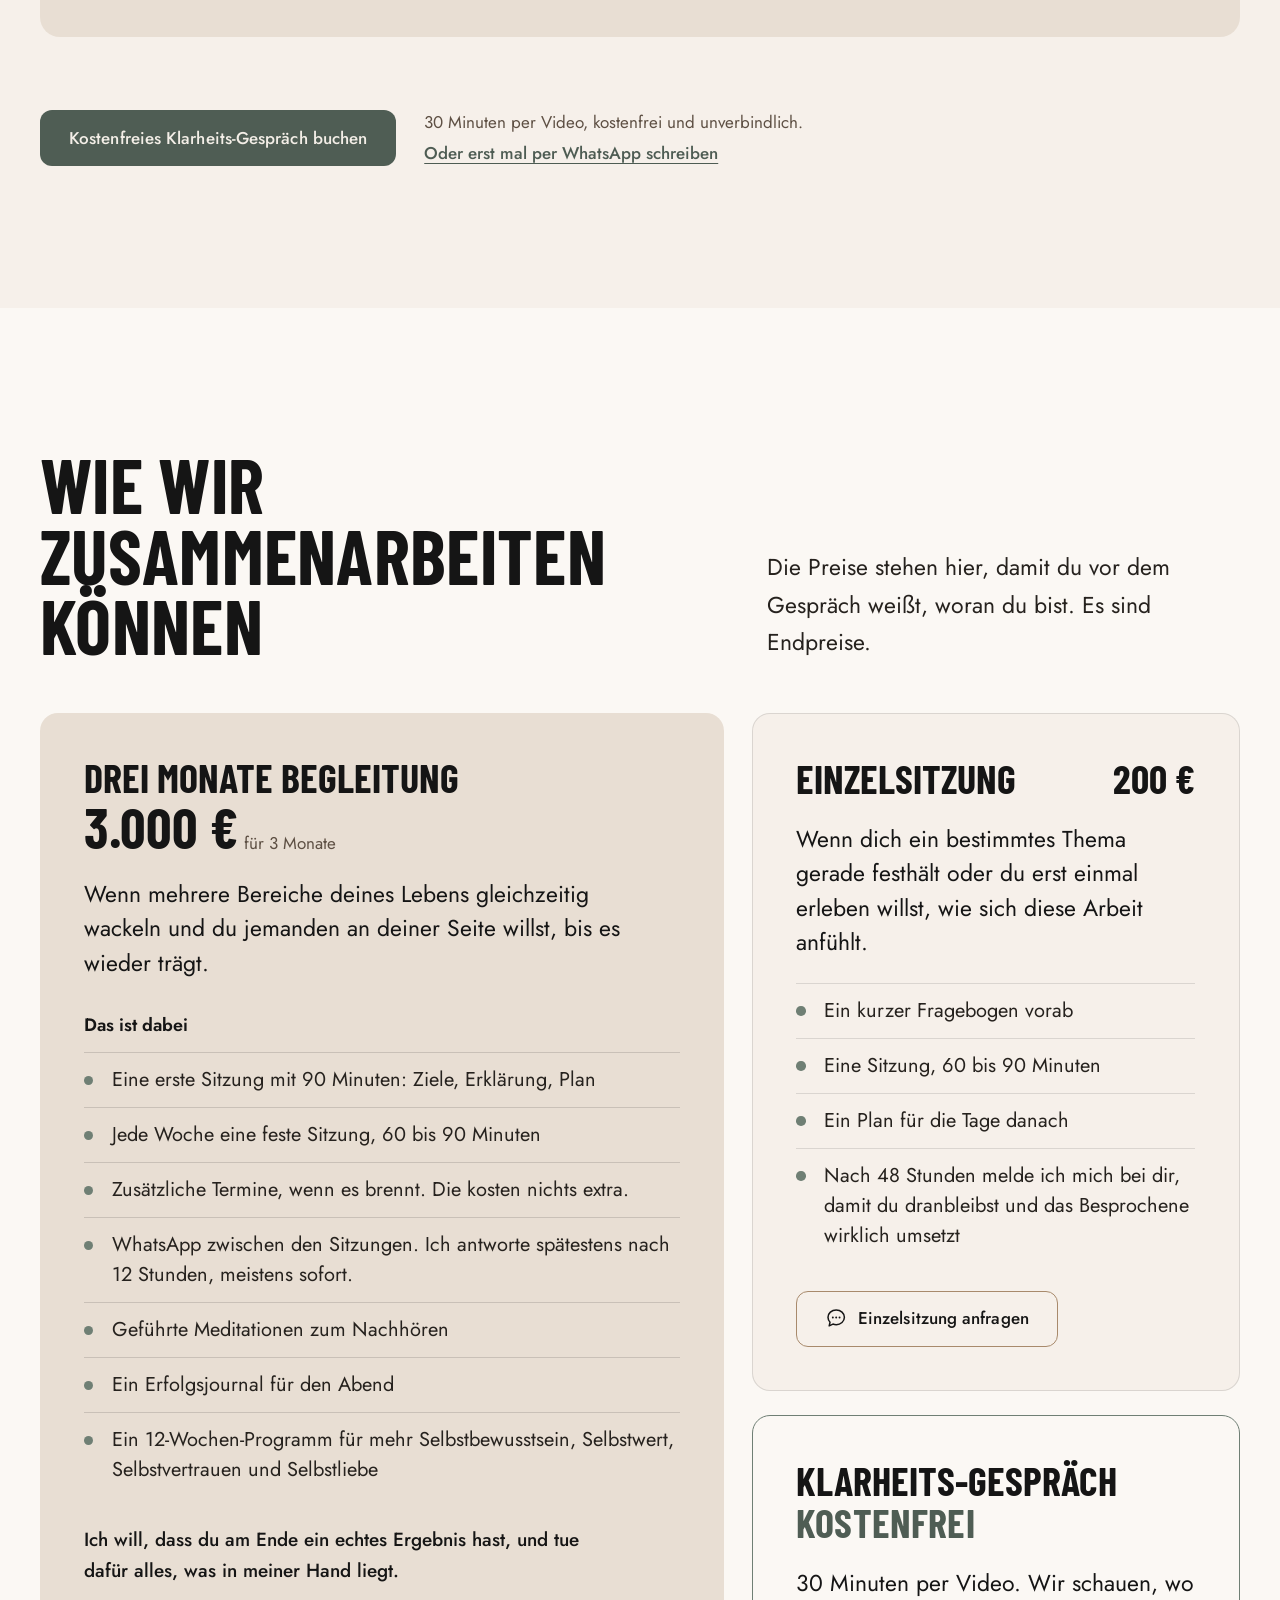
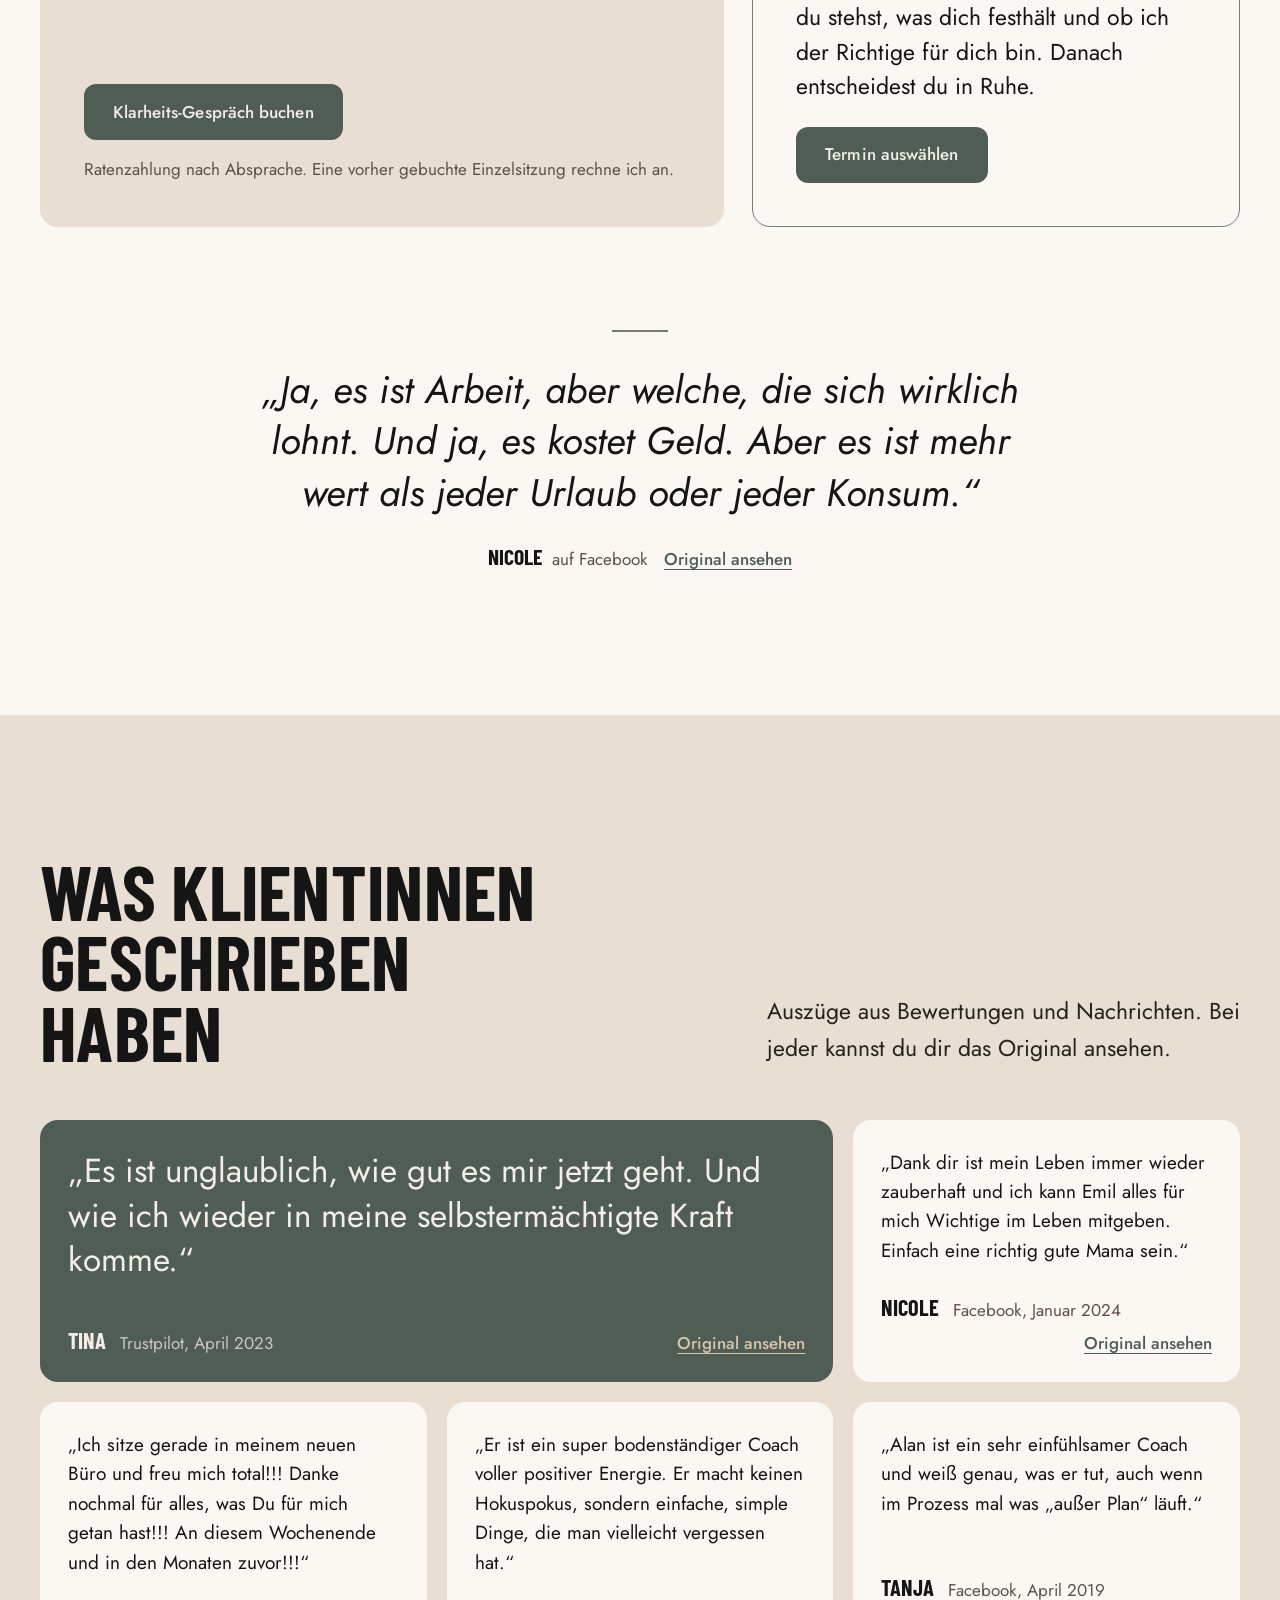
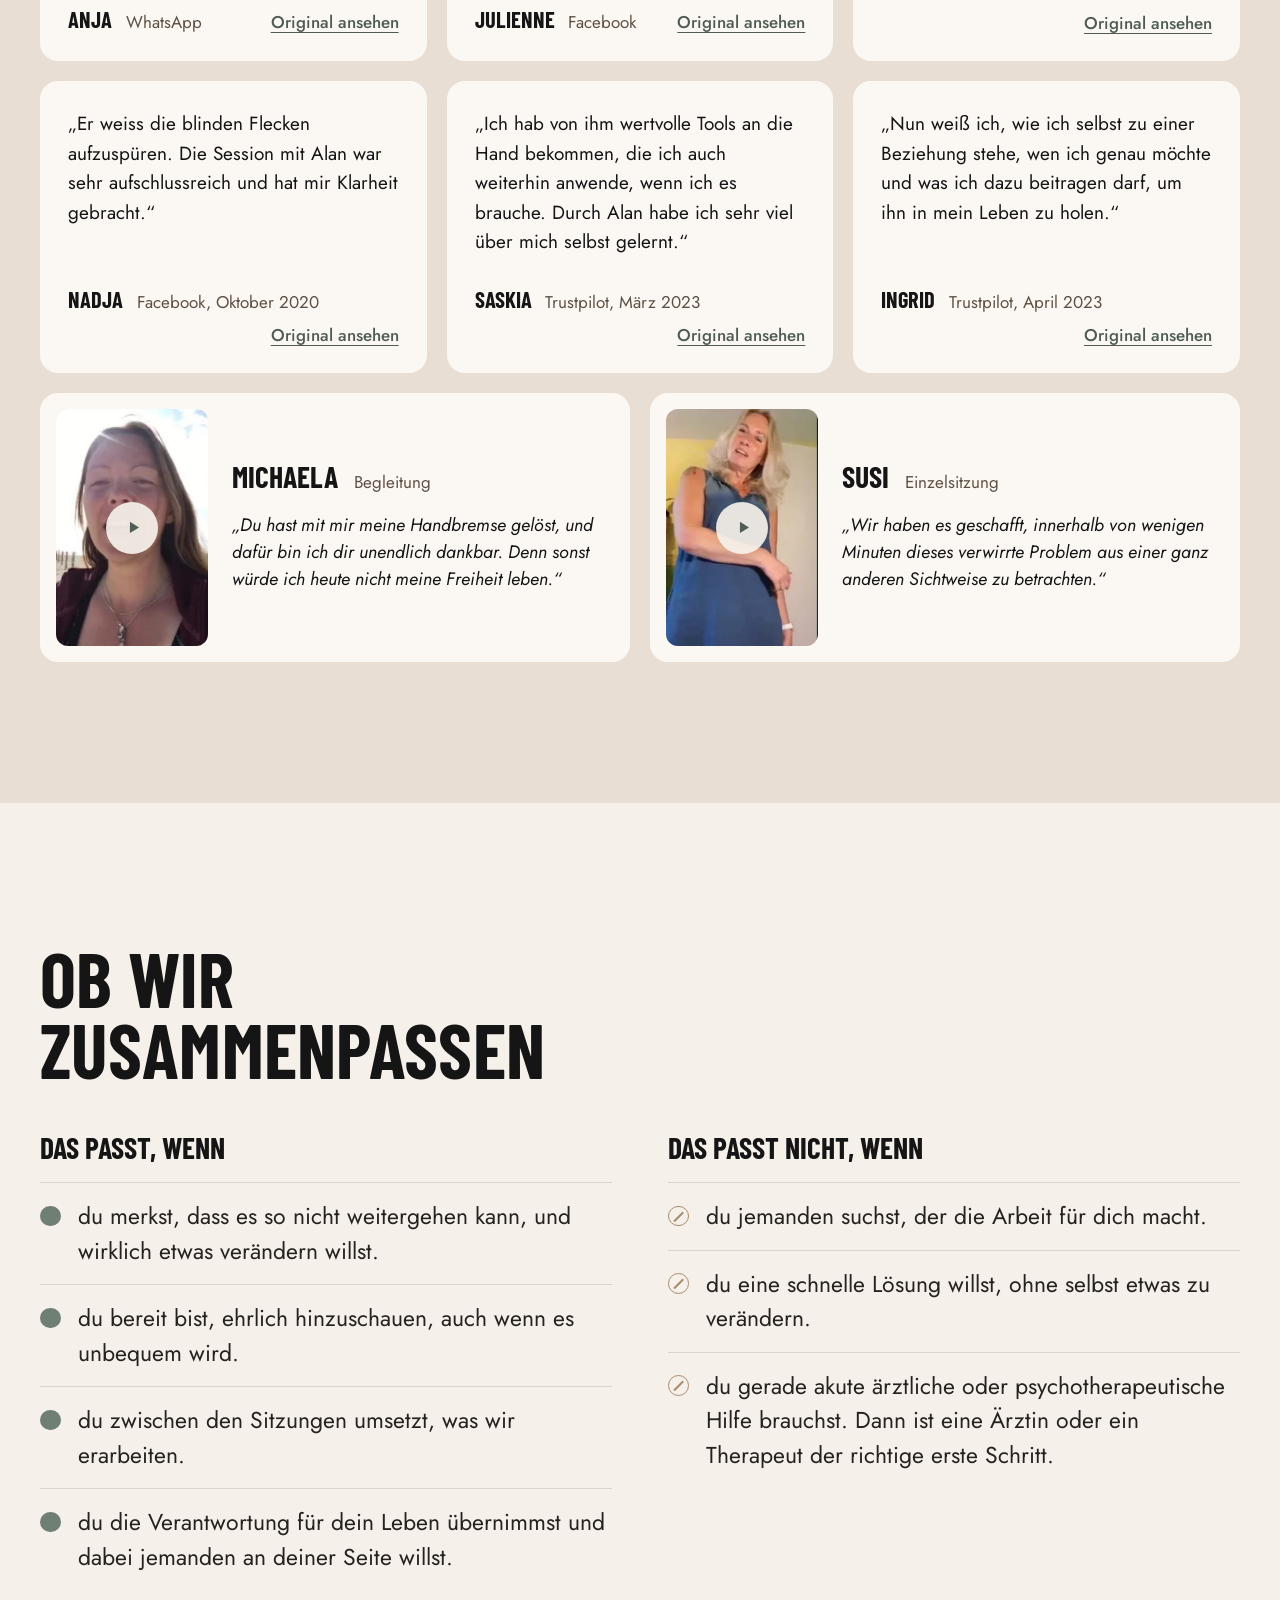
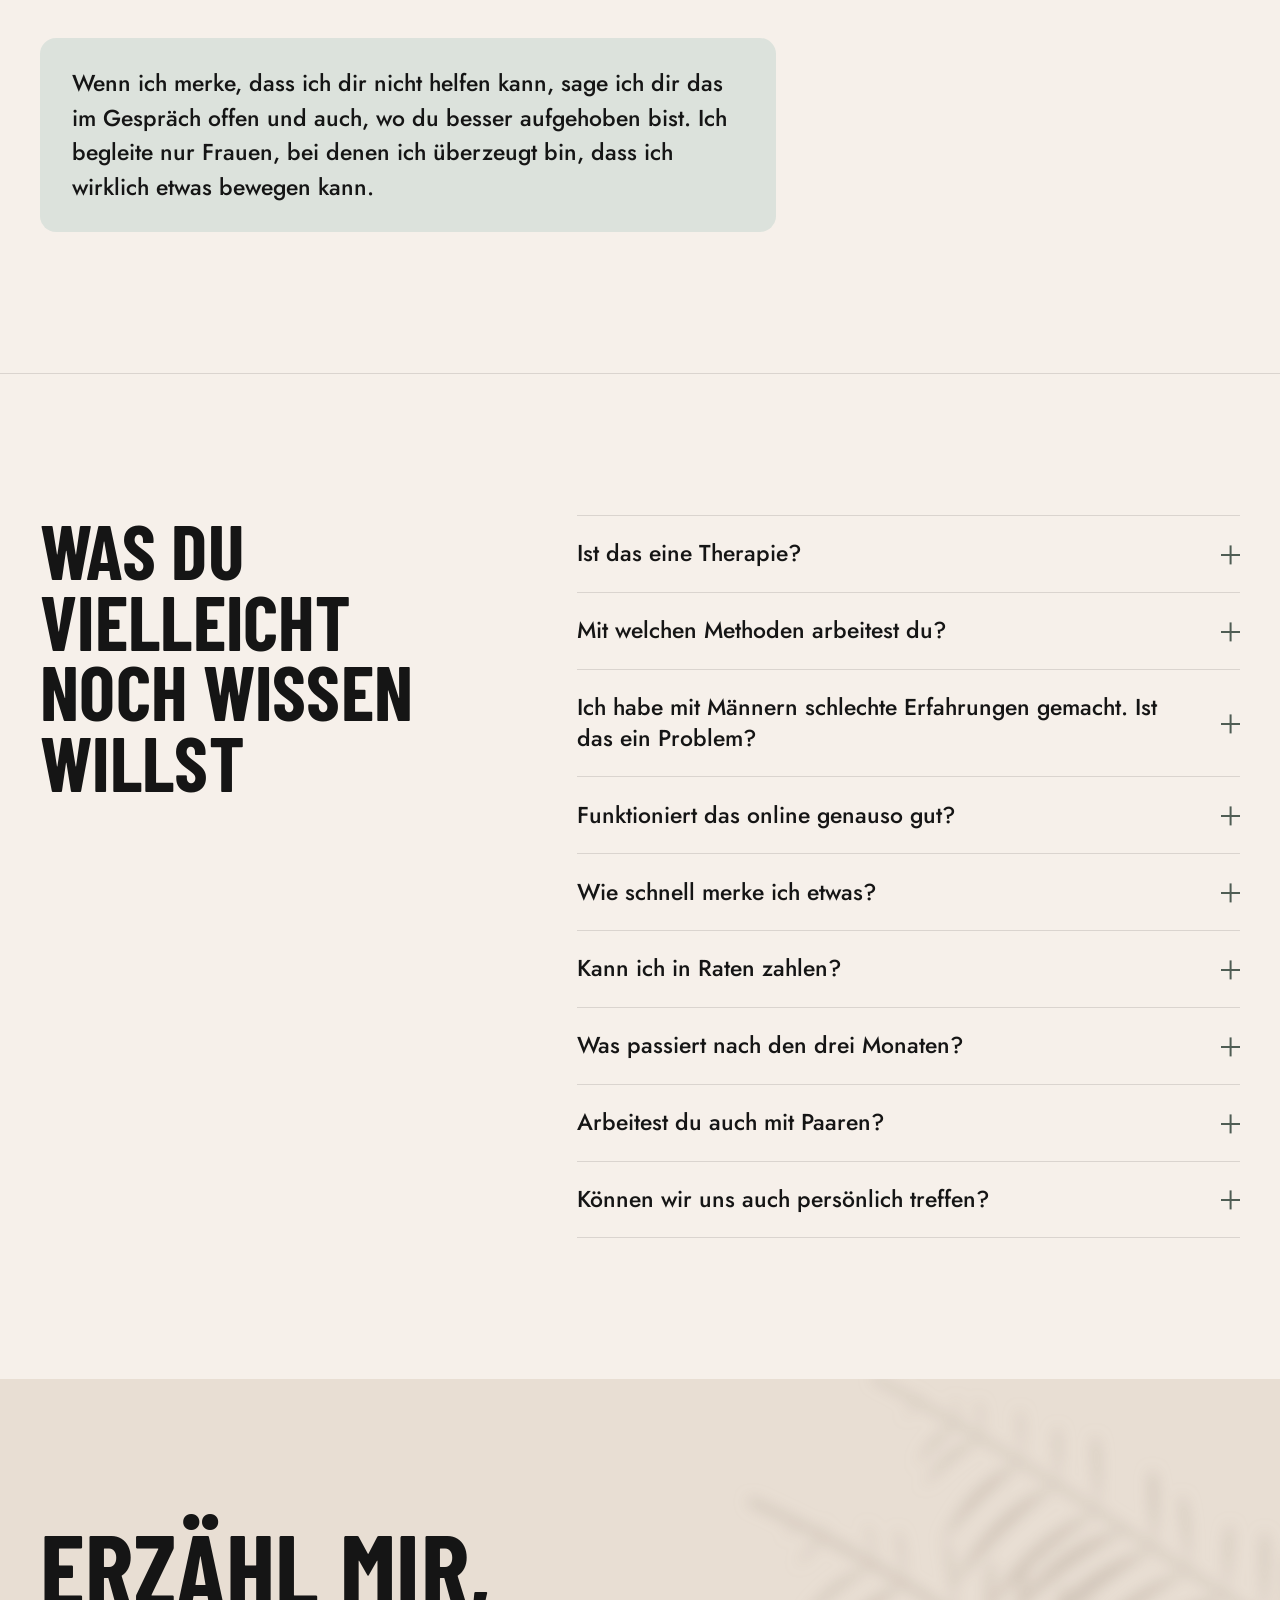
==== commit cb2dab48: "Datenschutzerklärung als eigene Seite Co-Authored-By: Claude Opus 5.5 <noreply@anthropic.com> Claude" ====
--- a/index.html
+++ b/index.html
@@ -18,7 +18,7 @@
 <link rel="apple-touch-icon" href="assets/img/apple-touch-icon.png">
 <link rel="preload" href="assets/fonts/barlow-condensed-latin-700-normal.woff2" as="font" type="font/woff2" crossorigin>
 <link rel="preload" href="assets/fonts/jost-latin-400-normal.woff2" as="font" type="font/woff2" crossorigin>
-<link rel="stylesheet" href="assets/styles.css?v=202610161206">
+<link rel="stylesheet" href="assets/styles.css?v=202610161238">
 <script type="application/ld+json">{"@context":"https://schema.org","@type":"Person","name":"Alan Bacior","jobTitle":"Coach","url":"https://www.alanbacior.de/","sameAs":["https://www.instagram.com/alanbacior/"]}</script>
 </head>
 <body>
@@ -565,6 +565,6 @@
 </dialog>
 
 <script>window.__ORIGINAL_OF = "Originalbeitrag von {name}";</script>
-<script src="assets/main.js?v=202610161206" defer></script>
+<script src="assets/main.js?v=202610161238" defer></script>
 </body>
 </html>
--- a/assets/styles.css
+++ b/assets/styles.css
@@ -467,8 +467,26 @@
 .original img { width: 100%; height: auto; border-radius: 8px; border: 1px solid var(--line); }
 
 /* Rechtstexte */
-.legal { padding-top: 1rem; }
-.legal .h2 { margin-bottom: 2rem; }
+.legal { padding-top: clamp(2.5rem, 6vw, 4.5rem); }
+.legal .h2 { margin-bottom: 2.5rem; max-width: none; font-size: clamp(2.1rem, 8.4vw, 3.5rem); overflow-wrap: break-word; hyphens: auto; }
+.legal__body { font-size: var(--fs-small); line-height: 1.7; }
+.legal__body h2 {
+  font-family: var(--display); font-weight: 700; text-transform: uppercase; letter-spacing: .004em;
+  font-size: clamp(1.75rem, 3vw, 2.25rem); line-height: 1; color: var(--ink);
+  margin: 3.5rem 0 1.25rem; padding-top: 2rem; border-top: 1px solid var(--line);
+}
+.legal__body h2:first-child { margin-top: 0; padding-top: 0; border-top: 0; }
+.legal__body h3 { font-family: var(--text); font-weight: 600; font-size: var(--fs-body); line-height: 1.35; color: var(--ink); margin: 2rem 0 .6rem; }
+.legal__body h2 + h3 { margin-top: 0; }
+.legal__address { font-size: var(--fs-body); line-height: 1.55; color: var(--ink); }
+.legal__body .textlink { font-size: inherit; }
+.legal__back { margin-top: 3.5rem; }
+.legal__stand { color: var(--muted); }
+.legal__body ul { margin: 0 0 1em; padding-left: 1.2rem; }
+.legal__body li { margin-bottom: .35rem; }
+.legal__body li::marker { color: var(--sage); }
+.legal__body strong { color: var(--ink); font-weight: 600; }
+.legal + .site-footer { border-top: 1px solid var(--line); }
 
 @media (prefers-reduced-motion: reduce) {
   html { scroll-behavior: auto; }
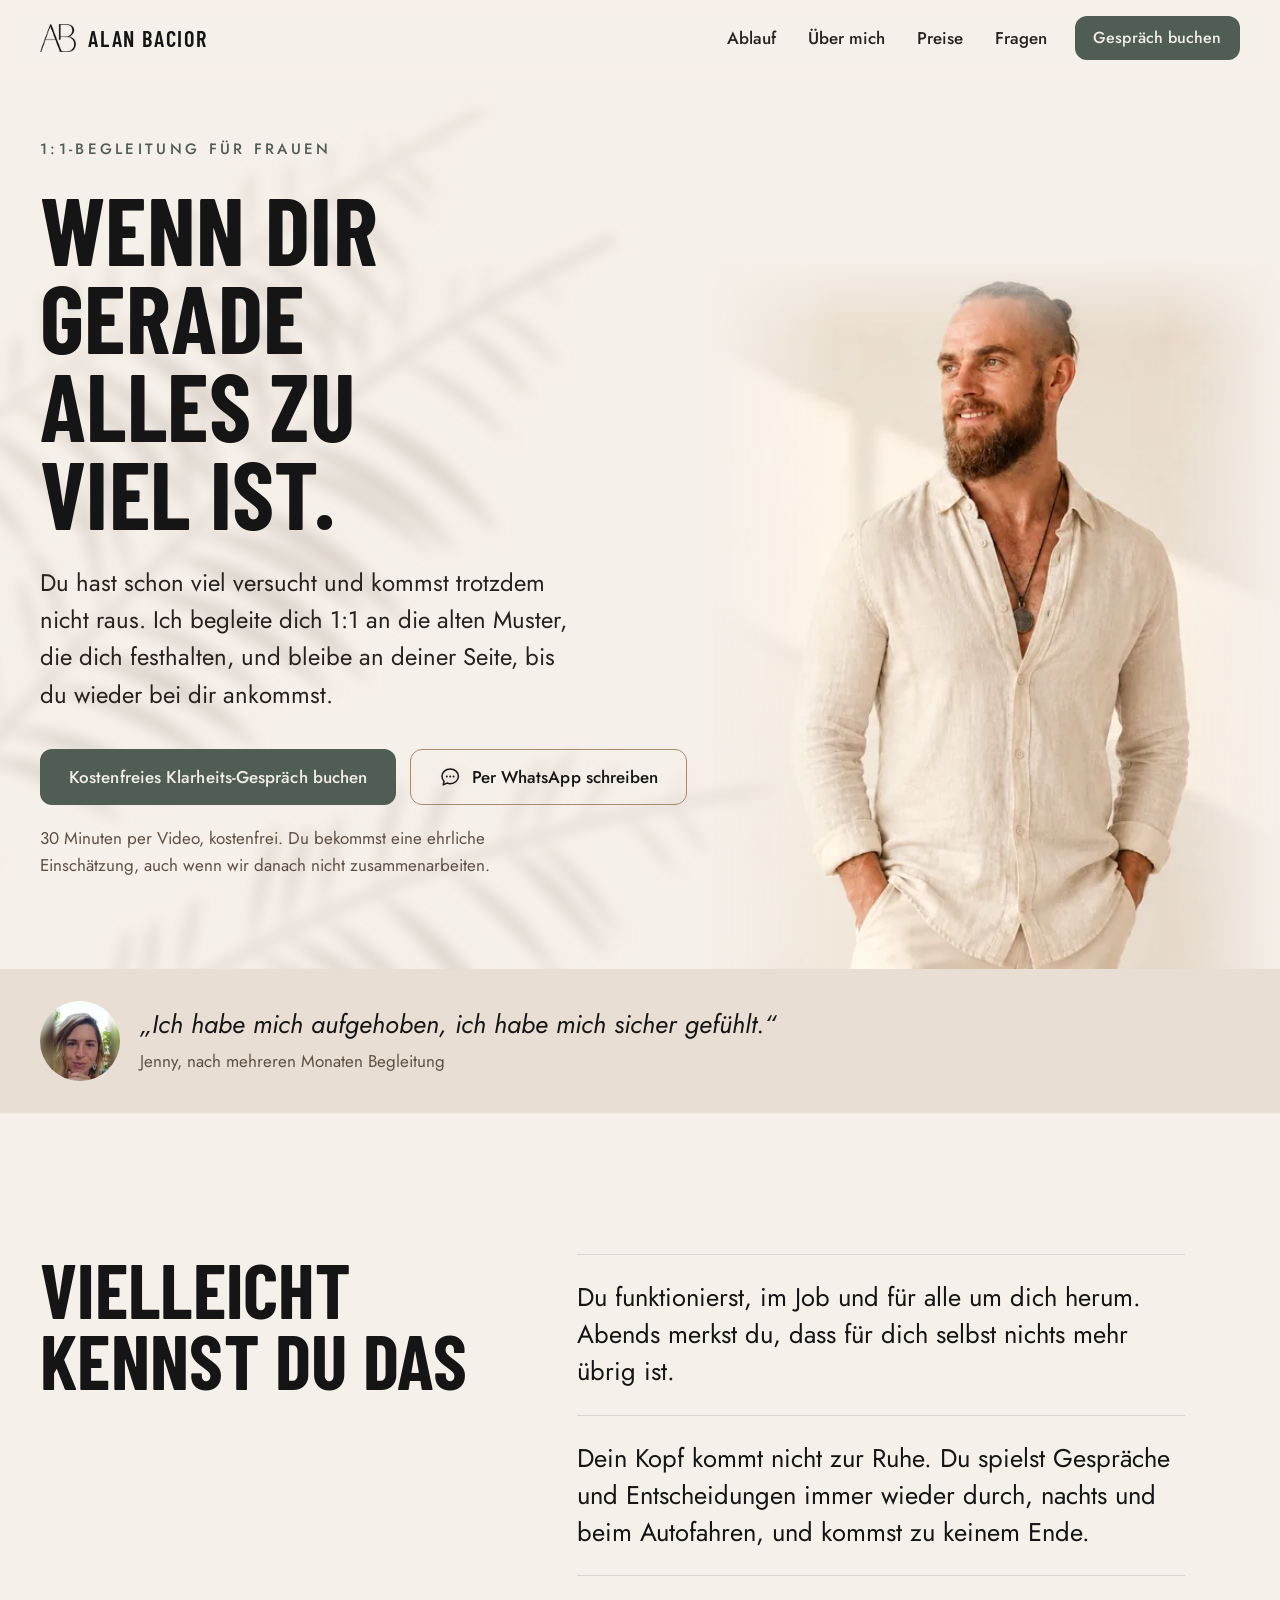
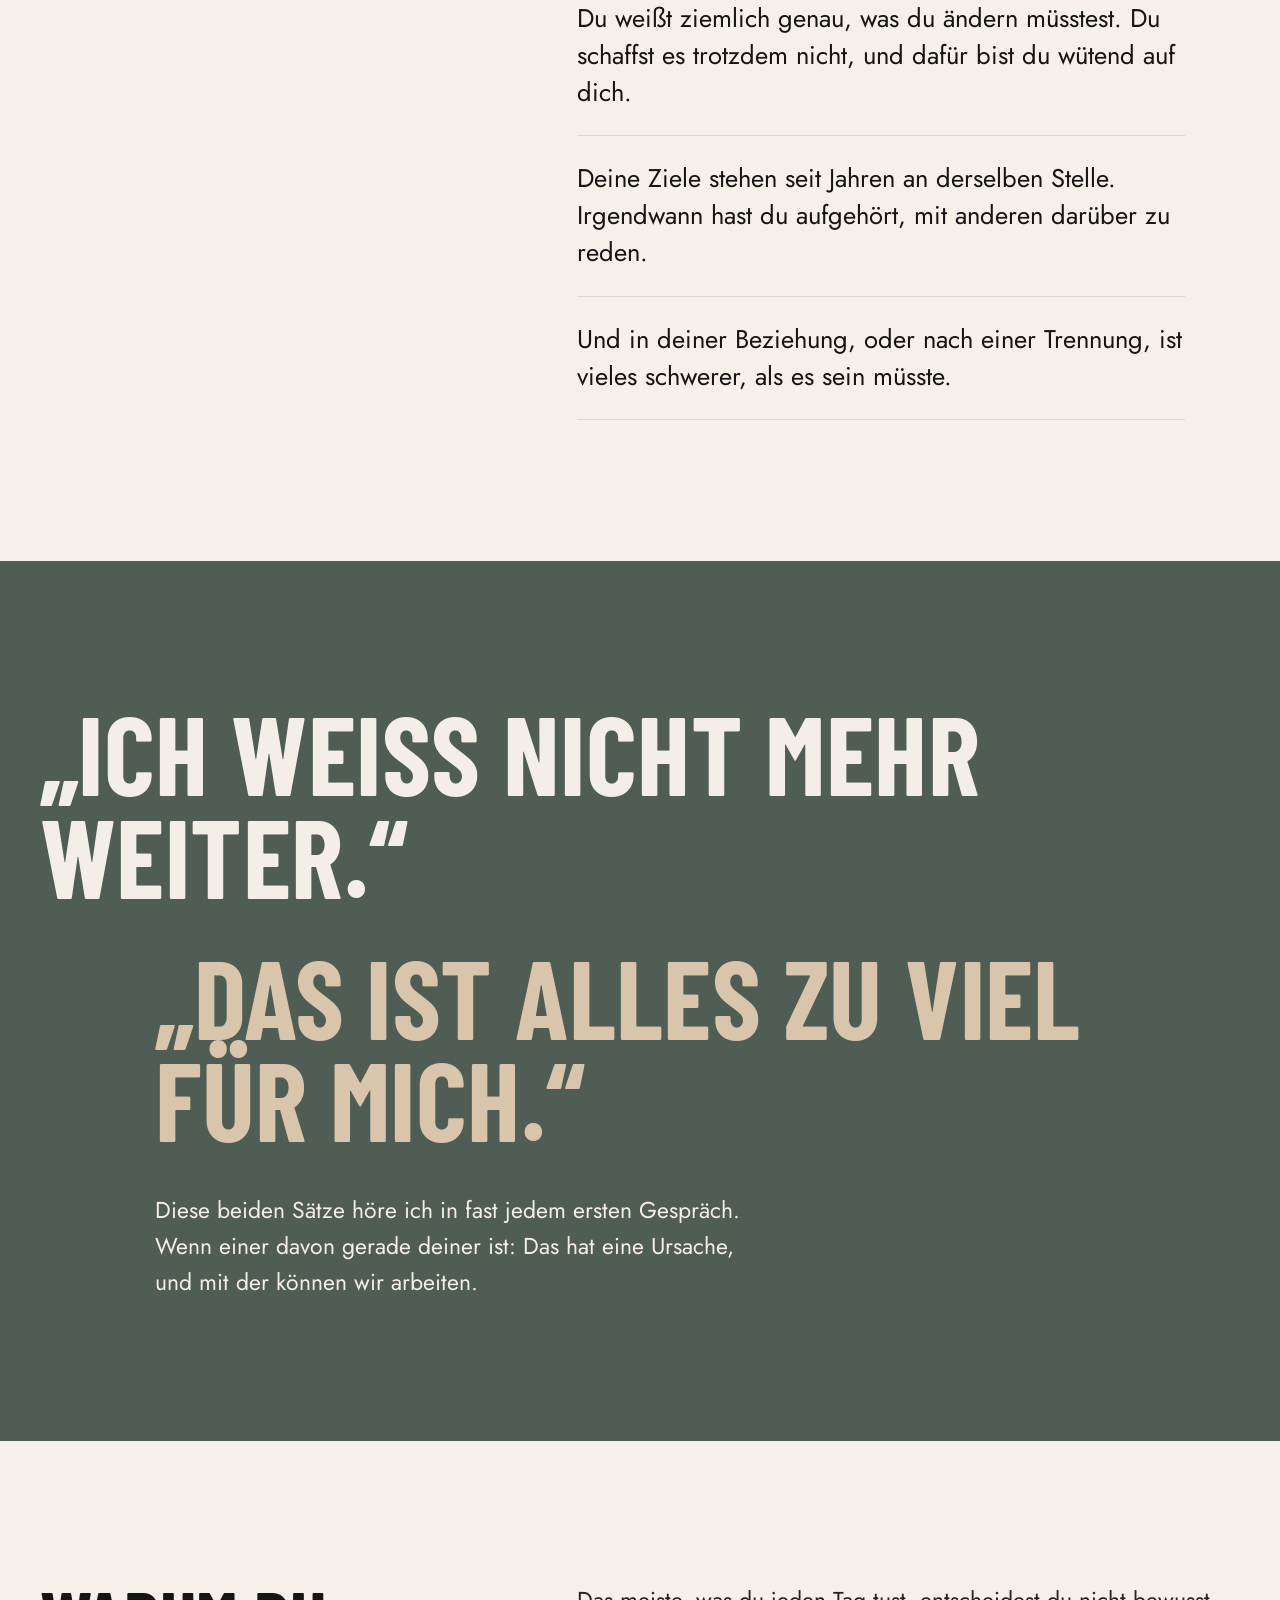
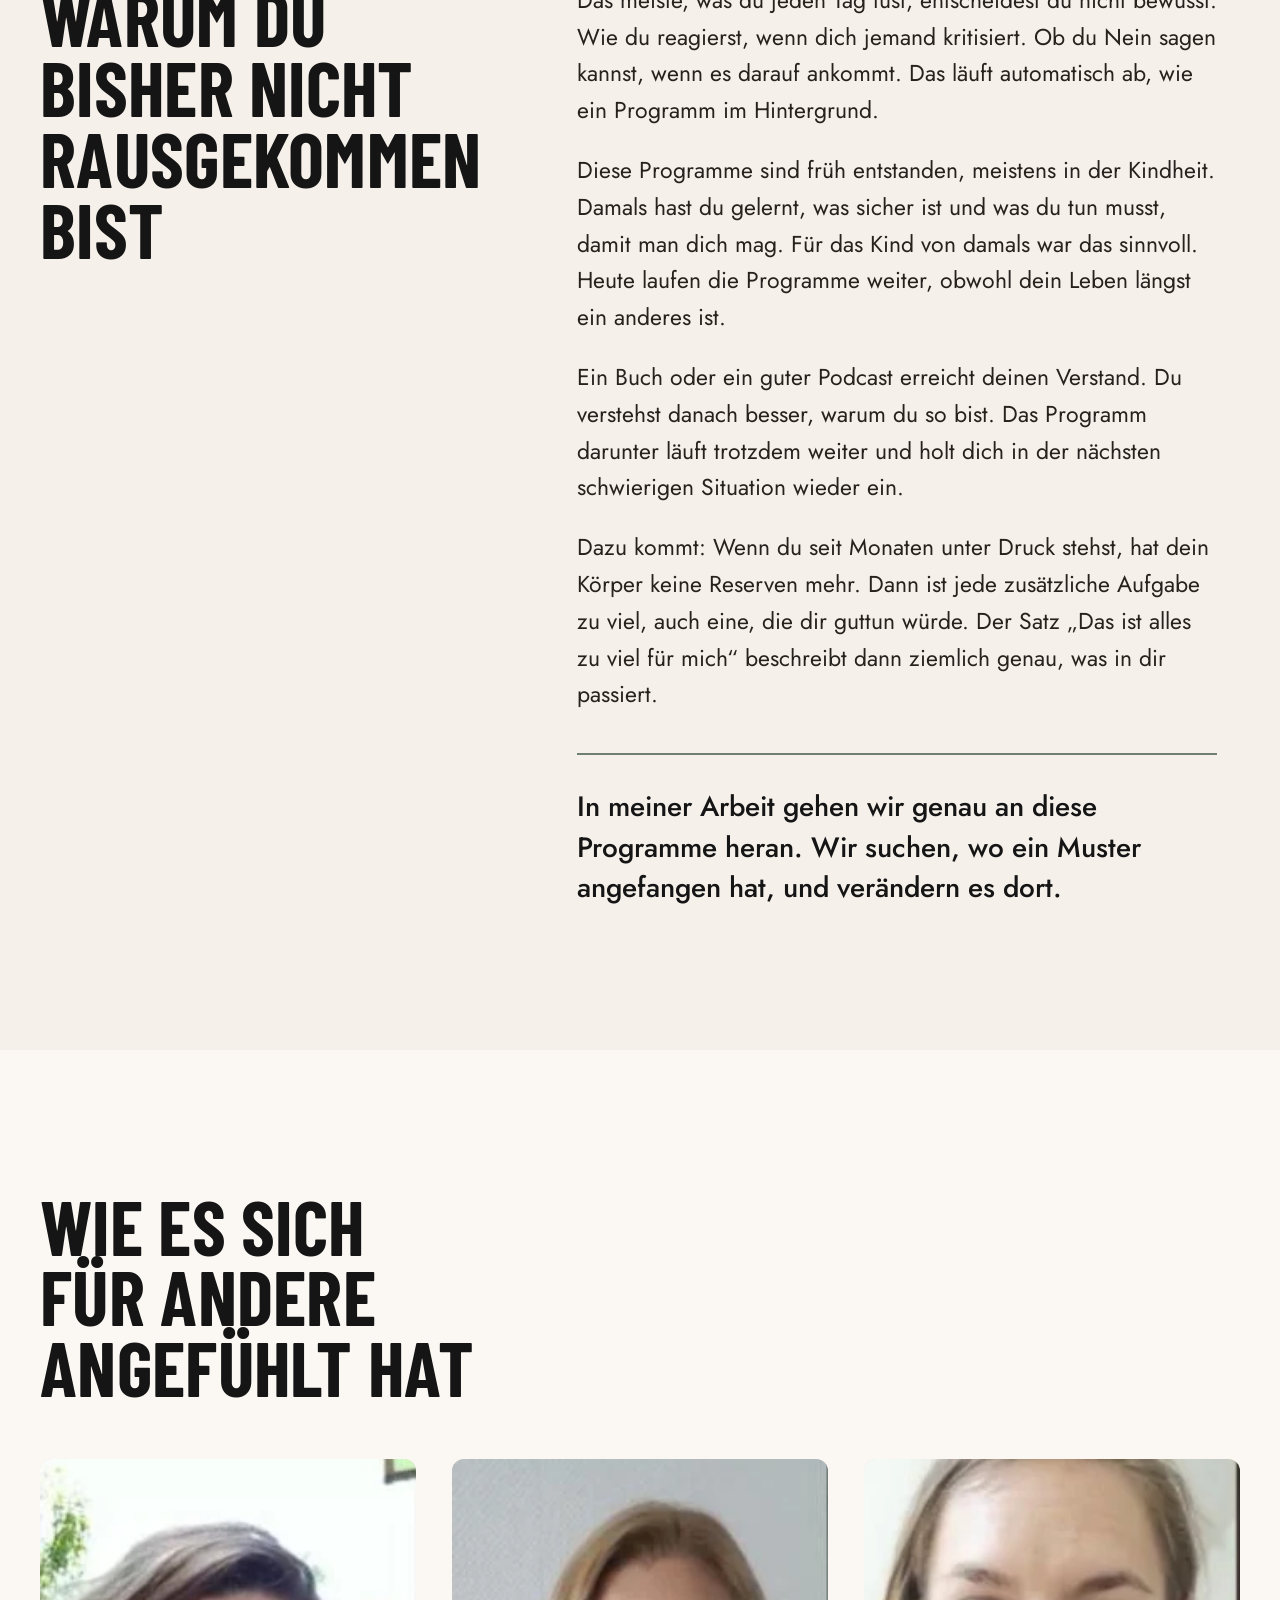
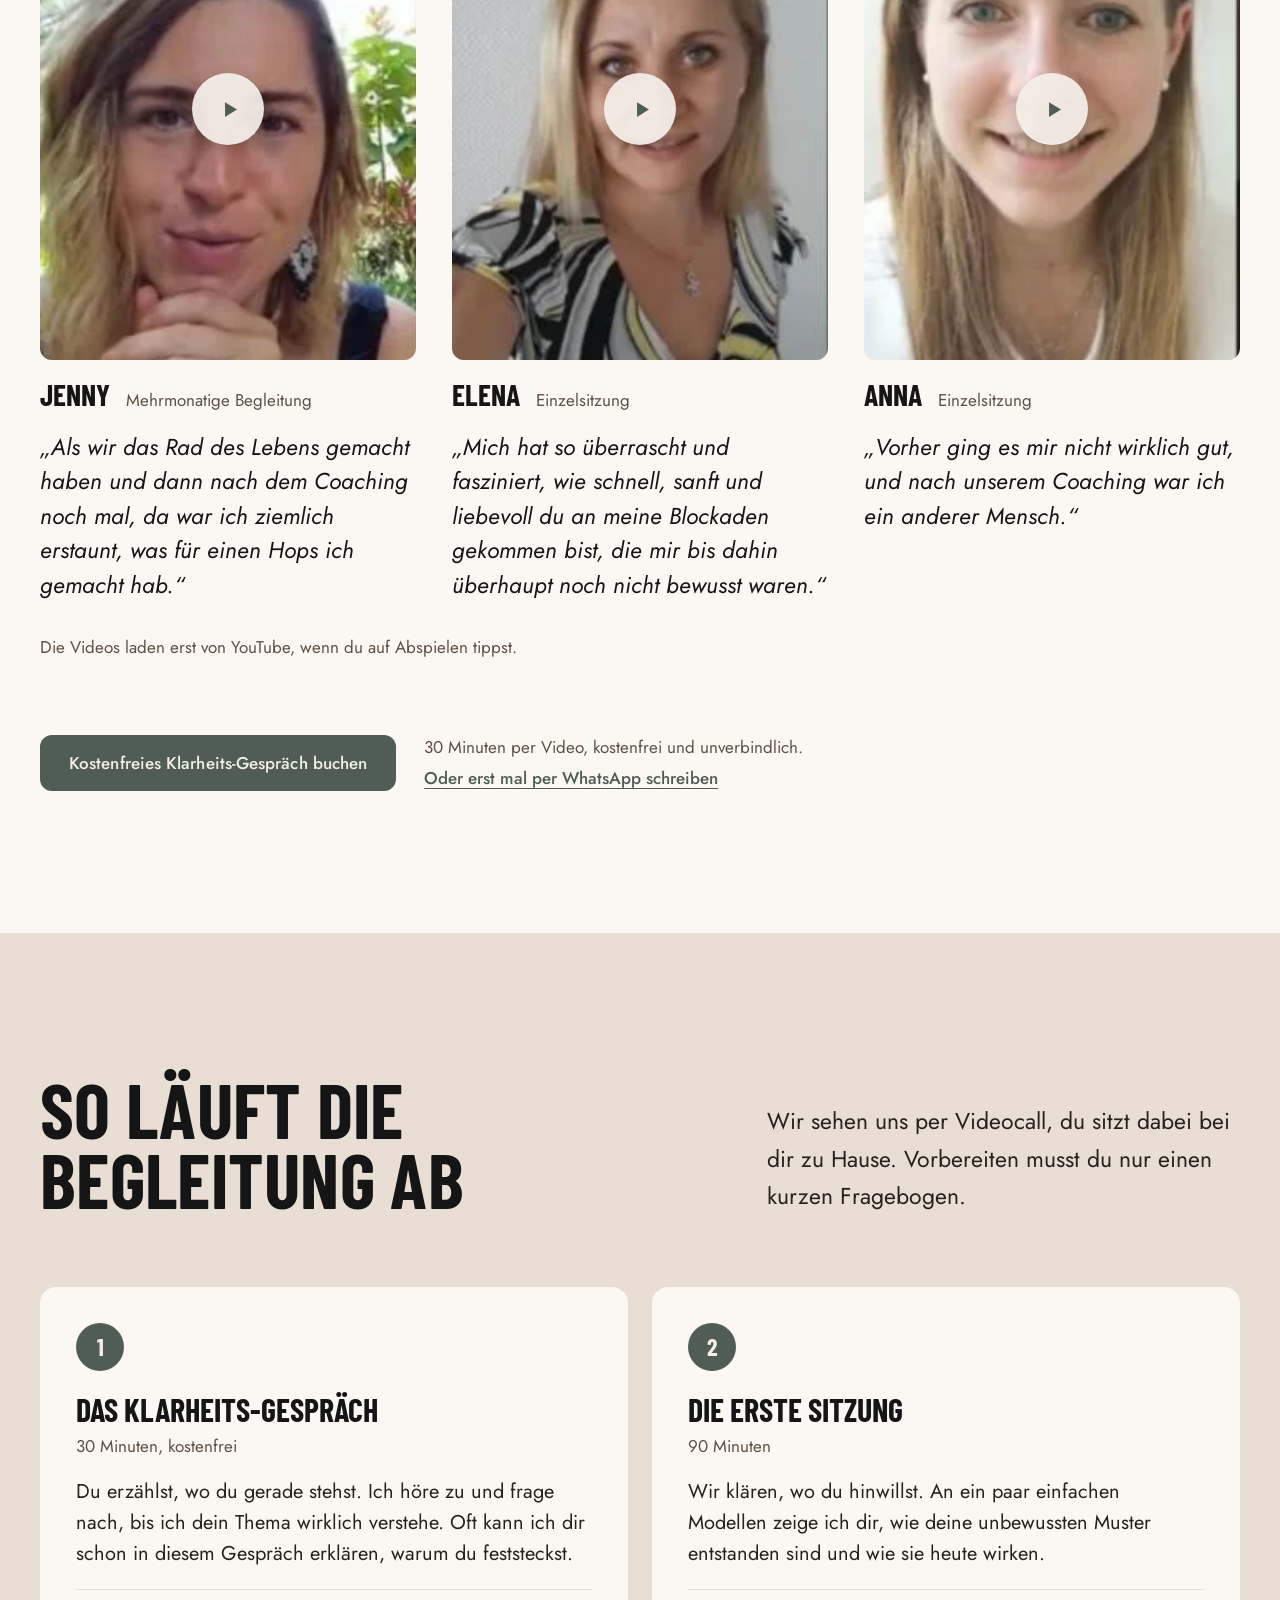
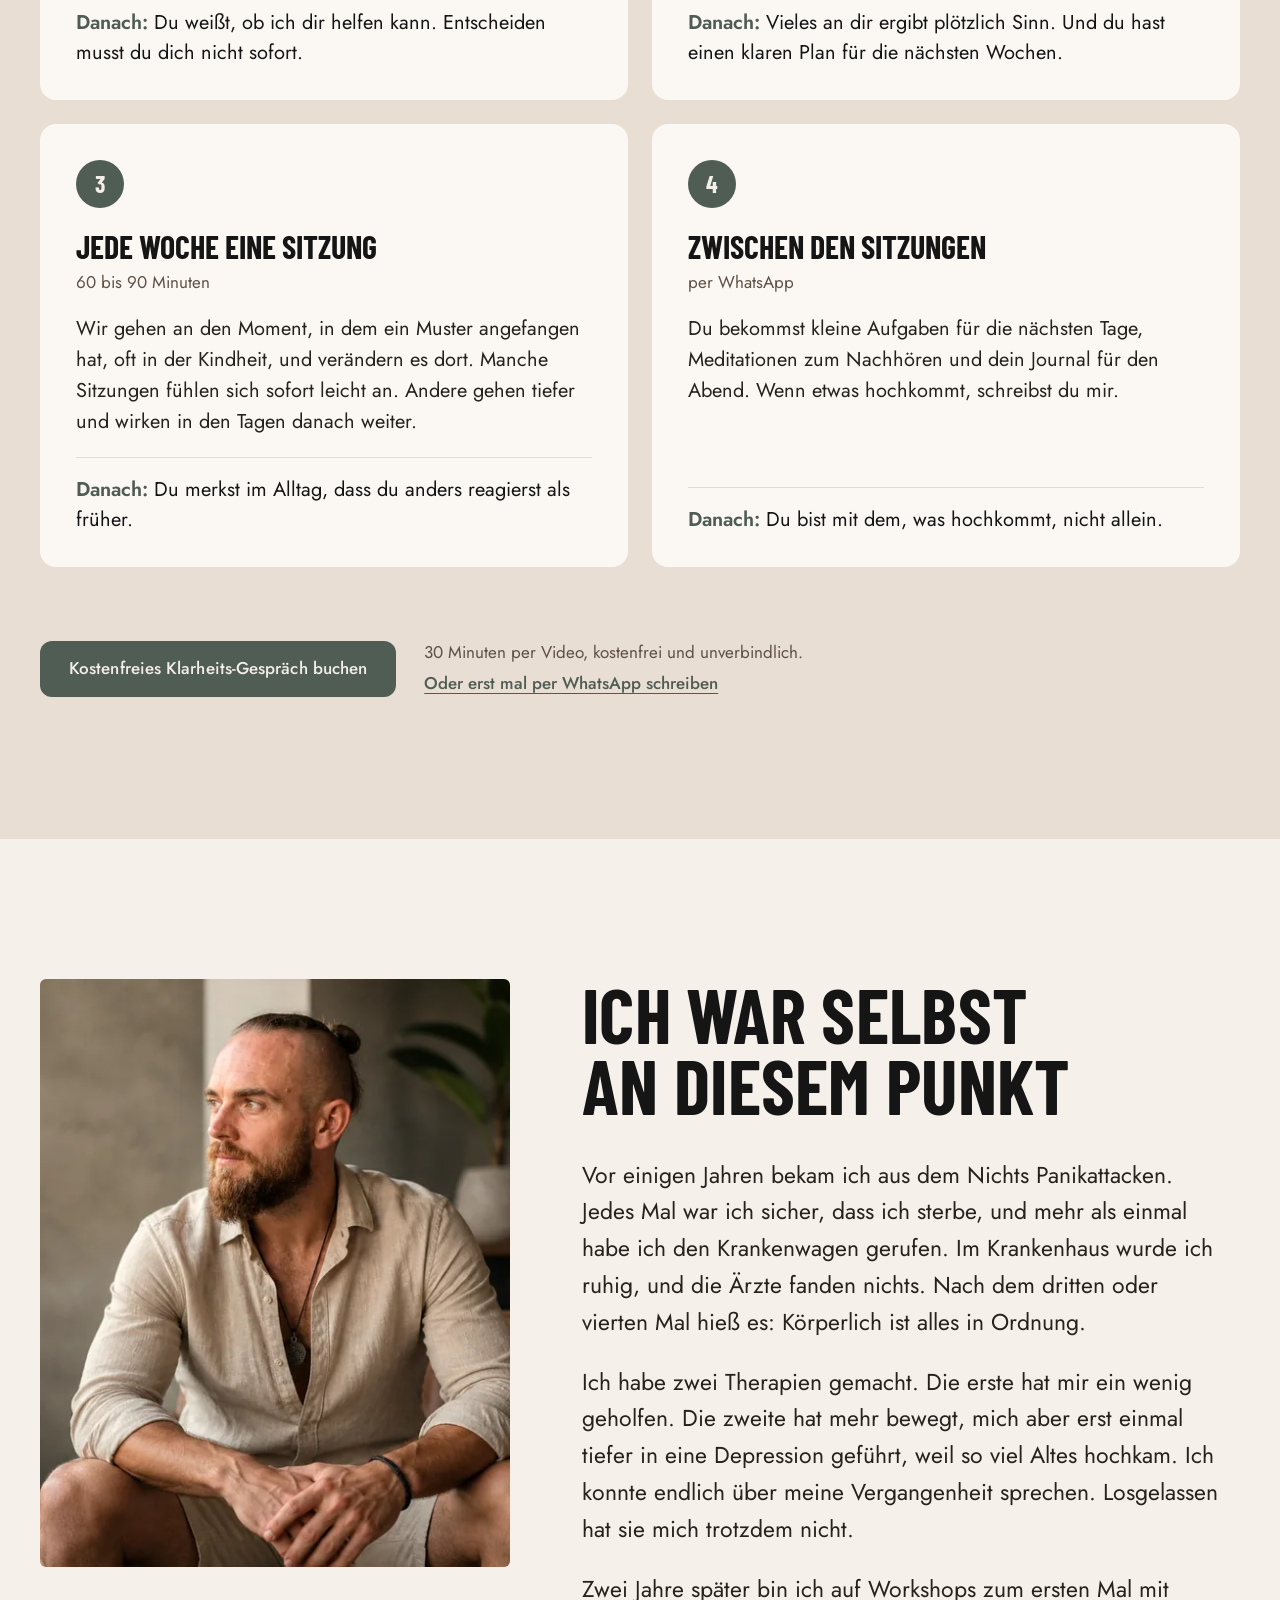
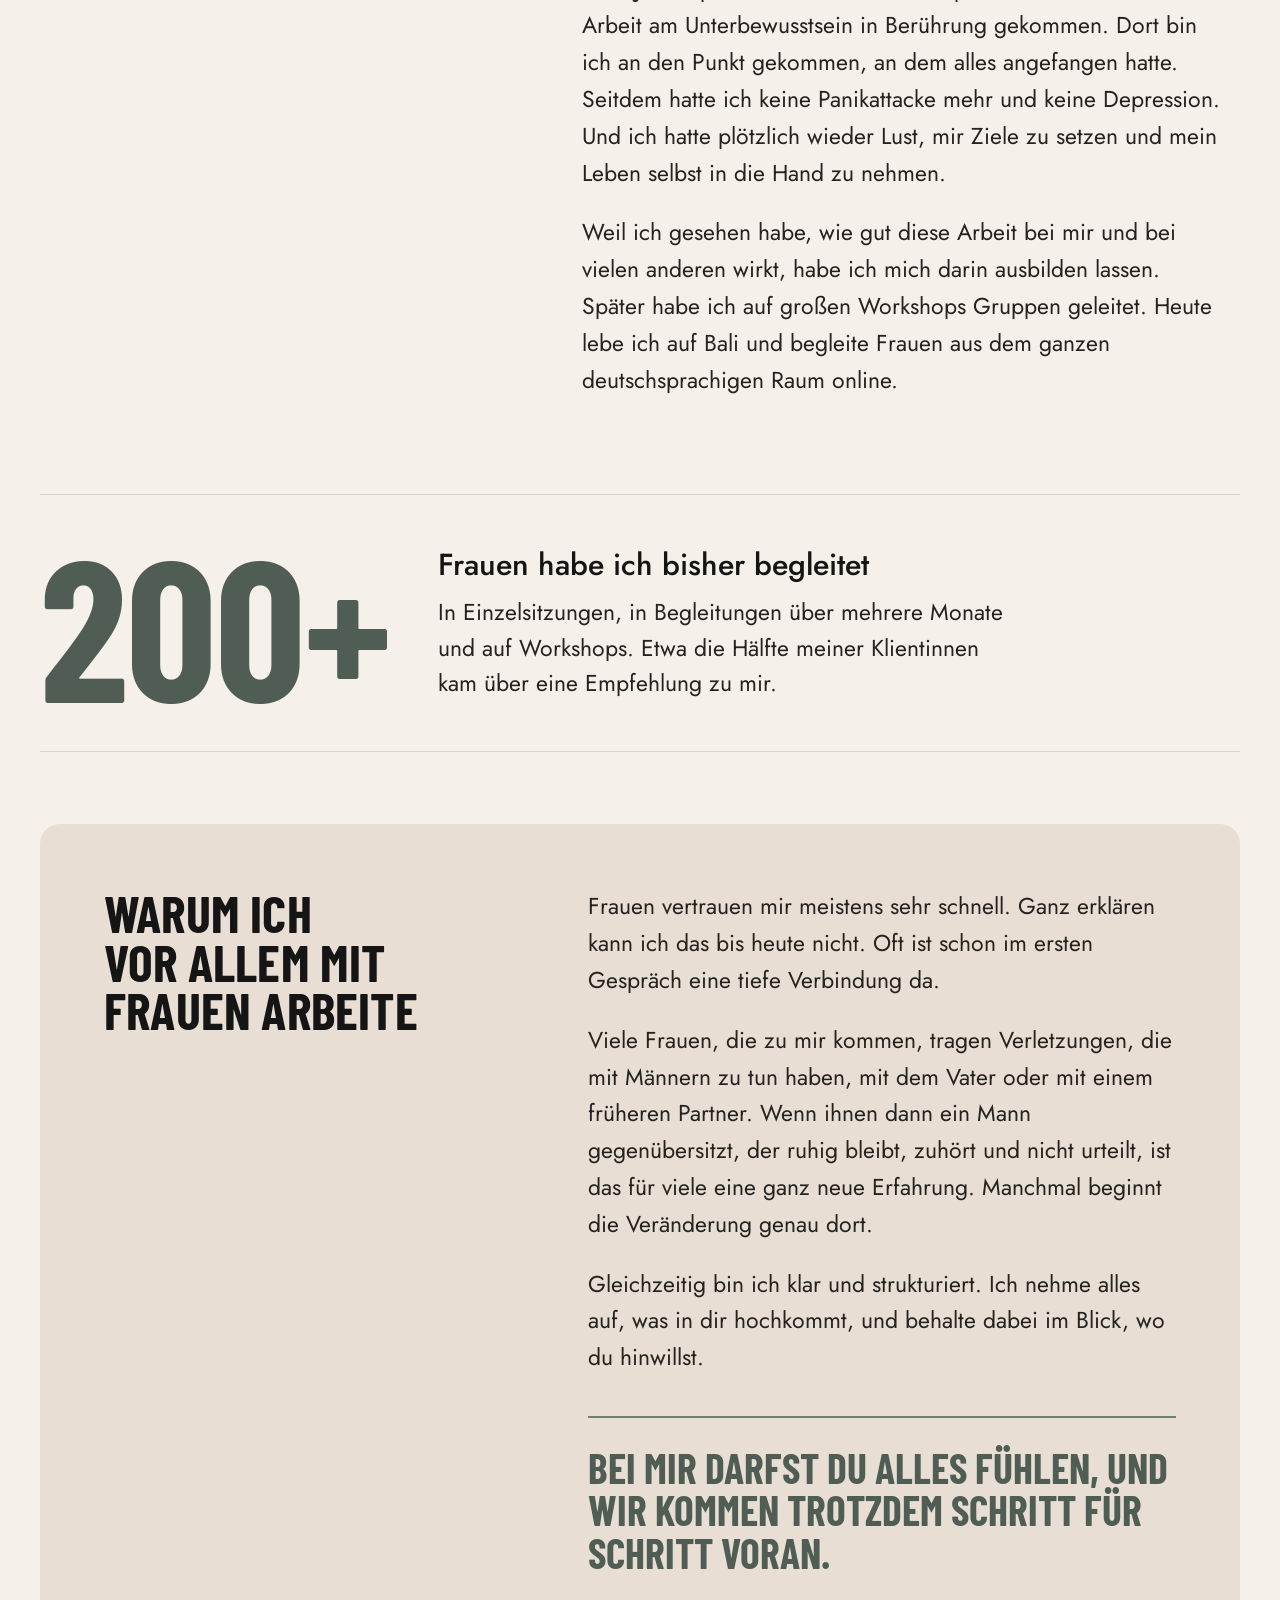
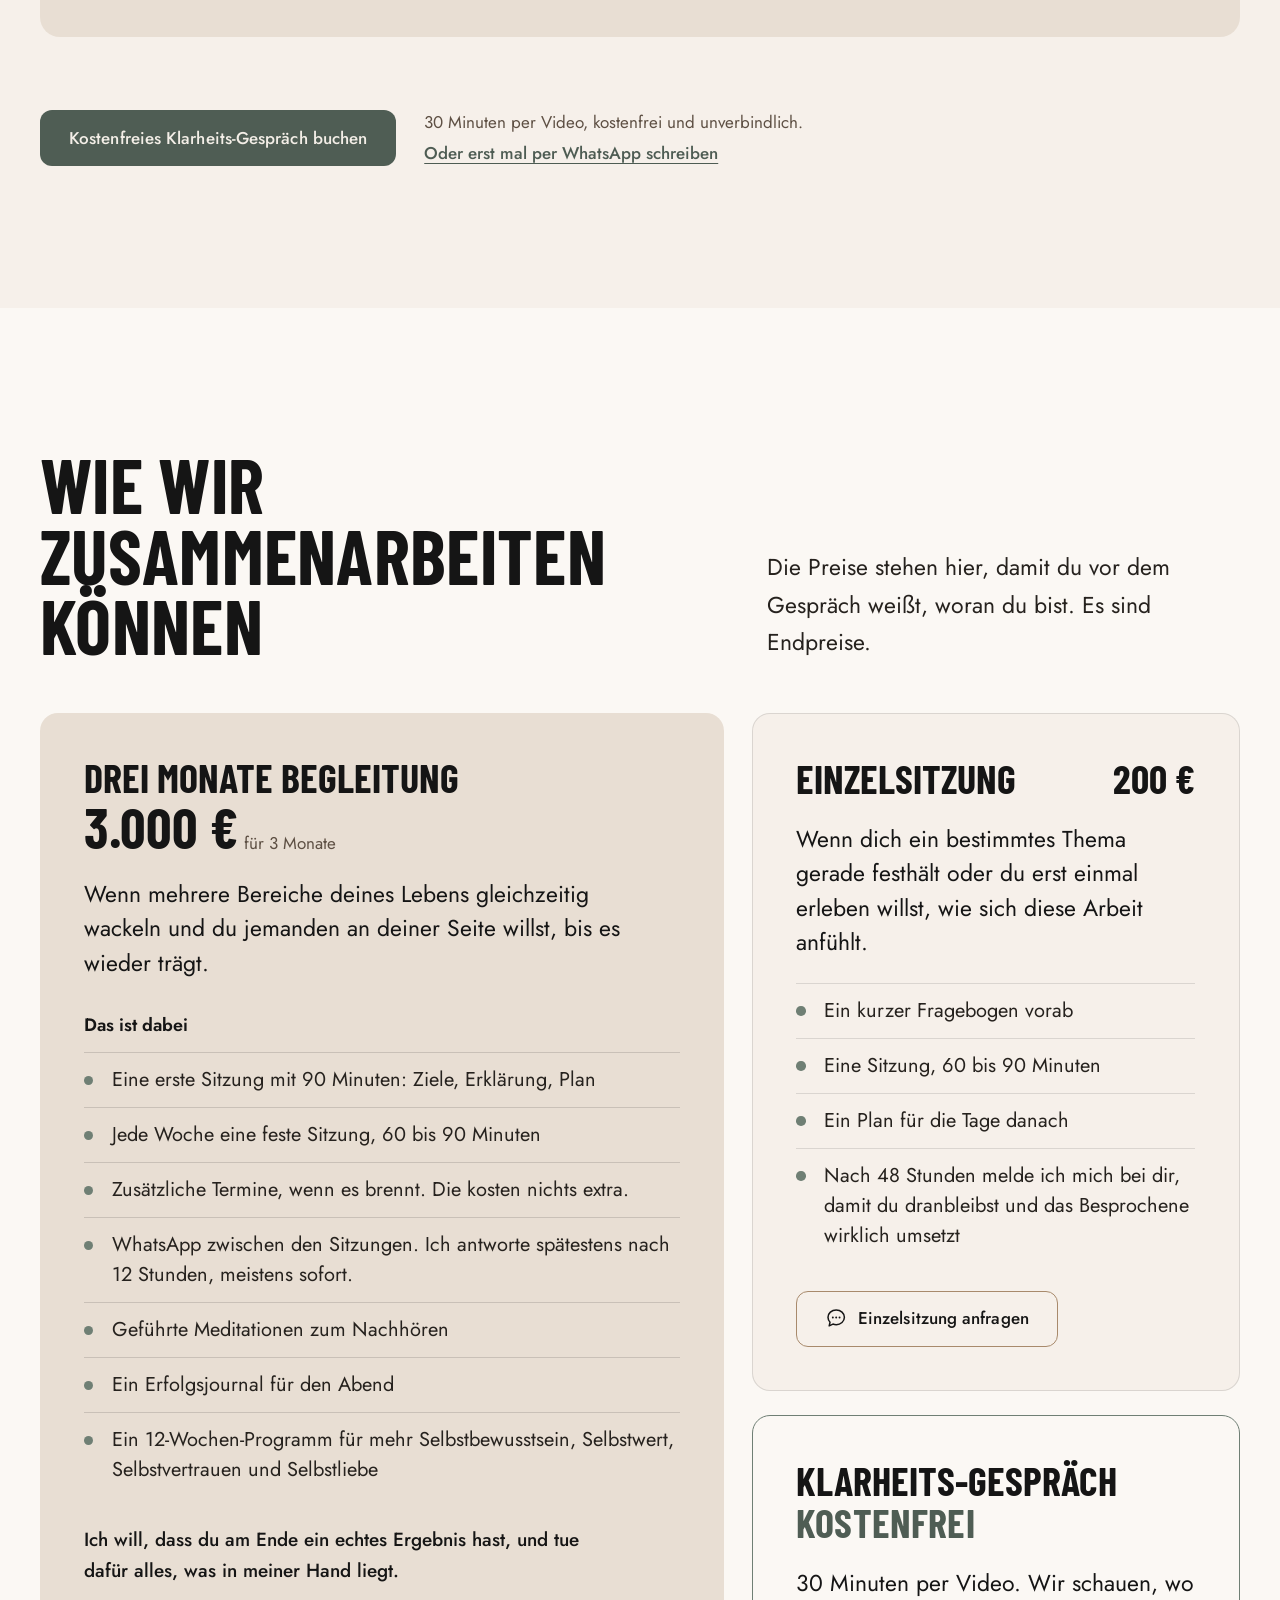
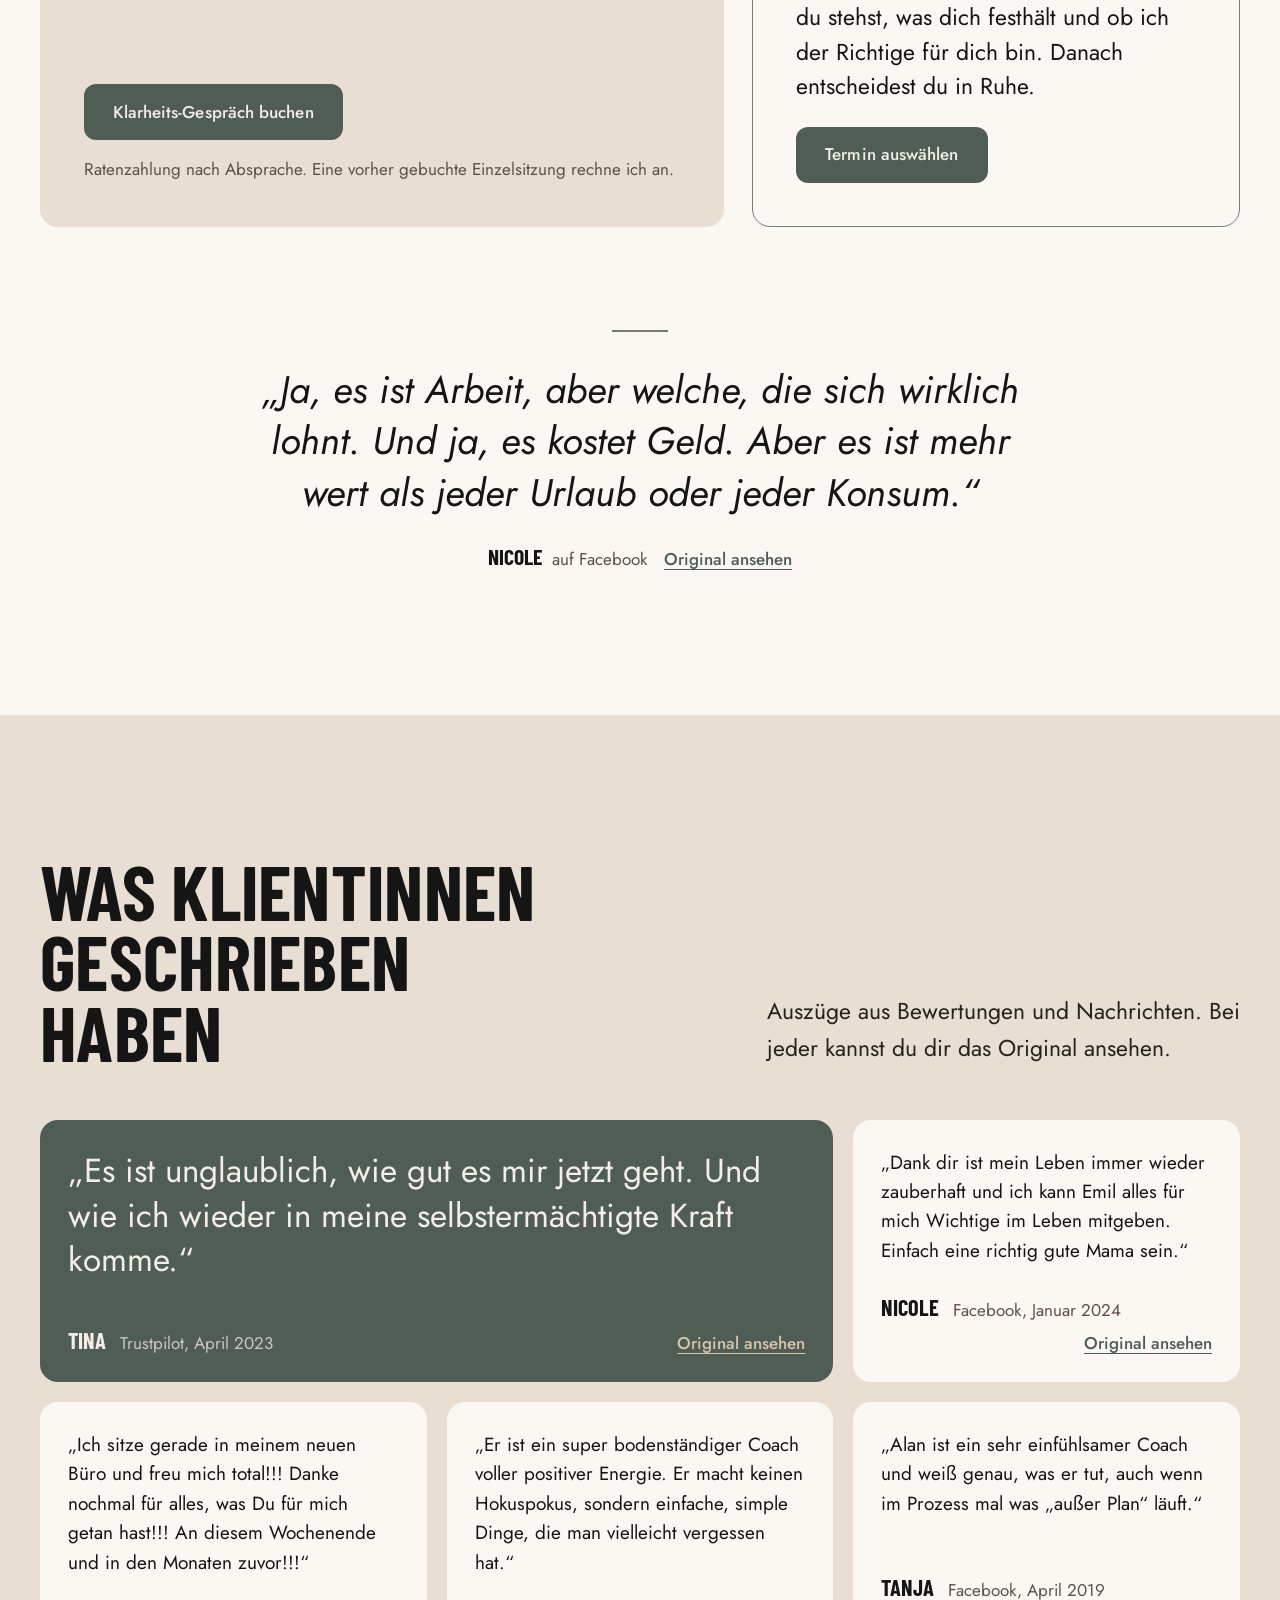
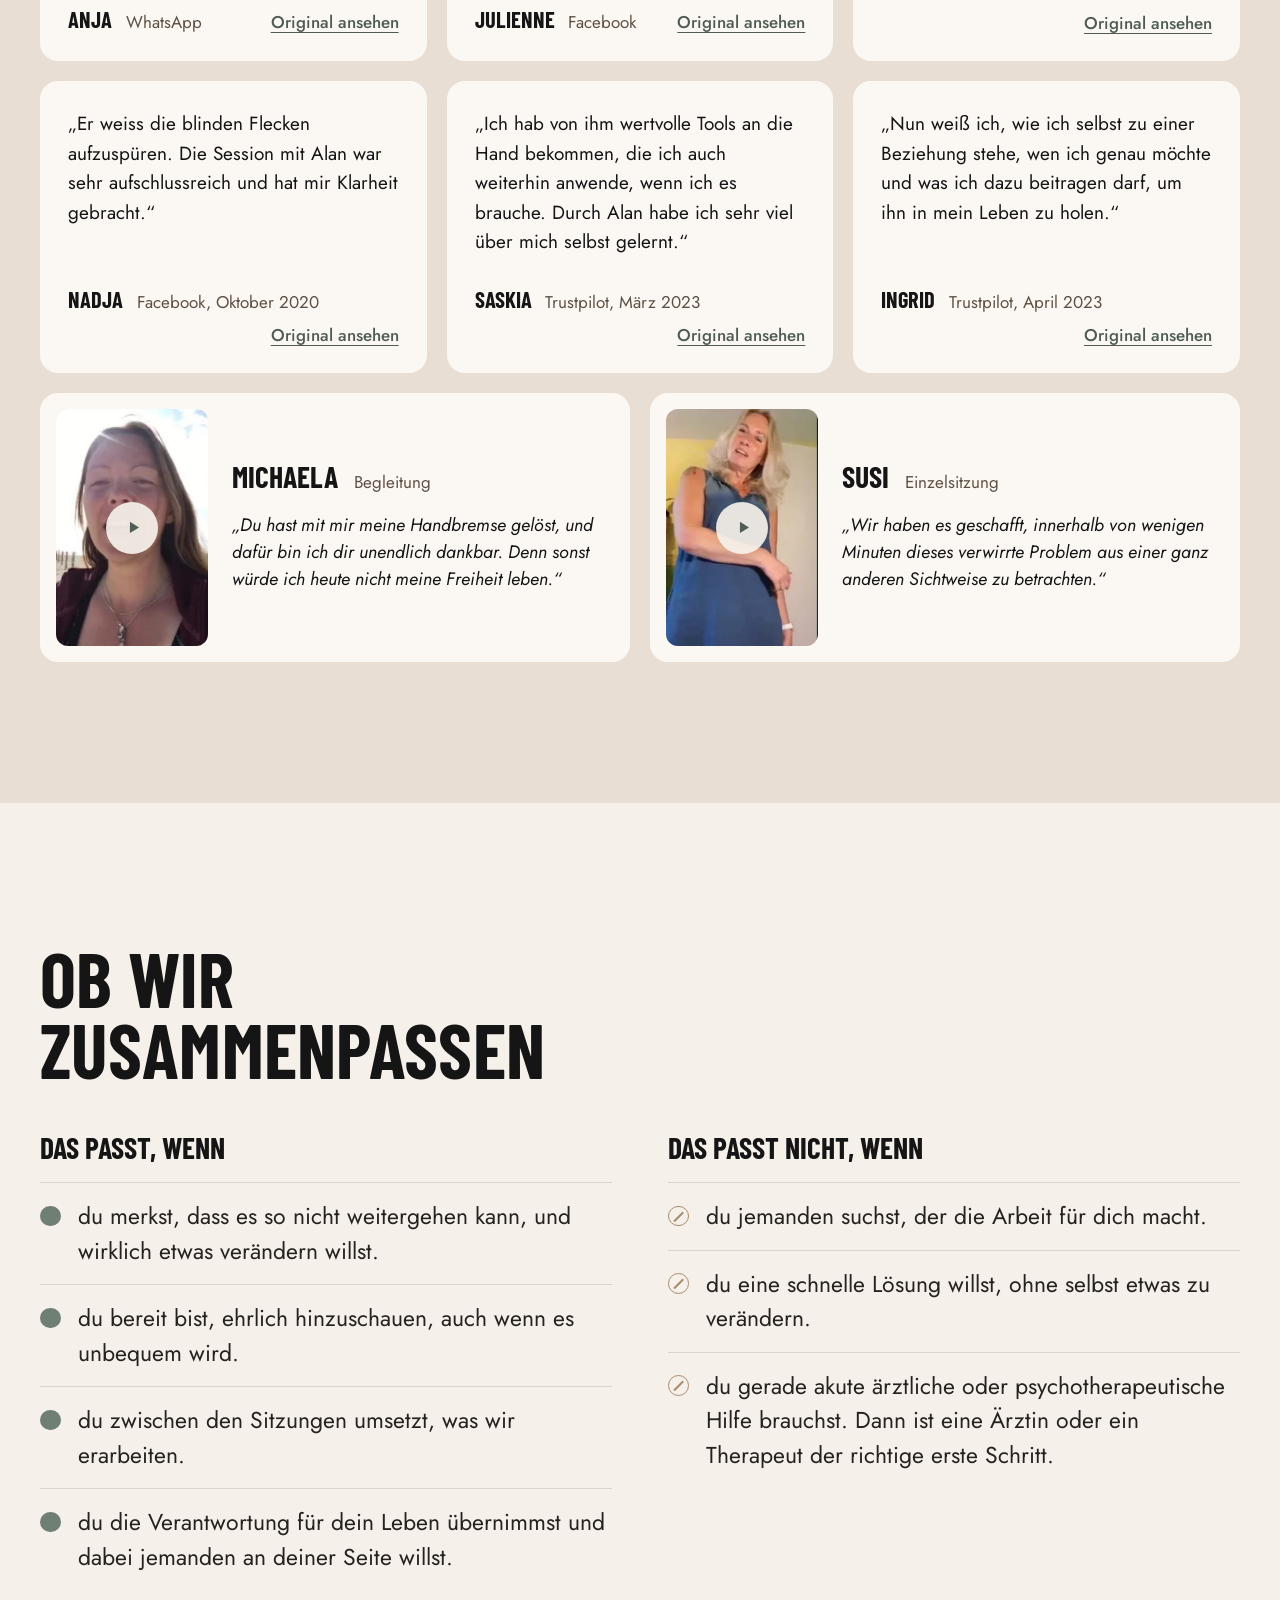
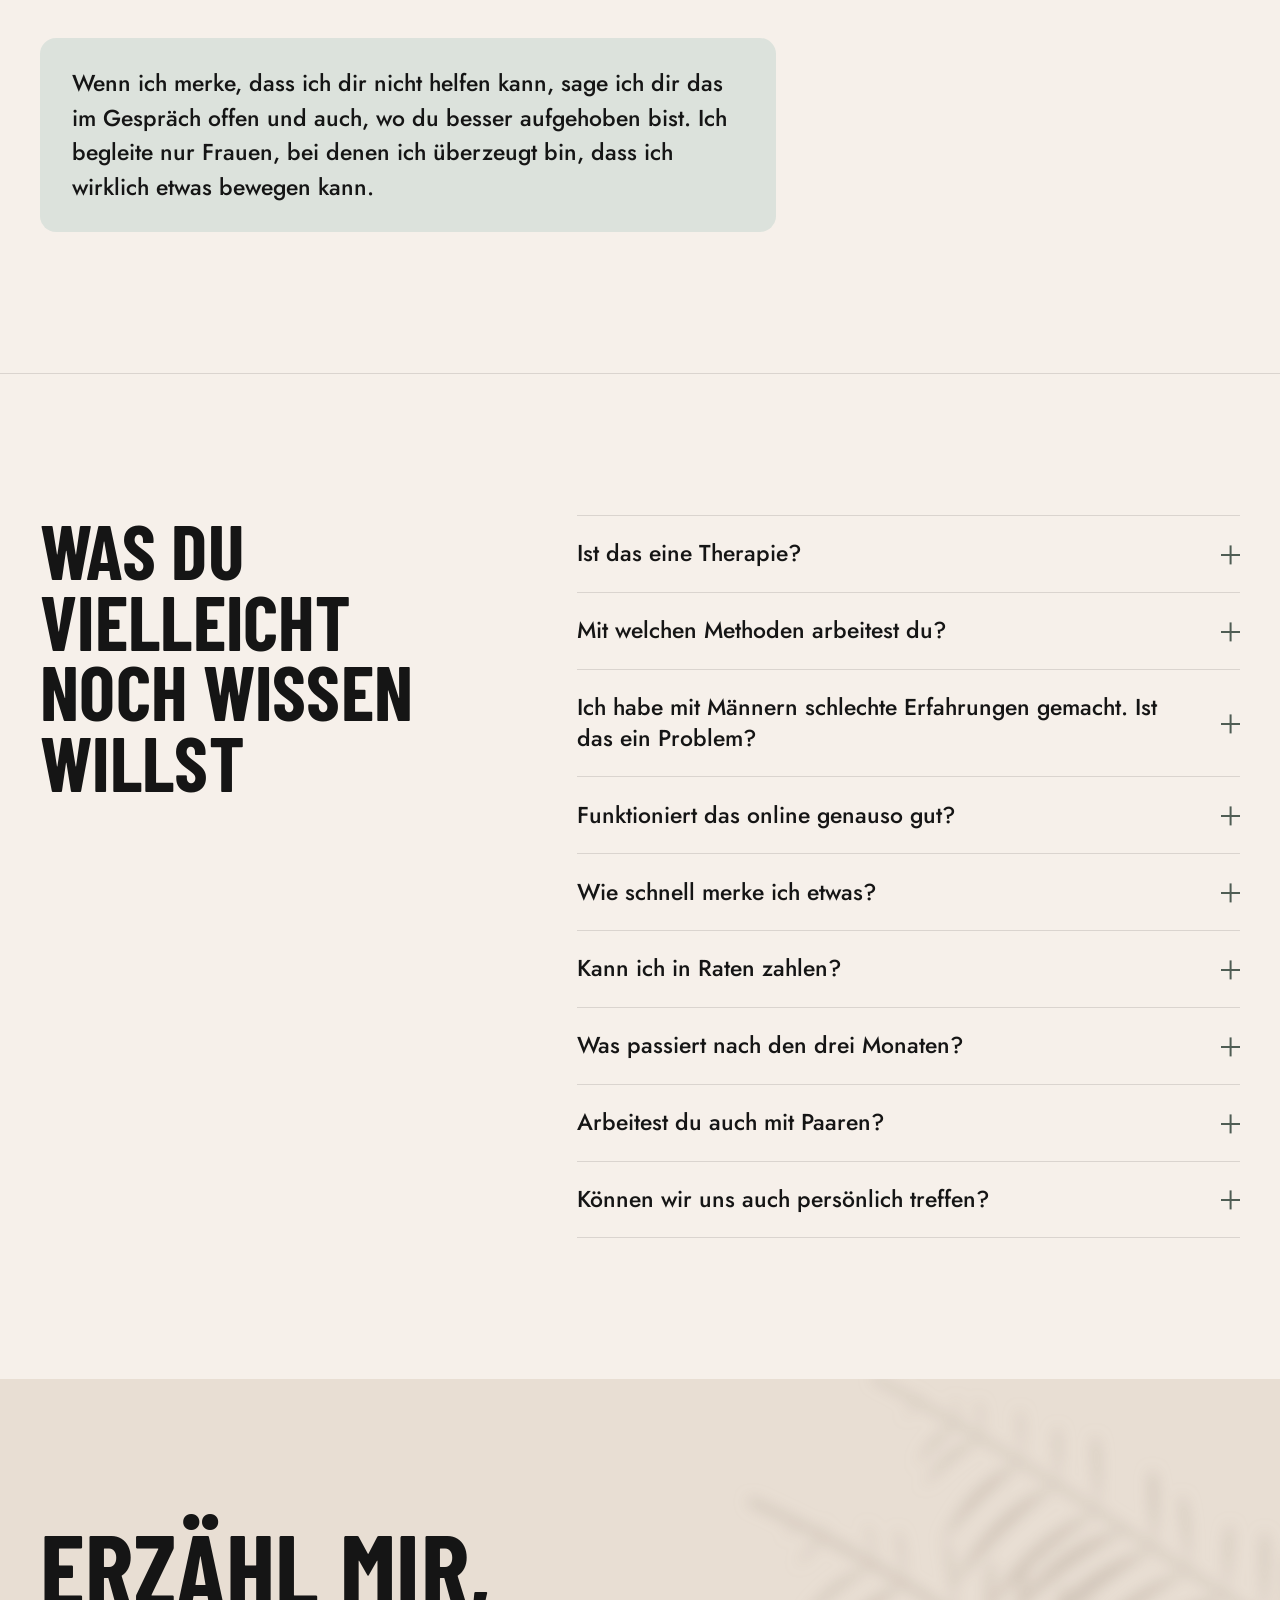
==== commit 88f02d92: "Impressum und Datenschutz für alle Seiten, Schriften und Kendy-Vorschaubild für die Erfahrungsseite " ====
--- a/index.html
+++ b/index.html
@@ -18,7 +18,7 @@
 <link rel="apple-touch-icon" href="assets/img/apple-touch-icon.png">
 <link rel="preload" href="assets/fonts/barlow-condensed-latin-700-normal.woff2" as="font" type="font/woff2" crossorigin>
 <link rel="preload" href="assets/fonts/jost-latin-400-normal.woff2" as="font" type="font/woff2" crossorigin>
-<link rel="stylesheet" href="assets/styles.css?v=202610161238">
+<link rel="stylesheet" href="assets/styles.css?v=202610180557">
 <script type="application/ld+json">{"@context":"https://schema.org","@type":"Person","name":"Alan Bacior","jobTitle":"Coach","url":"https://www.alanbacior.de/","sameAs":["https://www.instagram.com/alanbacior/"]}</script>
 </head>
 <body>
@@ -565,6 +565,6 @@
 </dialog>
 
 <script>window.__ORIGINAL_OF = "Originalbeitrag von {name}";</script>
-<script src="assets/main.js?v=202610161238" defer></script>
+<script src="assets/main.js?v=202610180557" defer></script>
 </body>
 </html>
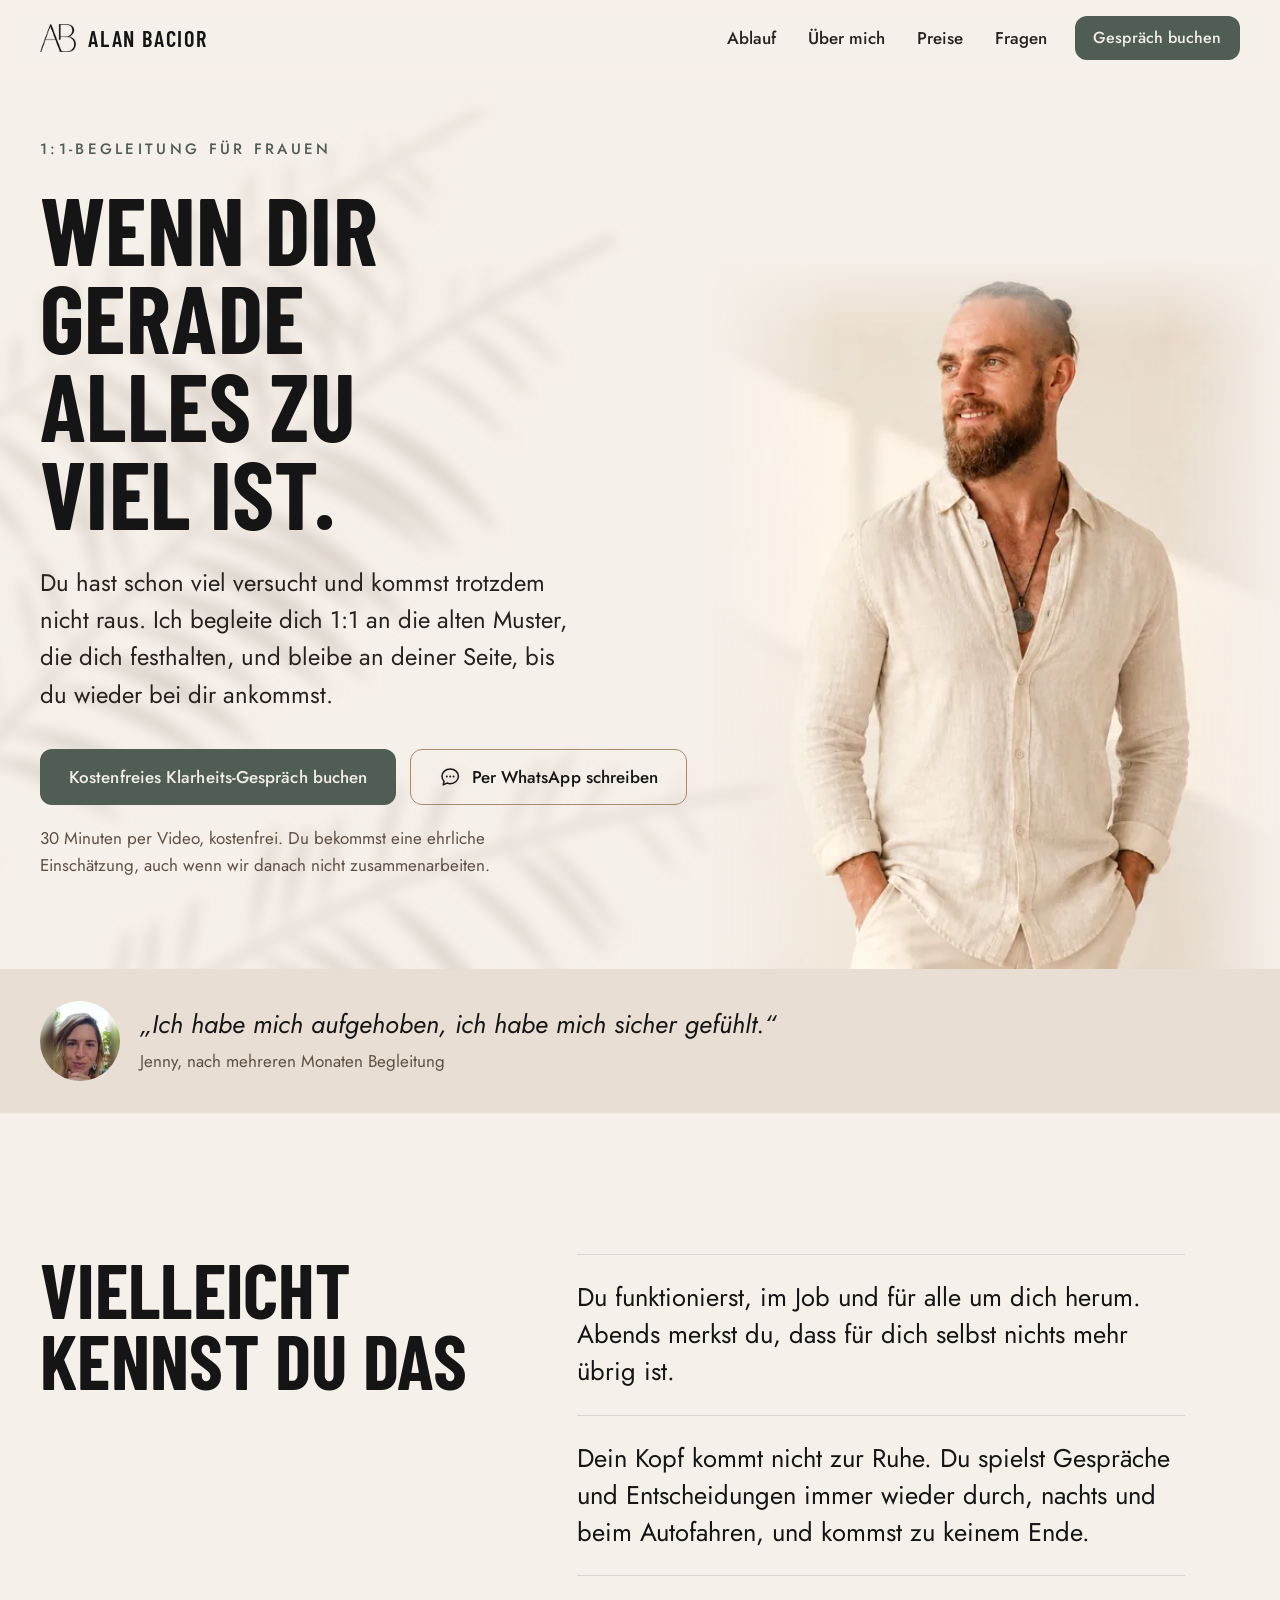
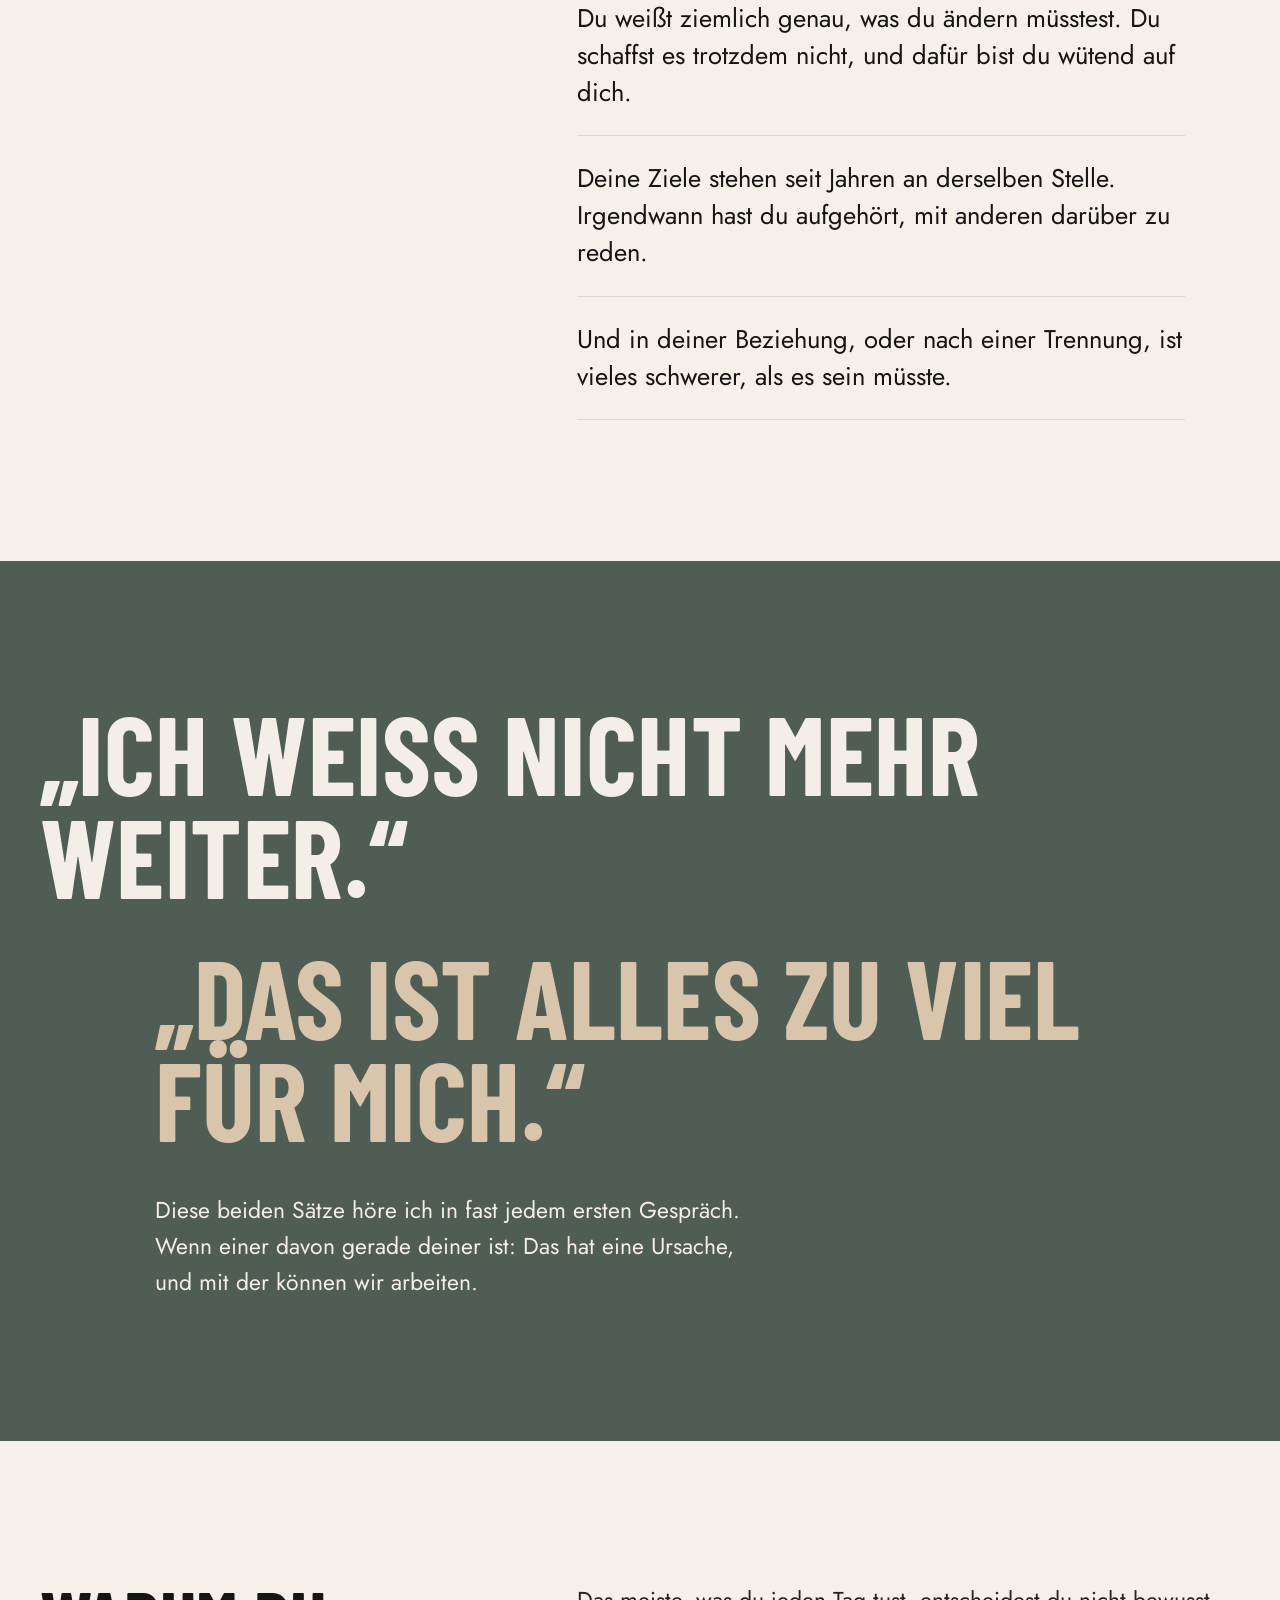
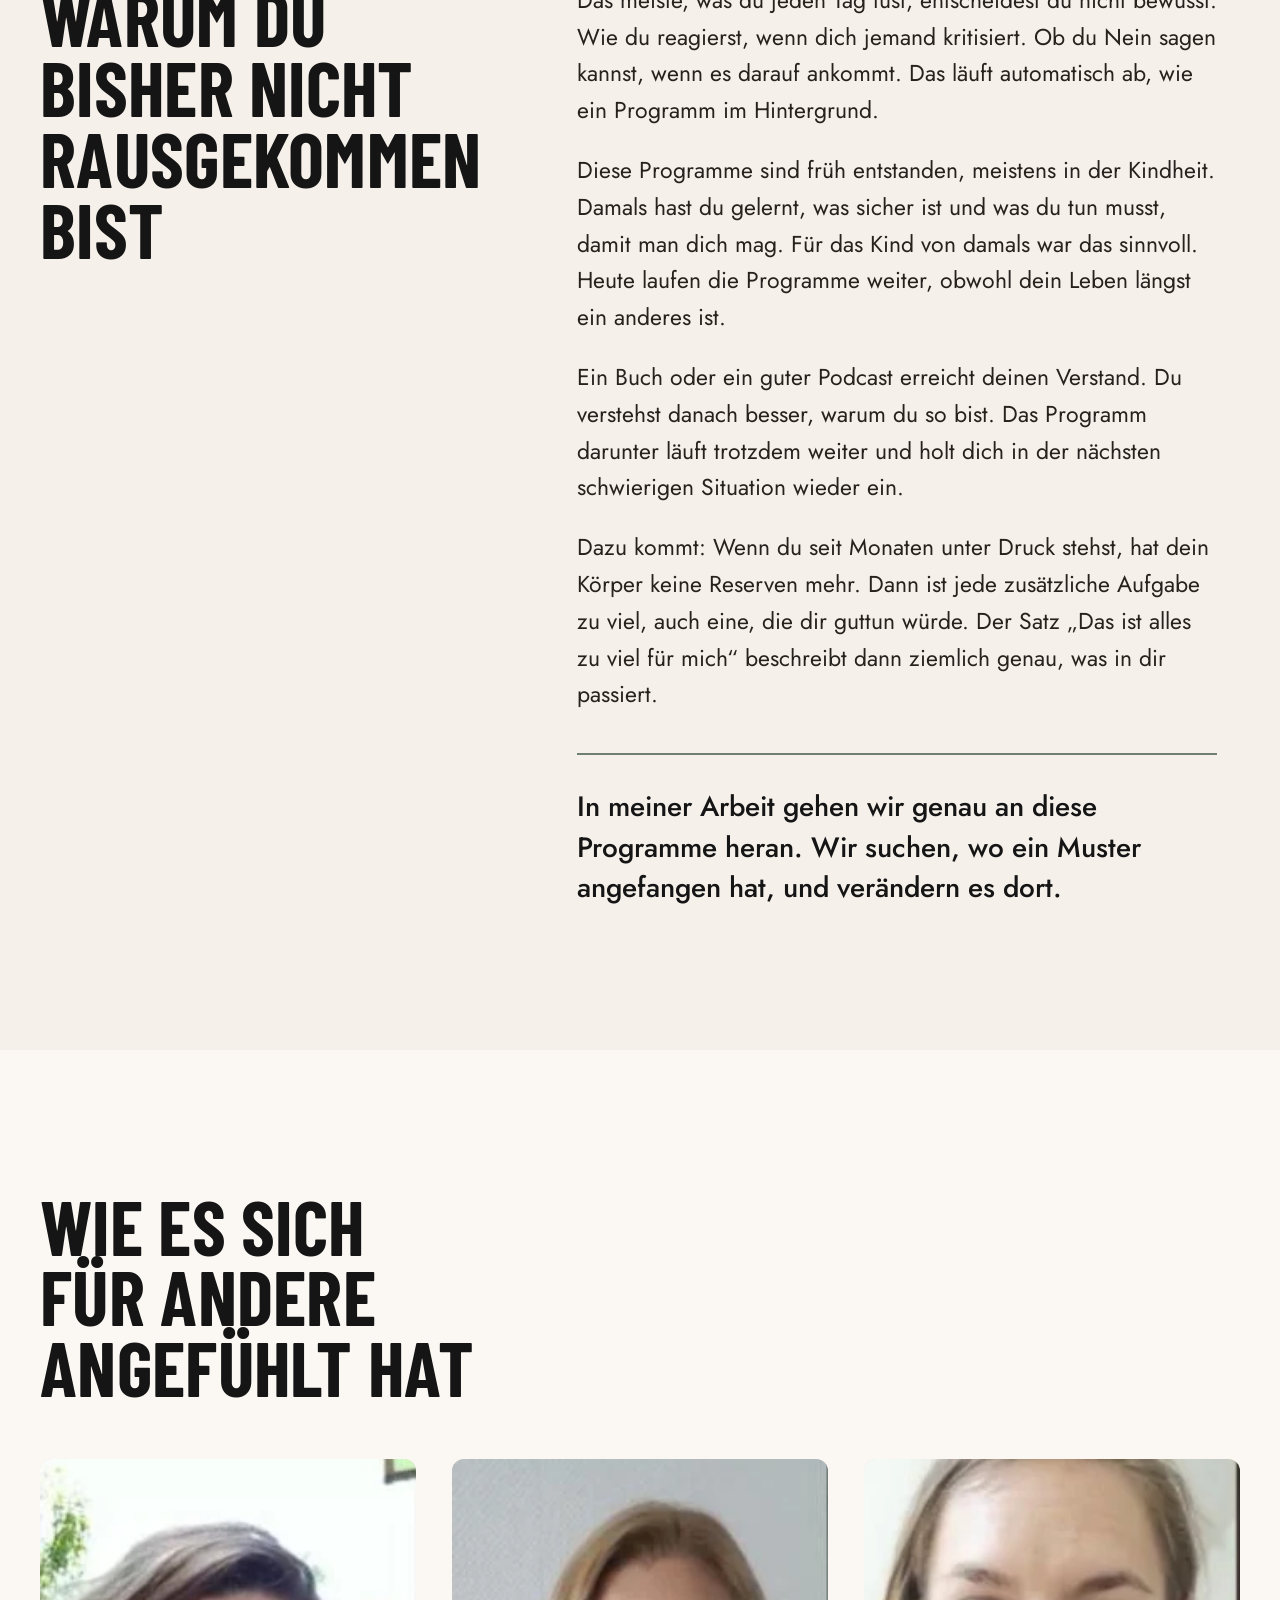
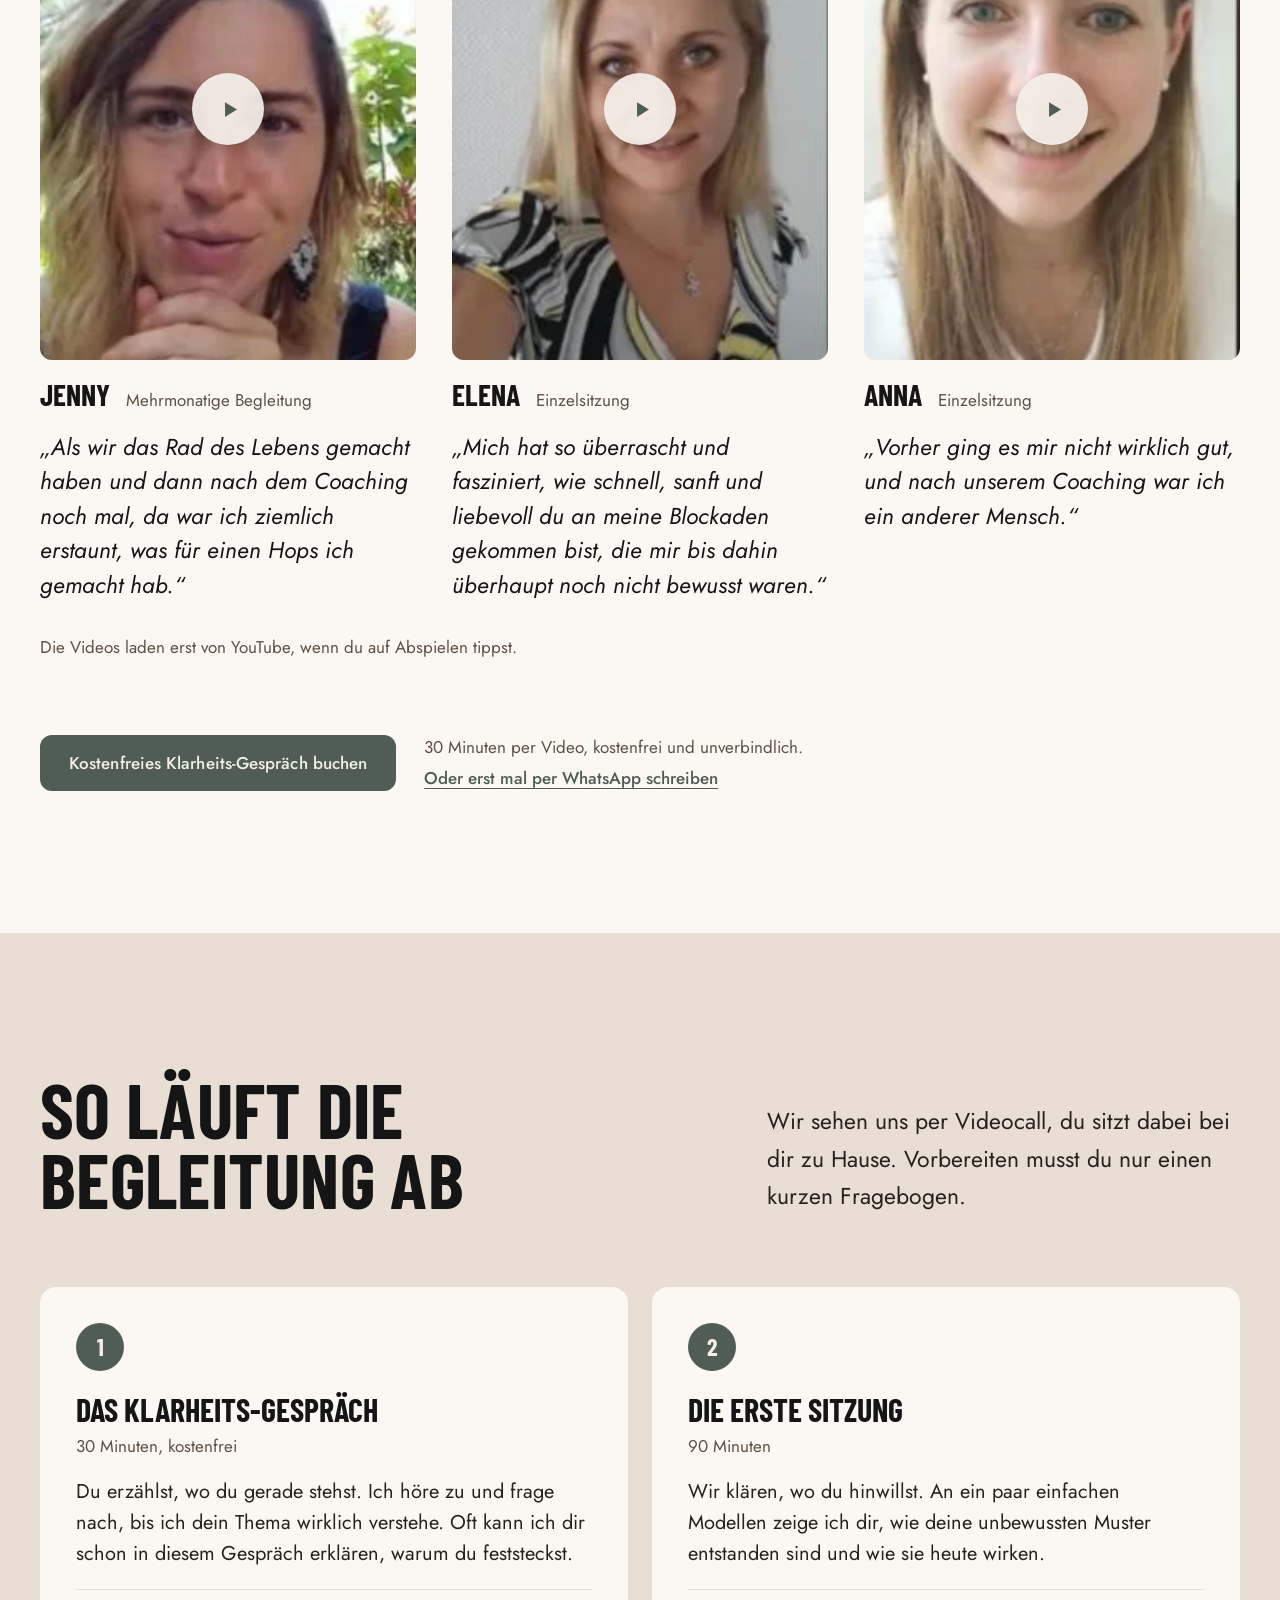
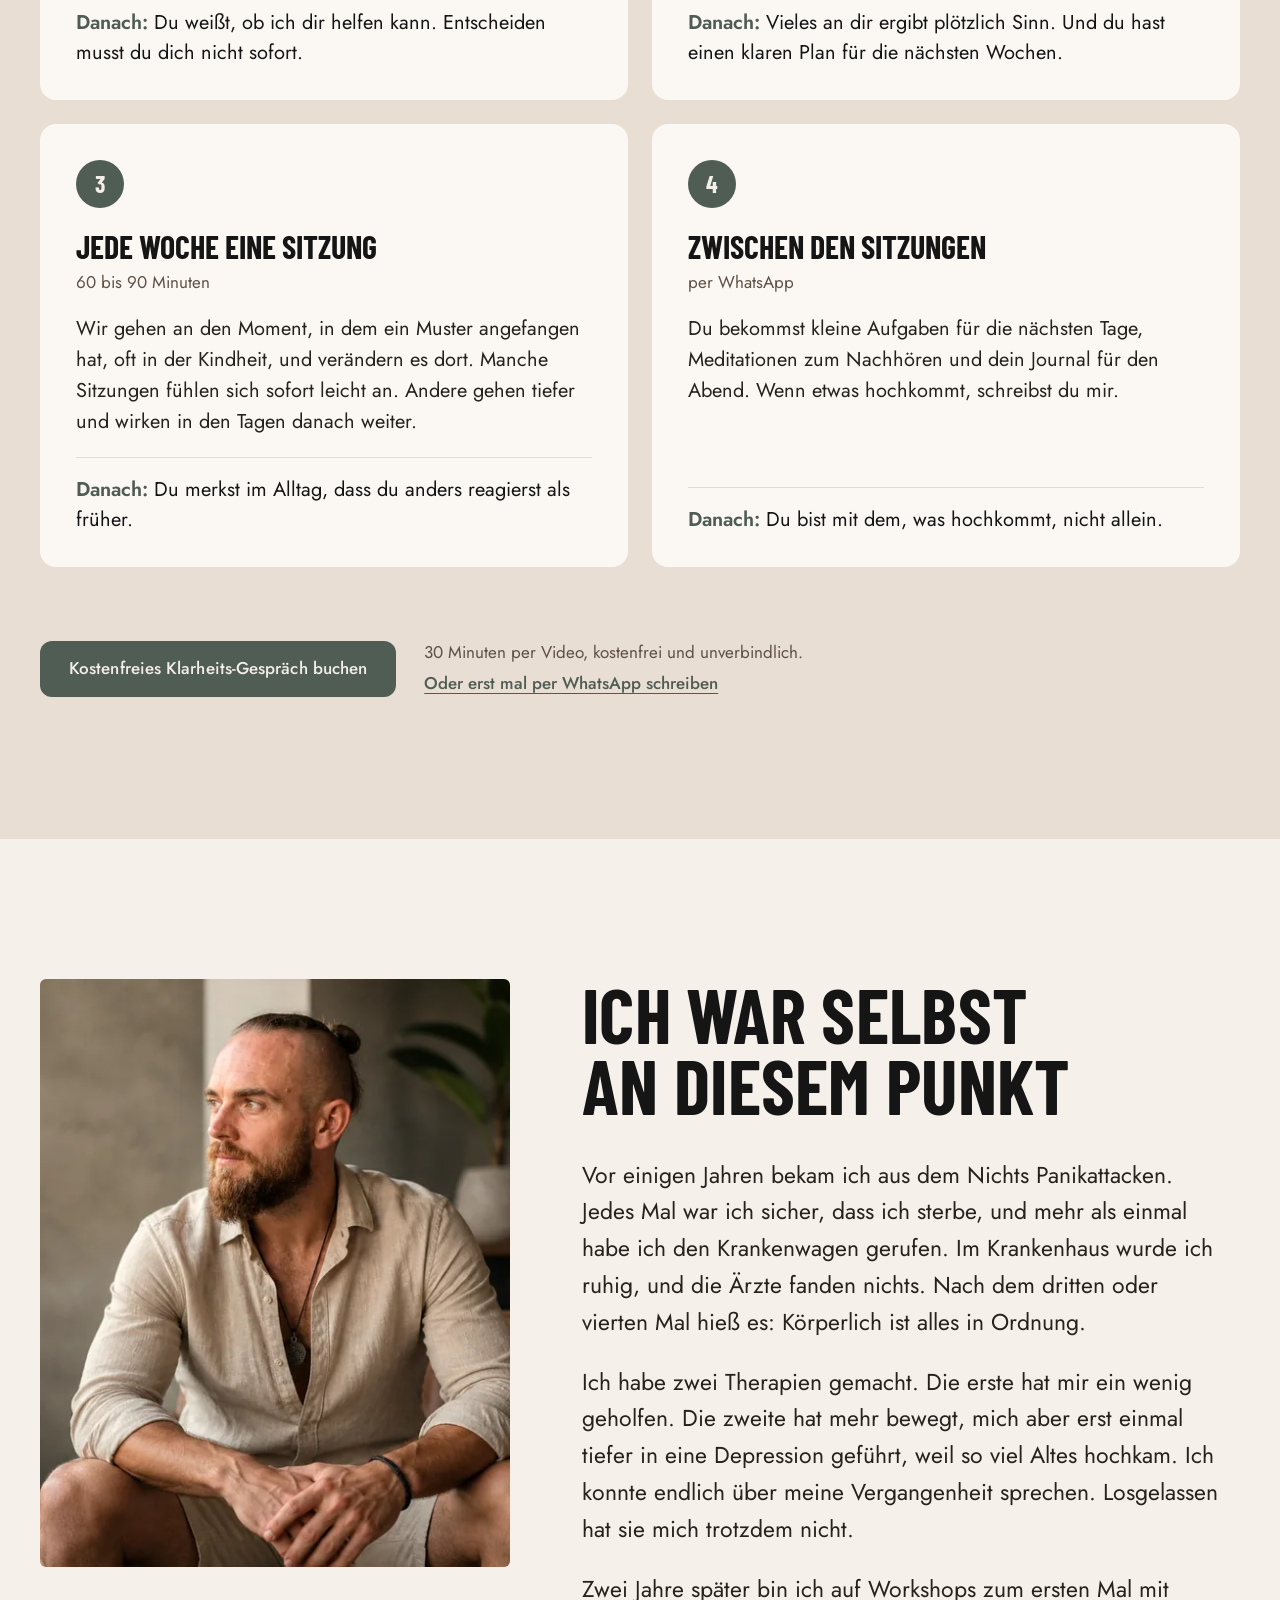
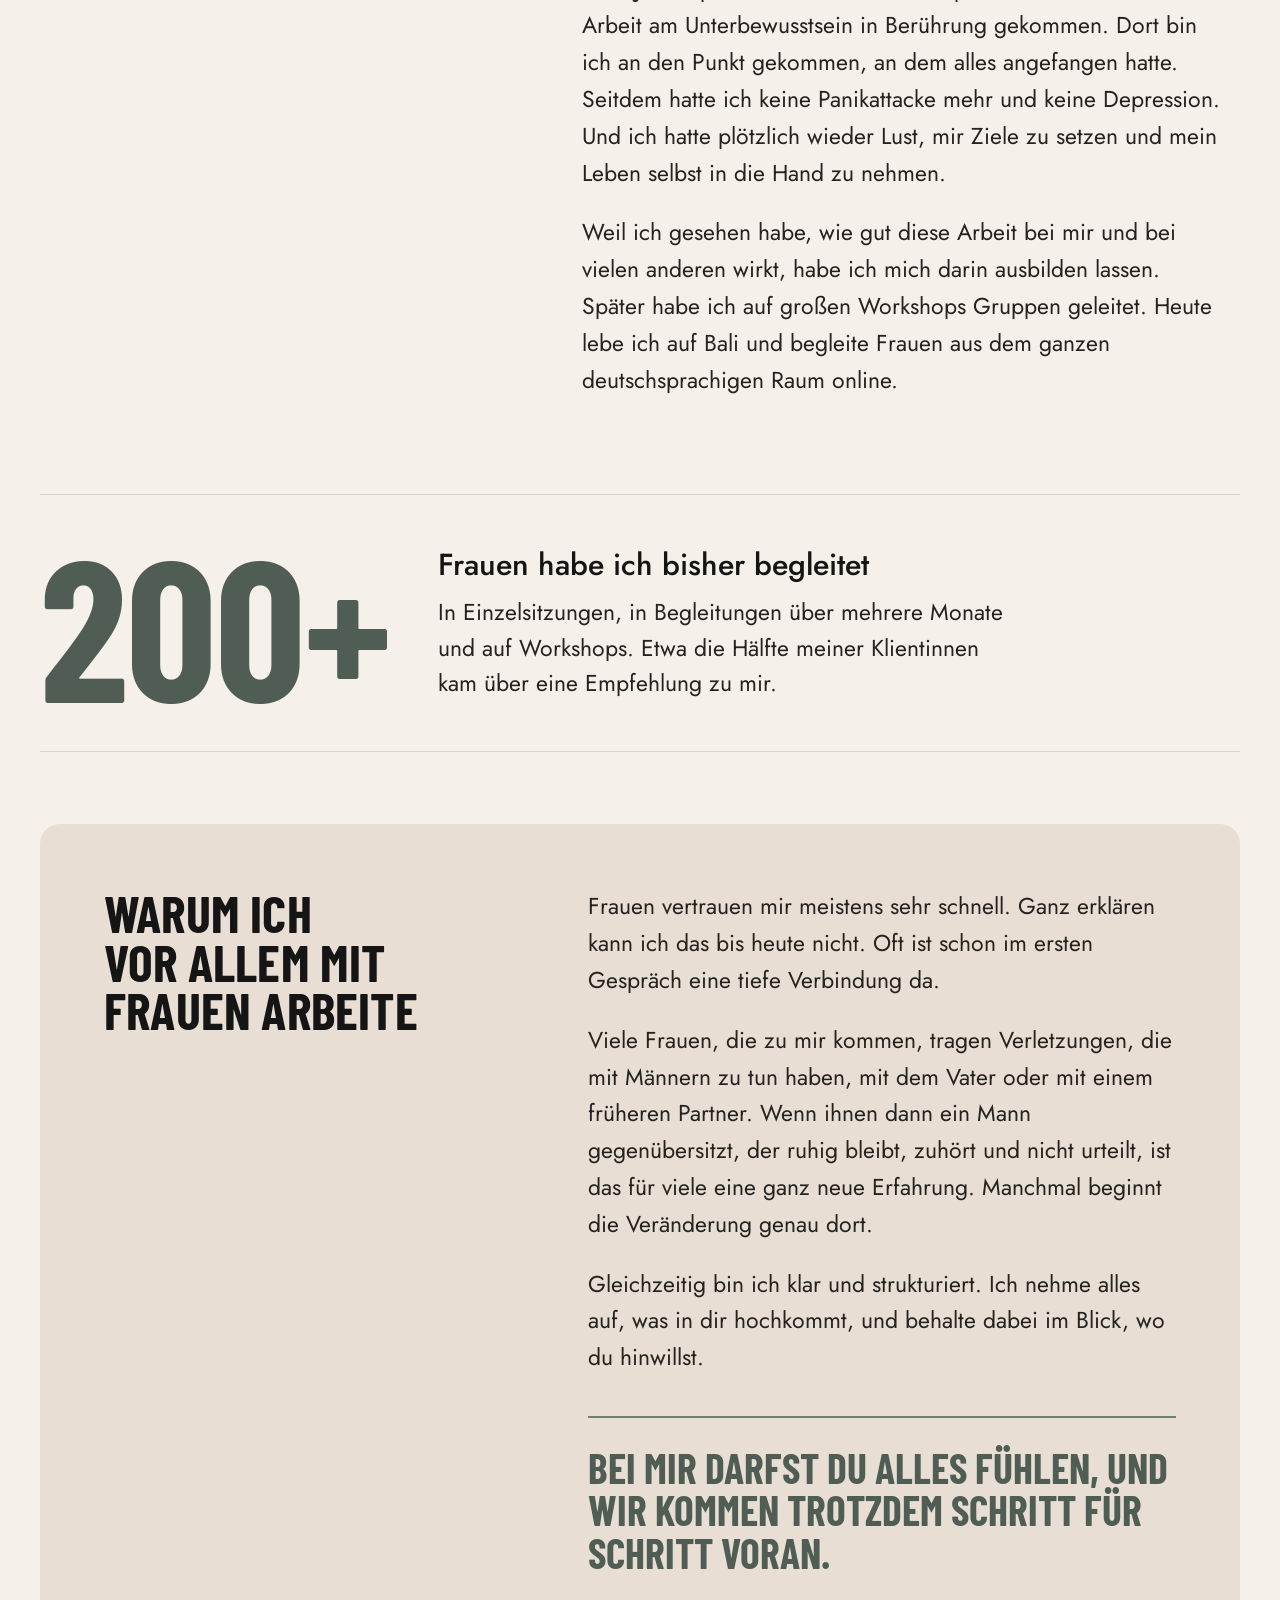
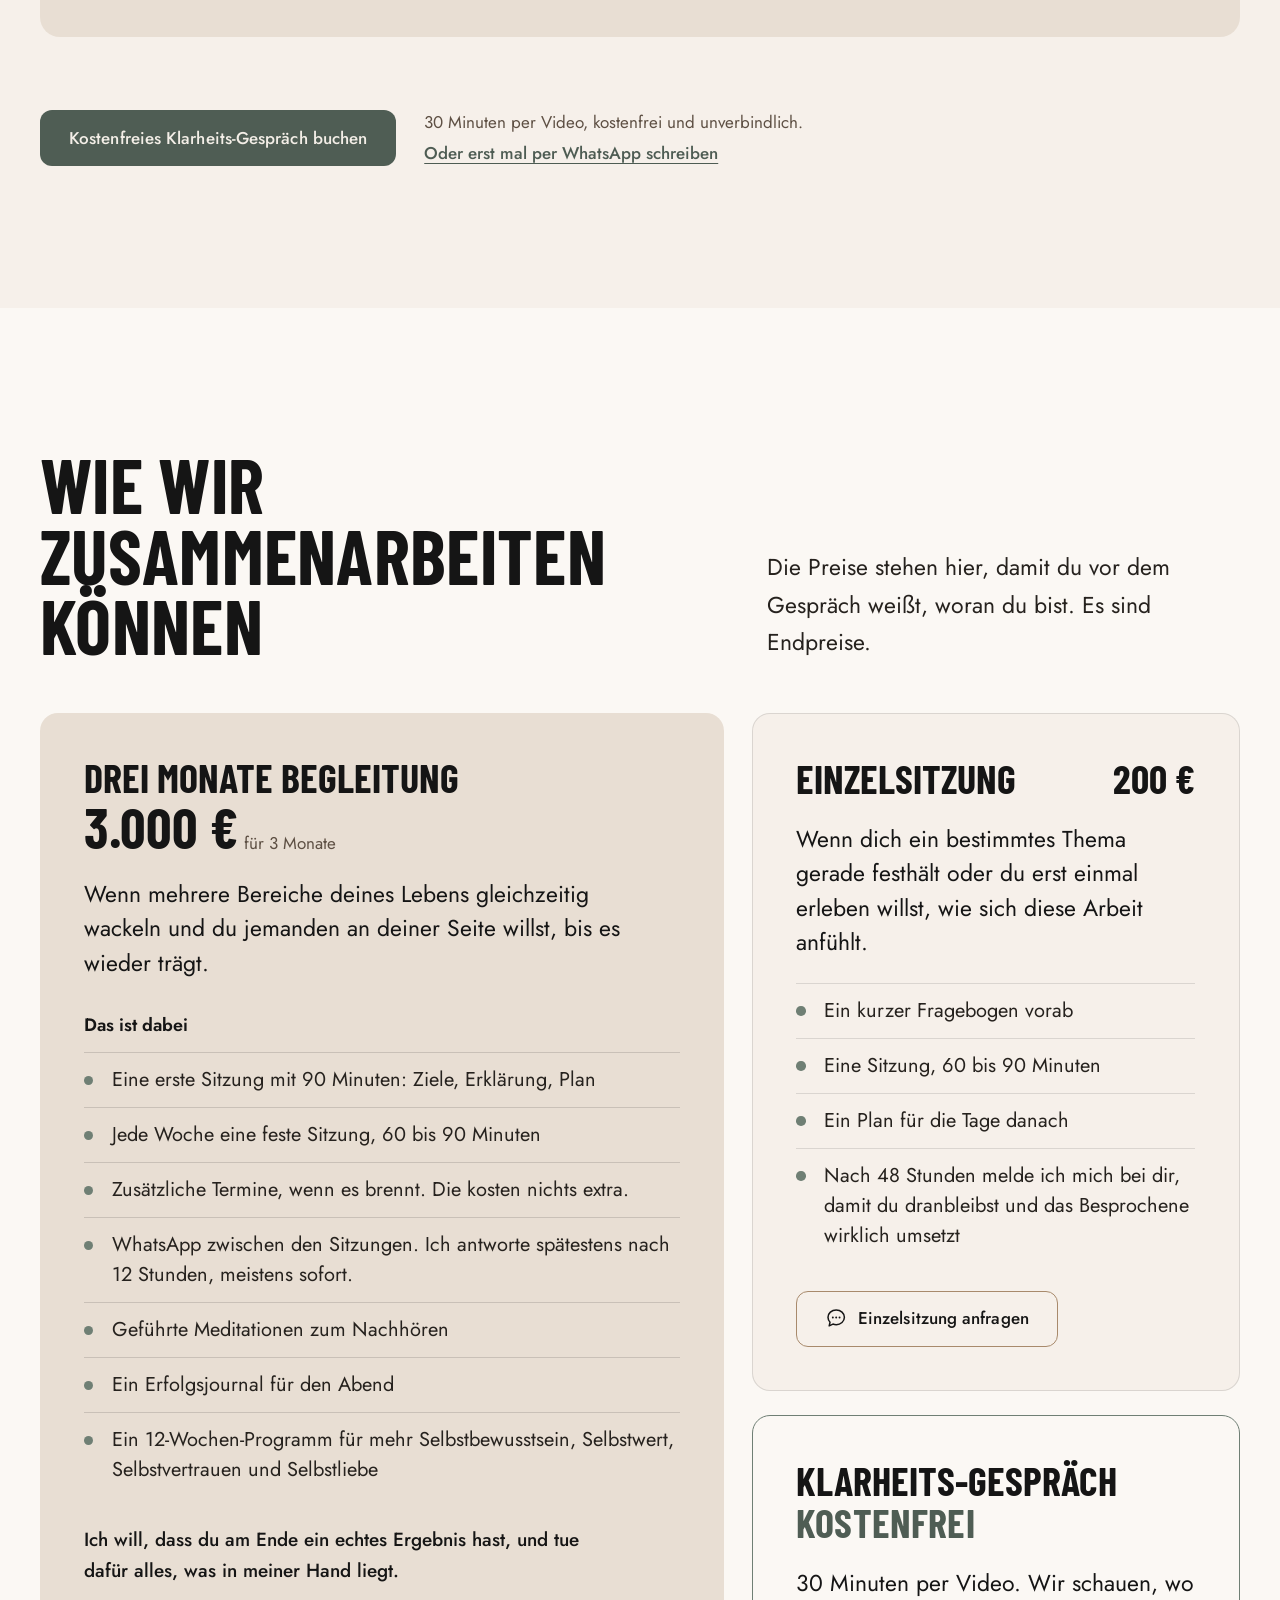
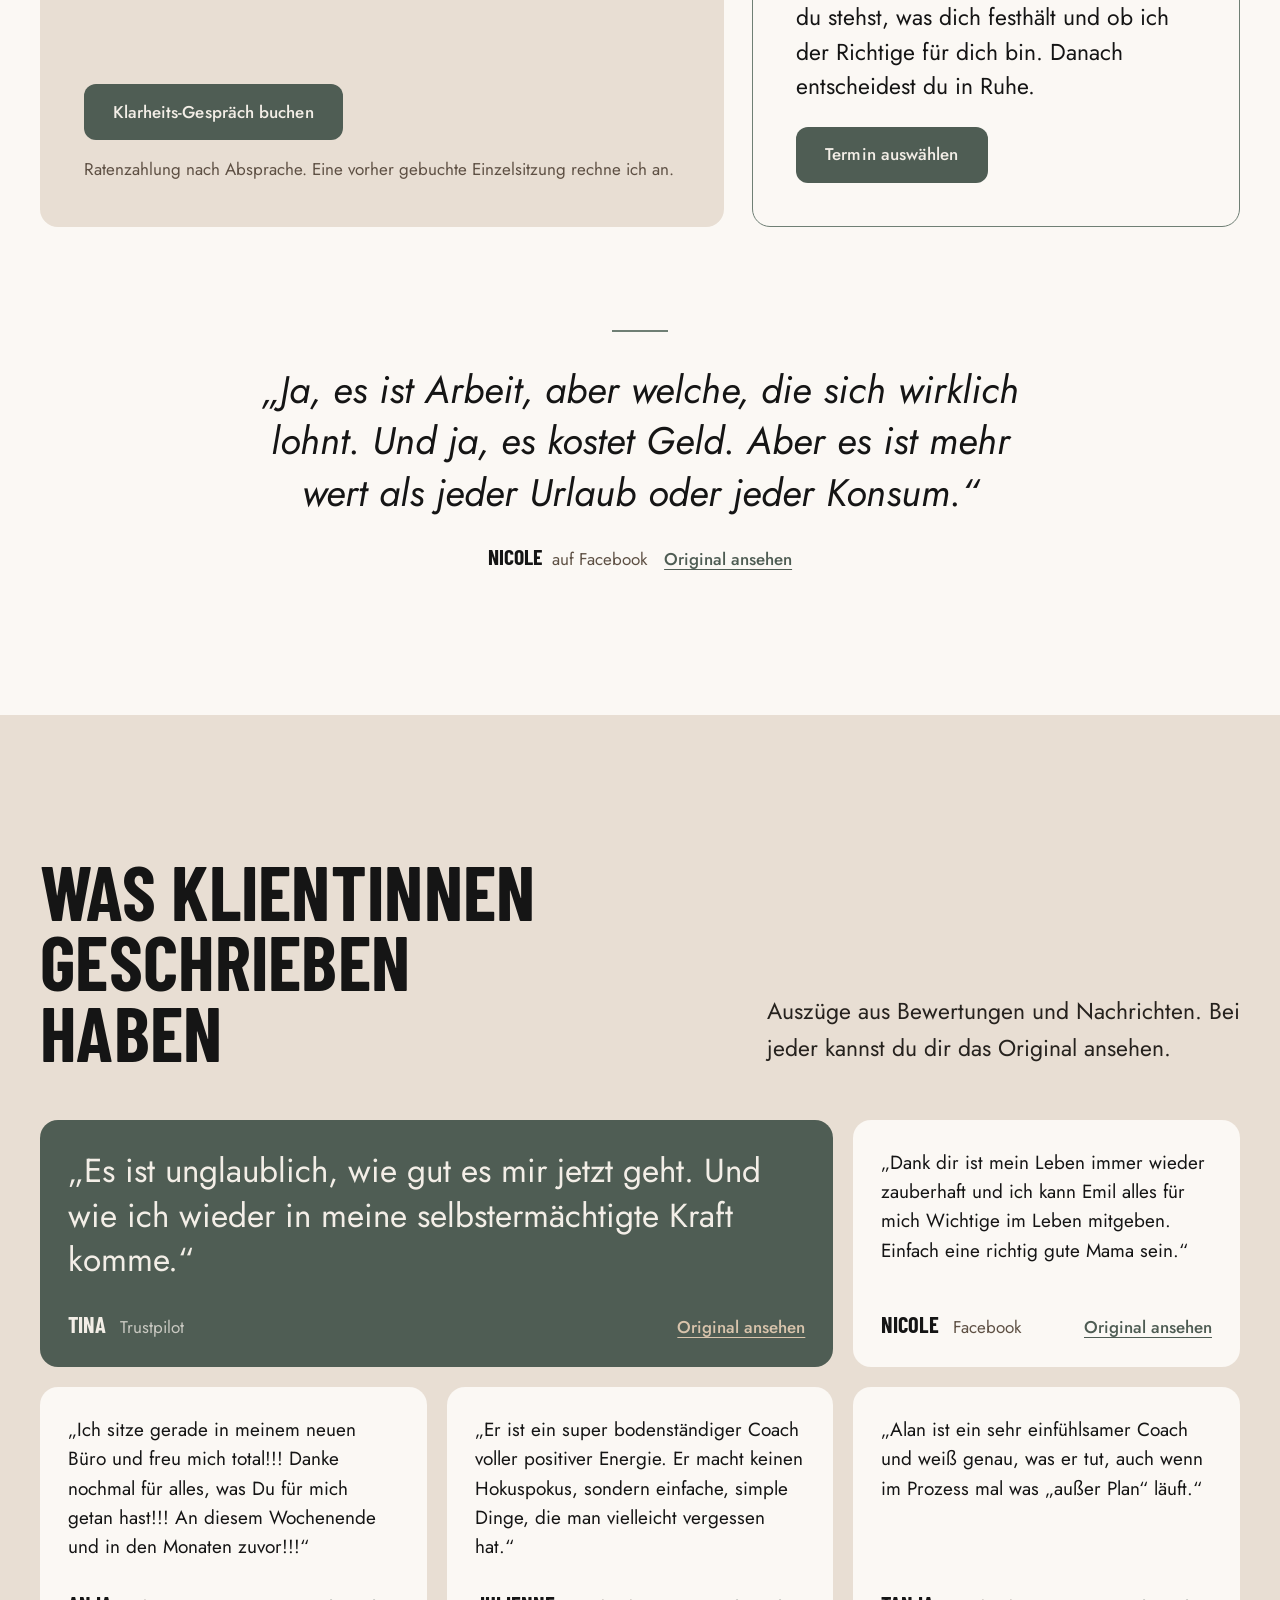
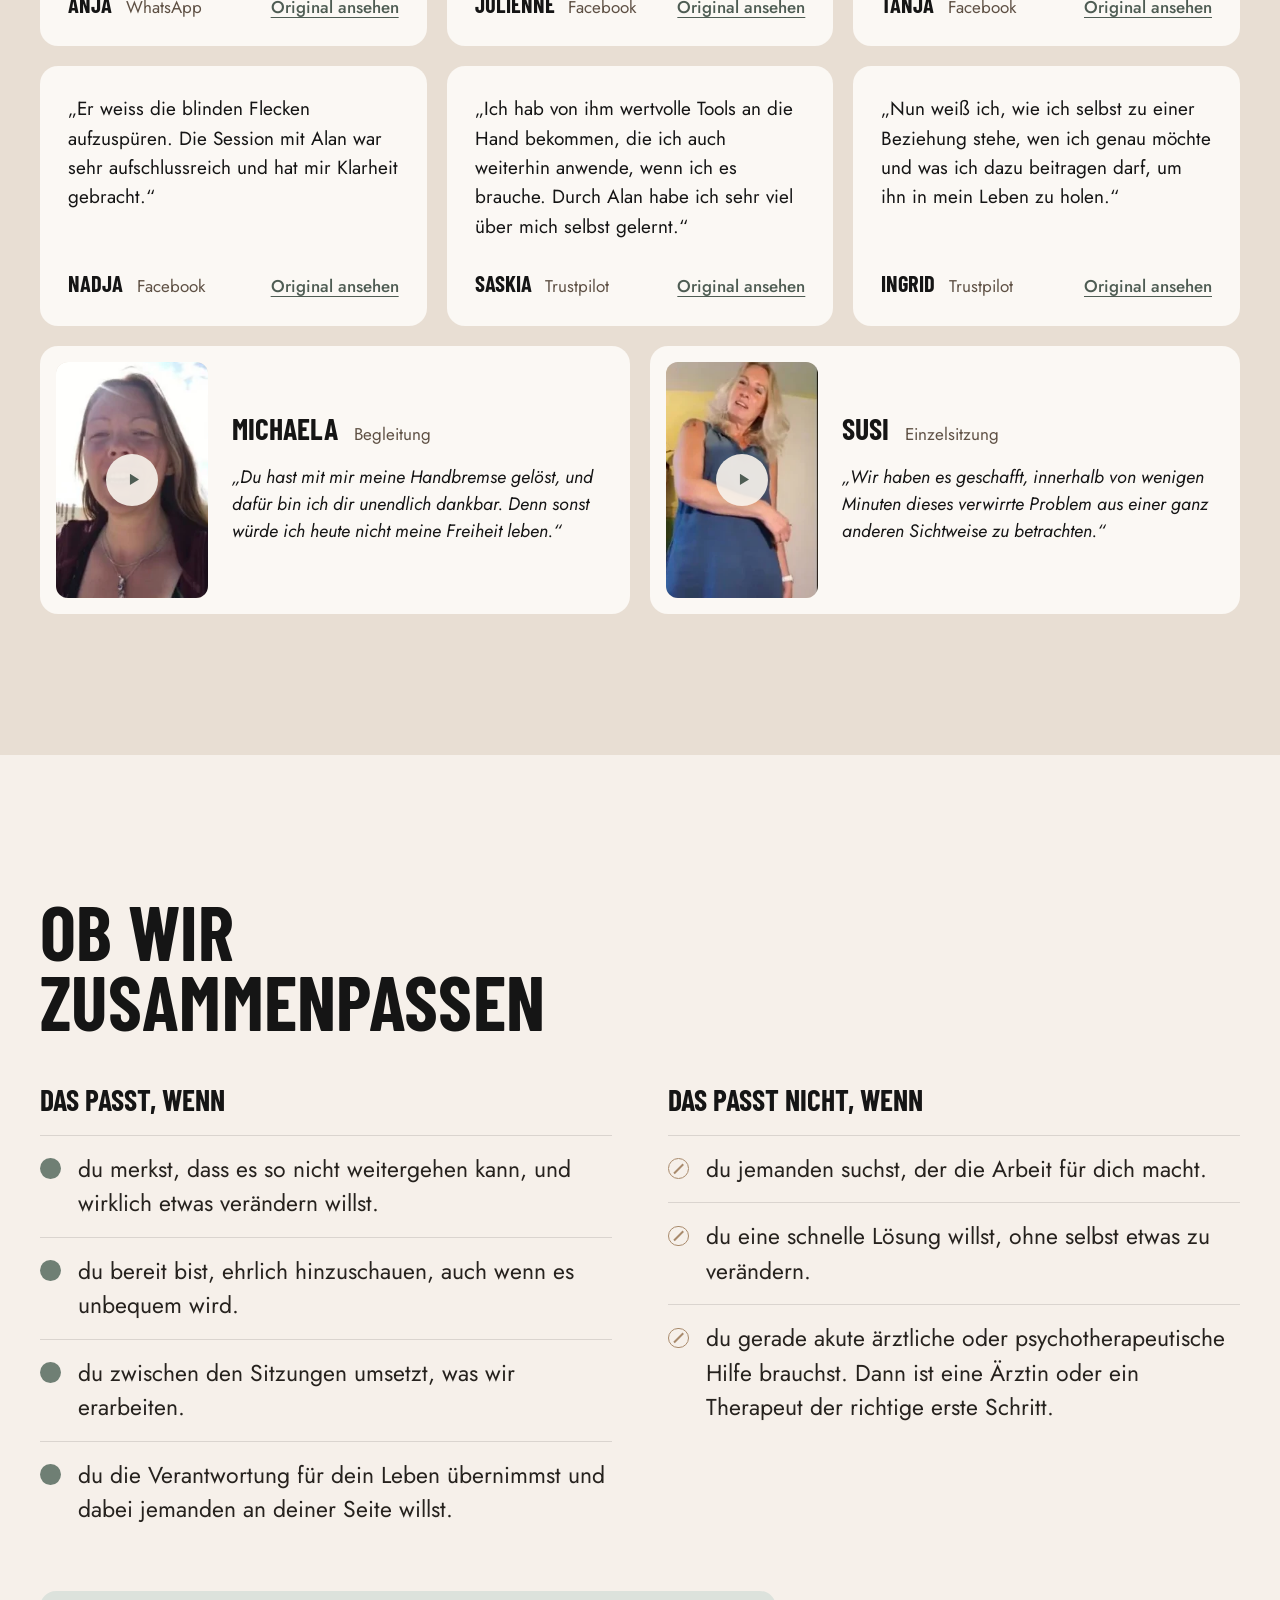
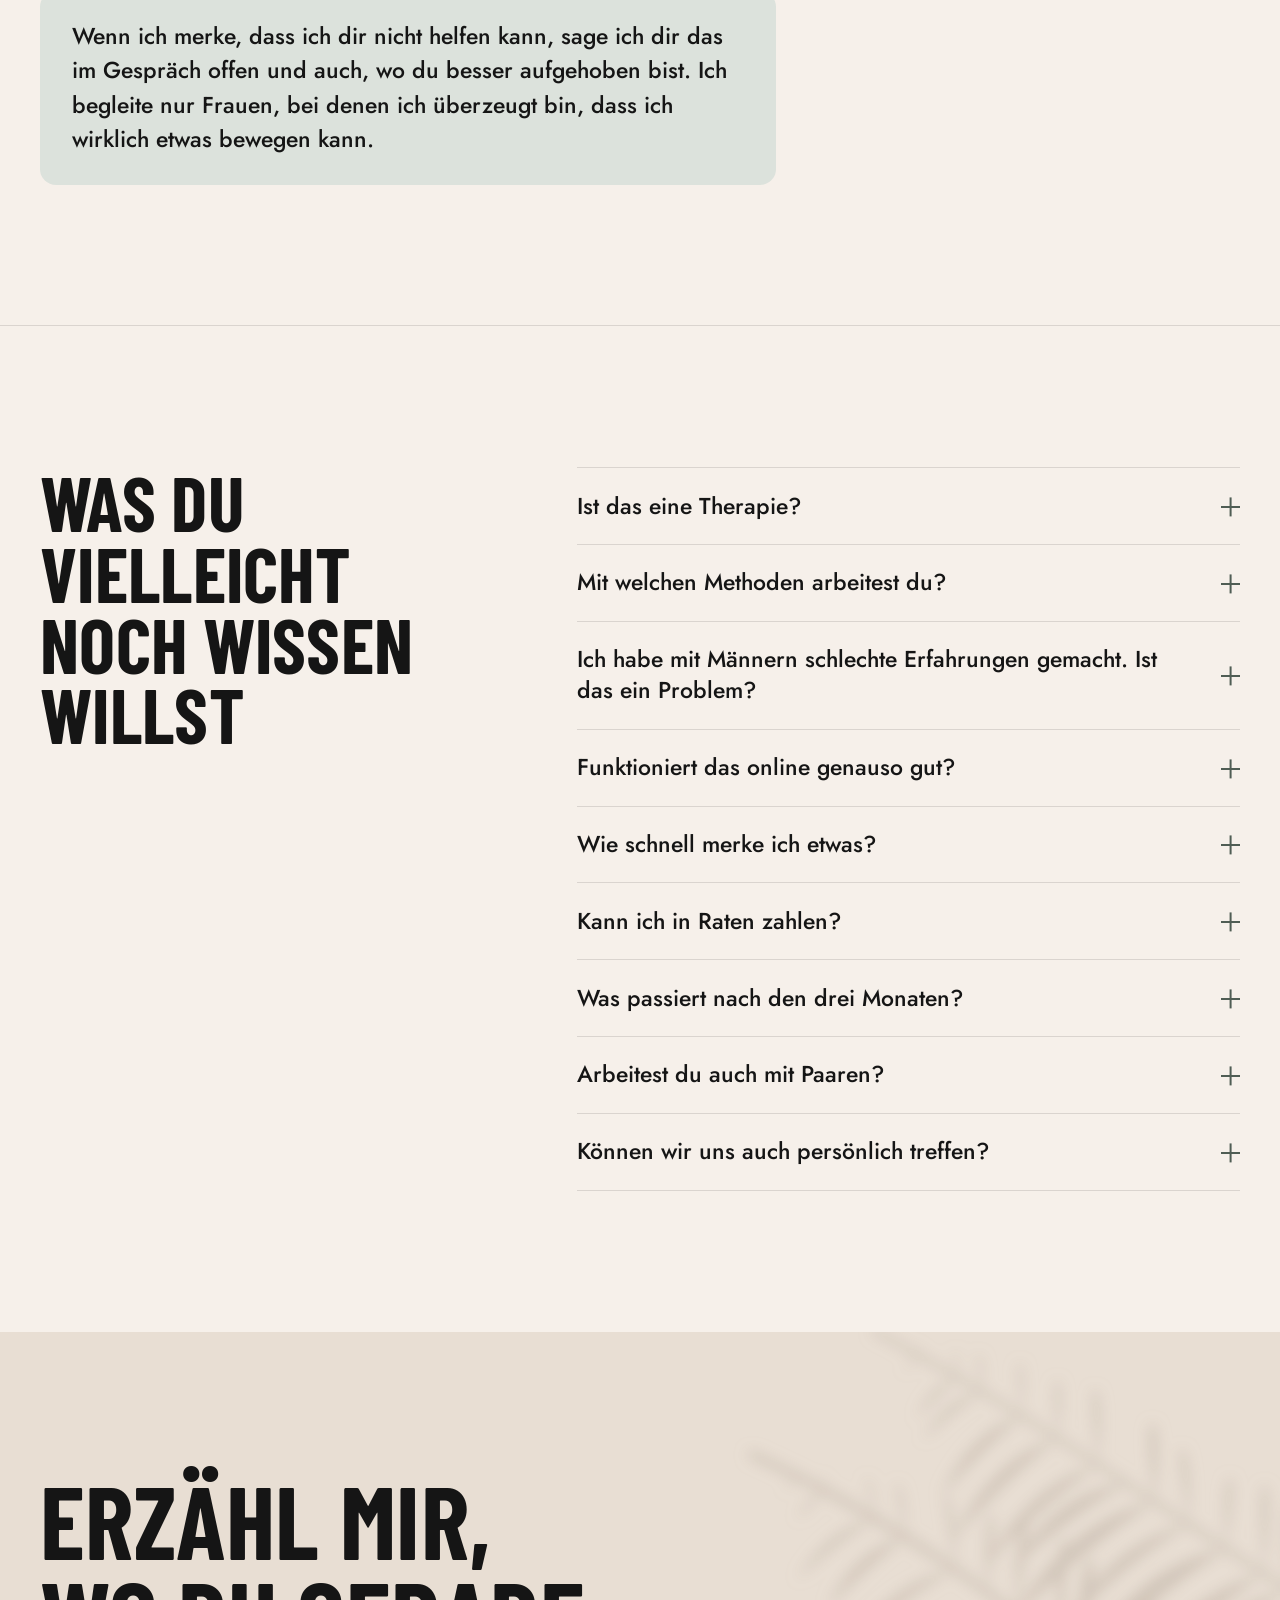
==== commit 6682035a: "Bewertungen ohne Datum Co-Authored-By: Claude Opus 5.5 <noreply@anthropic.com> Claude-Session: https" ====
--- a/index.html
+++ b/index.html
@@ -18,7 +18,7 @@
 <link rel="apple-touch-icon" href="assets/img/apple-touch-icon.png">
 <link rel="preload" href="assets/fonts/barlow-condensed-latin-700-normal.woff2" as="font" type="font/woff2" crossorigin>
 <link rel="preload" href="assets/fonts/jost-latin-400-normal.woff2" as="font" type="font/woff2" crossorigin>
-<link rel="stylesheet" href="assets/styles.css?v=202610180557">
+<link rel="stylesheet" href="assets/styles.css?v=202610180627">
 <script type="application/ld+json">{"@context":"https://schema.org","@type":"Person","name":"Alan Bacior","jobTitle":"Coach","url":"https://www.alanbacior.de/","sameAs":["https://www.instagram.com/alanbacior/"]}</script>
 </head>
 <body>
@@ -329,7 +329,7 @@
         <blockquote><p>„Es ist unglaublich, wie gut es mir jetzt geht. Und wie ich wieder in meine selbstermächtigte Kraft komme.“</p></blockquote>
         <figcaption>
           <span class="review__name">Tina</span>
-          <span class="review__meta">Trustpilot, April 2023</span>
+          <span class="review__meta">Trustpilot</span>
           <button type="button" class="linkbtn" data-original="assets/img/review-tina.jpg" data-w="707" data-h="372" data-name="Tina">Original ansehen</button>
         </figcaption>
       </figure>
@@ -337,7 +337,7 @@
         <blockquote><p>„Dank dir ist mein Leben immer wieder zauberhaft und ich kann Emil alles für mich Wichtige im Leben mitgeben. Einfach eine richtig gute Mama sein.“</p></blockquote>
         <figcaption>
           <span class="review__name">Nicole</span>
-          <span class="review__meta">Facebook, Januar 2024</span>
+          <span class="review__meta">Facebook</span>
           <button type="button" class="linkbtn" data-original="assets/img/review-nicole.jpg" data-w="668" data-h="414" data-name="Nicole">Original ansehen</button>
         </figcaption>
       </figure>
@@ -361,7 +361,7 @@
         <blockquote><p>„Alan ist ein sehr einfühlsamer Coach und weiß genau, was er tut, auch wenn im Prozess mal was „außer Plan“ läuft.“</p></blockquote>
         <figcaption>
           <span class="review__name">Tanja</span>
-          <span class="review__meta">Facebook, April 2019</span>
+          <span class="review__meta">Facebook</span>
           <button type="button" class="linkbtn" data-original="assets/img/review-tanja.jpg" data-w="694" data-h="205" data-name="Tanja">Original ansehen</button>
         </figcaption>
       </figure>
@@ -369,7 +369,7 @@
         <blockquote><p>„Er weiss die blinden Flecken aufzuspüren. Die Session mit Alan war sehr aufschlussreich und hat mir Klarheit gebracht.“</p></blockquote>
         <figcaption>
           <span class="review__name">Nadja</span>
-          <span class="review__meta">Facebook, Oktober 2020</span>
+          <span class="review__meta">Facebook</span>
           <button type="button" class="linkbtn" data-original="assets/img/review-nadja.jpg" data-w="689" data-h="167" data-name="Nadja">Original ansehen</button>
         </figcaption>
       </figure>
@@ -377,7 +377,7 @@
         <blockquote><p>„Ich hab von ihm wertvolle Tools an die Hand bekommen, die ich auch weiterhin anwende, wenn ich es brauche. Durch Alan habe ich sehr viel über mich selbst gelernt.“</p></blockquote>
         <figcaption>
           <span class="review__name">Saskia</span>
-          <span class="review__meta">Trustpilot, März 2023</span>
+          <span class="review__meta">Trustpilot</span>
           <button type="button" class="linkbtn" data-original="assets/img/review-saskia.jpg" data-w="657" data-h="372" data-name="Saskia">Original ansehen</button>
         </figcaption>
       </figure>
@@ -385,7 +385,7 @@
         <blockquote><p>„Nun weiß ich, wie ich selbst zu einer Beziehung stehe, wen ich genau möchte und was ich dazu beitragen darf, um ihn in mein Leben zu holen.“</p></blockquote>
         <figcaption>
           <span class="review__name">Ingrid</span>
-          <span class="review__meta">Trustpilot, April 2023</span>
+          <span class="review__meta">Trustpilot</span>
           <button type="button" class="linkbtn" data-original="assets/img/review-ingrid.jpg" data-w="707" data-h="399" data-name="Ingrid">Original ansehen</button>
         </figcaption>
       </figure>
@@ -565,6 +565,6 @@
 </dialog>
 
 <script>window.__ORIGINAL_OF = "Originalbeitrag von {name}";</script>
-<script src="assets/main.js?v=202610180557" defer></script>
+<script src="assets/main.js?v=202610180627" defer></script>
 </body>
 </html>
